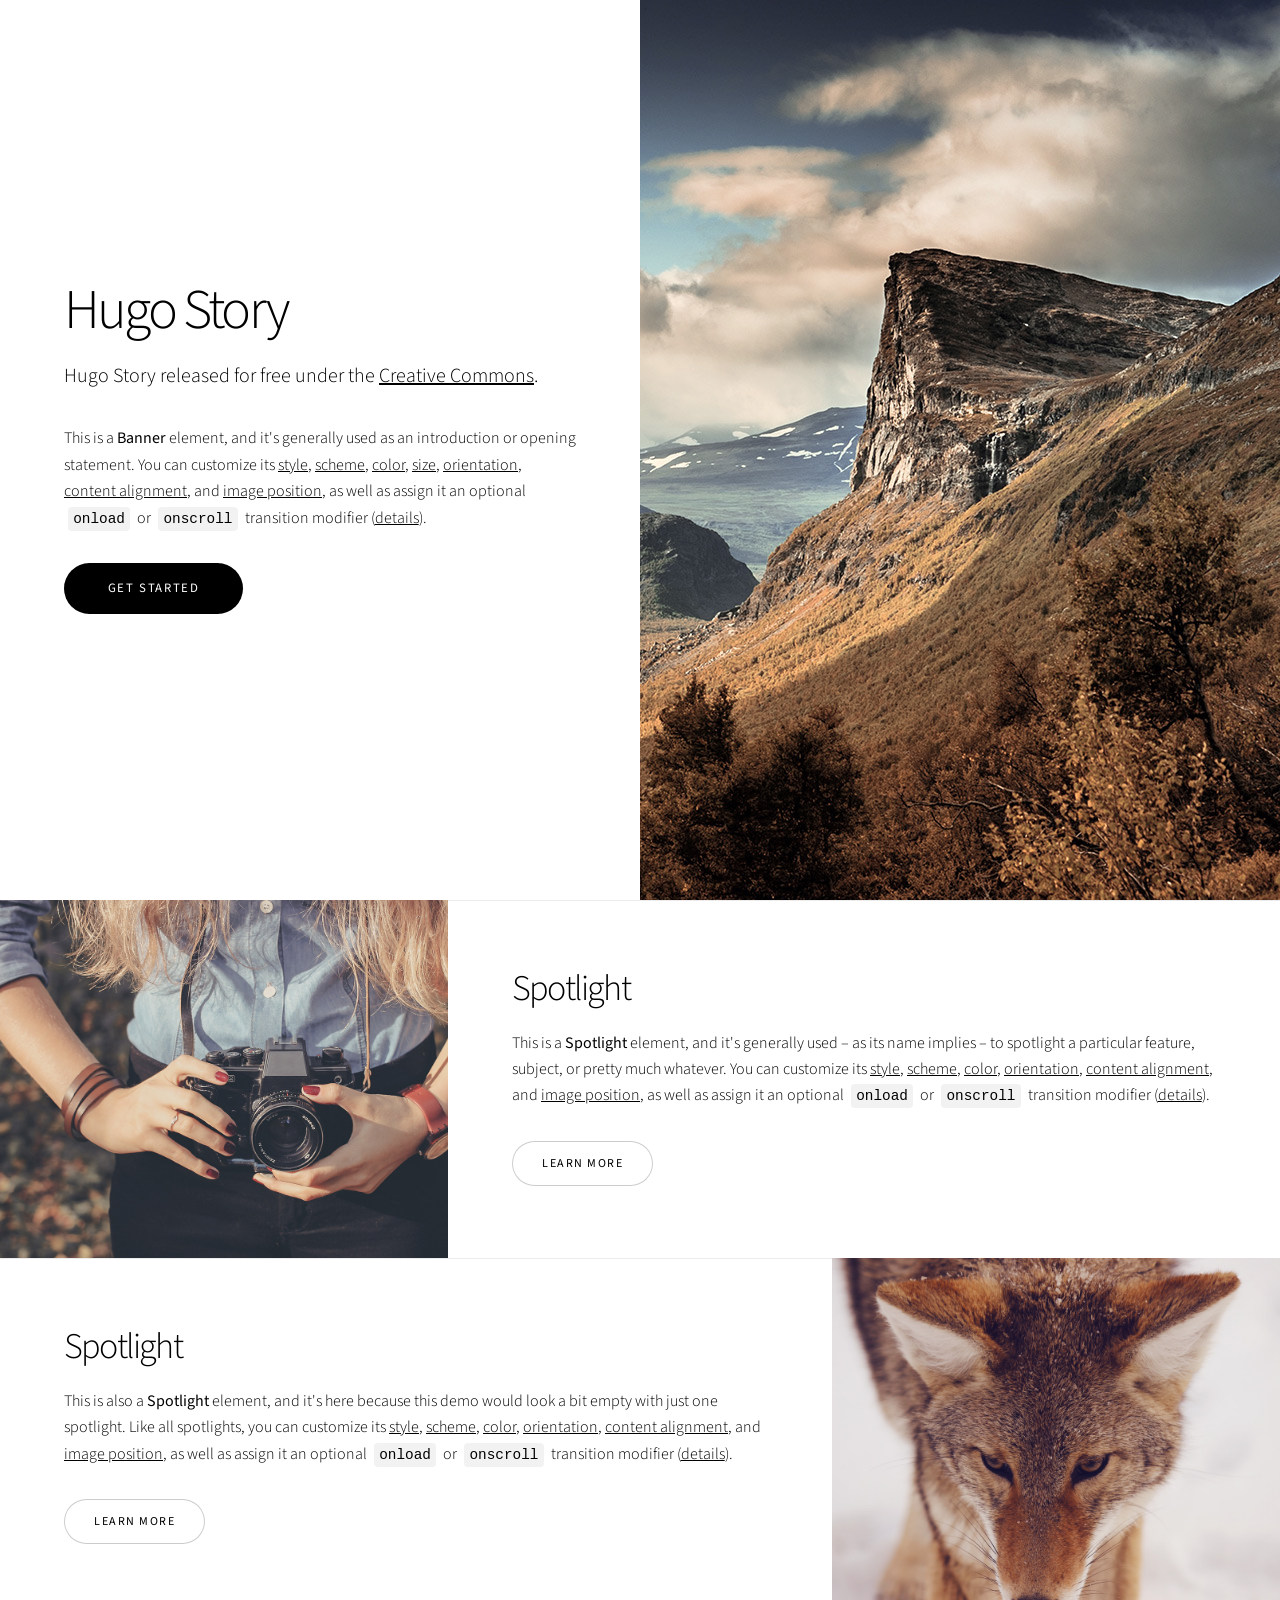
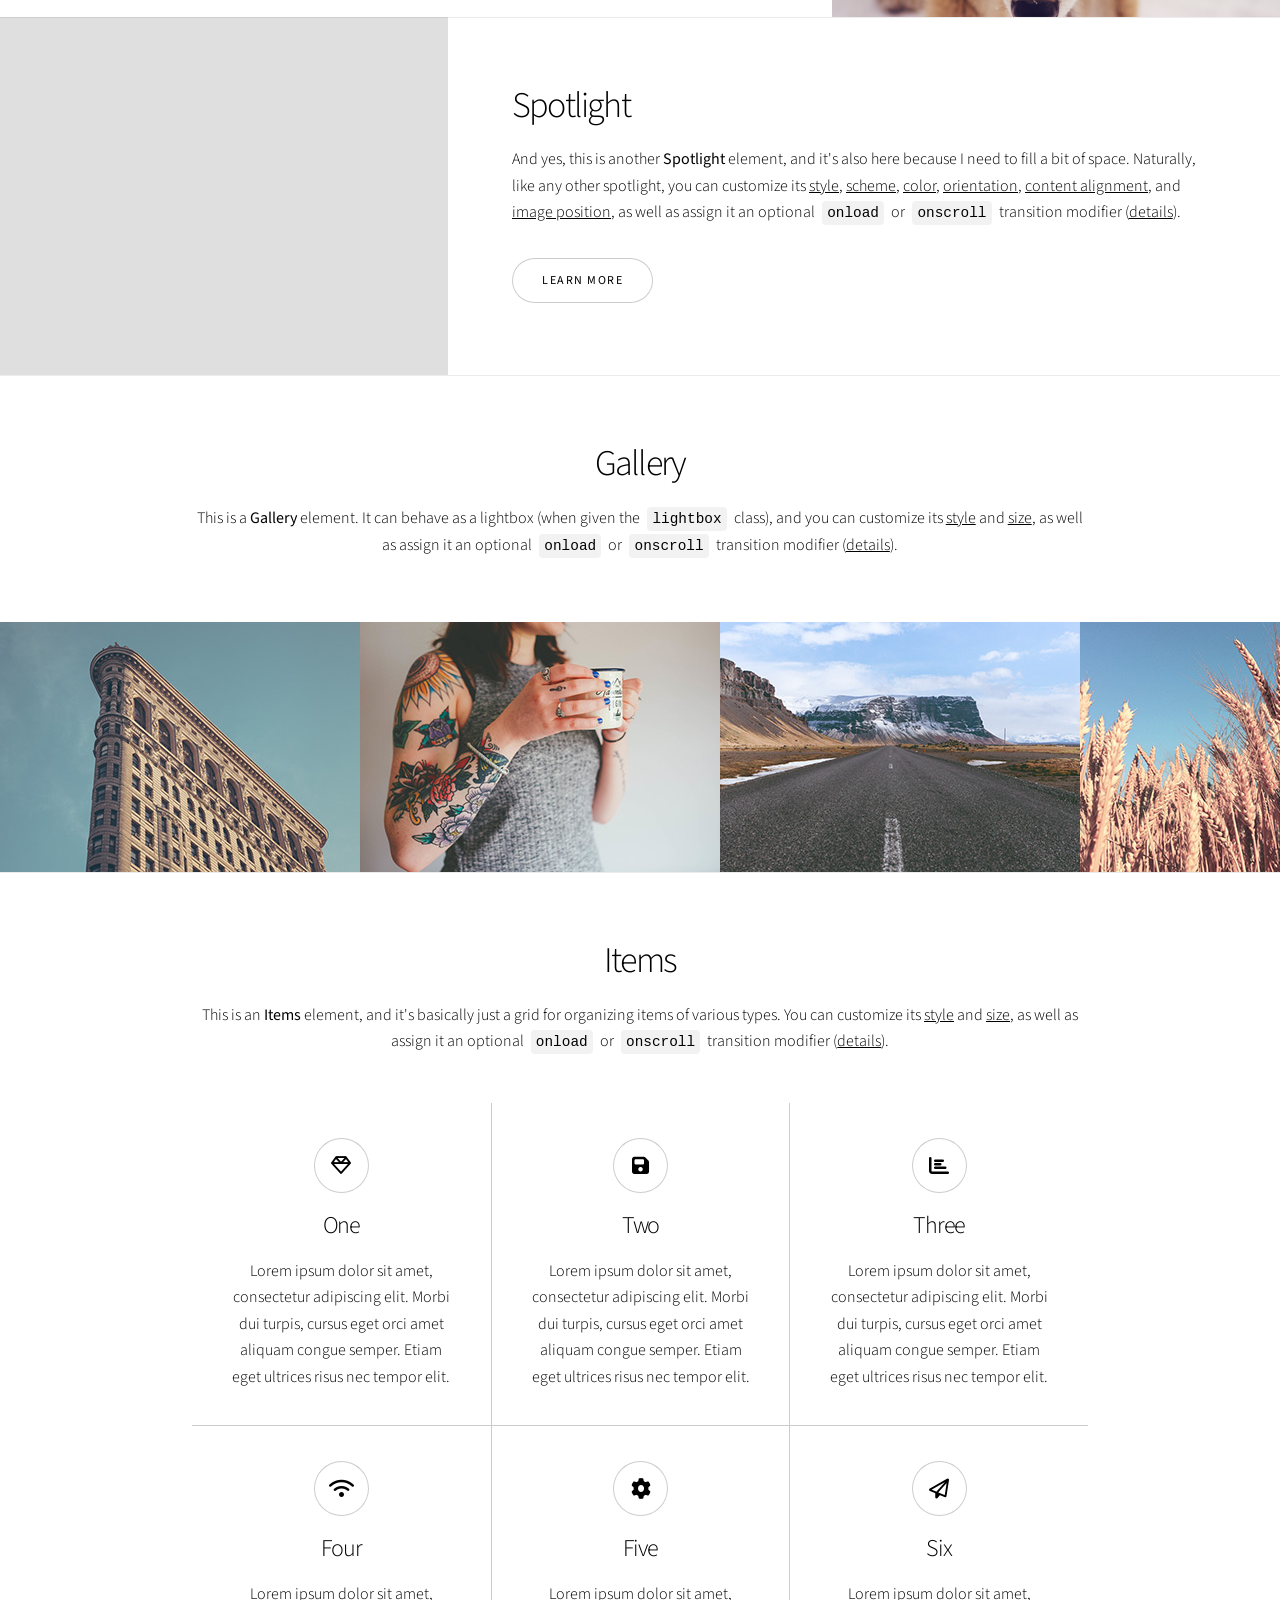
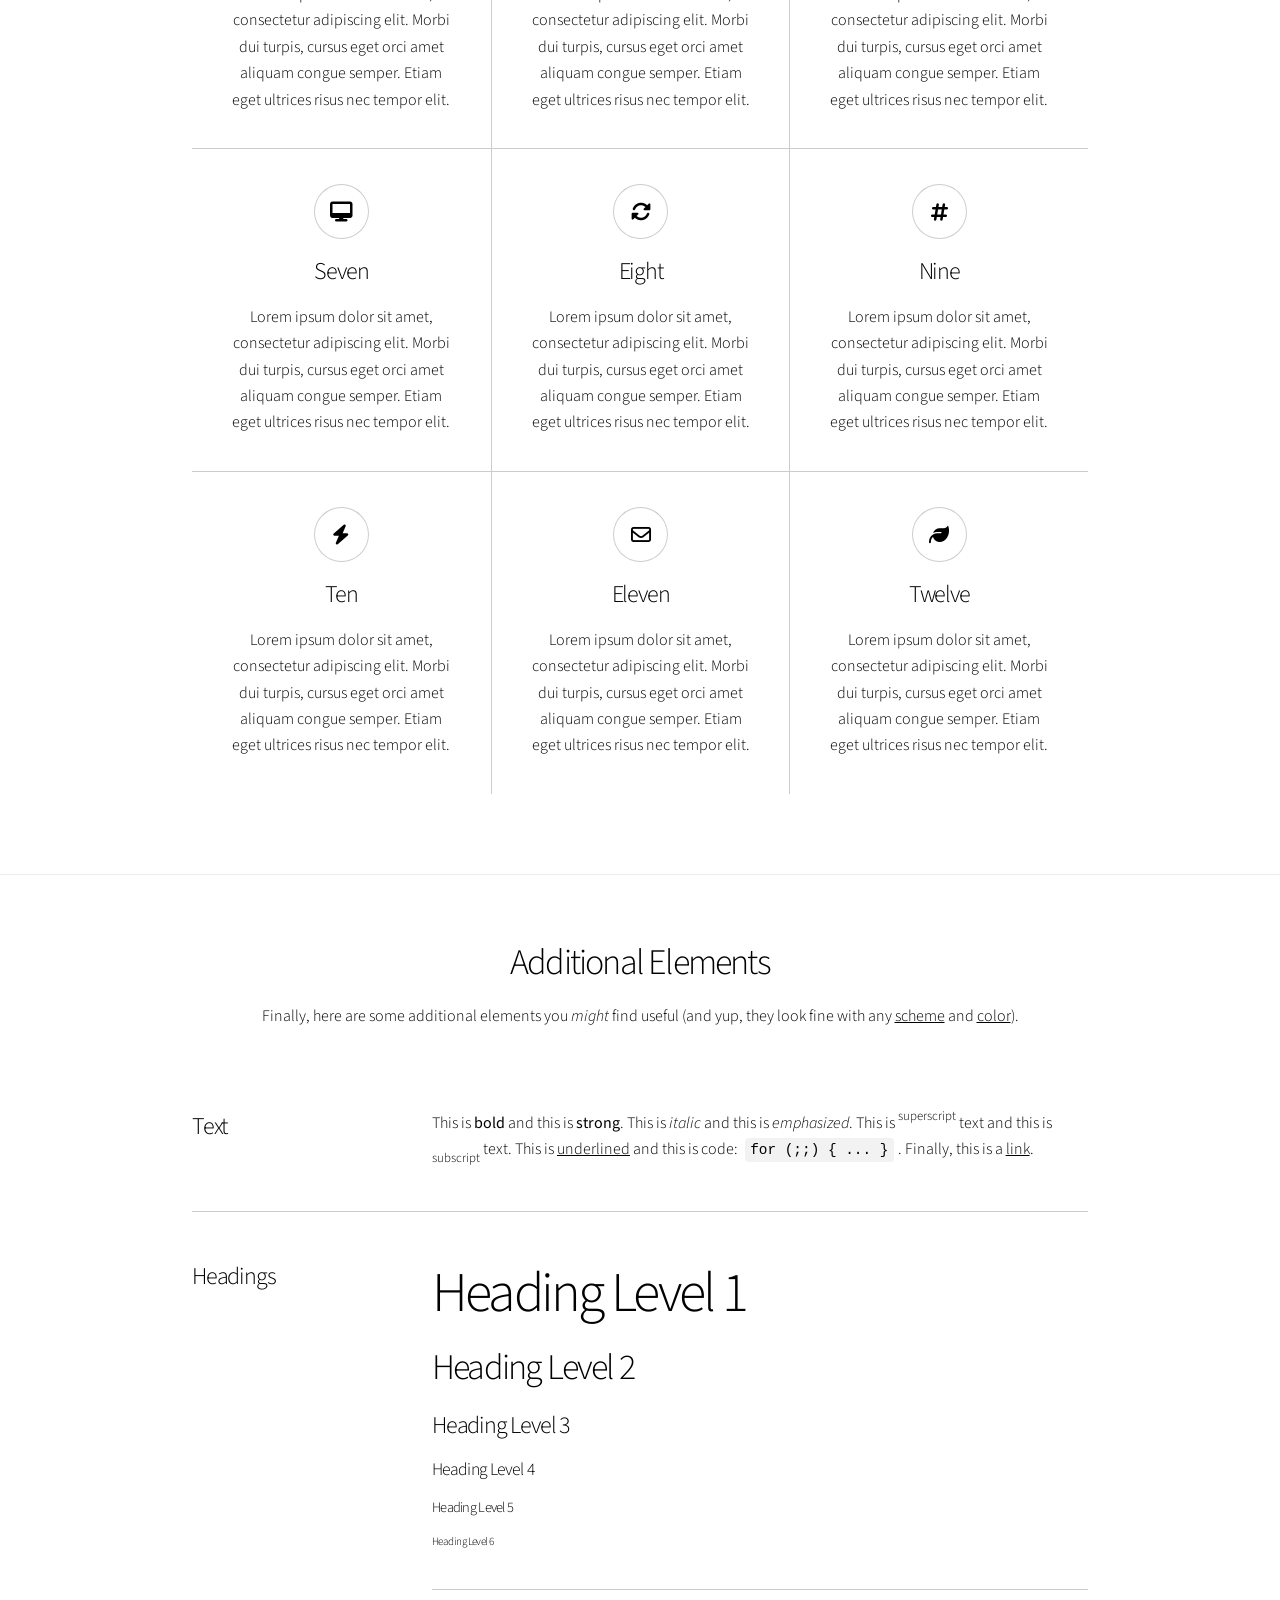
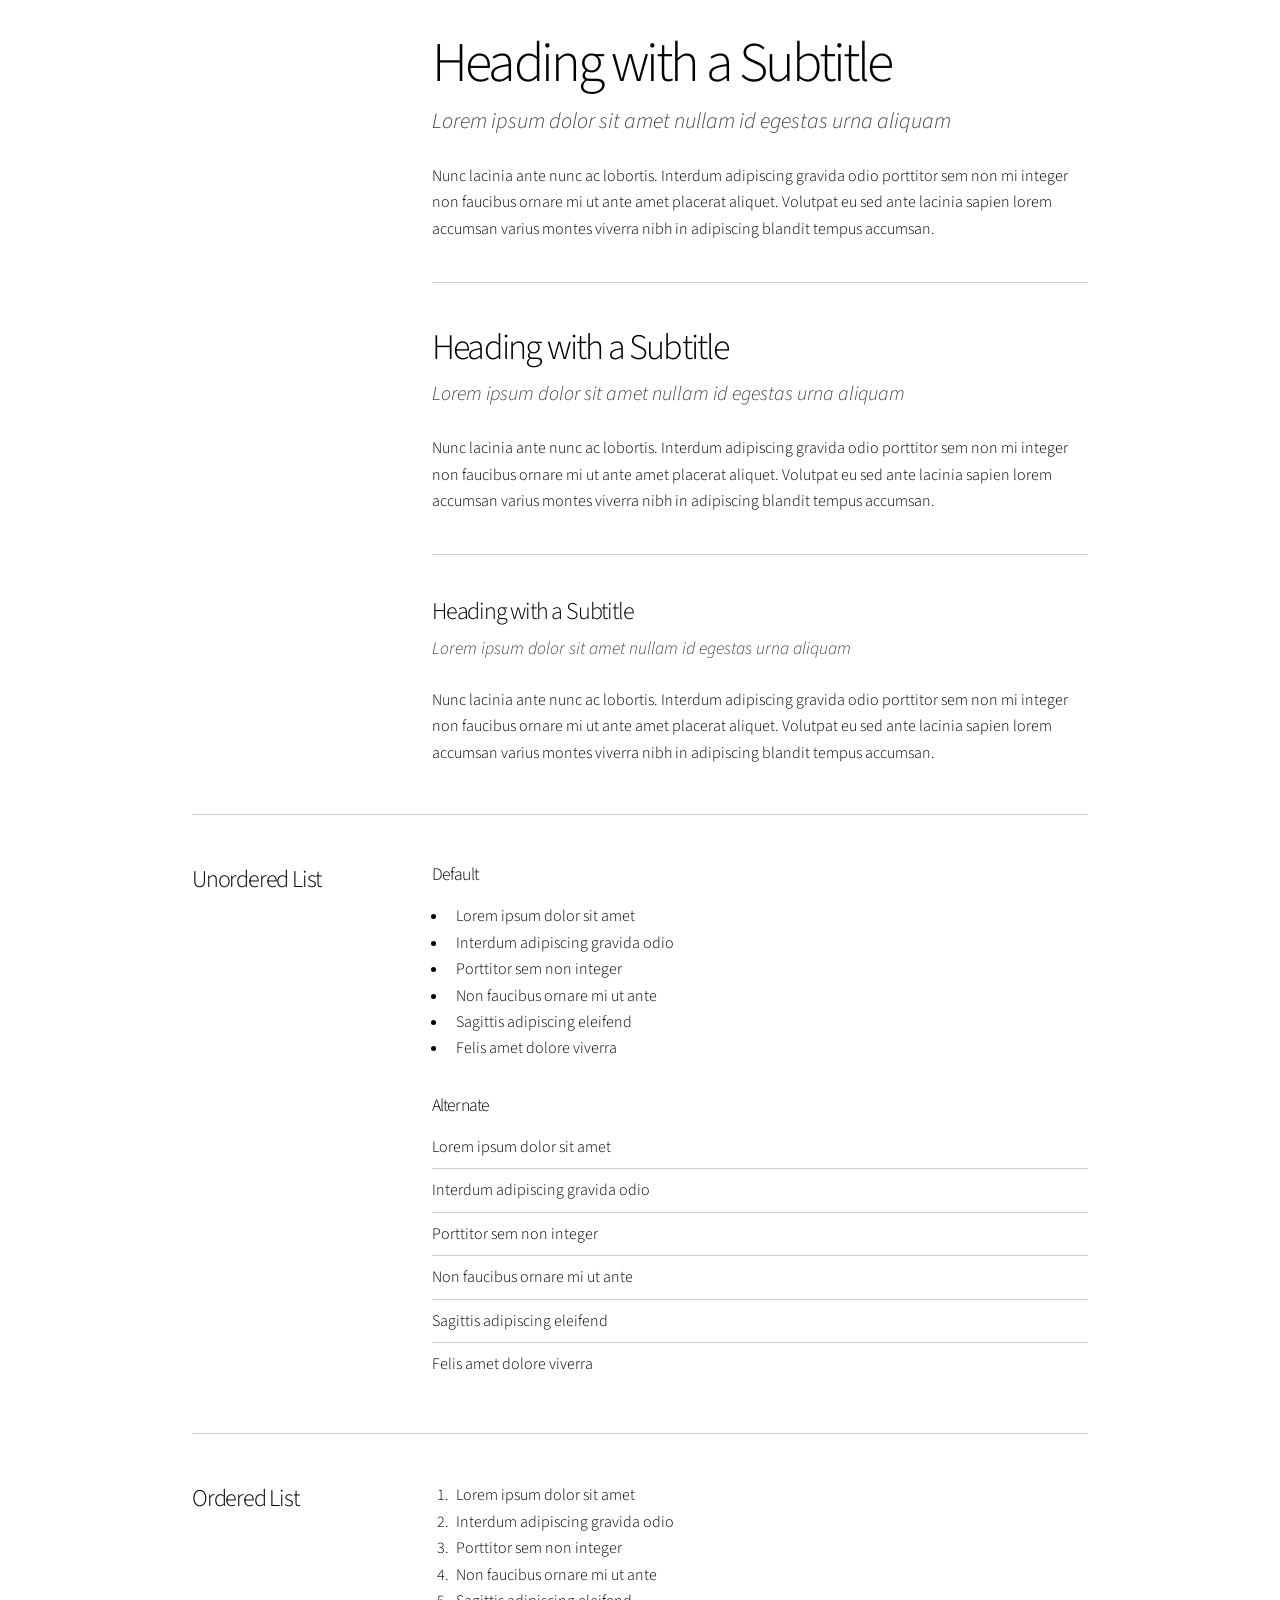
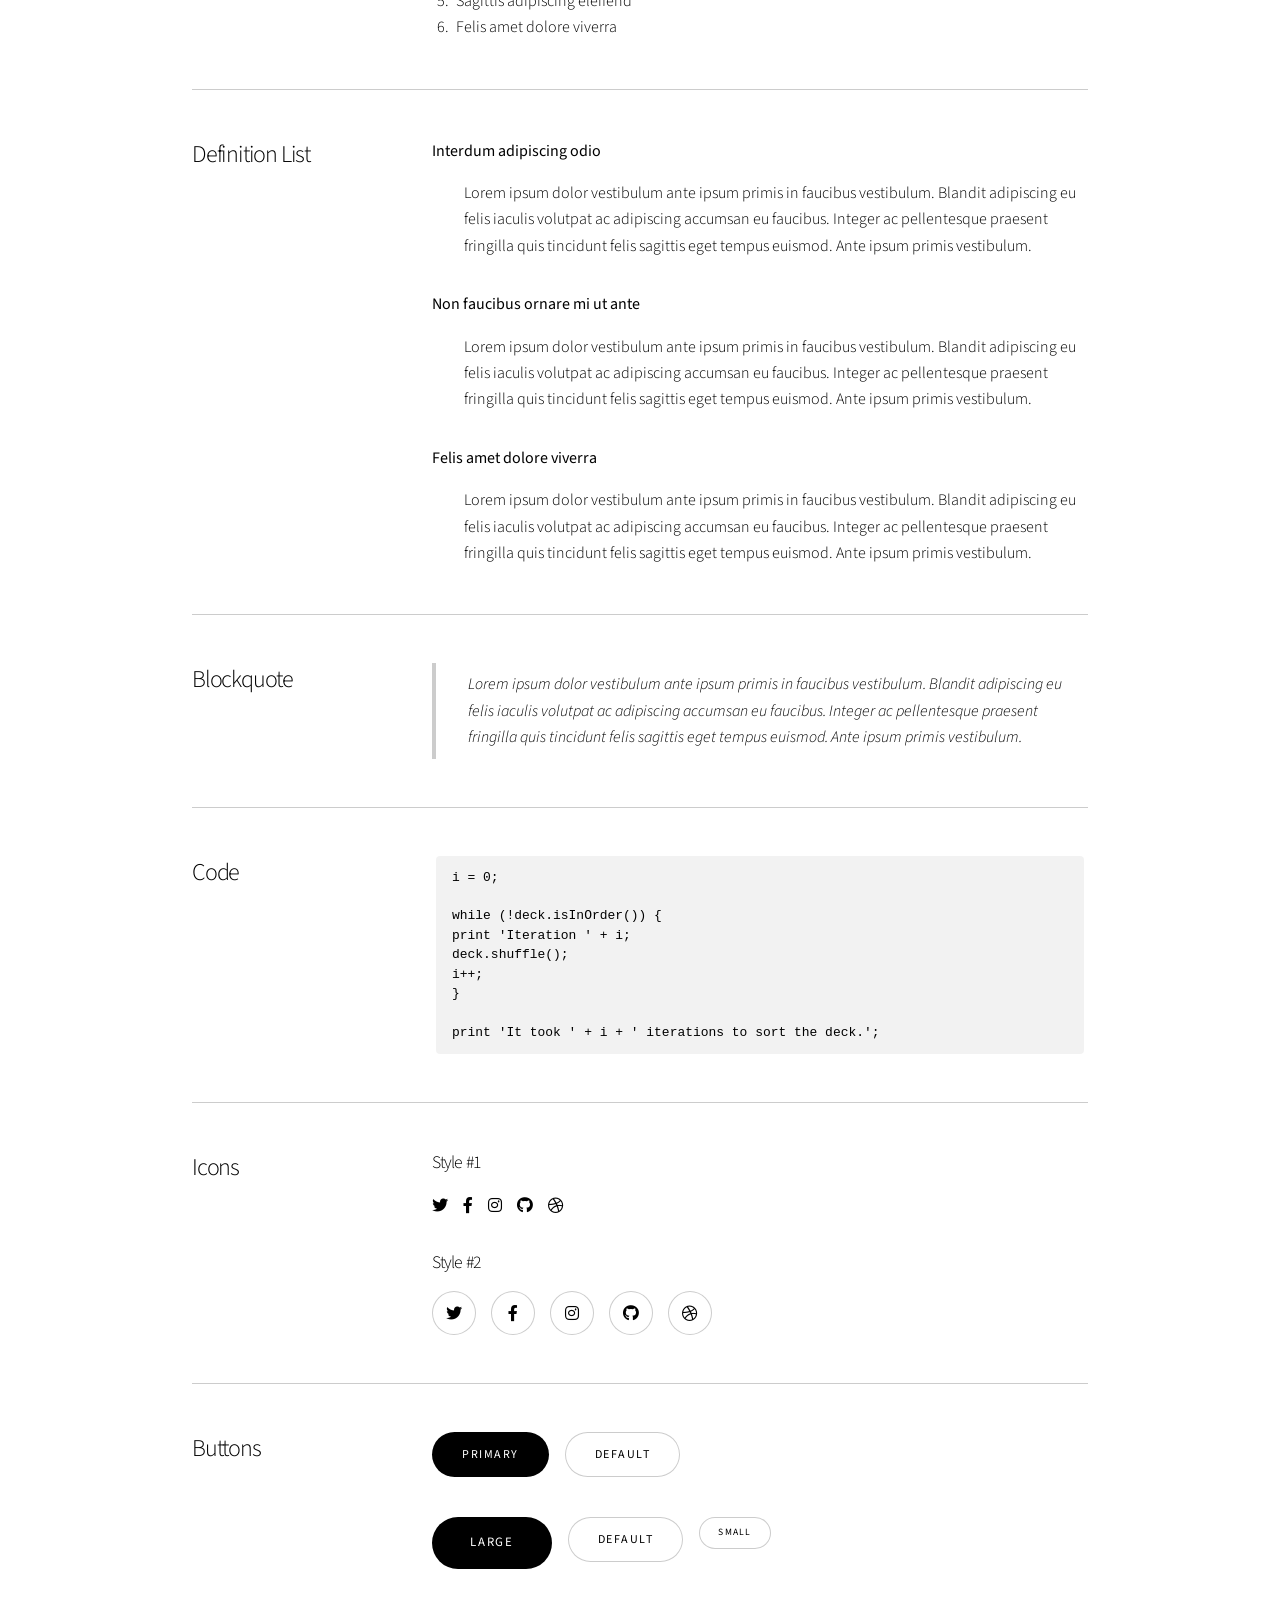
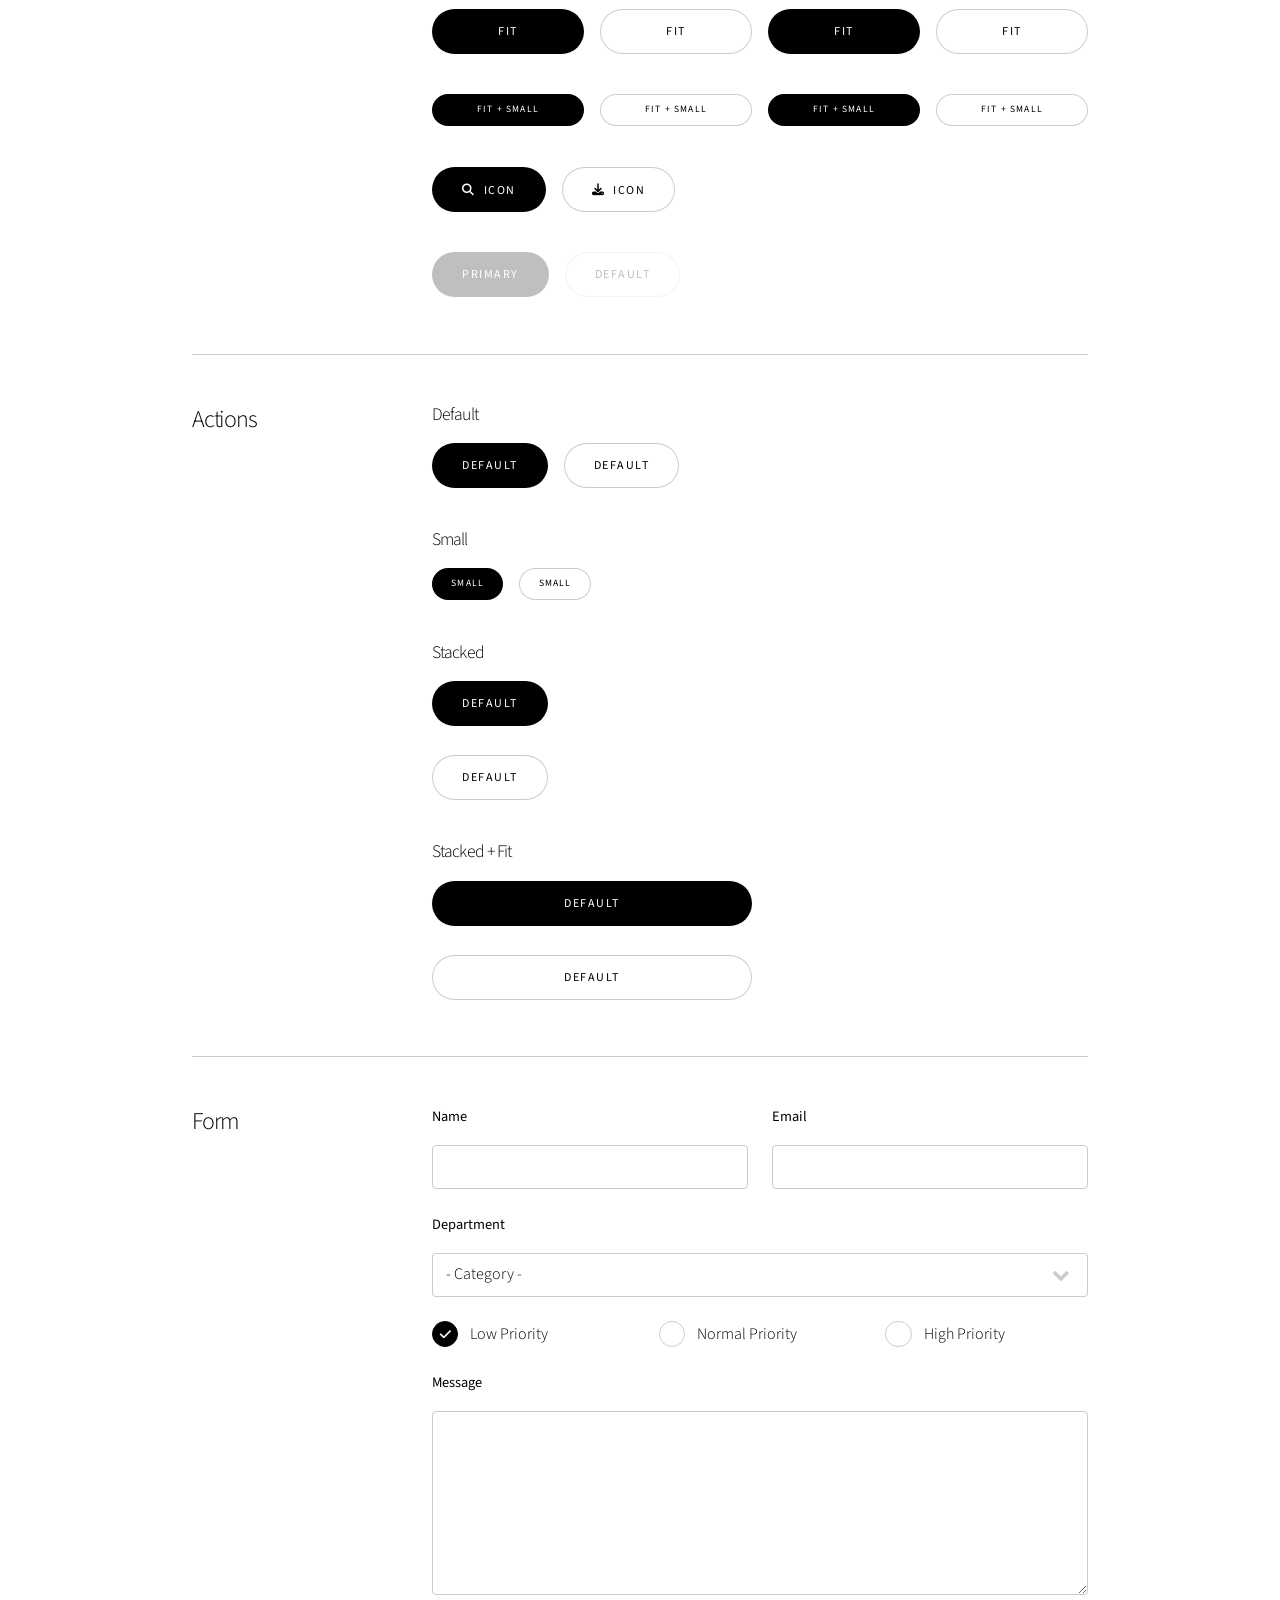
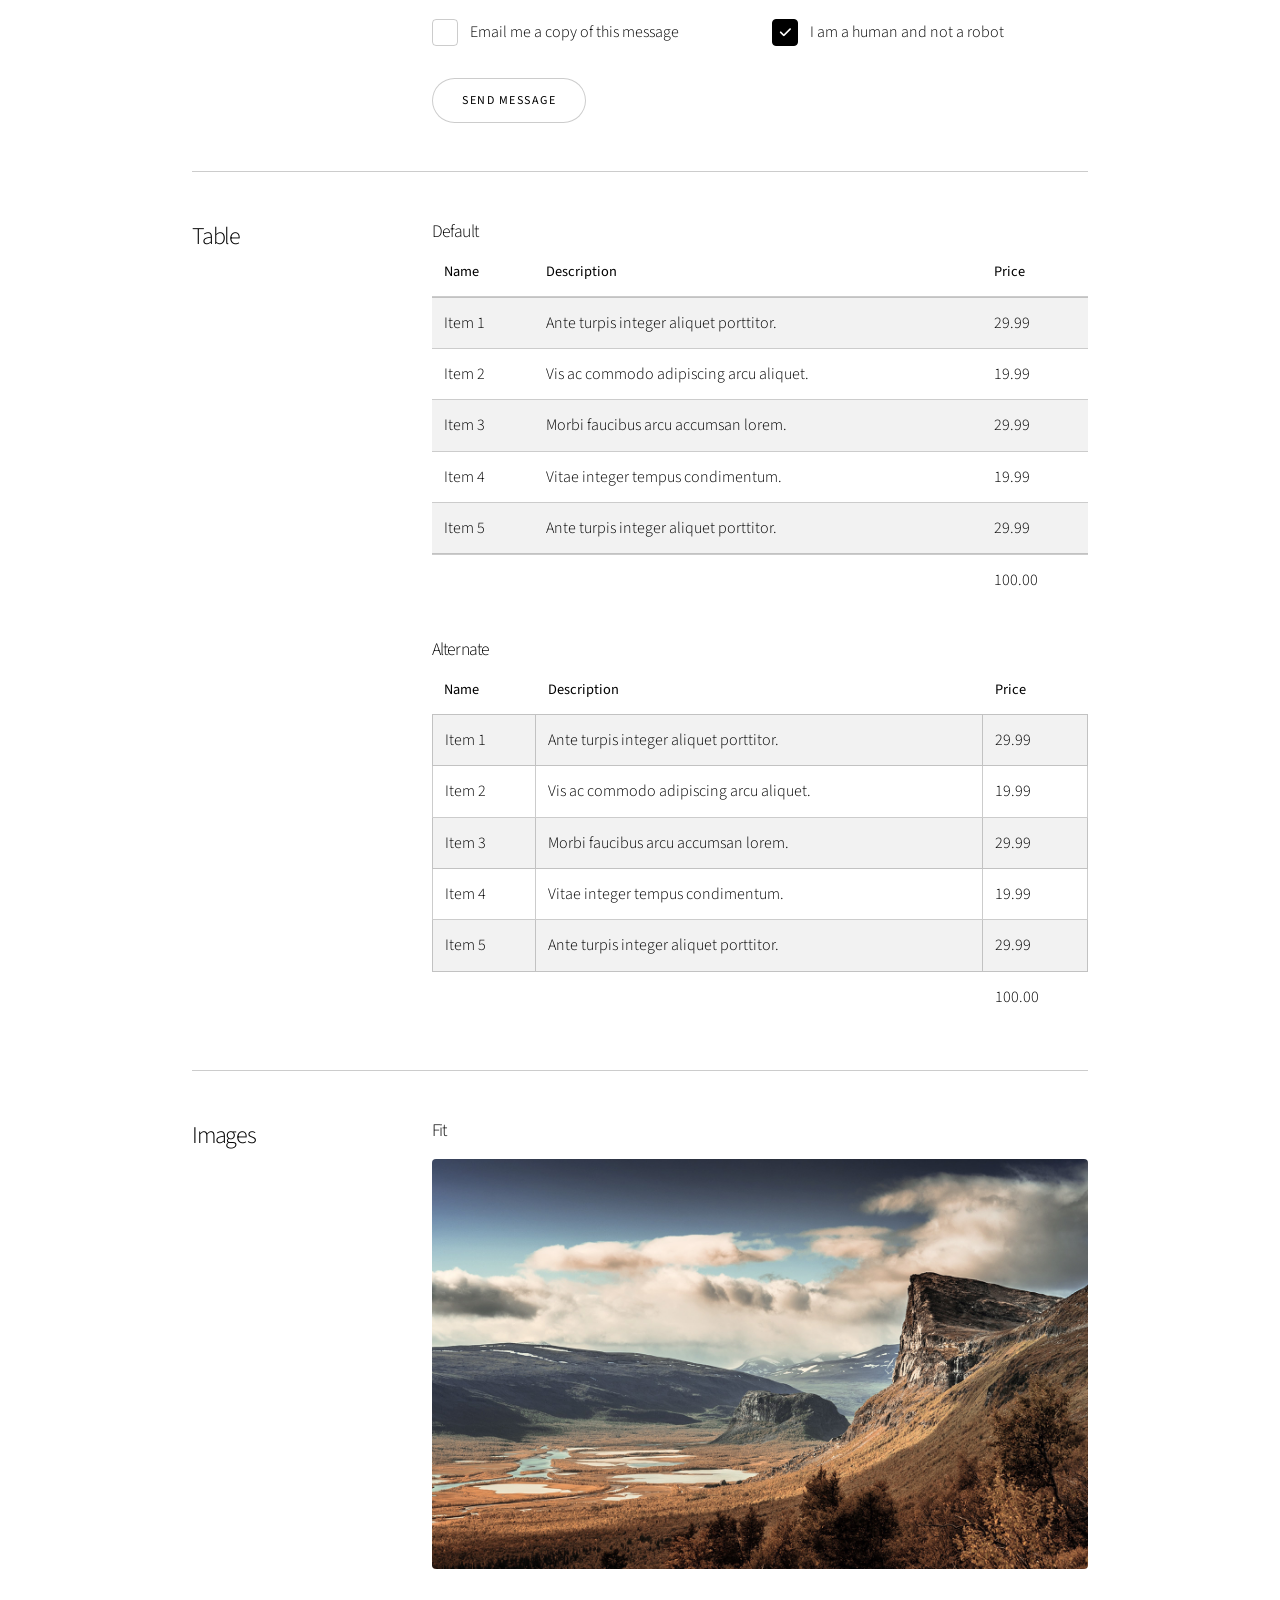
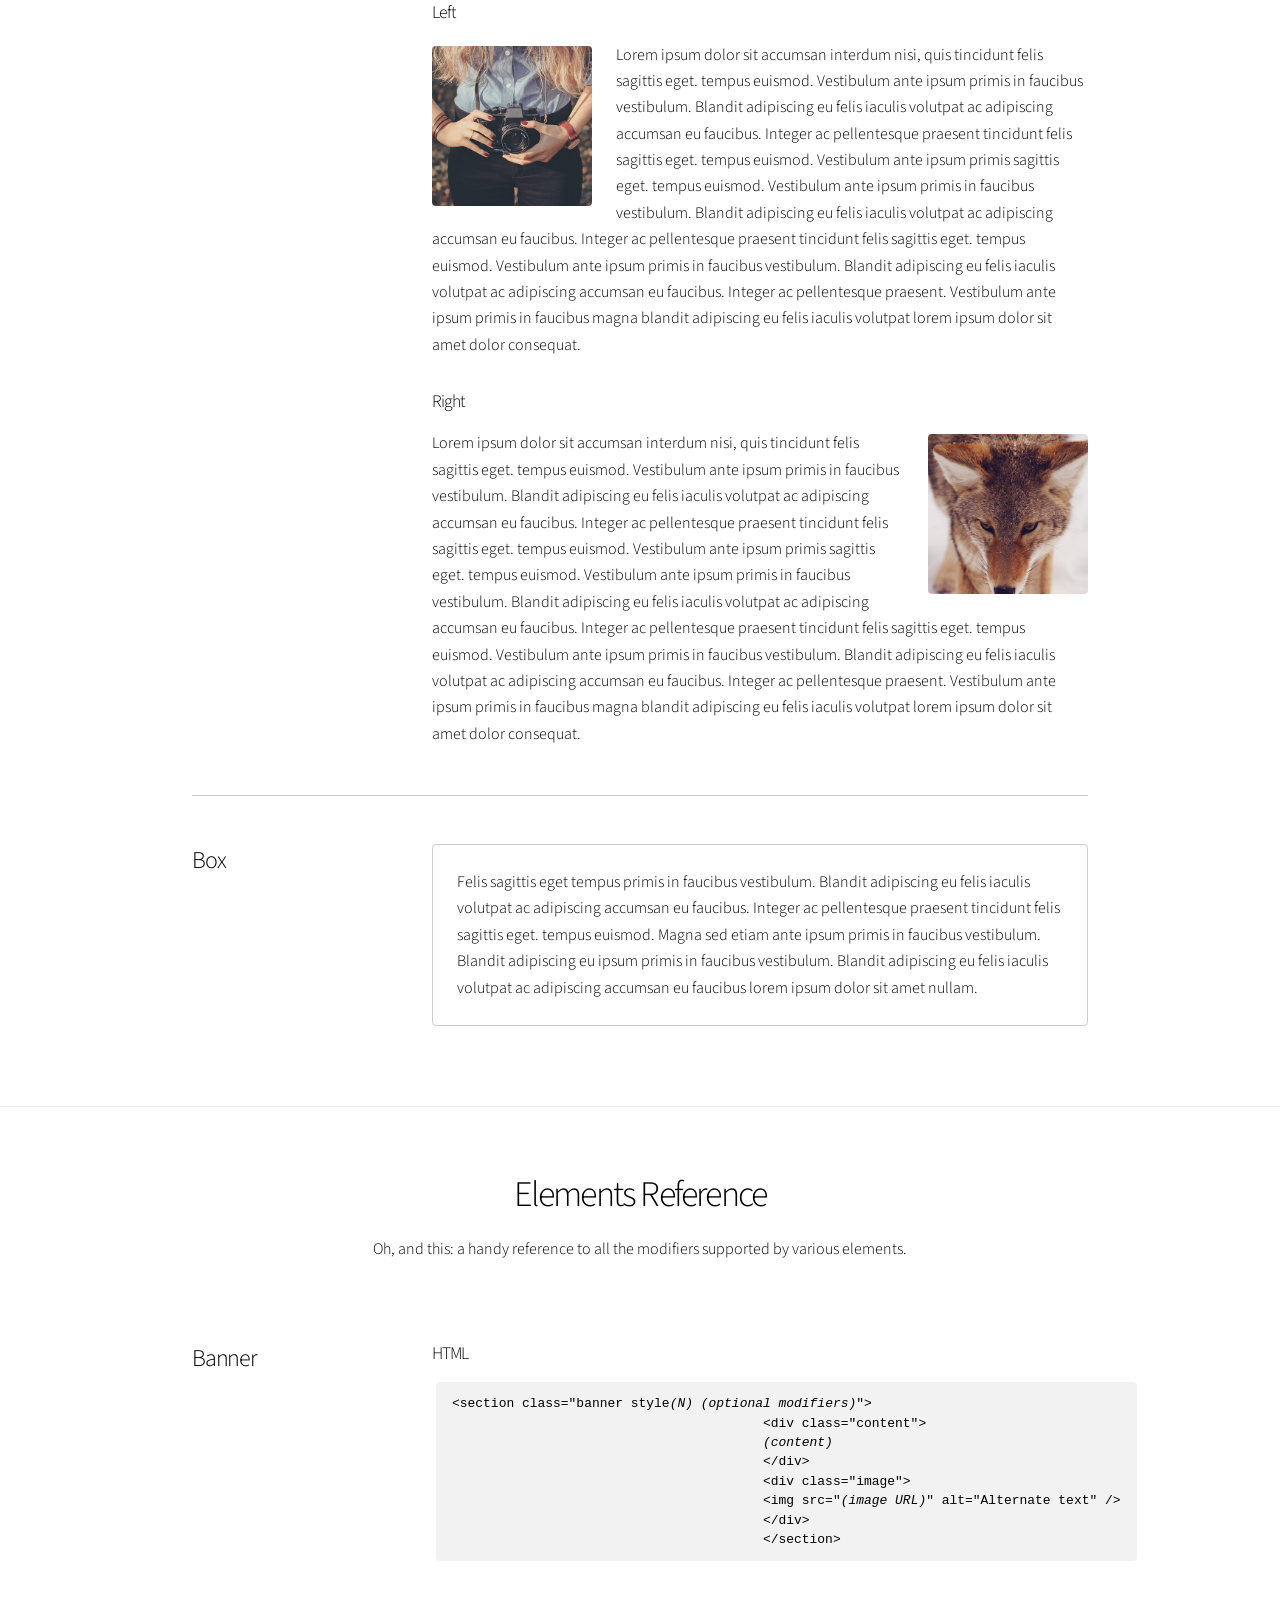
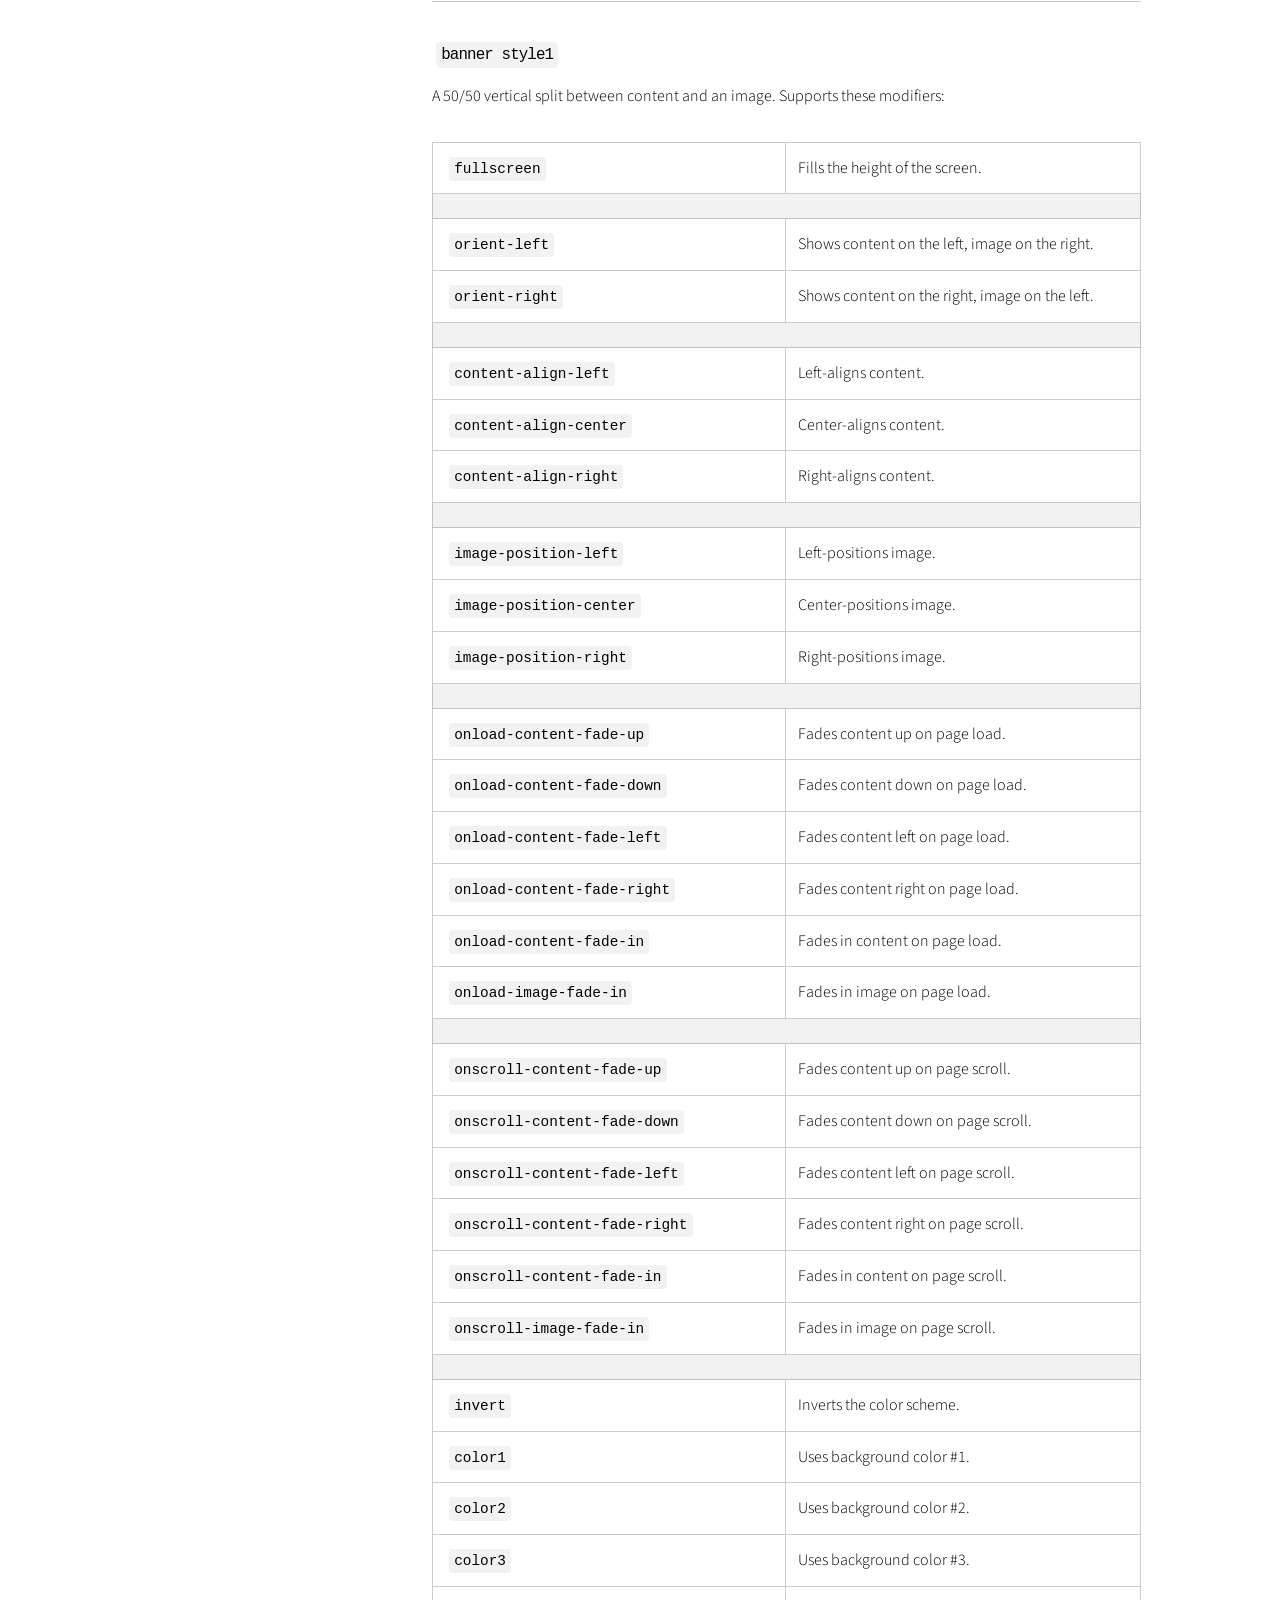
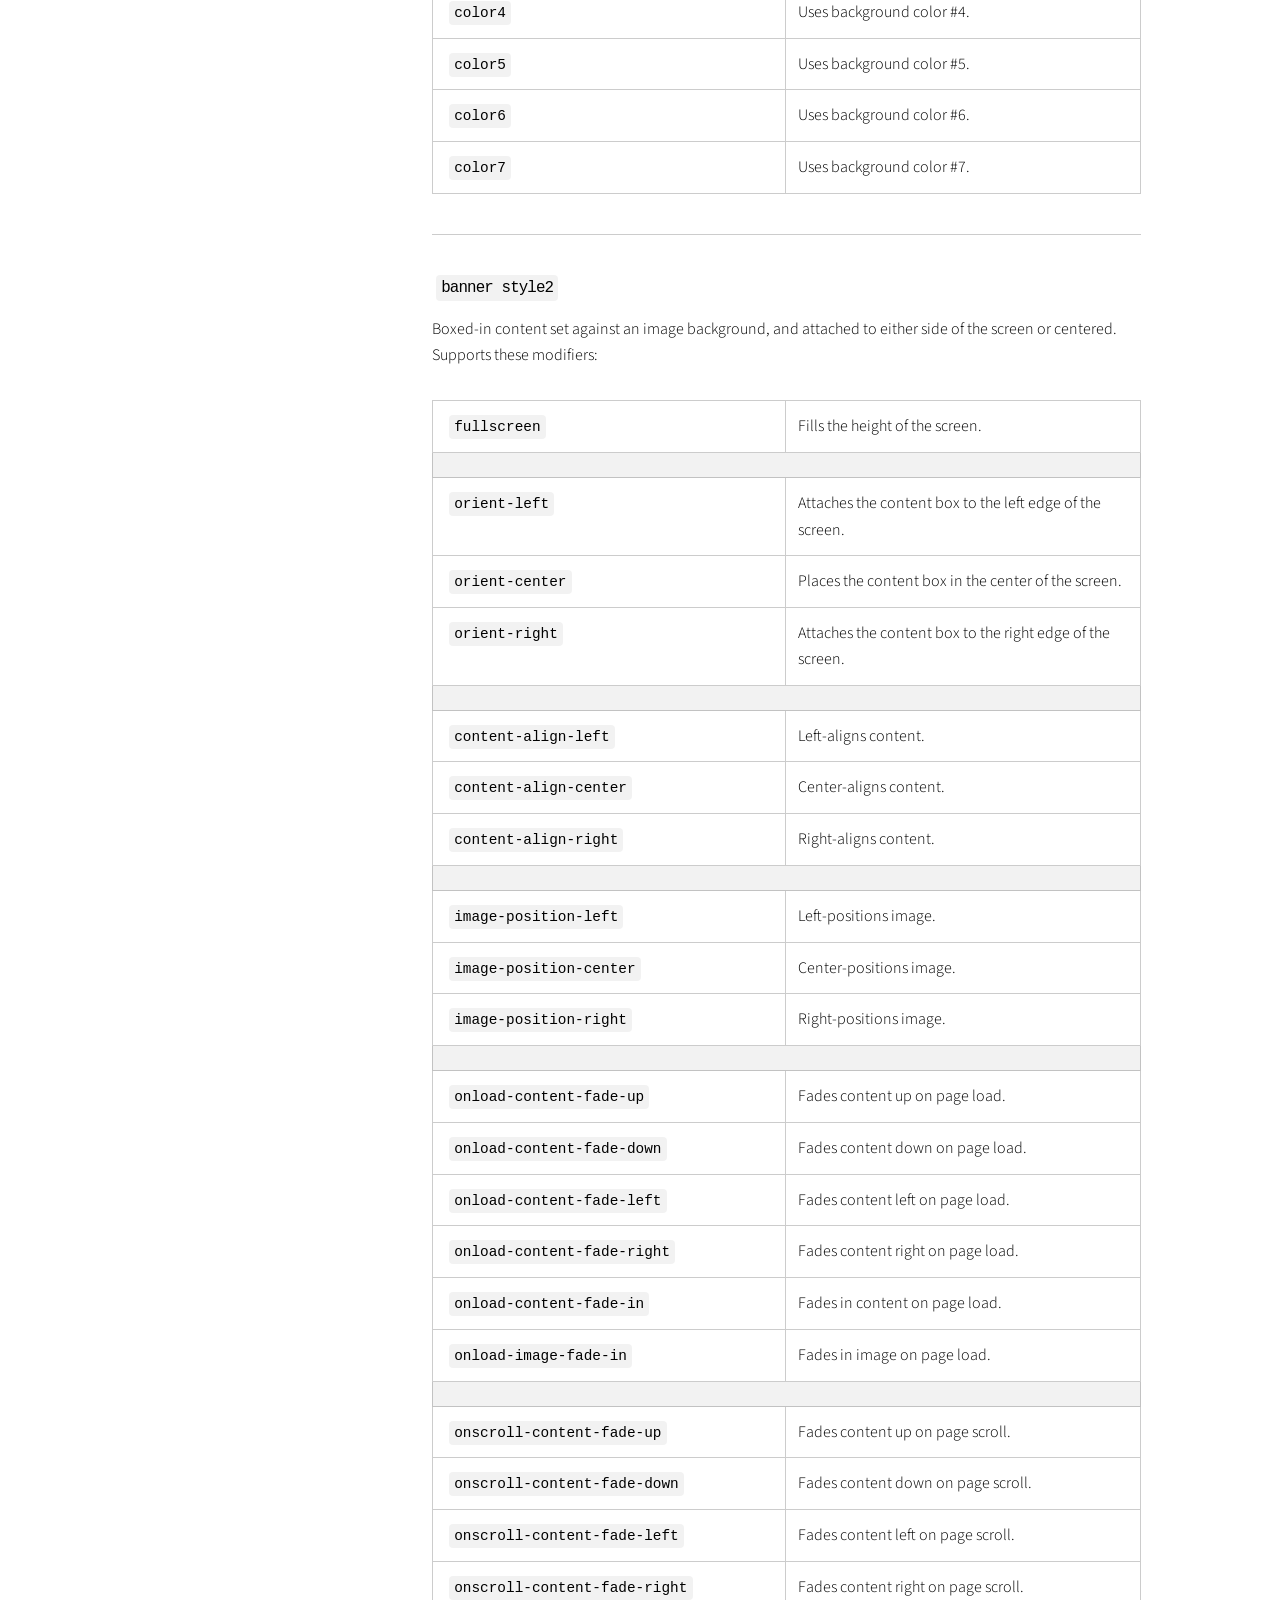
==== public/index.html @ 61e89470 "First commit" ====
<!DOCTYPE HTML>

<html>
	
	<head>
	<meta name="generator" content="Hugo 0.151.0"><script src="/livereload.js?mindelay=10&amp;v=2&amp;port=1313&amp;path=livereload" data-no-instant defer></script>
	<title>Hugo Story</title>
	<meta charset="utf-8" />
	<meta name="viewport" content="width=device-width, initial-scale=1, user-scalable=no" />
	<meta name="description" content="">
	<meta name="author" content="">
	
	<meta name="msapplication-TileColor" content="#da532c">
    <meta name="theme-color" content="#ffffff">	
    <link rel="apple-touch-icon" sizes="180x180" href="./apple-touch-icon.png">
    <link rel="icon" type="image/png" sizes="32x32" href="./favicon-32x32.png">
    <link rel="icon" type="image/png" sizes="16x16" href="./favicon-16x16.png">
    <link rel="manifest" href="./site.webmanifest">
    <link rel="mask-icon" href="./safari-pinned-tab.svg" color="#5bbad5">
	
	
	
	
	
	<link rel="stylesheet" href="./css/main.css">
	
	
	
	<noscript><link rel="stylesheet" href="./css/noscript.css" /></noscript>
	

	
	<link rel="stylesheet" href="//localhost:1313/css/fontawesome-all.min.css">

</head>


	<body class="is-preload">

		
		<div id="wrapper" class="divided">

	
<section class="banner style1 orient-left content-align-left image-position-right fullscreen onload-image-fade-in onload-content-fade-right">
    <div class="content">
        <h1>Hugo Story</h1>
        <p class="major">Hugo Story released for free under the <a target="_blank" href="https://creativecommons.org/licenses/by/3.0/">Creative Commons</a>.
</p>
        <p>This is a <strong>Banner</strong> element, and it's generally used as an introduction or opening statement. You can customize its <span class="demo-controls">appearance with a number of modifiers</span>, as well as assign it an optional <code>onload</code> or <code>onscroll</code> transition modifier (<a href="#reference-banner">details</a>).
</p>
        <ul class="actions stacked">
            <li><a href="#first" class="button primary large wide smooth-scroll-middle">Get Started</a></li>
        </ul>
    </div>
    <div class="image">
        <img src="images/banner.jpg" alt="Hugo Story" />
    </div>
</section>
	
<section class="spotlight style1 orient-right content-align-left image-position-center onscroll-image-fade-in" id="first">
    <div class="content">
        <h2>Spotlight</h2>
        <p>This is a <strong>Spotlight</strong> element, and it's generally used &ndash; as its name implies &ndash; to spotlight a particular feature, subject, or pretty much whatever. You can customize its <span class="demo-controls">appearance with a number of modifiers</span>, as well as assign it an optional <code>onload</code> or <code>onscroll</code> transition modifier (<a href="#reference-spotlight">details</a>).
</p>
        <ul class="actions stacked">
            <li><a href="#" class="button">Learn More</a></li>
        </ul>
    </div>
    <div class="image">
        <img src="images/spotlight01.jpg" alt="" />
    </div>
</section>
	
<section class="spotlight style1 orient-left content-align-left image-position-center onscroll-image-fade-in">
    <div class="content">
        <h2>Spotlight</h2>
        <p>This is also a <strong>Spotlight</strong> element, and it's here because this demo would look a bit empty with just one spotlight. Like all spotlights, you can customize its <span class="demo-controls">appearance with a number of modifiers</span>, as well as assign it an optional <code>onload</code> or <code>onscroll</code> transition modifier (<a href="#reference-spotlight">details</a>).
</p>
        <ul class="actions stacked">
            <li><a href="#" class="button">Learn More</a></li>
        </ul>
    </div>
    <div class="image">
        <img src="images/spotlight02.jpg" alt="" />
    </div>
</section>
	
<section class="spotlight style1 orient-right content-align-left image-position-center onscroll-image-fade-in" id="first">
    <div class="content">
        <h2>Spotlight</h2>
        <p>And yes, this is another <strong>Spotlight</strong> element, and it's also here because I need to fill a bit of space. Naturally, like any other spotlight, you can customize its <span class="demo-controls">appearance with a number of modifiers</span>, as well as assign it an optional <code>onload</code> or <code>onscroll</code> transition modifier (<a href="#reference-spotlight">details</a>).
</p>
        <ul class="actions stacked">
            <li><a href="#" class="button">Learn More</a></li>
        </ul>
    </div>
    <div class="image">
        <img src="images/spotlight03.jpg" alt="" />
    </div>
</section>
	
<section class="wrapper style1 align-center" >
    <div class="inner">
        <h2>Gallery</h2>
        <p>This is a <strong>Gallery</strong> element. It can behave as a lightbox (when given the <code>lightbox</code> class), and you can customize its <span class="demo-controls">appearance with a number of modifiers</span>, as well as assign it an optional <code>onload</code> or <code>onscroll</code> transition modifier (<a href="#reference-gallery">details</a>).
</p>
    </div>

    
    <div class="gallery style2 medium lightbox onscroll-fade-in">
        
            <article>
    <a href="images/gallery/fulls/01.jpg" class="image">
        <img src="images/gallery/thumbs/01.jpg" alt="" />
    </a>
    <div class="caption">
        <h3>Title</h3>
        <p>Lorem ipsum dolor amet, consectetur magna etiam elit. Etiam sed ultrices.</p>
        <ul class="actions fixed">
            <li><span class="button small">Details</span></li>
        </ul>
    </div>
</article>

        
            <article>
    <a href="images/gallery/fulls/02.jpg" class="image">
        <img src="images/gallery/thumbs/02.jpg" alt="" />
    </a>
    <div class="caption">
        <h3>Title</h3>
        <p>Lorem ipsum dolor amet, consectetur magna etiam elit. Etiam sed ultrices.</p>
        <ul class="actions fixed">
            <li><span class="button small">Details</span></li>
        </ul>
    </div>
</article>

        
            <article>
    <a href="images/gallery/fulls/03.jpg" class="image">
        <img src="images/gallery/thumbs/03.jpg" alt="" />
    </a>
    <div class="caption">
        <h3>Title</h3>
        <p>Lorem ipsum dolor amet, consectetur magna etiam elit. Etiam sed ultrices.</p>
        <ul class="actions fixed">
            <li><span class="button small">Details</span></li>
        </ul>
    </div>
</article>

        
            <article>
    <a href="images/gallery/fulls/04.jpg" class="image">
        <img src="images/gallery/thumbs/04.jpg" alt="" />
    </a>
    <div class="caption">
        <h3>Title</h3>
        <p>Lorem ipsum dolor amet, consectetur magna etiam elit. Etiam sed ultrices.</p>
        <ul class="actions fixed">
            <li><span class="button small">Details</span></li>
        </ul>
    </div>
</article>

        
            <article>
    <a href="images/gallery/fulls/05.jpg" class="image">
        <img src="images/gallery/thumbs/05.jpg" alt="" />
    </a>
    <div class="caption">
        <h3>Title</h3>
        <p>Lorem ipsum dolor amet, consectetur magna etiam elit. Etiam sed ultrices.</p>
        <ul class="actions fixed">
            <li><span class="button small">Details</span></li>
        </ul>
    </div>
</article>

        
            <article>
    <a href="images/gallery/fulls/06.jpg" class="image">
        <img src="images/gallery/thumbs/06.jpg" alt="" />
    </a>
    <div class="caption">
        <h3>Title</h3>
        <p>Lorem ipsum dolor amet, consectetur magna etiam elit. Etiam sed ultrices.</p>
        <ul class="actions fixed">
            <li><span class="button small">Details</span></li>
        </ul>
    </div>
</article>

        
            <article>
    <a href="images/gallery/fulls/07.jpg" class="image">
        <img src="images/gallery/thumbs/07.jpg" alt="" />
    </a>
    <div class="caption">
        <h3>Title</h3>
        <p>Lorem ipsum dolor amet, consectetur magna etiam elit. Etiam sed ultrices.</p>
        <ul class="actions fixed">
            <li><span class="button small">Details</span></li>
        </ul>
    </div>
</article>

        
            <article>
    <a href="images/gallery/fulls/08.jpg" class="image">
        <img src="images/gallery/thumbs/08.jpg" alt="" />
    </a>
    <div class="caption">
        <h3>Title</h3>
        <p>Lorem ipsum dolor amet, consectetur magna etiam elit. Etiam sed ultrices.</p>
        <ul class="actions fixed">
            <li><span class="button small">Details</span></li>
        </ul>
    </div>
</article>

        
            <article>
    <a href="images/gallery/fulls/09.jpg" class="image">
        <img src="images/gallery/thumbs/09.jpg" alt="" />
    </a>
    <div class="caption">
        <h3>Title</h3>
        <p>Lorem ipsum dolor amet, consectetur magna etiam elit. Etiam sed ultrices.</p>
        <ul class="actions fixed">
            <li><span class="button small">Details</span></li>
        </ul>
    </div>
</article>

        
            <article>
    <a href="images/gallery/fulls/10.jpg" class="image">
        <img src="images/gallery/thumbs/10.jpg" alt="" />
    </a>
    <div class="caption">
        <h3>Title</h3>
        <p>Lorem ipsum dolor amet, consectetur magna etiam elit. Etiam sed ultrices.</p>
        <ul class="actions fixed">
            <li><span class="button small">Details</span></li>
        </ul>
    </div>
</article>

        
            <article>
    <a href="images/gallery/fulls/11.jpg" class="image">
        <img src="images/gallery/thumbs/11.jpg" alt="" />
    </a>
    <div class="caption">
        <h3>Title</h3>
        <p>Lorem ipsum dolor amet, consectetur magna etiam elit. Etiam sed ultrices.</p>
        <ul class="actions fixed">
            <li><span class="button small">Details</span></li>
        </ul>
    </div>
</article>

        
            <article>
    <a href="images/gallery/fulls/12.jpg" class="image">
        <img src="images/gallery/thumbs/12.jpg" alt="" />
    </a>
    <div class="caption">
        <h3>Title</h3>
        <p>Lorem ipsum dolor amet, consectetur magna etiam elit. Etiam sed ultrices.</p>
        <ul class="actions fixed">
            <li><span class="button small">Details</span></li>
        </ul>
    </div>
</article>

        
    </div>
</section>
	
<section class="wrapper style1 align-center">
    <div class="inner">
        <h2>Items</h2>
        <p>This is an <strong>Items</strong> element, and it's basically just a grid for organizing items of various types. You can customize its <span class="demo-controls">appearance with a number of modifiers</span>, as well as assign it an optional <code>onload</code> or <code>onscroll</code> transition modifier (<a href="#reference-items">details</a>).
</p>
        <div class="items style1 medium onscroll-fade-in">
            
                <section>
    <span class="icon style2 major fa-gem"></span>
    <h3>One</h3>
    <p>Lorem ipsum dolor sit amet, consectetur adipiscing elit. Morbi dui turpis, cursus eget orci amet aliquam congue semper. Etiam eget ultrices risus nec tempor elit.</p>
</section>

            
                <section>
    <span class="icon solid style2 major fa-save"></span>
    <h3>Two</h3>
    <p>Lorem ipsum dolor sit amet, consectetur adipiscing elit. Morbi dui turpis, cursus eget orci amet aliquam congue semper. Etiam eget ultrices risus nec tempor elit.</p>
</section>

            
                <section>
    <span class="icon solid style2 major fa-chart-bar"></span>
    <h3>Three</h3>
    <p>Lorem ipsum dolor sit amet, consectetur adipiscing elit. Morbi dui turpis, cursus eget orci amet aliquam congue semper. Etiam eget ultrices risus nec tempor elit.</p>
</section>

            
                <section>
    <span class="icon solid style2 major fa-wifi"></span>
    <h3>Four</h3>
    <p>Lorem ipsum dolor sit amet, consectetur adipiscing elit. Morbi dui turpis, cursus eget orci amet aliquam congue semper. Etiam eget ultrices risus nec tempor elit.</p>
</section>

            
                <section>
    <span class="icon solid style2 major fa-cog"></span>
    <h3>Five</h3>
    <p>Lorem ipsum dolor sit amet, consectetur adipiscing elit. Morbi dui turpis, cursus eget orci amet aliquam congue semper. Etiam eget ultrices risus nec tempor elit.</p>
</section>

            
                <section>
    <span class="icon style2 major fa-paper-plane"></span>
    <h3>Six</h3>
    <p>Lorem ipsum dolor sit amet, consectetur adipiscing elit. Morbi dui turpis, cursus eget orci amet aliquam congue semper. Etiam eget ultrices risus nec tempor elit.</p>
</section>

            
                <section>
    <span class="icon solid style2 major fa-desktop"></span>
    <h3>Seven</h3>
    <p>Lorem ipsum dolor sit amet, consectetur adipiscing elit. Morbi dui turpis, cursus eget orci amet aliquam congue semper. Etiam eget ultrices risus nec tempor elit.</p>
</section>

            
                <section>
    <span class="icon solid style2 major fa-sync-alt"></span>
    <h3>Eight</h3>
    <p>Lorem ipsum dolor sit amet, consectetur adipiscing elit. Morbi dui turpis, cursus eget orci amet aliquam congue semper. Etiam eget ultrices risus nec tempor elit.</p>
</section>

            
                <section>
    <span class="icon solid style2 major fa-hashtag"></span>
    <h3>Nine</h3>
    <p>Lorem ipsum dolor sit amet, consectetur adipiscing elit. Morbi dui turpis, cursus eget orci amet aliquam congue semper. Etiam eget ultrices risus nec tempor elit.</p>
</section>

            
                <section>
    <span class="icon solid style2 major fa-bolt"></span>
    <h3>Ten</h3>
    <p>Lorem ipsum dolor sit amet, consectetur adipiscing elit. Morbi dui turpis, cursus eget orci amet aliquam congue semper. Etiam eget ultrices risus nec tempor elit.</p>
</section>

            
                <section>
    <span class="icon style2 major fa-envelope"></span>
    <h3>Eleven</h3>
    <p>Lorem ipsum dolor sit amet, consectetur adipiscing elit. Morbi dui turpis, cursus eget orci amet aliquam congue semper. Etiam eget ultrices risus nec tempor elit.</p>
</section>

            
                <section>
    <span class="icon solid style2 major fa-leaf"></span>
    <h3>Twelve</h3>
    <p>Lorem ipsum dolor sit amet, consectetur adipiscing elit. Morbi dui turpis, cursus eget orci amet aliquam congue semper. Etiam eget ultrices risus nec tempor elit.</p>
</section>

            
        </div>
    </div>
</section>
					
                <section class="wrapper style1 align-center">
                    <div class="inner">
                        <h2>Additional Elements</h2>
                        <p>Finally, here are some additional elements you <em>might</em> find useful (and yup, they look fine with any <span class="demo-controls">appearance</span>).</p>
                        <div class="index align-left">

                            
                                <section>
                                    <header>
                                        <h3>Text</h3>
                                    </header>
                                    <div class="content">

                                        <p>This is <b>bold</b> and this is <strong>strong</strong>. This is <i>italic</i> and this is <em>emphasized</em>.
                                        This is <sup>superscript</sup> text and this is <sub>subscript</sub> text.
                                        This is <u>underlined</u> and this is code: <code>for (;;) { ... }</code>.
                                        Finally, this is a <a href="#">link</a>.</p>

                                    </div>
                                </section>

                            
                                <section>
                                    <header>
                                        <h3>Headings</h3>
                                    </header>
                                    <div class="content">

                                        <h1>Heading Level 1</h1>
                                        <h2>Heading Level 2</h2>
                                        <h3>Heading Level 3</h3>
                                        <h4>Heading Level 4</h4>
                                        <h5>Heading Level 5</h5>
                                        <h6>Heading Level 6</h6>

                                        <hr />

                                        <header>
                                            <h1>Heading with a Subtitle</h1>
                                            <p>Lorem ipsum dolor sit amet nullam id egestas urna aliquam</p>
                                        </header>
                                        <p>Nunc lacinia ante nunc ac lobortis. Interdum adipiscing gravida odio porttitor sem non mi integer non faucibus ornare mi ut ante amet placerat aliquet. Volutpat eu sed ante lacinia sapien lorem accumsan varius montes viverra nibh in adipiscing blandit tempus accumsan.</p>

                                        <hr />

                                        <header>
                                            <h2>Heading with a Subtitle</h2>
                                            <p>Lorem ipsum dolor sit amet nullam id egestas urna aliquam</p>
                                        </header>
                                        <p>Nunc lacinia ante nunc ac lobortis. Interdum adipiscing gravida odio porttitor sem non mi integer non faucibus ornare mi ut ante amet placerat aliquet. Volutpat eu sed ante lacinia sapien lorem accumsan varius montes viverra nibh in adipiscing blandit tempus accumsan.</p>

                                        <hr />

                                        <header>
                                            <h3>Heading with a Subtitle</h3>
                                            <p>Lorem ipsum dolor sit amet nullam id egestas urna aliquam</p>
                                        </header>
                                        <p>Nunc lacinia ante nunc ac lobortis. Interdum adipiscing gravida odio porttitor sem non mi integer non faucibus ornare mi ut ante amet placerat aliquet. Volutpat eu sed ante lacinia sapien lorem accumsan varius montes viverra nibh in adipiscing blandit tempus accumsan.</p>

                                    </div>
                                </section>

                            
                                <section>
                                    <header>
                                        <h3>Unordered List</h3>
                                    </header>
                                    <div class="content">

                                        <h4>Default</h4>
                                        <ul>
                                            <li>Lorem ipsum dolor sit amet</li>
                                            <li>Interdum adipiscing gravida odio</li>
                                            <li>Porttitor sem non integer</li>
                                            <li>Non faucibus ornare mi ut ante</li>
                                            <li>Sagittis adipiscing eleifend</li>
                                            <li>Felis amet dolore viverra</li>
                                        </ul>

                                        <h4>Alternate</h4>
                                        <ul class="alt">
                                            <li>Lorem ipsum dolor sit amet</li>
                                            <li>Interdum adipiscing gravida odio</li>
                                            <li>Porttitor sem non integer</li>
                                            <li>Non faucibus ornare mi ut ante</li>
                                            <li>Sagittis adipiscing eleifend</li>
                                            <li>Felis amet dolore viverra</li>
                                        </ul>

                                    </div>
                                </section>

                            
                                <section>
                                    <header>
                                        <h3>Ordered List</h3>
                                    </header>
                                    <div class="content">

                                        <ol>
                                            <li>Lorem ipsum dolor sit amet</li>
                                            <li>Interdum adipiscing gravida odio</li>
                                            <li>Porttitor sem non integer</li>
                                            <li>Non faucibus ornare mi ut ante</li>
                                            <li>Sagittis adipiscing eleifend</li>
                                            <li>Felis amet dolore viverra</li>
                                        </ol>

                                    </div>
                                </section>

                            
                                <section>
                                    <header>
                                        <h3>Definition List</h3>
                                    </header>
                                    <div class="content">

                                        <dl>
                                            <dt>Interdum adipiscing odio</dt>
                                            <dd>
                                                <p>Lorem ipsum dolor vestibulum ante ipsum primis in faucibus vestibulum. Blandit adipiscing eu felis iaculis volutpat ac adipiscing accumsan eu faucibus. Integer ac pellentesque praesent fringilla quis tincidunt felis sagittis eget tempus euismod. Ante ipsum primis vestibulum.</p>
                                            </dd>
                                            <dt>Non faucibus ornare mi ut ante</dt>
                                            <dd>
                                                <p>Lorem ipsum dolor vestibulum ante ipsum primis in faucibus vestibulum. Blandit adipiscing eu felis iaculis volutpat ac adipiscing accumsan eu faucibus. Integer ac pellentesque praesent fringilla quis tincidunt felis sagittis eget tempus euismod. Ante ipsum primis vestibulum.</p>
                                            </dd>
                                            <dt>Felis amet dolore viverra</dt>
                                            <dd>
                                                <p>Lorem ipsum dolor vestibulum ante ipsum primis in faucibus vestibulum. Blandit adipiscing eu felis iaculis volutpat ac adipiscing accumsan eu faucibus. Integer ac pellentesque praesent fringilla quis tincidunt felis sagittis eget tempus euismod. Ante ipsum primis vestibulum.</p>
                                            </dd>
                                        </dl>

                                    </div>
                                </section>

                            
                                <section>
                                    <header>
                                        <h3>Blockquote</h3>
                                    </header>
                                    <div class="content">

                                        <blockquote>Lorem ipsum dolor vestibulum ante ipsum primis in faucibus vestibulum. Blandit adipiscing eu felis iaculis volutpat ac adipiscing accumsan eu faucibus. Integer ac pellentesque praesent fringilla quis tincidunt felis sagittis eget tempus euismod. Ante ipsum primis vestibulum.</blockquote>

                                    </div>
                                </section>

                            
                                <section>
                                    <header>
                                        <h3>Code</h3>
                                    </header>
                                    <div class="content">

                                        <pre><code>i = 0;

while (!deck.isInOrder()) {
print 'Iteration ' + i;
deck.shuffle();
i++;
}

print 'It took ' + i + ' iterations to sort the deck.';
</code></pre>

                                    </div>
                                </section>

                            
                                <section>
                                    <header>
                                        <h3>Icons</h3>
                                    </header>
                                    <div class="content">

                                        <h4>Style #1</h4>
                                        <ul class="icons">
                                            <li><a href="#" class="icon brands style1 fa-twitter"><span class="label">Twitter</span></a></li>
                                            <li><a href="#" class="icon brands style1 fa-facebook-f"><span class="label">Facebook</span></a></li>
                                            <li><a href="#" class="icon brands style1 fa-instagram"><span class="label">Instagram</span></a></li>
                                            <li><a href="#" class="icon brands style1 fa-github"><span class="label">Github</span></a></li>
                                            <li><a href="#" class="icon brands style1 fa-dribbble"><span class="label">Dribbble</span></a></li>
                                        </ul>

                                        <h4>Style #2</h4>
                                        <ul class="icons">
                                            <li><a href="#" class="icon brands style2 fa-twitter"><span class="label">Twitter</span></a></li>
                                            <li><a href="#" class="icon brands style2 fa-facebook-f"><span class="label">Facebook</span></a></li>
                                            <li><a href="#" class="icon brands style2 fa-instagram"><span class="label">Instagram</span></a></li>
                                            <li><a href="#" class="icon brands style2 fa-github"><span class="label">Github</span></a></li>
                                            <li><a href="#" class="icon brands style2 fa-dribbble"><span class="label">Dribbble</span></a></li>
                                        </ul>

                                    </div>
                                </section>

                            
                                <section>
                                    <header>
                                        <h3>Buttons</h3>
                                    </header>
                                    <div class="content">

                                        <ul class="actions">
                                            <li><a href="#" class="button primary">Primary</a></li>
                                            <li><a href="#" class="button">Default</a></li>
                                        </ul>
                                        <ul class="actions">
                                            <li><a href="#" class="button primary large">Large</a></li>
                                            <li><a href="#" class="button">Default</a></li>
                                            <li><a href="#" class="button small">Small</a></li>
                                        </ul>
                                        <ul class="actions fit">
                                            <li><a href="#" class="button primary fit">Fit</a></li>
                                            <li><a href="#" class="button fit">Fit</a></li>
                                            <li><a href="#" class="button primary fit">Fit</a></li>
                                            <li><a href="#" class="button fit">Fit</a></li>
                                        </ul>
                                        <ul class="actions fit small">
                                            <li><a href="#" class="button primary fit small">Fit + Small</a></li>
                                            <li><a href="#" class="button fit small">Fit + Small</a></li>
                                            <li><a href="#" class="button primary fit small">Fit + Small</a></li>
                                            <li><a href="#" class="button fit small">Fit + Small</a></li>
                                        </ul>
                                        <ul class="actions">
                                            <li><a href="#" class="button primary icon solid fa-search">Icon</a></li>
                                            <li><a href="#" class="button icon solid fa-download">Icon</a></li>
                                        </ul>
                                        <ul class="actions">
                                            <li><span class="button primary disabled">Primary</span></li>
                                            <li><span class="button disabled">Default</span></li>
                                        </ul>

                                    </div>
                                </section>

                            
                                <section>
                                    <header>
                                        <h3>Actions</h3>
                                    </header>
                                    <div class="content">

                                        <h4>Default</h4>
                                        <ul class="actions">
                                            <li><a href="#" class="button primary">Default</a></li>
                                            <li><a href="#" class="button">Default</a></li>
                                        </ul>

                                        <h4>Small</h4>
                                        <ul class="actions small">
                                            <li><a href="#" class="button primary small">Small</a></li>
                                            <li><a href="#" class="button small">Small</a></li>
                                        </ul>

                                        <h4>Stacked</h4>
                                        <ul class="actions stacked">
                                            <li><a href="#" class="button primary">Default</a></li>
                                            <li><a href="#" class="button">Default</a></li>
                                        </ul>

                                        <h4>Stacked + Fit</h4>
                                        <ul class="actions stacked">
                                            <li><a href="#" class="button primary fit">Default</a></li>
                                            <li><a href="#" class="button fit">Default</a></li>
                                        </ul>

                                    </div>
                                </section>

                            
                                <section>
                                    <header>
                                        <h3>Form</h3>
                                    </header>
                                    <div class="content">

                                        <form method="post" action="#">
                                            <div class="fields">
                                                <div class="field half">
                                                    <label for="name">Name</label>
                                                    <input type="text" name="name" id="name" value="" />
                                                </div>
                                                <div class="field half">
                                                    <label for="email">Email</label>
                                                    <input type="email" name="email" id="email" value="" />
                                                </div>
                                                <div class="field">
                                                    <label for="department">Department</label>
                                                    <select name="department" id="department">
                                                        <option value="">- Category -</option>
                                                        <option value="1">Manufacturing</option>
                                                        <option value="2">Shipping</option>
                                                        <option value="3">Administration</option>
                                                        <option value="4">Human Resources</option>
                                                    </select>
                                                </div>
                                                <div class="field third">
                                                    <input type="radio" id="priority-low" name="priority" checked />
                                                    <label for="priority-low">Low Priority</label>
                                                </div>
                                                <div class="field third">
                                                    <input type="radio" id="priority-normal" name="priority" />
                                                    <label for="priority-normal">Normal Priority</label>
                                                </div>
                                                <div class="field third">
                                                    <input type="radio" id="priority-high" name="priority" />
                                                    <label for="priority-high">High Priority</label>
                                                </div>
                                                <div class="field">
                                                    <label for="message">Message</label>
                                                    <textarea name="message" id="message" rows="6"></textarea>
                                                </div>
                                                <div class="field half">
                                                    <input type="checkbox" id="copy" name="copy" />
                                                    <label for="copy">Email me a copy of this message</label>
                                                </div>
                                                <div class="field half">
                                                    <input type="checkbox" id="human" name="human" checked />
                                                    <label for="human">I am a human and not a robot</label>
                                                </div>
                                            </div>
                                            <ul class="actions">
                                                <li><input type="submit" name="submit" id="submit" value="Send Message" /></li>
                                            </ul>
                                        </form>

                                    </div>
                                </section>

                            
                                <section>
                                    <header>
                                        <h3>Table</h3>
                                    </header>
                                    <div class="content">

                                        <h4>Default</h4>
                                        <div class="table-wrapper">
                                            <table>
                                                <thead>
                                                    <tr>
                                                        <th>Name</th>
                                                        <th>Description</th>
                                                        <th>Price</th>
                                                    </tr>
                                                </thead>
                                                <tbody>
                                                    <tr>
                                                        <td>Item 1</td>
                                                        <td>Ante turpis integer aliquet porttitor.</td>
                                                        <td>29.99</td>
                                                    </tr>
                                                    <tr>
                                                        <td>Item 2</td>
                                                        <td>Vis ac commodo adipiscing arcu aliquet.</td>
                                                        <td>19.99</td>
                                                    </tr>
                                                    <tr>
                                                        <td>Item 3</td>
                                                        <td> Morbi faucibus arcu accumsan lorem.</td>
                                                        <td>29.99</td>
                                                    </tr>
                                                    <tr>
                                                        <td>Item 4</td>
                                                        <td>Vitae integer tempus condimentum.</td>
                                                        <td>19.99</td>
                                                    </tr>
                                                    <tr>
                                                        <td>Item 5</td>
                                                        <td>Ante turpis integer aliquet porttitor.</td>
                                                        <td>29.99</td>
                                                    </tr>
                                                </tbody>
                                                <tfoot>
                                                    <tr>
                                                        <td colspan="2"></td>
                                                        <td>100.00</td>
                                                    </tr>
                                                </tfoot>
                                            </table>
                                        </div>

                                        <h4>Alternate</h4>
                                        <div class="table-wrapper">
                                            <table class="alt">
                                                <thead>
                                                    <tr>
                                                        <th>Name</th>
                                                        <th>Description</th>
                                                        <th>Price</th>
                                                    </tr>
                                                </thead>
                                                <tbody>
                                                    <tr>
                                                        <td>Item 1</td>
                                                        <td>Ante turpis integer aliquet porttitor.</td>
                                                        <td>29.99</td>
                                                    </tr>
                                                    <tr>
                                                        <td>Item 2</td>
                                                        <td>Vis ac commodo adipiscing arcu aliquet.</td>
                                                        <td>19.99</td>
                                                    </tr>
                                                    <tr>
                                                        <td>Item 3</td>
                                                        <td> Morbi faucibus arcu accumsan lorem.</td>
                                                        <td>29.99</td>
                                                    </tr>
                                                    <tr>
                                                        <td>Item 4</td>
                                                        <td>Vitae integer tempus condimentum.</td>
                                                        <td>19.99</td>
                                                    </tr>
                                                    <tr>
                                                        <td>Item 5</td>
                                                        <td>Ante turpis integer aliquet porttitor.</td>
                                                        <td>29.99</td>
                                                    </tr>
                                                </tbody>
                                                <tfoot>
                                                    <tr>
                                                        <td colspan="2"></td>
                                                        <td>100.00</td>
                                                    </tr>
                                                </tfoot>
                                            </table>
                                        </div>

                                    </div>
                                </section>

                            
                                <section>
                                    <header>
                                        <h3>Images</h3>
                                    </header>
                                    <div class="content">

                                        <h4>Fit</h4>
                                        <span class="image fit"><img src="images/banner.jpg" alt="" /></span>

                                        <h4>Left</h4>
                                        <p><span class="image left"><img src="images/pic01.jpg" alt="" /></span>Lorem ipsum dolor sit accumsan interdum nisi, quis tincidunt felis sagittis eget. tempus euismod. Vestibulum ante ipsum primis in faucibus vestibulum. Blandit adipiscing eu felis iaculis volutpat ac adipiscing accumsan eu faucibus. Integer ac pellentesque praesent tincidunt felis sagittis eget. tempus euismod. Vestibulum ante ipsum primis sagittis eget. tempus euismod. Vestibulum ante ipsum primis in faucibus vestibulum. Blandit adipiscing eu felis iaculis volutpat ac adipiscing accumsan eu faucibus. Integer ac pellentesque praesent tincidunt felis sagittis eget. tempus euismod. Vestibulum ante ipsum primis in faucibus vestibulum. Blandit adipiscing eu felis iaculis volutpat ac adipiscing accumsan eu faucibus. Integer ac pellentesque praesent. Vestibulum ante ipsum primis in faucibus magna blandit adipiscing eu felis iaculis volutpat lorem ipsum dolor sit amet dolor consequat.</p>

                                        <h4>Right</h4>
                                        <p><span class="image right"><img src="images/pic02.jpg" alt="" /></span>Lorem ipsum dolor sit accumsan interdum nisi, quis tincidunt felis sagittis eget. tempus euismod. Vestibulum ante ipsum primis in faucibus vestibulum. Blandit adipiscing eu felis iaculis volutpat ac adipiscing accumsan eu faucibus. Integer ac pellentesque praesent tincidunt felis sagittis eget. tempus euismod. Vestibulum ante ipsum primis sagittis eget. tempus euismod. Vestibulum ante ipsum primis in faucibus vestibulum. Blandit adipiscing eu felis iaculis volutpat ac adipiscing accumsan eu faucibus. Integer ac pellentesque praesent tincidunt felis sagittis eget. tempus euismod. Vestibulum ante ipsum primis in faucibus vestibulum. Blandit adipiscing eu felis iaculis volutpat ac adipiscing accumsan eu faucibus. Integer ac pellentesque praesent. Vestibulum ante ipsum primis in faucibus magna blandit adipiscing eu felis iaculis volutpat lorem ipsum dolor sit amet dolor consequat.</p>

                                    </div>
                                </section>

                            
                                <section>
                                    <header>
                                        <h3>Box</h3>
                                    </header>
                                    <div class="content">

                                        <div class="box">
                                            <p>Felis sagittis eget tempus primis in faucibus vestibulum. Blandit adipiscing eu felis iaculis volutpat ac adipiscing accumsan eu faucibus. Integer ac pellentesque praesent tincidunt felis sagittis eget. tempus euismod. Magna sed etiam ante ipsum primis in faucibus vestibulum. Blandit adipiscing eu ipsum primis in faucibus vestibulum. Blandit adipiscing eu felis iaculis volutpat ac adipiscing accumsan eu faucibus lorem ipsum dolor sit amet nullam.</p>
                                        </div>

                                    </div>
                                </section>

                        </div>


                    </div>
                </section>

					
                <section class="wrapper style1 align-center" id="reference">
                    <div class="inner">
                        <h2>Elements Reference</h2>
                        <p>Oh, and this: a handy reference to all the modifiers supported by various elements.</p>
                        <div class="index align-left">

                            
                                <section id="reference-banner">
                                    <header>
                                        <h3>Banner</h3>
                                    </header>
                                    <div class="content">

                                        <h4>HTML</h4>
                                        <pre><code>&lt;section class="banner style<em>(N)</em> <em>(optional modifiers)</em>"&gt;
                                        &lt;div class="content"&gt;
                                        <em>(content)</em>
                                        &lt;/div&gt;
                                        &lt;div class="image"&gt;
                                        &lt;img src="<em>(image URL)</em>" alt="Alternate text" /&gt;
                                        &lt;/div&gt;
                                        &lt;/section&gt;</code></pre>

                                        <hr />

                                        
                                            <section>
                                                <h4><code>banner style1</code></h4>
                                                <p>A 50/50 vertical split between content and an image. Supports these modifiers:</p>

                                                <div class="table-wrapper">
                                                    <table class="alt uniform fixed">
                                                        <tbody>
                                                            <tr>
                                                                <td><code>fullscreen</code></td>
                                                                <td>Fills the height of the screen.</td>
                                                            </tr>
                                                            <tr class="alt">
                                                                <td colspan="2"></td>
                                                            </tr>
                                                            <tr>
                                                                <td><code>orient-left</code></td>
                                                                <td>Shows content on the left, image on the right.</td>
                                                            </tr>
                                                            <tr>
                                                                <td><code>orient-right</code></td>
                                                                <td>Shows content on the right, image on the left.</td>
                                                            </tr>
                                                            <tr class="alt">
                                                                <td colspan="2"></td>
                                                            </tr>
                                                            <tr>
                                                                <td><code>content-align-left</code></td>
                                                                <td>Left-aligns content.</td>
                                                            </tr>
                                                            <tr>
                                                                <td><code>content-align-center</code></td>
                                                                <td>Center-aligns content.</td>
                                                            </tr>
                                                            <tr>
                                                                <td><code>content-align-right</code></td>
                                                                <td>Right-aligns content.</td>
                                                            </tr>
                                                            <tr class="alt">
                                                                <td colspan="2"></td>
                                                            </tr>
                                                            <tr>
                                                                <td><code>image-position-left</code></td>
                                                                <td>Left-positions image.</td>
                                                            </tr>
                                                            <tr>
                                                                <td><code>image-position-center</code></td>
                                                                <td>Center-positions image.</td>
                                                            </tr>
                                                            <tr>
                                                                <td><code>image-position-right</code></td>
                                                                <td>Right-positions image.</td>
                                                            </tr>
                                                            <tr class="alt">
                                                                <td colspan="2"></td>
                                                            </tr>
                                                            <tr>
                                                                <td><code>onload-content-fade-up</code></td>
                                                                <td>Fades content up on page load.</td>
                                                            </tr>
                                                            <tr>
                                                                <td><code>onload-content-fade-down</code></td>
                                                                <td>Fades content down on page load.</td>
                                                            </tr>
                                                            <tr>
                                                                <td><code>onload-content-fade-left</code></td>
                                                                <td>Fades content left on page load.</td>
                                                            </tr>
                                                            <tr>
                                                                <td><code>onload-content-fade-right</code></td>
                                                                <td>Fades content right on page load.</td>
                                                            </tr>
                                                            <tr>
                                                                <td><code>onload-content-fade-in</code></td>
                                                                <td>Fades in content on page load.</td>
                                                            </tr>
                                                            <tr>
                                                                <td><code>onload-image-fade-in</code></td>
                                                                <td>Fades in image on page load.</td>
                                                            </tr>
                                                            <tr class="alt">
                                                                <td colspan="2"></td>
                                                            </tr>
                                                            <tr>
                                                                <td><code>onscroll-content-fade-up</code></td>
                                                                <td>Fades content up on page scroll.</td>
                                                            </tr>
                                                            <tr>
                                                                <td><code>onscroll-content-fade-down</code></td>
                                                                <td>Fades content down on page scroll.</td>
                                                            </tr>
                                                            <tr>
                                                                <td><code>onscroll-content-fade-left</code></td>
                                                                <td>Fades content left on page scroll.</td>
                                                            </tr>
                                                            <tr>
                                                                <td><code>onscroll-content-fade-right</code></td>
                                                                <td>Fades content right on page scroll.</td>
                                                            </tr>
                                                            <tr>
                                                                <td><code>onscroll-content-fade-in</code></td>
                                                                <td>Fades in content on page scroll.</td>
                                                            </tr>
                                                            <tr>
                                                                <td><code>onscroll-image-fade-in</code></td>
                                                                <td>Fades in image on page scroll.</td>
                                                            </tr>
                                                            <tr class="alt">
                                                                <td colspan="2"></td>
                                                            </tr>
                                                            <tr>
                                                                <td><code>invert</code></td>
                                                                <td>Inverts the color scheme.</td>
                                                            </tr>
                                                            <tr>
                                                                <td><code>color1</code></td>
                                                                <td>Uses background color #1.</td>
                                                            </tr>
                                                            <tr>
                                                                <td><code>color2</code></td>
                                                                <td>Uses background color #2.</td>
                                                            </tr>
                                                            <tr>
                                                                <td><code>color3</code></td>
                                                                <td>Uses background color #3.</td>
                                                            </tr>
                                                            <tr>
                                                                <td><code>color4</code></td>
                                                                <td>Uses background color #4.</td>
                                                            </tr>
                                                            <tr>
                                                                <td><code>color5</code></td>
                                                                <td>Uses background color #5.</td>
                                                            </tr>
                                                            <tr>
                                                                <td><code>color6</code></td>
                                                                <td>Uses background color #6.</td>
                                                            </tr>
                                                            <tr>
                                                                <td><code>color7</code></td>
                                                                <td>Uses background color #7.</td>
                                                            </tr>
                                                        </tbody>
                                                    </table>
                                                </div>
                                            </section>

                                        <hr />

                                        
                                            <section>
                                                <h4><code>banner style2</code></h4>
                                                <p>Boxed-in content set against an image background, and attached to either side of the screen or centered. Supports these modifiers:</p>

                                                <div class="table-wrapper">
                                                    <table class="alt uniform fixed">
                                                        <tbody>
                                                            <tr>
                                                                <td><code>fullscreen</code></td>
                                                                <td>Fills the height of the screen.</td>
                                                            </tr>
                                                            <tr class="alt">
                                                                <td colspan="2"></td>
                                                            </tr>
                                                            <tr>
                                                                <td><code>orient-left</code></td>
                                                                <td>Attaches the content box to the left edge of the screen.</td>
                                                            </tr>
                                                            <tr>
                                                                <td><code>orient-center</code></td>
                                                                <td>Places the content box in the center of the screen.</td>
                                                            </tr>
                                                            <tr>
                                                                <td><code>orient-right</code></td>
                                                                <td>Attaches the content box to the right edge of the screen.</td>
                                                            </tr>
                                                            <tr class="alt">
                                                                <td colspan="2"></td>
                                                            </tr>
                                                            <tr>
                                                                <td><code>content-align-left</code></td>
                                                                <td>Left-aligns content.</td>
                                                            </tr>
                                                            <tr>
                                                                <td><code>content-align-center</code></td>
                                                                <td>Center-aligns content.</td>
                                                            </tr>
                                                            <tr>
                                                                <td><code>content-align-right</code></td>
                                                                <td>Right-aligns content.</td>
                                                            </tr>
                                                            <tr class="alt">
                                                                <td colspan="2"></td>
                                                            </tr>
                                                            <tr>
                                                                <td><code>image-position-left</code></td>
                                                                <td>Left-positions image.</td>
                                                            </tr>
                                                            <tr>
                                                                <td><code>image-position-center</code></td>
                                                                <td>Center-positions image.</td>
                                                            </tr>
                                                            <tr>
                                                                <td><code>image-position-right</code></td>
                                                                <td>Right-positions image.</td>
                                                            </tr>
                                                            <tr class="alt">
                                                                <td colspan="2"></td>
                                                            </tr>
                                                            <tr>
                                                                <td><code>onload-content-fade-up</code></td>
                                                                <td>Fades content up on page load.</td>
                                                            </tr>
                                                            <tr>
                                                                <td><code>onload-content-fade-down</code></td>
                                                                <td>Fades content down on page load.</td>
                                                            </tr>
                                                            <tr>
                                                                <td><code>onload-content-fade-left</code></td>
                                                                <td>Fades content left on page load.</td>
                                                            </tr>
                                                            <tr>
                                                                <td><code>onload-content-fade-right</code></td>
                                                                <td>Fades content right on page load.</td>
                                                            </tr>
                                                            <tr>
                                                                <td><code>onload-content-fade-in</code></td>
                                                                <td>Fades in content on page load.</td>
                                                            </tr>
                                                            <tr>
                                                                <td><code>onload-image-fade-in</code></td>
                                                                <td>Fades in image on page load.</td>
                                                            </tr>
                                                            <tr class="alt">
                                                                <td colspan="2"></td>
                                                            </tr>
                                                            <tr>
                                                                <td><code>onscroll-content-fade-up</code></td>
                                                                <td>Fades content up on page scroll.</td>
                                                            </tr>
                                                            <tr>
                                                                <td><code>onscroll-content-fade-down</code></td>
                                                                <td>Fades content down on page scroll.</td>
                                                            </tr>
                                                            <tr>
                                                                <td><code>onscroll-content-fade-left</code></td>
                                                                <td>Fades content left on page scroll.</td>
                                                            </tr>
                                                            <tr>
                                                                <td><code>onscroll-content-fade-right</code></td>
                                                                <td>Fades content right on page scroll.</td>
                                                            </tr>
                                                            <tr>
                                                                <td><code>onscroll-content-fade-in</code></td>
                                                                <td>Fades in content on page scroll.</td>
                                                            </tr>
                                                            <tr>
                                                                <td><code>onscroll-image-fade-in</code></td>
                                                                <td>Fades in image on page scroll.</td>
                                                            </tr>
                                                            <tr class="alt">
                                                                <td colspan="2"></td>
                                                            </tr>
                                                            <tr>
                                                                <td><code>invert</code></td>
                                                                <td>Inverts the color scheme.</td>
                                                            </tr>
                                                            <tr>
                                                                <td><code>color1</code></td>
                                                                <td>Uses background color #1.</td>
                                                            </tr>
                                                            <tr>
                                                                <td><code>color2</code></td>
                                                                <td>Uses background color #2.</td>
                                                            </tr>
                                                            <tr>
                                                                <td><code>color3</code></td>
                                                                <td>Uses background color #3.</td>
                                                            </tr>
                                                            <tr>
                                                                <td><code>color4</code></td>
                                                                <td>Uses background color #4.</td>
                                                            </tr>
                                                            <tr>
                                                                <td><code>color5</code></td>
                                                                <td>Uses background color #5.</td>
                                                            </tr>
                                                            <tr>
                                                                <td><code>color6</code></td>
                                                                <td>Uses background color #6.</td>
                                                            </tr>
                                                            <tr>
                                                                <td><code>color7</code></td>
                                                                <td>Uses background color #7.</td>
                                                            </tr>
                                                        </tbody>
                                                    </table>
                                                </div>
                                            </section>

                                        <hr />

                                        
                                            <section>
                                                <h4><code>banner style3</code></h4>
                                                <p>An image within a circular frame placed to the side of content. Supports these modifiers:</p>

                                                <div class="table-wrapper">
                                                    <table class="alt uniform fixed">
                                                        <tbody>
                                                            <tr>
                                                                <td><code>fullscreen</code></td>
                                                                <td>Fills the height of the screen.</td>
                                                            </tr>
                                                            <tr class="alt">
                                                                <td colspan="2"></td>
                                                            </tr>
                                                            <tr>
                                                                <td><code>orient-left</code></td>
                                                                <td>Places the content on the left, image on the right.</td>
                                                            </tr>
                                                            <tr>
                                                                <td><code>orient-right</code></td>
                                                                <td>Places the content on the right, image on the left.</td>
                                                            </tr>
                                                            <tr class="alt">
                                                                <td colspan="2"></td>
                                                            </tr>
                                                            <tr>
                                                                <td><code>content-align-left</code></td>
                                                                <td>Left-aligns content.</td>
                                                            </tr>
                                                            <tr>
                                                                <td><code>content-align-center</code></td>
                                                                <td>Center-aligns content.</td>
                                                            </tr>
                                                            <tr>
                                                                <td><code>content-align-right</code></td>
                                                                <td>Right-aligns content.</td>
                                                            </tr>
                                                            <tr class="alt">
                                                                <td colspan="2"></td>
                                                            </tr>
                                                            <tr>
                                                                <td><code>image-position-left</code></td>
                                                                <td>Left-positions image.</td>
                                                            </tr>
                                                            <tr>
                                                                <td><code>image-position-center</code></td>
                                                                <td>Center-positions image.</td>
                                                            </tr>
                                                            <tr>
                                                                <td><code>image-position-right</code></td>
                                                                <td>Right-positions image.</td>
                                                            </tr>
                                                            <tr class="alt">
                                                                <td colspan="2"></td>
                                                            </tr>
                                                            <tr>
                                                                <td><code>onload-content-fade-up</code></td>
                                                                <td>Fades content up on page load.</td>
                                                            </tr>
                                                            <tr>
                                                                <td><code>onload-content-fade-down</code></td>
                                                                <td>Fades content down on page load.</td>
                                                            </tr>
                                                            <tr>
                                                                <td><code>onload-content-fade-left</code></td>
                                                                <td>Fades content left on page load.</td>
                                                            </tr>
                                                            <tr>
                                                                <td><code>onload-content-fade-right</code></td>
                                                                <td>Fades content right on page load.</td>
                                                            </tr>
                                                            <tr>
                                                                <td><code>onload-content-fade-in</code></td>
                                                                <td>Fades in content on page load.</td>
                                                            </tr>
                                                            <tr>
                                                                <td><code>onload-image-fade-up</code></td>
                                                                <td>Fades image up on page load.</td>
                                                            </tr>
                                                            <tr>
                                                                <td><code>onload-image-fade-down</code></td>
                                                                <td>Fades image down on page load.</td>
                                                            </tr>
                                                            <tr>
                                                                <td><code>onload-image-fade-left</code></td>
                                                                <td>Fades image left on page load.</td>
                                                            </tr>
                                                            <tr>
                                                                <td><code>onload-image-fade-right</code></td>
                                                                <td>Fades image right on page load.</td>
                                                            </tr>
                                                            <tr>
                                                                <td><code>onload-image-fade-in</code></td>
                                                                <td>Fades in image on page load.</td>
                                                            </tr>
                                                            <tr class="alt">
                                                                <td colspan="2"></td>
                                                            </tr>
                                                            <tr>
                                                                <td><code>onscroll-content-fade-up</code></td>
                                                                <td>Fades content up on page scroll.</td>
                                                            </tr>
                                                            <tr>
                                                                <td><code>onscroll-content-fade-down</code></td>
                                                                <td>Fades content down on page scroll.</td>
                                                            </tr>
                                                            <tr>
                                                                <td><code>onscroll-content-fade-left</code></td>
                                                                <td>Fades content left on page scroll.</td>
                                                            </tr>
                                                            <tr>
                                                                <td><code>onscroll-content-fade-right</code></td>
                                                                <td>Fades content right on page scroll.</td>
                                                            </tr>
                                                            <tr>
                                                                <td><code>onscroll-content-fade-in</code></td>
                                                                <td>Fades in content on page scroll.</td>
                                                            </tr>
                                                            <tr>
                                                                <td><code>onscroll-image-fade-up</code></td>
                                                                <td>Fades image up on page scroll.</td>
                                                            </tr>
                                                            <tr>
                                                                <td><code>onscroll-image-fade-down</code></td>
                                                                <td>Fades image down on page scroll.</td>
                                                            </tr>
                                                            <tr>
                                                                <td><code>onscroll-image-fade-left</code></td>
                                                                <td>Fades image left on page scroll.</td>
                                                            </tr>
                                                            <tr>
                                                                <td><code>onscroll-image-fade-right</code></td>
                                                                <td>Fades image right on page scroll.</td>
                                                            </tr>
                                                            <tr>
                                                                <td><code>onscroll-image-fade-in</code></td>
                                                                <td>Fades in image on page scroll.</td>
                                                            </tr>
                                                            <tr class="alt">
                                                                <td colspan="2"></td>
                                                            </tr>
                                                            <tr>
                                                                <td><code>invert</code></td>
                                                                <td>Inverts the color scheme.</td>
                                                            </tr>
                                                            <tr>
                                                                <td><code>color1</code></td>
                                                                <td>Uses background color #1.</td>
                                                            </tr>
                                                            <tr>
                                                                <td><code>color2</code></td>
                                                                <td>Uses background color #2.</td>
                                                            </tr>
                                                            <tr>
                                                                <td><code>color3</code></td>
                                                                <td>Uses background color #3.</td>
                                                            </tr>
                                                            <tr>
                                                                <td><code>color4</code></td>
                                                                <td>Uses background color #4.</td>
                                                            </tr>
                                                            <tr>
                                                                <td><code>color5</code></td>
                                                                <td>Uses background color #5.</td>
                                                            </tr>
                                                            <tr>
                                                                <td><code>color6</code></td>
                                                                <td>Uses background color #6.</td>
                                                            </tr>
                                                            <tr>
                                                                <td><code>color7</code></td>
                                                                <td>Uses background color #7.</td>
                                                            </tr>
                                                        </tbody>
                                                    </table>
                                                </div>
                                            </section>

                                        <hr />

                                        
                                            <section>
                                                <h4><code>banner style4</code></h4>
                                                <p>An image within a phone-shaped frame placed to the side of content. Supports these modifiers:</p>

                                                <div class="table-wrapper">
                                                    <table class="alt uniform fixed">
                                                        <tbody>
                                                            <tr>
                                                                <td><code>fullscreen</code></td>
                                                                <td>Fills the height of the screen.</td>
                                                            </tr>
                                                            <tr class="alt">
                                                                <td colspan="2"></td>
                                                            </tr>
                                                            <tr>
                                                                <td><code>iphone</code></td>
                                                                <td>Uses iPhone styling for image frame.</td>
                                                            </tr>
                                                            <tr>
                                                                <td><code>android</code></td>
                                                                <td>Uses Android styling for image frame.</td>
                                                            </tr>
                                                            <tr class="alt">
                                                                <td colspan="2"></td>
                                                            </tr>
                                                            <tr>
                                                                <td><code>orient-left</code></td>
                                                                <td>Places the content on the left, image on the right.</td>
                                                            </tr>
                                                            <tr>
                                                                <td><code>orient-right</code></td>
                                                                <td>Places the content on the right, image on the left.</td>
                                                            </tr>
                                                            <tr class="alt">
                                                                <td colspan="2"></td>
                                                            </tr>
                                                            <tr>
                                                                <td><code>content-align-left</code></td>
                                                                <td>Left-aligns content.</td>
                                                            </tr>
                                                            <tr>
                                                                <td><code>content-align-center</code></td>
                                                                <td>Center-aligns content.</td>
                                                            </tr>
                                                            <tr>
                                                                <td><code>content-align-right</code></td>
                                                                <td>Right-aligns content.</td>
                                                            </tr>
                                                            <tr class="alt">
                                                                <td colspan="2"></td>
                                                            </tr>
                                                            <tr>
                                                                <td><code>image-position-left</code></td>
                                                                <td>Left-positions image.</td>
                                                            </tr>
                                                            <tr>
                                                                <td><code>image-position-center</code></td>
                                                                <td>Center-positions image.</td>
                                                            </tr>
                                                            <tr>
                                                                <td><code>image-position-right</code></td>
                                                                <td>Right-positions image.</td>
                                                            </tr>
                                                            <tr class="alt">
                                                                <td colspan="2"></td>
                                                            </tr>
                                                            <tr>
                                                                <td><code>onload-content-fade-up</code></td>
                                                                <td>Fades content up on page load.</td>
                                                            </tr>
                                                            <tr>
                                                                <td><code>onload-content-fade-down</code></td>
                                                                <td>Fades content down on page load.</td>
                                                            </tr>
                                                            <tr>
                                                                <td><code>onload-content-fade-left</code></td>
                                                                <td>Fades content left on page load.</td>
                                                            </tr>
                                                            <tr>
                                                                <td><code>onload-content-fade-right</code></td>
                                                                <td>Fades content right on page load.</td>
                                                            </tr>
                                                            <tr>
                                                                <td><code>onload-content-fade-in</code></td>
                                                                <td>Fades in content on page load.</td>
                                                            </tr>
                                                            <tr>
                                                                <td><code>onload-image-fade-up</code></td>
                                                                <td>Fades image up on page load.</td>
                                                            </tr>
                                                            <tr>
                                                                <td><code>onload-image-fade-down</code></td>
                                                                <td>Fades image down on page load.</td>
                                                            </tr>
                                                            <tr>
                                                                <td><code>onload-image-fade-left</code></td>
                                                                <td>Fades image left on page load.</td>
                                                            </tr>
                                                            <tr>
                                                                <td><code>onload-image-fade-right</code></td>
                                                                <td>Fades image right on page load.</td>
                                                            </tr>
                                                            <tr>
                                                                <td><code>onload-image-fade-in</code></td>
                                                                <td>Fades in image on page load.</td>
                                                            </tr>
                                                            <tr class="alt">
                                                                <td colspan="2"></td>
                                                            </tr>
                                                            <tr>
                                                                <td><code>onscroll-content-fade-up</code></td>
                                                                <td>Fades content up on page scroll.</td>
                                                            </tr>
                                                            <tr>
                                                                <td><code>onscroll-content-fade-down</code></td>
                                                                <td>Fades content down on page scroll.</td>
                                                            </tr>
                                                            <tr>
                                                                <td><code>onscroll-content-fade-left</code></td>
                                                                <td>Fades content left on page scroll.</td>
                                                            </tr>
                                                            <tr>
                                                                <td><code>onscroll-content-fade-right</code></td>
                                                                <td>Fades content right on page scroll.</td>
                                                            </tr>
                                                            <tr>
                                                                <td><code>onscroll-content-fade-in</code></td>
                                                                <td>Fades in content on page scroll.</td>
                                                            </tr>
                                                            <tr>
                                                                <td><code>onscroll-image-fade-up</code></td>
                                                                <td>Fades image up on page scroll.</td>
                                                            </tr>
                                                            <tr>
                                                                <td><code>onscroll-image-fade-down</code></td>
                                                                <td>Fades image down on page scroll.</td>
                                                            </tr>
                                                            <tr>
                                                                <td><code>onscroll-image-fade-left</code></td>
                                                                <td>Fades image left on page scroll.</td>
                                                            </tr>
                                                            <tr>
                                                                <td><code>onscroll-image-fade-right</code></td>
                                                                <td>Fades image right on page scroll.</td>
                                                            </tr>
                                                            <tr>
                                                                <td><code>onscroll-image-fade-in</code></td>
                                                                <td>Fades in image on page scroll.</td>
                                                            </tr>
                                                            <tr class="alt">
                                                                <td colspan="2"></td>
                                                            </tr>
                                                            <tr>
                                                                <td><code>invert</code></td>
                                                                <td>Inverts the color scheme.</td>
                                                            </tr>
                                                            <tr>
                                                                <td><code>color1</code></td>
                                                                <td>Uses background color #1.</td>
                                                            </tr>
                                                            <tr>
                                                                <td><code>color2</code></td>
                                                                <td>Uses background color #2.</td>
                                                            </tr>
                                                            <tr>
                                                                <td><code>color3</code></td>
                                                                <td>Uses background color #3.</td>
                                                            </tr>
                                                            <tr>
                                                                <td><code>color4</code></td>
                                                                <td>Uses background color #4.</td>
                                                            </tr>
                                                            <tr>
                                                                <td><code>color5</code></td>
                                                                <td>Uses background color #5.</td>
                                                            </tr>
                                                            <tr>
                                                                <td><code>color6</code></td>
                                                                <td>Uses background color #6.</td>
                                                            </tr>
                                                            <tr>
                                                                <td><code>color7</code></td>
                                                                <td>Uses background color #7.</td>
                                                            </tr>
                                                        </tbody>
                                                    </table>
                                                </div>
                                            </section>

                                        <hr />

                                        
                                            <section>
                                                <h4><code>banner style5</code></h4>
                                                <p>Content set directly against an image background. Supports these modifiers:</p>

                                                <div class="table-wrapper">
                                                    <table class="alt uniform fixed">
                                                        <tbody>
                                                            <tr>
                                                                <td><code>fullscreen</code></td>
                                                                <td>Fills the height of the screen.</td>
                                                            </tr>
                                                            <tr class="alt">
                                                                <td colspan="2"></td>
                                                            </tr>
                                                            <tr>
                                                                <td><code>content-align-left</code></td>
                                                                <td>Left-aligns content.</td>
                                                            </tr>
                                                            <tr>
                                                                <td><code>content-align-center</code></td>
                                                                <td>Center-aligns content.</td>
                                                            </tr>
                                                            <tr>
                                                                <td><code>content-align-right</code></td>
                                                                <td>Right-aligns content.</td>
                                                            </tr>
                                                            <tr class="alt">
                                                                <td colspan="2"></td>
                                                            </tr>
                                                            <tr>
                                                                <td><code>image-position-left</code></td>
                                                                <td>Left-positions image.</td>
                                                            </tr>
                                                            <tr>
                                                                <td><code>image-position-center</code></td>
                                                                <td>Center-positions image.</td>
                                                            </tr>
                                                            <tr>
                                                                <td><code>image-position-right</code></td>
                                                                <td>Right-positions image.</td>
                                                            </tr>
                                                            <tr class="alt">
                                                                <td colspan="2"></td>
                                                            </tr>
                                                            <tr>
                                                                <td><code>onload-content-fade-up</code></td>
                                                                <td>Fades content up on page load.</td>
                                                            </tr>
                                                            <tr>
                                                                <td><code>onload-content-fade-down</code></td>
                                                                <td>Fades content down on page load.</td>
                                                            </tr>
                                                            <tr>
                                                                <td><code>onload-content-fade-left</code></td>
                                                                <td>Fades content left on page load.</td>
                                                            </tr>
                                                            <tr>
                                                                <td><code>onload-content-fade-right</code></td>
                                                                <td>Fades content right on page load.</td>
                                                            </tr>
                                                            <tr>
                                                                <td><code>onload-content-fade-in</code></td>
                                                                <td>Fades in content on page load.</td>
                                                            </tr>
                                                            <tr>
                                                                <td><code>onload-image-fade-in</code></td>
                                                                <td>Fades in image on page load.</td>
                                                            </tr>
                                                            <tr class="alt">
                                                                <td colspan="2"></td>
                                                            </tr>
                                                            <tr>
                                                                <td><code>onscroll-content-fade-up</code></td>
                                                                <td>Fades content up on page scroll.</td>
                                                            </tr>
                                                            <tr>
                                                                <td><code>onscroll-content-fade-down</code></td>
                                                                <td>Fades content down on page scroll.</td>
                                                            </tr>
                                                            <tr>
                                                                <td><code>onscroll-content-fade-left</code></td>
                                                                <td>Fades content left on page scroll.</td>
                                                            </tr>
                                                            <tr>
                                                                <td><code>onscroll-content-fade-right</code></td>
                                                                <td>Fades content right on page scroll.</td>
                                                            </tr>
                                                            <tr>
                                                                <td><code>onscroll-content-fade-in</code></td>
                                                                <td>Fades in content on page scroll.</td>
                                                            </tr>
                                                            <tr>
                                                                <td><code>onscroll-image-fade-in</code></td>
                                                                <td>Fades in image on page scroll.</td>
                                                            </tr>
                                                            <tr class="alt">
                                                                <td colspan="2"></td>
                                                            </tr>
                                                            <tr>
                                                                <td><code>invert</code></td>
                                                                <td>Inverts the color scheme.</td>
                                                            </tr>
                                                            <tr>
                                                                <td><code>color1</code></td>
                                                                <td>Uses background color #1.</td>
                                                            </tr>
                                                            <tr>
                                                                <td><code>color2</code></td>
                                                                <td>Uses background color #2.</td>
                                                            </tr>
                                                            <tr>
                                                                <td><code>color3</code></td>
                                                                <td>Uses background color #3.</td>
                                                            </tr>
                                                            <tr>
                                                                <td><code>color4</code></td>
                                                                <td>Uses background color #4.</td>
                                                            </tr>
                                                            <tr>
                                                                <td><code>color5</code></td>
                                                                <td>Uses background color #5.</td>
                                                            </tr>
                                                            <tr>
                                                                <td><code>color6</code></td>
                                                                <td>Uses background color #6.</td>
                                                            </tr>
                                                            <tr>
                                                                <td><code>color7</code></td>
                                                                <td>Uses background color #7.</td>
                                                            </tr>
                                                        </tbody>
                                                    </table>
                                                </div>
                                            </section>

                                    </div>
                                </section>

                            
                                <section id="reference-spotlight">
                                    <header>
                                        <h3>Spotlight</h3>
                                    </header>
                                    <div class="content">

                                        <h4>HTML</h4>
                                        <pre><code>&lt;section class="spotlight style<em>(N)</em> <em>(optional modifiers)</em>"&gt;
                                        &lt;div class="content"&gt;
                                        <em>(content)</em>
                                        &lt;/div&gt;
                                        &lt;div class="image"&gt;
                                        &lt;img src="<em>(image URL)</em>" alt="Alternate text" /&gt;
                                        &lt;/div&gt;
                                        &lt;/section&gt;</code></pre>

                                        <hr />

                                        
                                            <section>
                                                <h4><code>spotlight style1</code></h4>
                                                <p>A 30/70 (or 70/30, depending on orientation) vertical split between content and an image. Supports these modifiers:</p>

                                                <div class="table-wrapper">
                                                    <table class="alt uniform fixed">
                                                        <tbody>
                                                            <tr>
                                                                <td><code>orient-left</code></td>
                                                                <td>Shows content on the left, image on the right.</td>
                                                            </tr>
                                                            <tr>
                                                                <td><code>orient-right</code></td>
                                                                <td>Shows content on the right, image on the left.</td>
                                                            </tr>
                                                            <tr class="alt">
                                                                <td colspan="2"></td>
                                                            </tr>
                                                            <tr>
                                                                <td><code>content-align-left</code></td>
                                                                <td>Left-aligns content.</td>
                                                            </tr>
                                                            <tr>
                                                                <td><code>content-align-center</code></td>
                                                                <td>Center-aligns content.</td>
                                                            </tr>
                                                            <tr>
                                                                <td><code>content-align-right</code></td>
                                                                <td>Right-aligns content.</td>
                                                            </tr>
                                                            <tr class="alt">
                                                                <td colspan="2"></td>
                                                            </tr>
                                                            <tr>
                                                                <td><code>image-position-left</code></td>
                                                                <td>Left-positions image.</td>
                                                            </tr>
                                                            <tr>
                                                                <td><code>image-position-center</code></td>
                                                                <td>Center-positions image.</td>
                                                            </tr>
                                                            <tr>
                                                                <td><code>image-position-right</code></td>
                                                                <td>Right-positions image.</td>
                                                            </tr>
                                                            <tr class="alt">
                                                                <td colspan="2"></td>
                                                            </tr>
                                                            <tr>
                                                                <td><code>onload-content-fade-up</code></td>
                                                                <td>Fades content up on page load.</td>
                                                            </tr>
                                                            <tr>
                                                                <td><code>onload-content-fade-down</code></td>
                                                                <td>Fades content down on page load.</td>
                                                            </tr>
                                                            <tr>
                                                                <td><code>onload-content-fade-left</code></td>
                                                                <td>Fades content left on page load.</td>
                                                            </tr>
                                                            <tr>
                                                                <td><code>onload-content-fade-right</code></td>
                                                                <td>Fades content right on page load.</td>
                                                            </tr>
                                                            <tr>
                                                                <td><code>onload-content-fade-in</code></td>
                                                                <td>Fades in content on page load.</td>
                                                            </tr>
                                                            <tr>
                                                                <td><code>onload-image-fade-in</code></td>
                                                                <td>Fades in image on page load.</td>
                                                            </tr>
                                                            <tr class="alt">
                                                                <td colspan="2"></td>
                                                            </tr>
                                                            <tr>
                                                                <td><code>onscroll-content-fade-up</code></td>
                                                                <td>Fades content up on page scroll.</td>
                                                            </tr>
                                                            <tr>
                                                                <td><code>onscroll-content-fade-down</code></td>
                                                                <td>Fades content down on page scroll.</td>
                                                            </tr>
                                                            <tr>
                                                                <td><code>onscroll-content-fade-left</code></td>
                                                                <td>Fades content left on page scroll.</td>
                                                            </tr>
                                                            <tr>
                                                                <td><code>onscroll-content-fade-right</code></td>
                                                                <td>Fades content right on page scroll.</td>
                                                            </tr>
                                                            <tr>
                                                                <td><code>onscroll-content-fade-in</code></td>
                                                                <td>Fades in content on page scroll.</td>
                                                            </tr>
                                                            <tr>
                                                                <td><code>onscroll-image-fade-in</code></td>
                                                                <td>Fades in image on page scroll.</td>
                                                            </tr>
                                                            <tr class="alt">
                                                                <td colspan="2"></td>
                                                            </tr>
                                                            <tr>
                                                                <td><code>invert</code></td>
                                                                <td>Inverts the color scheme.</td>
                                                            </tr>
                                                            <tr>
                                                                <td><code>color1</code></td>
                                                                <td>Uses background color #1.</td>
                                                            </tr>
                                                            <tr>
                                                                <td><code>color2</code></td>
                                                                <td>Uses background color #2.</td>
                                                            </tr>
                                                            <tr>
                                                                <td><code>color3</code></td>
                                                                <td>Uses background color #3.</td>
                                                            </tr>
                                                            <tr>
                                                                <td><code>color4</code></td>
                                                                <td>Uses background color #4.</td>
                                                            </tr>
                                                            <tr>
                                                                <td><code>color5</code></td>
                                                                <td>Uses background color #5.</td>
                                                            </tr>
                                                            <tr>
                                                                <td><code>color6</code></td>
                                                                <td>Uses background color #6.</td>
                                                            </tr>
                                                            <tr>
                                                                <td><code>color7</code></td>
                                                                <td>Uses background color #7.</td>
                                                            </tr>
                                                        </tbody>
                                                    </table>
                                                </div>
                                            </section>

                                        <hr />

                                        
                                            <section>
                                                <h4><code>spotlight style2</code></h4>
                                                <p>An image within a circular frame placed to the side of content. Supports these modifiers:</p>

                                                <div class="table-wrapper">
                                                    <table class="alt uniform fixed">
                                                        <tbody>
                                                            <tr>
                                                                <td><code>orient-left</code></td>
                                                                <td>Places the content on the left, image on the right.</td>
                                                            </tr>
                                                            <tr>
                                                                <td><code>orient-right</code></td>
                                                                <td>Places the content on the right, image on the left.</td>
                                                            </tr>
                                                            <tr class="alt">
                                                                <td colspan="2"></td>
                                                            </tr>
                                                            <tr>
                                                                <td><code>content-align-left</code></td>
                                                                <td>Left-aligns content.</td>
                                                            </tr>
                                                            <tr>
                                                                <td><code>content-align-center</code></td>
                                                                <td>Center-aligns content.</td>
                                                            </tr>
                                                            <tr>
                                                                <td><code>content-align-right</code></td>
                                                                <td>Right-aligns content.</td>
                                                            </tr>
                                                            <tr class="alt">
                                                                <td colspan="2"></td>
                                                            </tr>
                                                            <tr>
                                                                <td><code>image-position-left</code></td>
                                                                <td>Left-positions image.</td>
                                                            </tr>
                                                            <tr>
                                                                <td><code>image-position-center</code></td>
                                                                <td>Center-positions image.</td>
                                                            </tr>
                                                            <tr>
                                                                <td><code>image-position-right</code></td>
                                                                <td>Right-positions image.</td>
                                                            </tr>
                                                            <tr class="alt">
                                                                <td colspan="2"></td>
                                                            </tr>
                                                            <tr>
                                                                <td><code>onload-content-fade-up</code></td>
                                                                <td>Fades content up on page load.</td>
                                                            </tr>
                                                            <tr>
                                                                <td><code>onload-content-fade-down</code></td>
                                                                <td>Fades content down on page load.</td>
                                                            </tr>
                                                            <tr>
                                                                <td><code>onload-content-fade-left</code></td>
                                                                <td>Fades content left on page load.</td>
                                                            </tr>
                                                            <tr>
                                                                <td><code>onload-content-fade-right</code></td>
                                                                <td>Fades content right on page load.</td>
                                                            </tr>
                                                            <tr>
                                                                <td><code>onload-content-fade-in</code></td>
                                                                <td>Fades in content on page load.</td>
                                                            </tr>
                                                            <tr>
                                                                <td><code>onload-image-fade-up</code></td>
                                                                <td>Fades image up on page load.</td>
                                                            </tr>
                                                            <tr>
                                                                <td><code>onload-image-fade-down</code></td>
                                                                <td>Fades image down on page load.</td>
                                                            </tr>
                                                            <tr>
                                                                <td><code>onload-image-fade-left</code></td>
                                                                <td>Fades image left on page load.</td>
                                                            </tr>
                                                            <tr>
                                                                <td><code>onload-image-fade-right</code></td>
                                                                <td>Fades image right on page load.</td>
                                                            </tr>
                                                            <tr>
                                                                <td><code>onload-image-fade-in</code></td>
                                                                <td>Fades in image on page load.</td>
                                                            </tr>
                                                            <tr class="alt">
                                                                <td colspan="2"></td>
                                                            </tr>
                                                            <tr>
                                                                <td><code>onscroll-content-fade-up</code></td>
                                                                <td>Fades content up on page scroll.</td>
                                                            </tr>
                                                            <tr>
                                                                <td><code>onscroll-content-fade-down</code></td>
                                                                <td>Fades content down on page scroll.</td>
                                                            </tr>
                                                            <tr>
                                                                <td><code>onscroll-content-fade-left</code></td>
                                                                <td>Fades content left on page scroll.</td>
                                                            </tr>
                                                            <tr>
                                                                <td><code>onscroll-content-fade-right</code></td>
                                                                <td>Fades content right on page scroll.</td>
                                                            </tr>
                                                            <tr>
                                                                <td><code>onscroll-content-fade-in</code></td>
                                                                <td>Fades in content on page scroll.</td>
                                                            </tr>
                                                            <tr>
                                                                <td><code>onscroll-image-fade-up</code></td>
                                                                <td>Fades image up on page scroll.</td>
                                                            </tr>
                                                            <tr>
                                                                <td><code>onscroll-image-fade-down</code></td>
                                                                <td>Fades image down on page scroll.</td>
                                                            </tr>
                                                            <tr>
                                                                <td><code>onscroll-image-fade-left</code></td>
                                                                <td>Fades image left on page scroll.</td>
                                                            </tr>
                                                            <tr>
                                                                <td><code>onscroll-image-fade-right</code></td>
                                                                <td>Fades image right on page scroll.</td>
                                                            </tr>
                                                            <tr>
                                                                <td><code>onscroll-image-fade-in</code></td>
                                                                <td>Fades in image on page scroll.</td>
                                                            </tr>
                                                            <tr class="alt">
                                                                <td colspan="2"></td>
                                                            </tr>
                                                            <tr>
                                                                <td><code>invert</code></td>
                                                                <td>Inverts the color scheme.</td>
                                                            </tr>
                                                            <tr>
                                                                <td><code>color1</code></td>
                                                                <td>Uses background color #1.</td>
                                                            </tr>
                                                            <tr>
                                                                <td><code>color2</code></td>
                                                                <td>Uses background color #2.</td>
                                                            </tr>
                                                            <tr>
                                                                <td><code>color3</code></td>
                                                                <td>Uses background color #3.</td>
                                                            </tr>
                                                            <tr>
                                                                <td><code>color4</code></td>
                                                                <td>Uses background color #4.</td>
                                                            </tr>
                                                            <tr>
                                                                <td><code>color5</code></td>
                                                                <td>Uses background color #5.</td>
                                                            </tr>
                                                            <tr>
                                                                <td><code>color6</code></td>
                                                                <td>Uses background color #6.</td>
                                                            </tr>
                                                            <tr>
                                                                <td><code>color7</code></td>
                                                                <td>Uses background color #7.</td>
                                                            </tr>
                                                        </tbody>
                                                    </table>
                                                </div>
                                            </section>

                                        <hr />

                                        
                                            <section>
                                                <h4><code>spotlight style3</code></h4>
                                                <p>An image within a phone-shaped frame placed to the side of content. Supports these modifiers:</p>

                                                <div class="table-wrapper">
                                                    <table class="alt uniform fixed">
                                                        <tbody>
                                                            <tr>
                                                                <td><code>orient-left</code></td>
                                                                <td>Places the content on the left, image on the right.</td>
                                                            </tr>
                                                            <tr>
                                                                <td><code>orient-right</code></td>
                                                                <td>Places the content on the right, image on the left.</td>
                                                            </tr>
                                                            <tr class="alt">
                                                                <td colspan="2"></td>
                                                            </tr>
                                                            <tr>
                                                                <td><code>content-align-left</code></td>
                                                                <td>Left-aligns content.</td>
                                                            </tr>
                                                            <tr>
                                                                <td><code>content-align-center</code></td>
                                                                <td>Center-aligns content.</td>
                                                            </tr>
                                                            <tr>
                                                                <td><code>content-align-right</code></td>
                                                                <td>Right-aligns content.</td>
                                                            </tr>
                                                            <tr class="alt">
                                                                <td colspan="2"></td>
                                                            </tr>
                                                            <tr>
                                                                <td><code>image-position-left</code></td>
                                                                <td>Left-positions image.</td>
                                                            </tr>
                                                            <tr>
                                                                <td><code>image-position-center</code></td>
                                                                <td>Center-positions image.</td>
                                                            </tr>
                                                            <tr>
                                                                <td><code>image-position-right</code></td>
                                                                <td>Right-positions image.</td>
                                                            </tr>
                                                            <tr class="alt">
                                                                <td colspan="2"></td>
                                                            </tr>
                                                            <tr>
                                                                <td><code>onload-content-fade-up</code></td>
                                                                <td>Fades content up on page load.</td>
                                                            </tr>
                                                            <tr>
                                                                <td><code>onload-content-fade-down</code></td>
                                                                <td>Fades content down on page load.</td>
                                                            </tr>
                                                            <tr>
                                                                <td><code>onload-content-fade-left</code></td>
                                                                <td>Fades content left on page load.</td>
                                                            </tr>
                                                            <tr>
                                                                <td><code>onload-content-fade-right</code></td>
                                                                <td>Fades content right on page load.</td>
                                                            </tr>
                                                            <tr>
                                                                <td><code>onload-content-fade-in</code></td>
                                                                <td>Fades in content on page load.</td>
                                                            </tr>
                                                            <tr>
                                                                <td><code>onload-image-fade-up</code></td>
                                                                <td>Fades image up on page load.</td>
                                                            </tr>
                                                            <tr>
                                                                <td><code>onload-image-fade-down</code></td>
                                                                <td>Fades image down on page load.</td>
                                                            </tr>
                                                            <tr>
                                                                <td><code>onload-image-fade-left</code></td>
                                                                <td>Fades image left on page load.</td>
                                                            </tr>
                                                            <tr>
                                                                <td><code>onload-image-fade-right</code></td>
                                                                <td>Fades image right on page load.</td>
                                                            </tr>
                                                            <tr>
                                                                <td><code>onload-image-fade-in</code></td>
                                                                <td>Fades in image on page load.</td>
                                                            </tr>
                                                            <tr class="alt">
                                                                <td colspan="2"></td>
                                                            </tr>
                                                            <tr>
                                                                <td><code>onscroll-content-fade-up</code></td>
                                                                <td>Fades content up on page scroll.</td>
                                                            </tr>
                                                            <tr>
                                                                <td><code>onscroll-content-fade-down</code></td>
                                                                <td>Fades content down on page scroll.</td>
                                                            </tr>
                                                            <tr>
                                                                <td><code>onscroll-content-fade-left</code></td>
                                                                <td>Fades content left on page scroll.</td>
                                                            </tr>
                                                            <tr>
                                                                <td><code>onscroll-content-fade-right</code></td>
                                                                <td>Fades content right on page scroll.</td>
                                                            </tr>
                                                            <tr>
                                                                <td><code>onscroll-content-fade-in</code></td>
                                                                <td>Fades in content on page scroll.</td>
                                                            </tr>
                                                            <tr>
                                                                <td><code>onscroll-image-fade-up</code></td>
                                                                <td>Fades image up on page scroll.</td>
                                                            </tr>
                                                            <tr>
                                                                <td><code>onscroll-image-fade-down</code></td>
                                                                <td>Fades image down on page scroll.</td>
                                                            </tr>
                                                            <tr>
                                                                <td><code>onscroll-image-fade-left</code></td>
                                                                <td>Fades image left on page scroll.</td>
                                                            </tr>
                                                            <tr>
                                                                <td><code>onscroll-image-fade-right</code></td>
                                                                <td>Fades image right on page scroll.</td>
                                                            </tr>
                                                            <tr>
                                                                <td><code>onscroll-image-fade-in</code></td>
                                                                <td>Fades in image on page scroll.</td>
                                                            </tr>
                                                            <tr class="alt">
                                                                <td colspan="2"></td>
                                                            </tr>
                                                            <tr>
                                                                <td><code>invert</code></td>
                                                                <td>Inverts the color scheme.</td>
                                                            </tr>
                                                            <tr>
                                                                <td><code>color1</code></td>
                                                                <td>Uses background color #1.</td>
                                                            </tr>
                                                            <tr>
                                                                <td><code>color2</code></td>
                                                                <td>Uses background color #2.</td>
                                                            </tr>
                                                            <tr>
                                                                <td><code>color3</code></td>
                                                                <td>Uses background color #3.</td>
                                                            </tr>
                                                            <tr>
                                                                <td><code>color4</code></td>
                                                                <td>Uses background color #4.</td>
                                                            </tr>
                                                            <tr>
                                                                <td><code>color5</code></td>
                                                                <td>Uses background color #5.</td>
                                                            </tr>
                                                            <tr>
                                                                <td><code>color6</code></td>
                                                                <td>Uses background color #6.</td>
                                                            </tr>
                                                            <tr>
                                                                <td><code>color7</code></td>
                                                                <td>Uses background color #7.</td>
                                                            </tr>
                                                        </tbody>
                                                    </table>
                                                </div>
                                            </section>

                                        <hr />

                                        
                                            <section>
                                                <h4><code>spotlight style4</code></h4>
                                                <p>Boxed-in content set against an image background, and attached to either side of the screen or centered. Supports these modifiers:</p>

                                                <div class="table-wrapper">
                                                    <table class="alt uniform fixed">
                                                        <tbody>
                                                            <tr>
                                                                <td><code>fullscreen</code></td>
                                                                <td>Fills the height of the screen.</td>
                                                            </tr>
                                                            <tr>
                                                                <td><code>halfscreen</code></td>
                                                                <td>Fills half the height of the screen.</td>
                                                            </tr>
                                                            <tr class="alt">
                                                                <td colspan="2"></td>
                                                            </tr>
                                                            <tr>
                                                                <td><code>orient-left</code></td>
                                                                <td>Attaches the content box to the left edge of the screen.</td>
                                                            </tr>
                                                            <tr>
                                                                <td><code>orient-center</code></td>
                                                                <td>Places the content box in the center of the screen.</td>
                                                            </tr>
                                                            <tr>
                                                                <td><code>orient-right</code></td>
                                                                <td>Attaches the content box to the right edge of the screen.</td>
                                                            </tr>
                                                            <tr class="alt">
                                                                <td colspan="2"></td>
                                                            </tr>
                                                            <tr>
                                                                <td><code>content-align-left</code></td>
                                                                <td>Left-aligns content.</td>
                                                            </tr>
                                                            <tr>
                                                                <td><code>content-align-center</code></td>
                                                                <td>Center-aligns content.</td>
                                                            </tr>
                                                            <tr>
                                                                <td><code>content-align-right</code></td>
                                                                <td>Right-aligns content.</td>
                                                            </tr>
                                                            <tr class="alt">
                                                                <td colspan="2"></td>
                                                            </tr>
                                                            <tr>
                                                                <td><code>image-position-left</code></td>
                                                                <td>Left-positions image.</td>
                                                            </tr>
                                                            <tr>
                                                                <td><code>image-position-center</code></td>
                                                                <td>Center-positions image.</td>
                                                            </tr>
                                                            <tr>
                                                                <td><code>image-position-right</code></td>
                                                                <td>Right-positions image.</td>
                                                            </tr>
                                                            <tr class="alt">
                                                                <td colspan="2"></td>
                                                            </tr>
                                                            <tr>
                                                                <td><code>onload-content-fade-up</code></td>
                                                                <td>Fades content up on page load.</td>
                                                            </tr>
                                                            <tr>
                                                                <td><code>onload-content-fade-down</code></td>
                                                                <td>Fades content down on page load.</td>
                                                            </tr>
                                                            <tr>
                                                                <td><code>onload-content-fade-left</code></td>
                                                                <td>Fades content left on page load.</td>
                                                            </tr>
                                                            <tr>
                                                                <td><code>onload-content-fade-right</code></td>
                                                                <td>Fades content right on page load.</td>
                                                            </tr>
                                                            <tr>
                                                                <td><code>onload-content-fade-in</code></td>
                                                                <td>Fades in content on page load.</td>
                                                            </tr>
                                                            <tr>
                                                                <td><code>onload-image-fade-in</code></td>
                                                                <td>Fades in image on page load.</td>
                                                            </tr>
                                                            <tr class="alt">
                                                                <td colspan="2"></td>
                                                            </tr>
                                                            <tr>
                                                                <td><code>onscroll-content-fade-up</code></td>
                                                                <td>Fades content up on page scroll.</td>
                                                            </tr>
                                                            <tr>
                                                                <td><code>onscroll-content-fade-down</code></td>
                                                                <td>Fades content down on page scroll.</td>
                                                            </tr>
                                                            <tr>
                                                                <td><code>onscroll-content-fade-left</code></td>
                                                                <td>Fades content left on page scroll.</td>
                                                            </tr>
                                                            <tr>
                                                                <td><code>onscroll-content-fade-right</code></td>
                                                                <td>Fades content right on page scroll.</td>
                                                            </tr>
                                                            <tr>
                                                                <td><code>onscroll-content-fade-in</code></td>
                                                                <td>Fades in content on page scroll.</td>
                                                            </tr>
                                                            <tr>
                                                                <td><code>onscroll-image-fade-in</code></td>
                                                                <td>Fades in image on page scroll.</td>
                                                            </tr>
                                                            <tr class="alt">
                                                                <td colspan="2"></td>
                                                            </tr>
                                                            <tr>
                                                                <td><code>invert</code></td>
                                                                <td>Inverts the color scheme.</td>
                                                            </tr>
                                                            <tr>
                                                                <td><code>color1</code></td>
                                                                <td>Uses background color #1.</td>
                                                            </tr>
                                                            <tr>
                                                                <td><code>color2</code></td>
                                                                <td>Uses background color #2.</td>
                                                            </tr>
                                                            <tr>
                                                                <td><code>color3</code></td>
                                                                <td>Uses background color #3.</td>
                                                            </tr>
                                                            <tr>
                                                                <td><code>color4</code></td>
                                                                <td>Uses background color #4.</td>
                                                            </tr>
                                                            <tr>
                                                                <td><code>color5</code></td>
                                                                <td>Uses background color #5.</td>
                                                            </tr>
                                                            <tr>
                                                                <td><code>color6</code></td>
                                                                <td>Uses background color #6.</td>
                                                            </tr>
                                                            <tr>
                                                                <td><code>color7</code></td>
                                                                <td>Uses background color #7.</td>
                                                            </tr>
                                                        </tbody>
                                                    </table>
                                                </div>
                                            </section>

                                        <hr />

                                        
                                            <section>
                                                <h4><code>spotlight style5</code></h4>
                                                <p>Boxed-in content set against an image background. Supports these modifiers:</p>

                                                <div class="table-wrapper">
                                                    <table class="alt uniform fixed">
                                                        <tbody>
                                                            <tr>
                                                                <td><code>fullscreen</code></td>
                                                                <td>Fills the height of the screen.</td>
                                                            </tr>
                                                            <tr>
                                                                <td><code>halfscreen</code></td>
                                                                <td>Fills half the height of the screen.</td>
                                                            </tr>
                                                            <tr class="alt">
                                                                <td colspan="2"></td>
                                                            </tr>
                                                            <tr>
                                                                <td><code>orient-left</code></td>
                                                                <td>Places the content box on the left of the screen.</td>
                                                            </tr>
                                                            <tr>
                                                                <td><code>orient-center</code></td>
                                                                <td>Places the content box in the center of the screen.</td>
                                                            </tr>
                                                            <tr>
                                                                <td><code>orient-right</code></td>
                                                                <td>Places the content box on the right side of the screen.</td>
                                                            </tr>
                                                            <tr class="alt">
                                                                <td colspan="2"></td>
                                                            </tr>
                                                            <tr>
                                                                <td><code>content-align-left</code></td>
                                                                <td>Left-aligns content.</td>
                                                            </tr>
                                                            <tr>
                                                                <td><code>content-align-center</code></td>
                                                                <td>Center-aligns content.</td>
                                                            </tr>
                                                            <tr>
                                                                <td><code>content-align-right</code></td>
                                                                <td>Right-aligns content.</td>
                                                            </tr>
                                                            <tr class="alt">
                                                                <td colspan="2"></td>
                                                            </tr>
                                                            <tr>
                                                                <td><code>image-position-left</code></td>
                                                                <td>Left-positions image.</td>
                                                            </tr>
                                                            <tr>
                                                                <td><code>image-position-center</code></td>
                                                                <td>Center-positions image.</td>
                                                            </tr>
                                                            <tr>
                                                                <td><code>image-position-right</code></td>
                                                                <td>Right-positions image.</td>
                                                            </tr>
                                                            <tr class="alt">
                                                                <td colspan="2"></td>
                                                            </tr>
                                                            <tr>
                                                                <td><code>onload-content-fade-up</code></td>
                                                                <td>Fades content up on page load.</td>
                                                            </tr>
                                                            <tr>
                                                                <td><code>onload-content-fade-down</code></td>
                                                                <td>Fades content down on page load.</td>
                                                            </tr>
                                                            <tr>
                                                                <td><code>onload-content-fade-left</code></td>
                                                                <td>Fades content left on page load.</td>
                                                            </tr>
                                                            <tr>
                                                                <td><code>onload-content-fade-right</code></td>
                                                                <td>Fades content right on page load.</td>
                                                            </tr>
                                                            <tr>
                                                                <td><code>onload-content-fade-in</code></td>
                                                                <td>Fades in content on page load.</td>
                                                            </tr>
                                                            <tr>
                                                                <td><code>onload-image-fade-in</code></td>
                                                                <td>Fades in image on page load.</td>
                                                            </tr>
                                                            <tr class="alt">
                                                                <td colspan="2"></td>
                                                            </tr>
                                                            <tr>
                                                                <td><code>onscroll-content-fade-up</code></td>
                                                                <td>Fades content up on page scroll.</td>
                                                            </tr>
                                                            <tr>
                                                                <td><code>onscroll-content-fade-down</code></td>
                                                                <td>Fades content down on page scroll.</td>
                                                            </tr>
                                                            <tr>
                                                                <td><code>onscroll-content-fade-left</code></td>
                                                                <td>Fades content left on page scroll.</td>
                                                            </tr>
                                                            <tr>
                                                                <td><code>onscroll-content-fade-right</code></td>
                                                                <td>Fades content right on page scroll.</td>
                                                            </tr>
                                                            <tr>
                                                                <td><code>onscroll-content-fade-in</code></td>
                                                                <td>Fades in content on page scroll.</td>
                                                            </tr>
                                                            <tr>
                                                                <td><code>onscroll-image-fade-in</code></td>
                                                                <td>Fades in image on page scroll.</td>
                                                            </tr>
                                                            <tr class="alt">
                                                                <td colspan="2"></td>
                                                            </tr>
                                                            <tr>
                                                                <td><code>invert</code></td>
                                                                <td>Inverts the color scheme.</td>
                                                            </tr>
                                                            <tr>
                                                                <td><code>color1</code></td>
                                                                <td>Uses background color #1.</td>
                                                            </tr>
                                                            <tr>
                                                                <td><code>color2</code></td>
                                                                <td>Uses background color #2.</td>
                                                            </tr>
                                                            <tr>
                                                                <td><code>color3</code></td>
                                                                <td>Uses background color #3.</td>
                                                            </tr>
                                                            <tr>
                                                                <td><code>color4</code></td>
                                                                <td>Uses background color #4.</td>
                                                            </tr>
                                                            <tr>
                                                                <td><code>color5</code></td>
                                                                <td>Uses background color #5.</td>
                                                            </tr>
                                                            <tr>
                                                                <td><code>color6</code></td>
                                                                <td>Uses background color #6.</td>
                                                            </tr>
                                                            <tr>
                                                                <td><code>color7</code></td>
                                                                <td>Uses background color #7.</td>
                                                            </tr>
                                                        </tbody>
                                                    </table>
                                                </div>
                                            </section>

                                    </div>
                                </section>

                            
                                <section id="reference-gallery">
                                    <header>
                                        <h3>Gallery</h3>
                                    </header>
                                    <div class="content">

                                        <h4>HTML</h4>
                                        <pre><code>&lt;div class="gallery style<em>(N)</em> <em>(optional modifiers)</em>"&gt;
                                        &lt;article&gt;
                                        &lt;a href="<em>(full image URL)</em>" class="image"&gt;
                                        &lt;img src="<em>(thumbnail image URL)</em>" alt="Alternate text" /&gt;
                                        &lt;/a&gt;
                                        &lt;div class="caption"&gt;
                                        <em>(caption)</em>
                                        &lt;/div&gt;
                                        &lt;/article&gt;
                                        &lt;article&gt;
                                        &lt;a href="<em>(full image URL)</em>" class="image"&gt;
                                        &lt;img src="<em>(thumbnail image URL)</em>" alt="Alternate text" /&gt;
                                        &lt;/a&gt;
                                        &lt;div class="caption"&gt;
                                        <em>(caption)</em>
                                        &lt;/div&gt;
                                        &lt;/article&gt;
                                        &lt;article&gt;
                                        &lt;a href="<em>(full image URL)</em>" class="image"&gt;
                                        &lt;img src="<em>(thumbnail image URL)</em>" alt="Alternate text" /&gt;
                                        &lt;/a&gt;
                                        &lt;div class="caption"&gt;
                                        <em>(caption)</em>
                                        &lt;/div&gt;
                                        &lt;/article&gt;
                                        <em>...</em>
                                        &lt;/div&gt;</code></pre>

                                        <hr />

                                        
                                            <section>
                                                <h4><code>gallery style1</code></h4>
                                                <p>A grid of thumbnails with optional lightbox support. Supports these modifiers:</p>

                                                <div class="table-wrapper">
                                                    <table class="alt uniform fixed">
                                                        <tbody>
                                                            <tr>
                                                                <td><code>small</code></td>
                                                                <td>Uses small thumbnails.</td>
                                                            </tr>
                                                            <tr>
                                                                <td><code>medium</code></td>
                                                                <td>Uses medium thumbnails.</td>
                                                            </tr>
                                                            <tr>
                                                                <td><code>big</code></td>
                                                                <td>Uses big thumbnails.</td>
                                                            </tr>
                                                            <tr class="alt">
                                                                <td colspan="2"></td>
                                                            </tr>
                                                            <tr>
                                                                <td><code>lightbox</code></td>
                                                                <td>Enables lightbox behavior.</td>
                                                            </tr>
                                                            <tr class="alt">
                                                                <td colspan="2"></td>
                                                            </tr>
                                                            <tr>
                                                                <td><code>onload-fade-in</code></td>
                                                                <td>Fades in thumbnails on page load.</td>
                                                            </tr>
                                                            <tr class="alt">
                                                                <td colspan="2"></td>
                                                            </tr>
                                                            <tr>
                                                                <td><code>onscroll-fade-in</code></td>
                                                                <td>Fades in thumbnails on page scroll.</td>
                                                            </tr>
                                                        </tbody>
                                                    </table>
                                                </div>
                                            </section>

                                        <hr />

                                        
                                            <section>
                                                <h4><code>gallery style2</code></h4>
                                                <p>A carousel of thumbnails with optional lightbox support. Supports these modifiers:</p>

                                                <div class="table-wrapper">
                                                    <table class="alt uniform fixed">
                                                        <tbody>
                                                            <tr>
                                                                <td><code>small</code></td>
                                                                <td>Uses small thumbnails.</td>
                                                            </tr>
                                                            <tr>
                                                                <td><code>medium</code></td>
                                                                <td>Uses medium thumbnails.</td>
                                                            </tr>
                                                            <tr>
                                                                <td><code>big</code></td>
                                                                <td>Uses big thumbnails.</td>
                                                            </tr>
                                                            <tr class="alt">
                                                                <td colspan="2"></td>
                                                            </tr>
                                                            <tr>
                                                                <td><code>lightbox</code></td>
                                                                <td>Enables lightbox behavior.</td>
                                                            </tr>
                                                            <tr class="alt">
                                                                <td colspan="2"></td>
                                                            </tr>
                                                            <tr>
                                                                <td><code>onload-fade-in</code></td>
                                                                <td>Fades in thumbnails on page load.</td>
                                                            </tr>
                                                            <tr class="alt">
                                                                <td colspan="2"></td>
                                                            </tr>
                                                            <tr>
                                                                <td><code>onscroll-fade-in</code></td>
                                                                <td>Fades in thumbnails on page scroll.</td>
                                                            </tr>
                                                        </tbody>
                                                    </table>
                                                </div>
                                            </section>

                                    </div>
                                </section>

                            
                                <section id="reference-items">
                                    <header>
                                        <h3>Items</h3>
                                    </header>
                                    <div class="content">

                                        <h4>HTML</h4>
                                        <pre><code>&lt;div class="items style<em>(N)</em> <em>(size modifier)</em> <em>(optional modifiers)</em>"&gt;
                                        &lt;section&gt;
                                        <em>(content)</em>
                                        &lt;/section&gt;
                                        &lt;section&gt;
                                        <em>(content)</em>
                                        &lt;/section&gt;
                                        &lt;section&gt;
                                        <em>(content)</em>
                                        &lt;/section&gt;
                                        &lt;section&gt;
                                        <em>(content)</em>
                                        &lt;/section&gt;
                                        <em>...</em>
                                        &lt;/div&gt;</code></pre>

                                        <hr />

                                        
                                            <section>
                                                <h4><code>items style1</code></h4>
                                                <p>A grid of items separated by borders.</p>

                                                <div class="table-wrapper">
                                                    <table class="alt uniform fixed">
                                                        <tbody>
                                                            <tr>
                                                                <td><code>small</code></td>
                                                                <td>Uses small items.</td>
                                                            </tr>
                                                            <tr>
                                                                <td><code>medium</code></td>
                                                                <td>Uses medium items.</td>
                                                            </tr>
                                                            <tr>
                                                                <td><code>big</code></td>
                                                                <td>Uses big items.</td>
                                                            </tr>
                                                            <tr class="alt">
                                                                <td colspan="2"></td>
                                                            </tr>
                                                            <tr>
                                                                <td><code>onload-fade-in</code></td>
                                                                <td>Fades in items on page load.</td>
                                                            </tr>
                                                            <tr class="alt">
                                                                <td colspan="2"></td>
                                                            </tr>
                                                            <tr>
                                                                <td><code>onscroll-fade-in</code></td>
                                                                <td>Fades in items on page scroll.</td>
                                                            </tr>
                                                        </tbody>
                                                    </table>
                                                </div>
                                            </section>

                                        <hr />

                                        
                                            <section>
                                                <h4><code>items style2</code></h4>
                                                <p>An outlined grid of items separated by borders.</p>

                                                <div class="table-wrapper">
                                                    <table class="alt uniform fixed">
                                                        <tbody>
                                                            <tr>
                                                                <td><code>small</code></td>
                                                                <td>Uses small items.</td>
                                                            </tr>
                                                            <tr>
                                                                <td><code>medium</code></td>
                                                                <td>Uses medium items.</td>
                                                            </tr>
                                                            <tr>
                                                                <td><code>big</code></td>
                                                                <td>Uses big items.</td>
                                                            </tr>
                                                            <tr class="alt">
                                                                <td colspan="2"></td>
                                                            </tr>
                                                            <tr>
                                                                <td><code>onload-fade-in</code></td>
                                                                <td>Fades in items on page load.</td>
                                                            </tr>
                                                            <tr class="alt">
                                                                <td colspan="2"></td>
                                                            </tr>
                                                            <tr>
                                                                <td><code>onscroll-fade-in</code></td>
                                                                <td>Fades in items on page scroll.</td>
                                                            </tr>
                                                        </tbody>
                                                    </table>
                                                </div>
                                            </section>

                                        <hr />

                                        
                                            <section>
                                                <h4><code>items style3</code></h4>
                                                <p>A borderless grid of items.</p>

                                                <div class="table-wrapper">
                                                    <table class="alt uniform fixed">
                                                        <tbody>
                                                            <tr>
                                                                <td><code>small</code></td>
                                                                <td>Uses small items.</td>
                                                            </tr>
                                                            <tr>
                                                                <td><code>medium</code></td>
                                                                <td>Uses medium items.</td>
                                                            </tr>
                                                            <tr>
                                                                <td><code>big</code></td>
                                                                <td>Uses big items.</td>
                                                            </tr>
                                                            <tr class="alt">
                                                                <td colspan="2"></td>
                                                            </tr>
                                                            <tr>
                                                                <td><code>onload-fade-in</code></td>
                                                                <td>Fades in items on page load.</td>
                                                            </tr>
                                                            <tr class="alt">
                                                                <td colspan="2"></td>
                                                            </tr>
                                                            <tr>
                                                                <td><code>onscroll-fade-in</code></td>
                                                                <td>Fades in items on page scroll.</td>
                                                            </tr>
                                                        </tbody>
                                                    </table>
                                                </div>
                                            </section>

                                    </div>
                                </section>

                            
                                <section id="reference-wrapper">
                                    <header>
                                        <h3>Wrapper</h3>
                                    </header>
                                    <div class="content">

                                        <h4>HTML</h4>
                                        <pre><code>&lt;div class="wrapper <em>(optional modifiers)</em>"&gt;
                                        <em>(content)</em>
                                        &lt;/div&gt;</code></pre>

                                        <h4>Modifiers</h4>

                                        <div class="table-wrapper">
                                            <table class="alt uniform fixed">
                                                <tbody>
                                                    <tr>
                                                        <td><code>invert</code></td>
                                                        <td>Inverts the color scheme.</td>
                                                    </tr>
                                                    <tr>
                                                        <td><code>color1</code></td>
                                                        <td>Uses background color #1.</td>
                                                    </tr>
                                                    <tr>
                                                        <td><code>color2</code></td>
                                                        <td>Uses background color #2.</td>
                                                    </tr>
                                                    <tr>
                                                        <td><code>color3</code></td>
                                                        <td>Uses background color #3.</td>
                                                    </tr>
                                                    <tr>
                                                        <td><code>color4</code></td>
                                                        <td>Uses background color #4.</td>
                                                    </tr>
                                                    <tr>
                                                        <td><code>color5</code></td>
                                                        <td>Uses background color #5.</td>
                                                    </tr>
                                                    <tr>
                                                        <td><code>color6</code></td>
                                                        <td>Uses background color #6.</td>
                                                    </tr>
                                                    <tr>
                                                        <td><code>color7</code></td>
                                                        <td>Uses background color #7.</td>
                                                    </tr>
                                                </tbody>
                                            </table>
                                        </div>

                                    </div>
                                </section>

                        </div>

                    </div>
                </section>
	
<footer class="wrapper style1 align-center">
    <div class="inner">
        <ul class="icons">
            <li><a target="_blank" href="https://github.com/caressofsteel/" class="icon brands style2 fa-github"><span class="label">Github</span></a></li>
            <li><a target="_blank" href="https://twitter.com/caressofsteel_" class="icon brands style2 fa-twitter"><span class="label">Twitter</span></a></li>
            <li><a target="_blank" href="https://instagram.com" class="icon brands style2 fa-instagram"><span class="label">Instagram</span></a></li>
            <li><a target="_blank" href="https://linkedin.com" class="icon brands style2 fa-linkedin"><span class="label">LinkedIn</span></a></li>
            <li><a target="_blank" href="mailto:caressofsteel@protonmail.com" class="fav icon style2 fa-envelope"><span class="label">Email</span></a></li>
        </ul>
        <p>Hugo Story &copy; 2020 <a target="_blank" href="https://github.com/caressofsteel/">CaressOfSteel</a><span class="footerspacer icon fa-diamond"></span>
            Ported from <a target="_blank" href="https://html5up.net/uploads/demos/story/">Story</a> by HTML5UP<span class="footerspacer icon fa-diamond"></span>
            Images courtesy of <a target="_blank" href="https://unsplash.com">Unsplash</a></p>
</div>
</footer>


<script type="text/javascript" src="//localhost:1313/js/fontawesome-all.min.js"></script>


		
		</div>
		
		
		












<script src='./js/bundle.min.js'></script>



	</body>
</html>
---- public/css/main.css ----
@import url(fontawesome-all.min.css);@import url("https://fonts.googleapis.com/css?family=Source+Sans+Pro:300,300i,400,400i");html,body,div,span,applet,object,iframe,h1,h2,h3,h4,h5,h6,p,blockquote,pre,a,abbr,acronym,address,big,cite,code,del,dfn,em,img,ins,kbd,q,s,samp,small,strike,strong,sub,sup,tt,var,b,u,i,center,dl,dt,dd,ol,ul,li,fieldset,form,label,legend,table,caption,tbody,tfoot,thead,tr,th,td,article,aside,canvas,details,embed,figure,figcaption,footer,header,hgroup,menu,nav,output,ruby,section,summary,time,mark,audio,video{margin:0;padding:0;border:0;font-size:100%;font:inherit;vertical-align:baseline}article,aside,details,figcaption,figure,footer,header,hgroup,menu,nav,section{display:block}body{line-height:1}ol,ul{list-style:none}blockquote,q{quotes:none}blockquote:before,blockquote:after,q:before,q:after{content:'';content:none}table{border-collapse:collapse;border-spacing:0}body{-webkit-text-size-adjust:none}mark{background-color:transparent;color:inherit}input::-moz-focus-inner{border:0;padding:0}input,select,textarea{-moz-appearance:none;-webkit-appearance:none;-ms-appearance:none;appearance:none}@-ms-viewport{width:device-width}body{-ms-overflow-style:scrollbar}@media screen and (max-width: 480px){html,body{min-width:320px}}html{box-sizing:border-box}*,*:before,*:after{box-sizing:inherit}body{background:#fff}body.is-preload *,body.is-preload *:before,body.is-preload *:after{-moz-animation:none !important;-webkit-animation:none !important;-ms-animation:none !important;animation:none !important;-moz-transition:none !important;-webkit-transition:none !important;-ms-transition:none !important;transition:none !important}html{font-size:18pt}@media screen and (max-width: 1680px){html{font-size:14pt}}@media screen and (max-width: 1280px){html{font-size:12pt}}@media screen and (max-width: 736px){html{font-size:11pt}}@media screen and (max-width: 360px){html{font-size:10pt}}body{background-color:#fff;color:#000}body,input,select,textarea{font-family:"Source Sans Pro",Helvetica,sans-serif;font-size:1rem;font-weight:300;line-height:1.65}a{-moz-transition:color .2s ease-in-out;-webkit-transition:color .2s ease-in-out;-ms-transition:color .2s ease-in-out;transition:color .2s ease-in-out;text-decoration:underline}a:hover{text-decoration:none}strong,b{font-weight:400}em,i{font-style:italic}p{margin:0 0 2rem 0}p.major{font-size:1.25rem}h1,h2,h3,h4,h5,h6{font-weight:300;line-height:1.375;letter-spacing:-.05em;margin:0 0 1rem 0}h1 a,h2 a,h3 a,h4 a,h5 a,h6 a{color:inherit;text-decoration:none}h1{font-size:3.5rem;line-height:1.2}h2{font-size:2.25rem}h3{font-size:1.5rem}h4{font-size:1.1rem}h5{font-size:0.9rem}h6{font-size:0.7rem}sub{font-size:0.8rem;position:relative;top:0.5rem}sup{font-size:0.8rem;position:relative;top:-0.5rem}blockquote{border-left:solid 4px;font-style:italic;margin:0 0 2rem 0;padding:.5rem 0 .5rem 2rem}code{border-radius:4px;font-family:"Courier New",monospace;font-size:0.9em;margin:0 0.25rem;padding:0.25rem 0.325rem}pre{-webkit-overflow-scrolling:touch;font-family:"Courier New",monospace;font-size:0.9em;margin:0 0 2rem 0}pre code{display:block;line-height:1.5;padding:0.75rem 1rem;overflow-x:auto}hr{border:0;border-bottom:solid 1px;margin:2.5rem 0}hr.major{margin:3.5rem 0}.align-left{text-align:left}.align-center{text-align:center}.align-right{text-align:right}.footerspacer{padding-left:15px;padding-right:15px}@media screen and (max-width: 736px){p.major{font-size:1.1rem}h1{font-size:2.5rem}h2{font-size:2rem}h3{font-size:1.25rem}h4{font-size:1rem}}input,select,textarea{color:#000}a{color:#000}a:hover{color:#837164}strong,b{color:#000}h1,h2,h3,h4,h5,h6{color:#000}blockquote{border-left-color:rgba(0,0,0,0.2)}code{background:rgba(0,0,0,0.05);border-color:rgba(0,0,0,0.2)}hr{border-bottom-color:rgba(0,0,0,0.2)}.row{display:flex;flex-wrap:wrap;box-sizing:border-box;align-items:stretch}.row>*{box-sizing:border-box}.row.gtr-uniform>*>:last-child{margin-bottom:0}.row.aln-left{justify-content:flex-start}.row.aln-center{justify-content:center}.row.aln-right{justify-content:flex-end}.row.aln-top{align-items:flex-start}.row.aln-middle{align-items:center}.row.aln-bottom{align-items:flex-end}.row>.imp{order:-1}.row>.col-1{width:8.33333333%}.row>.off-1{margin-left:8.33333333%}.row>.col-2{width:16.66666667%}.row>.off-2{margin-left:16.66666667%}.row>.col-3{width:25%}.row>.off-3{margin-left:25%}.row>.col-4{width:33.33333333%}.row>.off-4{margin-left:33.33333333%}.row>.col-5{width:41.66666667%}.row>.off-5{margin-left:41.66666667%}.row>.col-6{width:50%}.row>.off-6{margin-left:50%}.row>.col-7{width:58.33333333%}.row>.off-7{margin-left:58.33333333%}.row>.col-8{width:66.66666667%}.row>.off-8{margin-left:66.66666667%}.row>.col-9{width:75%}.row>.off-9{margin-left:75%}.row>.col-10{width:83.33333333%}.row>.off-10{margin-left:83.33333333%}.row>.col-11{width:91.66666667%}.row>.off-11{margin-left:91.66666667%}.row>.col-12{width:100%}.row>.off-12{margin-left:100%}.row.gtr-0{margin-top:0;margin-left:0rem}.row.gtr-0>*{padding:0 0 0 0rem}.row.gtr-0.gtr-uniform{margin-top:0rem}.row.gtr-0.gtr-uniform>*{padding-top:0rem}.row.gtr-25{margin-top:0;margin-left:-.5rem}.row.gtr-25>*{padding:0 0 0 .5rem}.row.gtr-25.gtr-uniform{margin-top:-.5rem}.row.gtr-25.gtr-uniform>*{padding-top:.5rem}.row.gtr-50{margin-top:0;margin-left:-1rem}.row.gtr-50>*{padding:0 0 0 1rem}.row.gtr-50.gtr-uniform{margin-top:-1rem}.row.gtr-50.gtr-uniform>*{padding-top:1rem}.row{margin-top:0;margin-left:-2rem}.row>*{padding:0 0 0 2rem}.row.gtr-uniform{margin-top:-2rem}.row.gtr-uniform>*{padding-top:2rem}.row.gtr-150{margin-top:0;margin-left:-3rem}.row.gtr-150>*{padding:0 0 0 3rem}.row.gtr-150.gtr-uniform{margin-top:-3rem}.row.gtr-150.gtr-uniform>*{padding-top:3rem}.row.gtr-200{margin-top:0;margin-left:-4rem}.row.gtr-200>*{padding:0 0 0 4rem}.row.gtr-200.gtr-uniform{margin-top:-4rem}.row.gtr-200.gtr-uniform>*{padding-top:4rem}@media screen and (max-width: 1680px){.row{display:flex;flex-wrap:wrap;box-sizing:border-box;align-items:stretch}.row>*{box-sizing:border-box}.row.gtr-uniform>*>:last-child{margin-bottom:0}.row.aln-left{justify-content:flex-start}.row.aln-center{justify-content:center}.row.aln-right{justify-content:flex-end}.row.aln-top{align-items:flex-start}.row.aln-middle{align-items:center}.row.aln-bottom{align-items:flex-end}.row>.imp-xlarge{order:-1}.row>.col-1-xlarge{width:8.33333333%}.row>.off-1-xlarge{margin-left:8.33333333%}.row>.col-2-xlarge{width:16.66666667%}.row>.off-2-xlarge{margin-left:16.66666667%}.row>.col-3-xlarge{width:25%}.row>.off-3-xlarge{margin-left:25%}.row>.col-4-xlarge{width:33.33333333%}.row>.off-4-xlarge{margin-left:33.33333333%}.row>.col-5-xlarge{width:41.66666667%}.row>.off-5-xlarge{margin-left:41.66666667%}.row>.col-6-xlarge{width:50%}.row>.off-6-xlarge{margin-left:50%}.row>.col-7-xlarge{width:58.33333333%}.row>.off-7-xlarge{margin-left:58.33333333%}.row>.col-8-xlarge{width:66.66666667%}.row>.off-8-xlarge{margin-left:66.66666667%}.row>.col-9-xlarge{width:75%}.row>.off-9-xlarge{margin-left:75%}.row>.col-10-xlarge{width:83.33333333%}.row>.off-10-xlarge{margin-left:83.33333333%}.row>.col-11-xlarge{width:91.66666667%}.row>.off-11-xlarge{margin-left:91.66666667%}.row>.col-12-xlarge{width:100%}.row>.off-12-xlarge{margin-left:100%}.row.gtr-0{margin-top:0;margin-left:0rem}.row.gtr-0>*{padding:0 0 0 0rem}.row.gtr-0.gtr-uniform{margin-top:0rem}.row.gtr-0.gtr-uniform>*{padding-top:0rem}.row.gtr-25{margin-top:0;margin-left:-.5rem}.row.gtr-25>*{padding:0 0 0 .5rem}.row.gtr-25.gtr-uniform{margin-top:-.5rem}.row.gtr-25.gtr-uniform>*{padding-top:.5rem}.row.gtr-50{margin-top:0;margin-left:-1rem}.row.gtr-50>*{padding:0 0 0 1rem}.row.gtr-50.gtr-uniform{margin-top:-1rem}.row.gtr-50.gtr-uniform>*{padding-top:1rem}.row{margin-top:0;margin-left:-2rem}.row>*{padding:0 0 0 2rem}.row.gtr-uniform{margin-top:-2rem}.row.gtr-uniform>*{padding-top:2rem}.row.gtr-150{margin-top:0;margin-left:-3rem}.row.gtr-150>*{padding:0 0 0 3rem}.row.gtr-150.gtr-uniform{margin-top:-3rem}.row.gtr-150.gtr-uniform>*{padding-top:3rem}.row.gtr-200{margin-top:0;margin-left:-4rem}.row.gtr-200>*{padding:0 0 0 4rem}.row.gtr-200.gtr-uniform{margin-top:-4rem}.row.gtr-200.gtr-uniform>*{padding-top:4rem}}@media screen and (max-width: 1280px){.row{display:flex;flex-wrap:wrap;box-sizing:border-box;align-items:stretch}.row>*{box-sizing:border-box}.row.gtr-uniform>*>:last-child{margin-bottom:0}.row.aln-left{justify-content:flex-start}.row.aln-center{justify-content:center}.row.aln-right{justify-content:flex-end}.row.aln-top{align-items:flex-start}.row.aln-middle{align-items:center}.row.aln-bottom{align-items:flex-end}.row>.imp-large{order:-1}.row>.col-1-large{width:8.33333333%}.row>.off-1-large{margin-left:8.33333333%}.row>.col-2-large{width:16.66666667%}.row>.off-2-large{margin-left:16.66666667%}.row>.col-3-large{width:25%}.row>.off-3-large{margin-left:25%}.row>.col-4-large{width:33.33333333%}.row>.off-4-large{margin-left:33.33333333%}.row>.col-5-large{width:41.66666667%}.row>.off-5-large{margin-left:41.66666667%}.row>.col-6-large{width:50%}.row>.off-6-large{margin-left:50%}.row>.col-7-large{width:58.33333333%}.row>.off-7-large{margin-left:58.33333333%}.row>.col-8-large{width:66.66666667%}.row>.off-8-large{margin-left:66.66666667%}.row>.col-9-large{width:75%}.row>.off-9-large{margin-left:75%}.row>.col-10-large{width:83.33333333%}.row>.off-10-large{margin-left:83.33333333%}.row>.col-11-large{width:91.66666667%}.row>.off-11-large{margin-left:91.66666667%}.row>.col-12-large{width:100%}.row>.off-12-large{margin-left:100%}.row.gtr-0{margin-top:0;margin-left:0rem}.row.gtr-0>*{padding:0 0 0 0rem}.row.gtr-0.gtr-uniform{margin-top:0rem}.row.gtr-0.gtr-uniform>*{padding-top:0rem}.row.gtr-25{margin-top:0;margin-left:-.5rem}.row.gtr-25>*{padding:0 0 0 .5rem}.row.gtr-25.gtr-uniform{margin-top:-.5rem}.row.gtr-25.gtr-uniform>*{padding-top:.5rem}.row.gtr-50{margin-top:0;margin-left:-1rem}.row.gtr-50>*{padding:0 0 0 1rem}.row.gtr-50.gtr-uniform{margin-top:-1rem}.row.gtr-50.gtr-uniform>*{padding-top:1rem}.row{margin-top:0;margin-left:-2rem}.row>*{padding:0 0 0 2rem}.row.gtr-uniform{margin-top:-2rem}.row.gtr-uniform>*{padding-top:2rem}.row.gtr-150{margin-top:0;margin-left:-3rem}.row.gtr-150>*{padding:0 0 0 3rem}.row.gtr-150.gtr-uniform{margin-top:-3rem}.row.gtr-150.gtr-uniform>*{padding-top:3rem}.row.gtr-200{margin-top:0;margin-left:-4rem}.row.gtr-200>*{padding:0 0 0 4rem}.row.gtr-200.gtr-uniform{margin-top:-4rem}.row.gtr-200.gtr-uniform>*{padding-top:4rem}}@media screen and (max-width: 980px){.row{display:flex;flex-wrap:wrap;box-sizing:border-box;align-items:stretch}.row>*{box-sizing:border-box}.row.gtr-uniform>*>:last-child{margin-bottom:0}.row.aln-left{justify-content:flex-start}.row.aln-center{justify-content:center}.row.aln-right{justify-content:flex-end}.row.aln-top{align-items:flex-start}.row.aln-middle{align-items:center}.row.aln-bottom{align-items:flex-end}.row>.imp-medium{order:-1}.row>.col-1-medium{width:8.33333333%}.row>.off-1-medium{margin-left:8.33333333%}.row>.col-2-medium{width:16.66666667%}.row>.off-2-medium{margin-left:16.66666667%}.row>.col-3-medium{width:25%}.row>.off-3-medium{margin-left:25%}.row>.col-4-medium{width:33.33333333%}.row>.off-4-medium{margin-left:33.33333333%}.row>.col-5-medium{width:41.66666667%}.row>.off-5-medium{margin-left:41.66666667%}.row>.col-6-medium{width:50%}.row>.off-6-medium{margin-left:50%}.row>.col-7-medium{width:58.33333333%}.row>.off-7-medium{margin-left:58.33333333%}.row>.col-8-medium{width:66.66666667%}.row>.off-8-medium{margin-left:66.66666667%}.row>.col-9-medium{width:75%}.row>.off-9-medium{margin-left:75%}.row>.col-10-medium{width:83.33333333%}.row>.off-10-medium{margin-left:83.33333333%}.row>.col-11-medium{width:91.66666667%}.row>.off-11-medium{margin-left:91.66666667%}.row>.col-12-medium{width:100%}.row>.off-12-medium{margin-left:100%}.row.gtr-0{margin-top:0;margin-left:0rem}.row.gtr-0>*{padding:0 0 0 0rem}.row.gtr-0.gtr-uniform{margin-top:0rem}.row.gtr-0.gtr-uniform>*{padding-top:0rem}.row.gtr-25{margin-top:0;margin-left:-.5rem}.row.gtr-25>*{padding:0 0 0 .5rem}.row.gtr-25.gtr-uniform{margin-top:-.5rem}.row.gtr-25.gtr-uniform>*{padding-top:.5rem}.row.gtr-50{margin-top:0;margin-left:-1rem}.row.gtr-50>*{padding:0 0 0 1rem}.row.gtr-50.gtr-uniform{margin-top:-1rem}.row.gtr-50.gtr-uniform>*{padding-top:1rem}.row{margin-top:0;margin-left:-2rem}.row>*{padding:0 0 0 2rem}.row.gtr-uniform{margin-top:-2rem}.row.gtr-uniform>*{padding-top:2rem}.row.gtr-150{margin-top:0;margin-left:-3rem}.row.gtr-150>*{padding:0 0 0 3rem}.row.gtr-150.gtr-uniform{margin-top:-3rem}.row.gtr-150.gtr-uniform>*{padding-top:3rem}.row.gtr-200{margin-top:0;margin-left:-4rem}.row.gtr-200>*{padding:0 0 0 4rem}.row.gtr-200.gtr-uniform{margin-top:-4rem}.row.gtr-200.gtr-uniform>*{padding-top:4rem}}@media screen and (max-width: 736px){.row{display:flex;flex-wrap:wrap;box-sizing:border-box;align-items:stretch}.row>*{box-sizing:border-box}.row.gtr-uniform>*>:last-child{margin-bottom:0}.row.aln-left{justify-content:flex-start}.row.aln-center{justify-content:center}.row.aln-right{justify-content:flex-end}.row.aln-top{align-items:flex-start}.row.aln-middle{align-items:center}.row.aln-bottom{align-items:flex-end}.row>.imp-small{order:-1}.row>.col-1-small{width:8.33333333%}.row>.off-1-small{margin-left:8.33333333%}.row>.col-2-small{width:16.66666667%}.row>.off-2-small{margin-left:16.66666667%}.row>.col-3-small{width:25%}.row>.off-3-small{margin-left:25%}.row>.col-4-small{width:33.33333333%}.row>.off-4-small{margin-left:33.33333333%}.row>.col-5-small{width:41.66666667%}.row>.off-5-small{margin-left:41.66666667%}.row>.col-6-small{width:50%}.row>.off-6-small{margin-left:50%}.row>.col-7-small{width:58.33333333%}.row>.off-7-small{margin-left:58.33333333%}.row>.col-8-small{width:66.66666667%}.row>.off-8-small{margin-left:66.66666667%}.row>.col-9-small{width:75%}.row>.off-9-small{margin-left:75%}.row>.col-10-small{width:83.33333333%}.row>.off-10-small{margin-left:83.33333333%}.row>.col-11-small{width:91.66666667%}.row>.off-11-small{margin-left:91.66666667%}.row>.col-12-small{width:100%}.row>.off-12-small{margin-left:100%}.row.gtr-0{margin-top:0;margin-left:0rem}.row.gtr-0>*{padding:0 0 0 0rem}.row.gtr-0.gtr-uniform{margin-top:0rem}.row.gtr-0.gtr-uniform>*{padding-top:0rem}.row.gtr-25{margin-top:0;margin-left:-.5rem}.row.gtr-25>*{padding:0 0 0 .5rem}.row.gtr-25.gtr-uniform{margin-top:-.5rem}.row.gtr-25.gtr-uniform>*{padding-top:.5rem}.row.gtr-50{margin-top:0;margin-left:-1rem}.row.gtr-50>*{padding:0 0 0 1rem}.row.gtr-50.gtr-uniform{margin-top:-1rem}.row.gtr-50.gtr-uniform>*{padding-top:1rem}.row{margin-top:0;margin-left:-2rem}.row>*{padding:0 0 0 2rem}.row.gtr-uniform{margin-top:-2rem}.row.gtr-uniform>*{padding-top:2rem}.row.gtr-150{margin-top:0;margin-left:-3rem}.row.gtr-150>*{padding:0 0 0 3rem}.row.gtr-150.gtr-uniform{margin-top:-3rem}.row.gtr-150.gtr-uniform>*{padding-top:3rem}.row.gtr-200{margin-top:0;margin-left:-4rem}.row.gtr-200>*{padding:0 0 0 4rem}.row.gtr-200.gtr-uniform{margin-top:-4rem}.row.gtr-200.gtr-uniform>*{padding-top:4rem}}@media screen and (max-width: 480px){.row{display:flex;flex-wrap:wrap;box-sizing:border-box;align-items:stretch}.row>*{box-sizing:border-box}.row.gtr-uniform>*>:last-child{margin-bottom:0}.row.aln-left{justify-content:flex-start}.row.aln-center{justify-content:center}.row.aln-right{justify-content:flex-end}.row.aln-top{align-items:flex-start}.row.aln-middle{align-items:center}.row.aln-bottom{align-items:flex-end}.row>.imp-xsmall{order:-1}.row>.col-1-xsmall{width:8.33333333%}.row>.off-1-xsmall{margin-left:8.33333333%}.row>.col-2-xsmall{width:16.66666667%}.row>.off-2-xsmall{margin-left:16.66666667%}.row>.col-3-xsmall{width:25%}.row>.off-3-xsmall{margin-left:25%}.row>.col-4-xsmall{width:33.33333333%}.row>.off-4-xsmall{margin-left:33.33333333%}.row>.col-5-xsmall{width:41.66666667%}.row>.off-5-xsmall{margin-left:41.66666667%}.row>.col-6-xsmall{width:50%}.row>.off-6-xsmall{margin-left:50%}.row>.col-7-xsmall{width:58.33333333%}.row>.off-7-xsmall{margin-left:58.33333333%}.row>.col-8-xsmall{width:66.66666667%}.row>.off-8-xsmall{margin-left:66.66666667%}.row>.col-9-xsmall{width:75%}.row>.off-9-xsmall{margin-left:75%}.row>.col-10-xsmall{width:83.33333333%}.row>.off-10-xsmall{margin-left:83.33333333%}.row>.col-11-xsmall{width:91.66666667%}.row>.off-11-xsmall{margin-left:91.66666667%}.row>.col-12-xsmall{width:100%}.row>.off-12-xsmall{margin-left:100%}.row.gtr-0{margin-top:0;margin-left:0rem}.row.gtr-0>*{padding:0 0 0 0rem}.row.gtr-0.gtr-uniform{margin-top:0rem}.row.gtr-0.gtr-uniform>*{padding-top:0rem}.row.gtr-25{margin-top:0;margin-left:-.5rem}.row.gtr-25>*{padding:0 0 0 .5rem}.row.gtr-25.gtr-uniform{margin-top:-.5rem}.row.gtr-25.gtr-uniform>*{padding-top:.5rem}.row.gtr-50{margin-top:0;margin-left:-1rem}.row.gtr-50>*{padding:0 0 0 1rem}.row.gtr-50.gtr-uniform{margin-top:-1rem}.row.gtr-50.gtr-uniform>*{padding-top:1rem}.row{margin-top:0;margin-left:-2rem}.row>*{padding:0 0 0 2rem}.row.gtr-uniform{margin-top:-2rem}.row.gtr-uniform>*{padding-top:2rem}.row.gtr-150{margin-top:0;margin-left:-3rem}.row.gtr-150>*{padding:0 0 0 3rem}.row.gtr-150.gtr-uniform{margin-top:-3rem}.row.gtr-150.gtr-uniform>*{padding-top:3rem}.row.gtr-200{margin-top:0;margin-left:-4rem}.row.gtr-200>*{padding:0 0 0 4rem}.row.gtr-200.gtr-uniform{margin-top:-4rem}.row.gtr-200.gtr-uniform>*{padding-top:4rem}}@media screen and (max-width: 360px){.row{display:flex;flex-wrap:wrap;box-sizing:border-box;align-items:stretch}.row>*{box-sizing:border-box}.row.gtr-uniform>*>:last-child{margin-bottom:0}.row.aln-left{justify-content:flex-start}.row.aln-center{justify-content:center}.row.aln-right{justify-content:flex-end}.row.aln-top{align-items:flex-start}.row.aln-middle{align-items:center}.row.aln-bottom{align-items:flex-end}.row>.imp-xxsmall{order:-1}.row>.col-1-xxsmall{width:8.33333333%}.row>.off-1-xxsmall{margin-left:8.33333333%}.row>.col-2-xxsmall{width:16.66666667%}.row>.off-2-xxsmall{margin-left:16.66666667%}.row>.col-3-xxsmall{width:25%}.row>.off-3-xxsmall{margin-left:25%}.row>.col-4-xxsmall{width:33.33333333%}.row>.off-4-xxsmall{margin-left:33.33333333%}.row>.col-5-xxsmall{width:41.66666667%}.row>.off-5-xxsmall{margin-left:41.66666667%}.row>.col-6-xxsmall{width:50%}.row>.off-6-xxsmall{margin-left:50%}.row>.col-7-xxsmall{width:58.33333333%}.row>.off-7-xxsmall{margin-left:58.33333333%}.row>.col-8-xxsmall{width:66.66666667%}.row>.off-8-xxsmall{margin-left:66.66666667%}.row>.col-9-xxsmall{width:75%}.row>.off-9-xxsmall{margin-left:75%}.row>.col-10-xxsmall{width:83.33333333%}.row>.off-10-xxsmall{margin-left:83.33333333%}.row>.col-11-xxsmall{width:91.66666667%}.row>.off-11-xxsmall{margin-left:91.66666667%}.row>.col-12-xxsmall{width:100%}.row>.off-12-xxsmall{margin-left:100%}.row.gtr-0{margin-top:0;margin-left:0rem}.row.gtr-0>*{padding:0 0 0 0rem}.row.gtr-0.gtr-uniform{margin-top:0rem}.row.gtr-0.gtr-uniform>*{padding-top:0rem}.row.gtr-25{margin-top:0;margin-left:-.5rem}.row.gtr-25>*{padding:0 0 0 .5rem}.row.gtr-25.gtr-uniform{margin-top:-.5rem}.row.gtr-25.gtr-uniform>*{padding-top:.5rem}.row.gtr-50{margin-top:0;margin-left:-1rem}.row.gtr-50>*{padding:0 0 0 1rem}.row.gtr-50.gtr-uniform{margin-top:-1rem}.row.gtr-50.gtr-uniform>*{padding-top:1rem}.row{margin-top:0;margin-left:-2rem}.row>*{padding:0 0 0 2rem}.row.gtr-uniform{margin-top:-2rem}.row.gtr-uniform>*{padding-top:2rem}.row.gtr-150{margin-top:0;margin-left:-3rem}.row.gtr-150>*{padding:0 0 0 3rem}.row.gtr-150.gtr-uniform{margin-top:-3rem}.row.gtr-150.gtr-uniform>*{padding-top:3rem}.row.gtr-200{margin-top:0;margin-left:-4rem}.row.gtr-200>*{padding:0 0 0 4rem}.row.gtr-200.gtr-uniform{margin-top:-4rem}.row.gtr-200.gtr-uniform>*{padding-top:4rem}}.box{border-radius:4px;border:solid 1px;margin-bottom:2rem;padding:1.5rem}.box>:last-child,.box>:last-child>:last-child,.box>:last-child>:last-child>:last-child{margin-bottom:0}.box.alt{border:0;border-radius:0;padding:0}.box{border-color:rgba(0,0,0,0.2)}input[type="submit"],input[type="reset"],input[type="button"],button,.button{-moz-appearance:none;-webkit-appearance:none;-ms-appearance:none;appearance:none;-moz-transition:background-color .2s ease-in-out,box-shadow .2s ease-in-out,color .2s ease-in-out;-webkit-transition:background-color .2s ease-in-out,box-shadow .2s ease-in-out,color .2s ease-in-out;-ms-transition:background-color .2s ease-in-out,box-shadow .2s ease-in-out,color .2s ease-in-out;transition:background-color .2s ease-in-out,box-shadow .2s ease-in-out,color .2s ease-in-out;border:0;cursor:pointer;display:inline-block;font-weight:400;letter-spacing:.125em;text-align:center;text-decoration:none;text-transform:uppercase;white-space:nowrap;font-size:0.75rem;max-width:20rem;height:3.75em;line-height:3.75em;border-radius:3.75em;padding:0 2.5em;text-overflow:ellipsis;overflow:hidden}input[type="submit"].icon:before,input[type="reset"].icon:before,input[type="button"].icon:before,button.icon:before,.button.icon:before{margin-right:0.5rem}input[type="submit"].fit,input[type="reset"].fit,input[type="button"].fit,button.fit,.button.fit{width:100%}input[type="submit"].small,input[type="reset"].small,input[type="button"].small,button.small,.button.small{font-size:0.6rem;height:3.325em;line-height:3.325em;border-radius:3.325em;padding:0 2em}input[type="submit"].large,input[type="reset"].large,input[type="button"].large,button.large,.button.large{font-size:0.8rem;height:4em;line-height:4em;border-radius:4em;padding:0 3em}input[type="submit"].wide,input[type="reset"].wide,input[type="button"].wide,button.wide,.button.wide{min-width:14em}input[type="submit"].disabled,input[type="submit"]:disabled,input[type="reset"].disabled,input[type="reset"]:disabled,input[type="button"].disabled,input[type="button"]:disabled,button.disabled,button:disabled,.button.disabled,.button:disabled{pointer-events:none;opacity:0.25}input[type="submit"],input[type="reset"],input[type="button"],button,.button{background-color:transparent;box-shadow:inset 0 0 0 1px rgba(0,0,0,0.2);color:#000 !important}input[type="submit"]:hover,input[type="reset"]:hover,input[type="button"]:hover,button:hover,.button:hover{box-shadow:inset 0 0 0 1px #837164;color:#837164 !important}input[type="submit"]:active,input[type="reset"]:active,input[type="button"]:active,button:active,.button:active{background-color:rgba(131,113,100,0.2);box-shadow:inset 0 0 0 1px #837164;color:#837164 !important}input[type="submit"].primary,input[type="reset"].primary,input[type="button"].primary,button.primary,.button.primary{background-color:#000;box-shadow:none;color:#fff !important}input[type="submit"].primary:hover,input[type="reset"].primary:hover,input[type="button"].primary:hover,button.primary:hover,.button.primary:hover{background-color:#837164}input[type="submit"].primary:active,input[type="reset"].primary:active,input[type="button"].primary:active,button.primary:active,.button.primary:active{background-color:#60534a}form{margin:0 0 2rem 0}form>:last-child{margin-bottom:0}form>.fields{display:-moz-flex;display:-webkit-flex;display:-ms-flex;display:flex;-moz-flex-wrap:wrap;-webkit-flex-wrap:wrap;-ms-flex-wrap:wrap;flex-wrap:wrap;width:calc(100% + 3rem);margin:-1.5rem 0 2rem -1.5rem}form>.fields>.field{-moz-flex-grow:0;-webkit-flex-grow:0;-ms-flex-grow:0;flex-grow:0;-moz-flex-shrink:0;-webkit-flex-shrink:0;-ms-flex-shrink:0;flex-shrink:0;padding:1.5rem 0 0 1.5rem;width:calc(100% - 1.5rem)}form>.fields>.field.half{width:calc(50% - .75rem)}form>.fields>.field.third{width:calc(100%/3 - .5rem)}form>.fields>.field.quarter{width:calc(25% - .375rem)}@media screen and (max-width: 480px){form>.fields{width:calc(100% + 3rem);margin:-1.5rem 0 2rem -1.5rem}form>.fields>.field{padding:1.5rem 0 0 1.5rem;width:calc(100% - 1.5rem)}form>.fields>.field.half{width:calc(100% - 1.5rem)}form>.fields>.field.third{width:calc(100% - 1.5rem)}form>.fields>.field.quarter{width:calc(100% - 1.5rem)}}label{display:block;font-size:0.9rem;font-weight:400;margin:0 0 1rem 0}input[type="text"],input[type="password"],input[type="email"],input[type="tel"],input[type="search"],input[type="url"],select,textarea{-moz-appearance:none;-webkit-appearance:none;-ms-appearance:none;appearance:none;background-color:transparent;border-radius:4px;border:none;border:solid 1px;color:inherit;display:block;outline:0;padding:0 0.825rem;text-decoration:none;width:100%}input[type="text"]:invalid,input[type="password"]:invalid,input[type="email"]:invalid,input[type="tel"]:invalid,input[type="search"]:invalid,input[type="url"]:invalid,select:invalid,textarea:invalid{box-shadow:none}select{background-size:1.25rem;background-repeat:no-repeat;background-position:calc(100% - 1rem) center;height:2.75rem;padding-right:2.75rem;text-overflow:ellipsis}select:focus::-ms-value{background-color:transparent}select::-ms-expand{display:none}input[type="text"],input[type="password"],input[type="email"],input[type="tel"],input[type="search"],input[type="url"],select{height:2.75rem}textarea{padding:0.75rem 1rem}input[type="checkbox"],input[type="radio"]{-moz-appearance:none;-webkit-appearance:none;-ms-appearance:none;appearance:none;display:block;float:left;margin-right:-2rem;opacity:0;width:1rem;z-index:-1}input[type="checkbox"]+label,input[type="radio"]+label{text-decoration:none;-moz-user-select:none;-webkit-user-select:none;-ms-user-select:none;user-select:none;cursor:pointer;display:inline-block;font-size:1rem;font-weight:300;padding-left:2.4rem;padding-right:0.75rem;position:relative;margin-bottom:0}input[type="checkbox"]+label:before,input[type="radio"]+label:before{-moz-osx-font-smoothing:grayscale;-webkit-font-smoothing:antialiased;display:inline-block;font-style:normal;font-variant:normal;text-rendering:auto;line-height:1;text-transform:none !important;font-family:'Font Awesome 5 Pro';font-weight:900}input[type="checkbox"]+label:before,input[type="radio"]+label:before{border-radius:4px;border:solid 1px;content:'';display:inline-block;font-size:0.8rem;height:1.65rem;left:0;line-height:1.65rem;position:absolute;text-align:center;top:0;width:1.65rem}input[type="checkbox"]:checked+label:before,input[type="radio"]:checked+label:before{content:'\f00c'}input[type="checkbox"]+label:before{border-radius:4px}input[type="radio"]+label:before{border-radius:100%}::-webkit-input-placeholder{opacity:1.0}:-moz-placeholder{opacity:1.0}::-moz-placeholder{opacity:1.0}:-ms-input-placeholder{opacity:1.0}label{color:#000}input[type="text"],input[type="password"],input[type="email"],input[type="tel"],input[type="search"],input[type="url"],select,textarea{border-color:rgba(0,0,0,0.2)}input[type="text"]:focus,input[type="password"]:focus,input[type="email"]:focus,input[type="tel"]:focus,input[type="search"]:focus,input[type="url"]:focus,select:focus,textarea:focus{border-color:#837164;box-shadow:0 0 0 1px #837164}select{background-image:url("data:image/svg+xml;charset=utf8,%3Csvg xmlns='http://www.w3.org/2000/svg' width='40' height='40' preserveAspectRatio='none' viewBox='0 0 40 40'%3E%3Cpath d='M9.4,12.3l10.4,10.4l10.4-10.4c0.2-0.2,0.5-0.4,0.9-0.4c0.3,0,0.6,0.1,0.9,0.4l3.3,3.3c0.2,0.2,0.4,0.5,0.4,0.9 c0,0.4-0.1,0.6-0.4,0.9L20.7,31.9c-0.2,0.2-0.5,0.4-0.9,0.4c-0.3,0-0.6-0.1-0.9-0.4L4.3,17.3c-0.2-0.2-0.4-0.5-0.4-0.9 c0-0.4,0.1-0.6,0.4-0.9l3.3-3.3c0.2-0.2,0.5-0.4,0.9-0.4S9.1,12.1,9.4,12.3z' fill='rgba(0,0,0,0.2)' /%3E%3C/svg%3E")}select option{color:#000;background:#fff}input[type="checkbox"]+label,input[type="radio"]+label{color:#000}input[type="checkbox"]+label:before,input[type="radio"]+label:before{border-color:rgba(0,0,0,0.2)}input[type="checkbox"]:checked+label:before,input[type="radio"]:checked+label:before{background-color:#000;border-color:#000;color:#fff}input[type="checkbox"]:focus+label:before,input[type="radio"]:focus+label:before{border-color:#837164;box-shadow:0 0 0 1px #837164}::-webkit-input-placeholder{color:rgba(0,0,0,0.75) !important}:-moz-placeholder{color:rgba(0,0,0,0.75) !important}::-moz-placeholder{color:rgba(0,0,0,0.75) !important}:-ms-input-placeholder{color:rgba(0,0,0,0.75) !important}.icon{text-decoration:none;border-bottom:none;position:relative;text-align:center}.icon:before{-moz-osx-font-smoothing:grayscale;-webkit-font-smoothing:antialiased;display:inline-block;font-style:normal;font-variant:normal;text-rendering:auto;line-height:1;text-transform:none !important;font-family:'Font Awesome 5 Pro';font-weight:400}.icon>.label{display:none}.icon:before{line-height:inherit}.icon.solid:before{font-weight:900}.icon.brands:before{font-family:'Font Awesome 5 Brands'}.icon.style2:before{border-radius:2.75em;display:inline-block;height:2.75em;line-height:2.75em;width:2.75em}.icon.major{display:block;margin:0 0 1rem 0}.icon.major:before{font-size:1.25rem}a.icon.style2:before{-moz-transition:background-color .2s ease-in-out,box-shadow .2s ease-in-out,color .2s ease-in-out;-webkit-transition:background-color .2s ease-in-out,box-shadow .2s ease-in-out,color .2s ease-in-out;-ms-transition:background-color .2s ease-in-out,box-shadow .2s ease-in-out,color .2s ease-in-out;transition:background-color .2s ease-in-out,box-shadow .2s ease-in-out,color .2s ease-in-out}.icon.style2:before{box-shadow:inset 0 0 0 1px rgba(0,0,0,0.2)}a.icon.style2:hover:before{box-shadow:inset 0 0 0 1px #837164;color:#837164}a.icon.style2:active:before{background-color:rgba(131,113,100,0.1);box-shadow:inset 0 0 0 1px #837164;color:#837164}.image{border:0;border-radius:4px;display:inline-block;position:relative}.image img{display:block;border-radius:4px}.image.left,.image.right{width:40%;max-width:10rem}.image.left img,.image.right img{width:100%}.image.left{float:left;margin:0 1.5rem 1rem 0;top:0.25rem}.image.right{float:right;margin:0 0 1rem 1.5rem;top:0.25rem}.image.fit{display:block;margin:0 0 2rem 0;width:100%}.image.fit img{width:100%}.image.main{display:block;margin:0 0 3rem 0;width:100%}.image.main img{width:100%}ol{list-style:decimal;margin:0 0 2rem 0;padding-left:1.25rem}ol li{padding-left:0.25rem}ul{list-style:disc;margin:0 0 2rem 0;padding-left:1rem}ul li{padding-left:0.5rem}ul.alt{list-style:none;padding-left:0}ul.alt li{border-top:solid 1px;padding:0.5rem 0}ul.alt li:first-child{border-top:0;padding-top:0}dl{margin:0 0 2rem 0}dl dt{display:block;font-weight:400;margin:0 0 1rem 0}dl dd{margin-left:2rem}dl.style2 dt{width:25%;float:left}dl.style2 dd{width:70%;float:left}dl.style2:after{content:'';display:block;clear:both}ul.alt li{border-top-color:rgba(0,0,0,0.2)}ul.actions{display:-moz-flex;display:-webkit-flex;display:-ms-flex;display:flex;cursor:default;list-style:none;margin-left:-1rem;padding-left:0}ul.actions li{padding:0 0 0 1rem;vertical-align:middle}ul.actions.special{-moz-justify-content:center;-webkit-justify-content:center;-ms-justify-content:center;justify-content:center;width:100%;margin-left:0}ul.actions.special li:first-child{padding-left:0}ul.actions.stacked{-moz-flex-direction:column;-webkit-flex-direction:column;-ms-flex-direction:column;flex-direction:column;margin-left:0}ul.actions.stacked li{padding:1.3rem 0 0 0}ul.actions.stacked li:first-child{padding-top:0}ul.actions.fit{width:calc(100% + 1rem)}ul.actions.fit li{-moz-flex-grow:1;-webkit-flex-grow:1;-ms-flex-grow:1;flex-grow:1;-moz-flex-shrink:1;-webkit-flex-shrink:1;-ms-flex-shrink:1;flex-shrink:1;width:100%}ul.actions.fit li>*{width:100%}ul.actions.fit.stacked{width:100%}@media screen and (max-width: 480px){ul.actions:not(.fixed){-moz-flex-direction:column;-webkit-flex-direction:column;-ms-flex-direction:column;flex-direction:column;margin-left:0;width:100% !important}ul.actions:not(.fixed) li{-moz-flex-grow:1;-webkit-flex-grow:1;-ms-flex-grow:1;flex-grow:1;-moz-flex-shrink:1;-webkit-flex-shrink:1;-ms-flex-shrink:1;flex-shrink:1;padding:1rem 0 0 0;text-align:center;width:100%}ul.actions:not(.fixed) li>*{width:100%}ul.actions:not(.fixed) li:first-child{padding-top:0}ul.actions:not(.fixed) li input[type="submit"],ul.actions:not(.fixed) li input[type="reset"],ul.actions:not(.fixed) li input[type="button"],ul.actions:not(.fixed) li button,ul.actions:not(.fixed) li .button{width:100%}ul.actions:not(.fixed) li input[type="submit"].icon:before,ul.actions:not(.fixed) li input[type="reset"].icon:before,ul.actions:not(.fixed) li input[type="button"].icon:before,ul.actions:not(.fixed) li button.icon:before,ul.actions:not(.fixed) li .button.icon:before{margin-left:-0.5rem}}ul.icons{cursor:default;list-style:none;padding-left:0}ul.icons li{display:inline-block;padding:0 0.75rem 0 0}ul.icons li:last-child{padding-right:0}section.special,article.special{text-align:center}header p{position:relative;margin:-.65rem 0 1.5rem 0;font-style:italic}header h1+p{font-size:1.375rem}header h2+p{font-size:1.25rem}header h3+p{font-size:1.1rem}header h4+p,header h5+p,header h6+p{font-size:0.9rem}header p{color:rgba(0,0,0,0.75)}.table-wrapper{-webkit-overflow-scrolling:touch;margin:0 0 2rem 0;overflow-x:auto}.table-wrapper>table{margin-bottom:0}table{margin:0 0 2rem 0;width:100%}table tbody tr{border:solid 1px;border-left:0;border-right:0}table td{padding:0.75rem 0.75rem}table th{font-size:0.9rem;font-weight:400;padding:0 0.75rem 0.75rem 0.75rem;text-align:left}table thead{border-bottom:solid 2px}table tfoot{border-top:solid 2px}table.alt{border-collapse:separate}table.alt tbody tr td{border:solid 1px;border-left-width:0;border-top-width:0}table.alt tbody tr td:first-child{border-left-width:1px}table.alt tbody tr:first-child td{border-top-width:1px}table.alt thead{border-bottom:0}table.alt tfoot{border-top:0}table.fixed{table-layout:fixed}table tbody tr{border-color:rgba(0,0,0,0.2)}table tbody tr:nth-child(2n + 1){background-color:rgba(0,0,0,0.05)}table tbody tr.alt{background-color:rgba(0,0,0,0.05) !important}table th{color:#000}table thead{border-bottom-color:rgba(0,0,0,0.2)}table tfoot{border-top-color:rgba(0,0,0,0.2)}table.alt tbody tr td{border-color:rgba(0,0,0,0.2)}table.uniform tbody tr:nth-child(2n + 1){background-color:transparent}.banner.onload-content-fade-up .content{-moz-transition:opacity .75s ease-in-out,-moz-transform .75s ease-in-out;-webkit-transition:opacity .75s ease-in-out,-webkit-transform .75s ease-in-out;-ms-transition:opacity .75s ease-in-out,-ms-transform .75s ease-in-out;transition:opacity .75s ease-in-out,transform .75s ease-in-out}body.is-preload .banner.onload-content-fade-up .content{-moz-transform:translateY(1rem);-webkit-transform:translateY(1rem);-ms-transform:translateY(1rem);transform:translateY(1rem);opacity:0}.banner.onload-content-fade-down .content{-moz-transition:opacity .75s ease-in-out,-moz-transform .75s ease-in-out;-webkit-transition:opacity .75s ease-in-out,-webkit-transform .75s ease-in-out;-ms-transition:opacity .75s ease-in-out,-ms-transform .75s ease-in-out;transition:opacity .75s ease-in-out,transform .75s ease-in-out}body.is-preload .banner.onload-content-fade-down .content{-moz-transform:translateY(-1rem);-webkit-transform:translateY(-1rem);-ms-transform:translateY(-1rem);transform:translateY(-1rem);opacity:0}.banner.onload-content-fade-left .content{-moz-transition:opacity .75s ease-in-out,-moz-transform .75s ease-in-out;-webkit-transition:opacity .75s ease-in-out,-webkit-transform .75s ease-in-out;-ms-transition:opacity .75s ease-in-out,-ms-transform .75s ease-in-out;transition:opacity .75s ease-in-out,transform .75s ease-in-out}body.is-preload .banner.onload-content-fade-left .content{-moz-transform:translateX(1rem);-webkit-transform:translateX(1rem);-ms-transform:translateX(1rem);transform:translateX(1rem);opacity:0}.banner.onload-content-fade-right .content{-moz-transition:opacity .75s ease-in-out,-moz-transform .75s ease-in-out;-webkit-transition:opacity .75s ease-in-out,-webkit-transform .75s ease-in-out;-ms-transition:opacity .75s ease-in-out,-ms-transform .75s ease-in-out;transition:opacity .75s ease-in-out,transform .75s ease-in-out}body.is-preload .banner.onload-content-fade-right .content{-moz-transform:translateX(-1rem);-webkit-transform:translateX(-1rem);-ms-transform:translateX(-1rem);transform:translateX(-1rem);opacity:0}.banner.onload-content-fade-in .content{-moz-transition:opacity .75s ease-in-out;-webkit-transition:opacity .75s ease-in-out;-ms-transition:opacity .75s ease-in-out;transition:opacity .75s ease-in-out}body.is-preload .banner.onload-content-fade-in .content{opacity:0}.banner.onload-image-fade-up .image{-moz-transition:opacity .75s ease-in-out,-moz-transform .75s ease-in-out;-webkit-transition:opacity .75s ease-in-out,-webkit-transform .75s ease-in-out;-ms-transition:opacity .75s ease-in-out,-ms-transform .75s ease-in-out;transition:opacity .75s ease-in-out,transform .75s ease-in-out}.banner.onload-image-fade-up .image img{-moz-transition:opacity .75s ease-in-out;-webkit-transition:opacity .75s ease-in-out;-ms-transition:opacity .75s ease-in-out;transition:opacity .75s ease-in-out;-moz-transition-delay:.5625s;-webkit-transition-delay:.5625s;-ms-transition-delay:.5625s;transition-delay:.5625s}body.is-preload .banner.onload-image-fade-up .image{-moz-transform:translateY(1rem);-webkit-transform:translateY(1rem);-ms-transform:translateY(1rem);transform:translateY(1rem);opacity:0}body.is-preload .banner.onload-image-fade-up .image img{opacity:0}.banner.onload-image-fade-down .image{-moz-transition:opacity .75s ease-in-out,-moz-transform .75s ease-in-out;-webkit-transition:opacity .75s ease-in-out,-webkit-transform .75s ease-in-out;-ms-transition:opacity .75s ease-in-out,-ms-transform .75s ease-in-out;transition:opacity .75s ease-in-out,transform .75s ease-in-out}.banner.onload-image-fade-down .image img{-moz-transition:opacity .75s ease-in-out;-webkit-transition:opacity .75s ease-in-out;-ms-transition:opacity .75s ease-in-out;transition:opacity .75s ease-in-out;-moz-transition-delay:.5625s;-webkit-transition-delay:.5625s;-ms-transition-delay:.5625s;transition-delay:.5625s}body.is-preload .banner.onload-image-fade-down .image{-moz-transform:translateY(-1rem);-webkit-transform:translateY(-1rem);-ms-transform:translateY(-1rem);transform:translateY(-1rem);opacity:0}body.is-preload .banner.onload-image-fade-down .image img{opacity:0}.banner.onload-image-fade-left .image{-moz-transition:opacity .75s ease-in-out,-moz-transform .75s ease-in-out;-webkit-transition:opacity .75s ease-in-out,-webkit-transform .75s ease-in-out;-ms-transition:opacity .75s ease-in-out,-ms-transform .75s ease-in-out;transition:opacity .75s ease-in-out,transform .75s ease-in-out}.banner.onload-image-fade-left .image img{-moz-transition:opacity .75s ease-in-out;-webkit-transition:opacity .75s ease-in-out;-ms-transition:opacity .75s ease-in-out;transition:opacity .75s ease-in-out;-moz-transition-delay:.5625s;-webkit-transition-delay:.5625s;-ms-transition-delay:.5625s;transition-delay:.5625s}body.is-preload .banner.onload-image-fade-left .image{-moz-transform:translateX(1rem);-webkit-transform:translateX(1rem);-ms-transform:translateX(1rem);transform:translateX(1rem);opacity:0}body.is-preload .banner.onload-image-fade-left .image img{opacity:0}.banner.onload-image-fade-right .image{-moz-transition:opacity .75s ease-in-out,-moz-transform .75s ease-in-out;-webkit-transition:opacity .75s ease-in-out,-webkit-transform .75s ease-in-out;-ms-transition:opacity .75s ease-in-out,-ms-transform .75s ease-in-out;transition:opacity .75s ease-in-out,transform .75s ease-in-out}.banner.onload-image-fade-right .image img{-moz-transition:opacity .75s ease-in-out;-webkit-transition:opacity .75s ease-in-out;-ms-transition:opacity .75s ease-in-out;transition:opacity .75s ease-in-out;-moz-transition-delay:.5625s;-webkit-transition-delay:.5625s;-ms-transition-delay:.5625s;transition-delay:.5625s}body.is-preload .banner.onload-image-fade-right .image{-moz-transform:translateX(-1rem);-webkit-transform:translateX(-1rem);-ms-transform:translateX(-1rem);transform:translateX(-1rem);opacity:0}body.is-preload .banner.onload-image-fade-right .image img{opacity:0}.banner.onload-image-fade-in .image img{-moz-transition:opacity .75s ease-in-out;-webkit-transition:opacity .75s ease-in-out;-ms-transition:opacity .75s ease-in-out;transition:opacity .75s ease-in-out}body.is-preload .banner.onload-image-fade-in .image img{opacity:0}.banner.onscroll-content-fade-up .content{-moz-transition:opacity .75s ease-in-out,-moz-transform .75s ease-in-out;-webkit-transition:opacity .75s ease-in-out,-webkit-transform .75s ease-in-out;-ms-transition:opacity .75s ease-in-out,-ms-transform .75s ease-in-out;transition:opacity .75s ease-in-out,transform .75s ease-in-out}.banner.onscroll-content-fade-up.is-inactive .content{-moz-transform:translateY(1rem);-webkit-transform:translateY(1rem);-ms-transform:translateY(1rem);transform:translateY(1rem);opacity:0}.banner.onscroll-content-fade-down .content{-moz-transition:opacity .75s ease-in-out,-moz-transform .75s ease-in-out;-webkit-transition:opacity .75s ease-in-out,-webkit-transform .75s ease-in-out;-ms-transition:opacity .75s ease-in-out,-ms-transform .75s ease-in-out;transition:opacity .75s ease-in-out,transform .75s ease-in-out}.banner.onscroll-content-fade-down.is-inactive .content{-moz-transform:translateY(-1rem);-webkit-transform:translateY(-1rem);-ms-transform:translateY(-1rem);transform:translateY(-1rem);opacity:0}.banner.onscroll-content-fade-left .content{-moz-transition:opacity .75s ease-in-out,-moz-transform .75s ease-in-out;-webkit-transition:opacity .75s ease-in-out,-webkit-transform .75s ease-in-out;-ms-transition:opacity .75s ease-in-out,-ms-transform .75s ease-in-out;transition:opacity .75s ease-in-out,transform .75s ease-in-out}.banner.onscroll-content-fade-left.is-inactive .content{-moz-transform:translateX(1rem);-webkit-transform:translateX(1rem);-ms-transform:translateX(1rem);transform:translateX(1rem);opacity:0}.banner.onscroll-content-fade-right .content{-moz-transition:opacity .75s ease-in-out,-moz-transform .75s ease-in-out;-webkit-transition:opacity .75s ease-in-out,-webkit-transform .75s ease-in-out;-ms-transition:opacity .75s ease-in-out,-ms-transform .75s ease-in-out;transition:opacity .75s ease-in-out,transform .75s ease-in-out}.banner.onscroll-content-fade-right.is-inactive .content{-moz-transform:translateX(-1rem);-webkit-transform:translateX(-1rem);-ms-transform:translateX(-1rem);transform:translateX(-1rem);opacity:0}.banner.onscroll-content-fade-in .content{-moz-transition:opacity .75s ease-in-out;-webkit-transition:opacity .75s ease-in-out;-ms-transition:opacity .75s ease-in-out;transition:opacity .75s ease-in-out}.banner.onscroll-content-fade-in.is-inactive .content{opacity:0}.banner.onscroll-image-fade-up .image{-moz-transition:opacity .75s ease-in-out,-moz-transform .75s ease-in-out;-webkit-transition:opacity .75s ease-in-out,-webkit-transform .75s ease-in-out;-ms-transition:opacity .75s ease-in-out,-ms-transform .75s ease-in-out;transition:opacity .75s ease-in-out,transform .75s ease-in-out}.banner.onscroll-image-fade-up .image img{-moz-transition:opacity .75s ease-in-out;-webkit-transition:opacity .75s ease-in-out;-ms-transition:opacity .75s ease-in-out;transition:opacity .75s ease-in-out;-moz-transition-delay:.5625s;-webkit-transition-delay:.5625s;-ms-transition-delay:.5625s;transition-delay:.5625s}.banner.onscroll-image-fade-up.is-inactive .image{-moz-transform:translateY(1rem);-webkit-transform:translateY(1rem);-ms-transform:translateY(1rem);transform:translateY(1rem);opacity:0}.banner.onscroll-image-fade-up.is-inactive .image img{opacity:0}.banner.onscroll-image-fade-down .image{-moz-transition:opacity .75s ease-in-out,-moz-transform .75s ease-in-out;-webkit-transition:opacity .75s ease-in-out,-webkit-transform .75s ease-in-out;-ms-transition:opacity .75s ease-in-out,-ms-transform .75s ease-in-out;transition:opacity .75s ease-in-out,transform .75s ease-in-out}.banner.onscroll-image-fade-down .image img{-moz-transition:opacity .75s ease-in-out;-webkit-transition:opacity .75s ease-in-out;-ms-transition:opacity .75s ease-in-out;transition:opacity .75s ease-in-out;-moz-transition-delay:.5625s;-webkit-transition-delay:.5625s;-ms-transition-delay:.5625s;transition-delay:.5625s}.banner.onscroll-image-fade-down.is-inactive .image{-moz-transform:translateY(-1rem);-webkit-transform:translateY(-1rem);-ms-transform:translateY(-1rem);transform:translateY(-1rem);opacity:0}.banner.onscroll-image-fade-down.is-inactive .image img{opacity:0}.banner.onscroll-image-fade-left .image{-moz-transition:opacity .75s ease-in-out,-moz-transform .75s ease-in-out;-webkit-transition:opacity .75s ease-in-out,-webkit-transform .75s ease-in-out;-ms-transition:opacity .75s ease-in-out,-ms-transform .75s ease-in-out;transition:opacity .75s ease-in-out,transform .75s ease-in-out}.banner.onscroll-image-fade-left .image img{-moz-transition:opacity .75s ease-in-out;-webkit-transition:opacity .75s ease-in-out;-ms-transition:opacity .75s ease-in-out;transition:opacity .75s ease-in-out;-moz-transition-delay:.5625s;-webkit-transition-delay:.5625s;-ms-transition-delay:.5625s;transition-delay:.5625s}.banner.onscroll-image-fade-left.is-inactive .image{-moz-transform:translateX(1rem);-webkit-transform:translateX(1rem);-ms-transform:translateX(1rem);transform:translateX(1rem);opacity:0}.banner.onscroll-image-fade-left.is-inactive .image img{opacity:0}.banner.onscroll-image-fade-right .image{-moz-transition:opacity .75s ease-in-out,-moz-transform .75s ease-in-out;-webkit-transition:opacity .75s ease-in-out,-webkit-transform .75s ease-in-out;-ms-transition:opacity .75s ease-in-out,-ms-transform .75s ease-in-out;transition:opacity .75s ease-in-out,transform .75s ease-in-out}.banner.onscroll-image-fade-right .image img{-moz-transition:opacity .75s ease-in-out;-webkit-transition:opacity .75s ease-in-out;-ms-transition:opacity .75s ease-in-out;transition:opacity .75s ease-in-out;-moz-transition-delay:.5625s;-webkit-transition-delay:.5625s;-ms-transition-delay:.5625s;transition-delay:.5625s}.banner.onscroll-image-fade-right.is-inactive .image{-moz-transform:translateX(-1rem);-webkit-transform:translateX(-1rem);-ms-transform:translateX(-1rem);transform:translateX(-1rem);opacity:0}.banner.onscroll-image-fade-right.is-inactive .image img{opacity:0}.banner.onscroll-image-fade-in .image img{-moz-transition:opacity .75s ease-in-out;-webkit-transition:opacity .75s ease-in-out;-ms-transition:opacity .75s ease-in-out;transition:opacity .75s ease-in-out}.banner.onscroll-image-fade-in.is-inactive .image img{opacity:0}.banner.style1{-moz-align-items:-moz-stretch;-webkit-align-items:-webkit-stretch;-ms-align-items:-ms-stretch;align-items:stretch;display:-moz-flex;display:-webkit-flex;display:-ms-flex;display:flex;-moz-flex-direction:row;-webkit-flex-direction:row;-ms-flex-direction:row;flex-direction:row;-moz-justify-content:-moz-flex-end;-webkit-justify-content:-webkit-flex-end;-ms-justify-content:-ms-flex-end;justify-content:flex-end;position:relative;text-align:left;overflow-x:hidden}.banner.style1 .content{padding:7rem 7rem 5rem 7rem ;-moz-align-self:center;-webkit-align-self:center;-ms-align-self:center;align-self:center;-moz-flex-grow:1;-webkit-flex-grow:1;-ms-flex-grow:1;flex-grow:1;-moz-flex-shrink:1;-webkit-flex-shrink:1;-ms-flex-shrink:1;flex-shrink:1;width:50%;max-width:48rem;margin:0 auto}.banner.style1 .image{-moz-flex-grow:0;-webkit-flex-grow:0;-ms-flex-grow:0;flex-grow:0;-moz-flex-shrink:0;-webkit-flex-shrink:0;-ms-flex-shrink:0;flex-shrink:0;border-radius:0;width:50%}.banner.style1 .image img{-moz-object-fit:cover;-webkit-object-fit:cover;-ms-object-fit:cover;object-fit:cover;-moz-object-position:center;-webkit-object-position:center;-ms-object-position:center;object-position:center;display:block;position:absolute;top:0;left:0;width:100%;height:100%;border-radius:0}@media screen and (max-width: 1680px){.banner.style1 .content{padding:5rem 5rem 3rem 5rem }}@media screen and (max-width: 1280px){.banner.style1 .content{padding:4rem 4rem 2rem 4rem }}@media screen and (max-width: 980px){.banner.style1 .content{padding:3.75rem 3rem 1.75rem 3rem }}@media screen and (max-width: 736px){.banner.style1 .content{padding:2.5rem 2rem .5rem 2rem }}@media screen and (orientation: portrait){.banner.style1{-moz-flex-direction:column-reverse;-webkit-flex-direction:column-reverse;-ms-flex-direction:column-reverse;flex-direction:column-reverse;text-align:center}.banner.style1 .content{display:-moz-flex;display:-webkit-flex;display:-ms-flex;display:flex;-moz-flex-direction:column;-webkit-flex-direction:column;-ms-flex-direction:column;flex-direction:column;-moz-justify-content:center;-webkit-justify-content:center;-ms-justify-content:center;justify-content:center;width:100%;max-width:100%}.banner.style1 .image{width:100%;max-width:100%;height:45vh}}.banner.style1.fullscreen{min-height:100vh}@media screen and (orientation: portrait){.banner.style1.fullscreen .content{min-height:50vh}.banner.style1.fullscreen .image{height:50vh}}.banner.style1.orient-right{-moz-flex-direction:row-reverse;-webkit-flex-direction:row-reverse;-ms-flex-direction:row-reverse;flex-direction:row-reverse}@media screen and (orientation: portrait){.banner.style1.orient-right{-moz-flex-direction:column-reverse;-webkit-flex-direction:column-reverse;-ms-flex-direction:column-reverse;flex-direction:column-reverse}}.banner.style1.content-align-center{text-align:center}.banner.style1.content-align-right{text-align:right}@media screen and (orientation: portrait){.banner.style1.content-align-right{text-align:center}}.banner.style1.image-position-left .image img{-moz-object-position:left;-webkit-object-position:left;-ms-object-position:left;object-position:left}.banner.style1.image-position-right .image img{-moz-object-position:right;-webkit-object-position:right;-ms-object-position:right;object-position:right}.banner.style2{padding:5.25rem 5.25rem 3.25rem 5.25rem ;-moz-align-items:center;-webkit-align-items:center;-ms-align-items:center;align-items:center;display:-moz-flex;display:-webkit-flex;display:-ms-flex;display:flex;-moz-justify-content:center;-webkit-justify-content:center;-ms-justify-content:center;justify-content:center;background-color:inherit;position:relative;text-align:center;overflow-x:hidden}.banner.style2 .content{padding:5.25rem 5.25rem 3.25rem 5.25rem ;position:relative;width:40rem;max-width:100%;background-color:inherit;border-radius:.5rem;margin-bottom:2rem;z-index:1}.banner.style2 .image{-moz-flex-grow:0;-webkit-flex-grow:0;-ms-flex-grow:0;flex-grow:0;-moz-flex-shrink:0;-webkit-flex-shrink:0;-ms-flex-shrink:0;flex-shrink:0;position:absolute;width:100%;height:100%;top:0;left:0;border-radius:0}.banner.style2 .image img{-moz-object-fit:cover;-webkit-object-fit:cover;-ms-object-fit:cover;object-fit:cover;-moz-object-position:center;-webkit-object-position:center;-ms-object-position:center;object-position:center;display:block;position:absolute;top:0;left:0;width:100%;height:100%;border-radius:0}@media screen and (max-width: 1680px){.banner.style2{padding:3.75rem 3.75rem 1.75rem 3.75rem }.banner.style2 .content{padding:3.75rem 3.75rem 1.75rem 3.75rem }}@media screen and (max-width: 1280px){.banner.style2{padding:4rem 3rem 2rem 3rem }.banner.style2 .content{padding:4rem 3rem 2rem 3rem }}@media screen and (max-width: 980px){.banner.style2{padding:3rem 3rem 1rem 3rem }.banner.style2 .content{padding:3.75rem 2.25rem 1.75rem 2.25rem }}@media screen and (max-width: 736px){.banner.style2{padding:2rem 2rem .1rem 2rem }.banner.style2 .content{padding:2.5rem 1.5rem .5rem 1.5rem }}.banner.style2.fullscreen{min-height:100vh}.banner.style2.orient-left{-moz-justify-content:-moz-flex-start;-webkit-justify-content:-webkit-flex-start;-ms-justify-content:-ms-flex-start;justify-content:flex-start;padding-left:0}.banner.style2.orient-left .content{border-top-left-radius:0;border-bottom-left-radius:0}.banner.style2.orient-right{-moz-justify-content:-moz-flex-end;-webkit-justify-content:-webkit-flex-end;-ms-justify-content:-ms-flex-end;justify-content:flex-end;padding-right:0}.banner.style2.orient-right .content{border-top-right-radius:0;border-bottom-right-radius:0}.banner.style2.content-align-left{text-align:left}.banner.style2.content-align-right{text-align:right}.banner.style2.image-position-left .image img{-moz-object-position:left;-webkit-object-position:left;-ms-object-position:left;object-position:left}.banner.style2.image-position-right .image img{-moz-object-position:right;-webkit-object-position:right;-ms-object-position:right;object-position:right}.banner.style3{padding:7rem 7rem 5rem 7rem ;-moz-align-items:center;-webkit-align-items:center;-ms-align-items:center;align-items:center;display:-moz-flex;display:-webkit-flex;display:-ms-flex;display:flex;-moz-flex-direction:row-reverse;-webkit-flex-direction:row-reverse;-ms-flex-direction:row-reverse;flex-direction:row-reverse;-moz-justify-content:center;-webkit-justify-content:center;-ms-justify-content:center;justify-content:center;position:relative;text-align:left;overflow-x:hidden}.banner.style3 .content{width:31.5rem;max-width:100%}.banner.style3 .image{-moz-flex-grow:0;-webkit-flex-grow:0;-ms-flex-grow:0;flex-grow:0;-moz-flex-shrink:0;-webkit-flex-shrink:0;-ms-flex-shrink:0;flex-shrink:0;width:21rem;height:21rem;border-radius:100%;margin:0 3.5rem 2rem 0}.banner.style3 .image img{-moz-object-fit:cover;-webkit-object-fit:cover;-ms-object-fit:cover;object-fit:cover;-moz-object-position:center;-webkit-object-position:center;-ms-object-position:center;object-position:center;display:block;width:100%;height:100%;border-radius:100%}@media screen and (max-width: 1680px){.banner.style3{padding:5rem 5rem 3rem 5rem }}@media screen and (max-width: 1280px){.banner.style3{padding:4rem 4rem 2rem 4rem }}@media screen and (max-width: 980px){.banner.style3{padding:3.75rem 3rem 1.75rem 3rem }.banner.style3 .image{width:18.375rem;height:18.375rem}}@media screen and (max-width: 736px){.banner.style3{padding:2.5rem 2rem .5rem 2rem ;-moz-align-items:-moz-flex-start;-webkit-align-items:-webkit-flex-start;-ms-align-items:-ms-flex-start;align-items:flex-start}.banner.style3 .image{width:15.75rem;height:15.75rem;margin:0 2rem 2rem 0}}@media screen and (orientation: portrait){.banner.style3{-moz-align-items:center;-webkit-align-items:center;-ms-align-items:center;align-items:center;-moz-flex-direction:column-reverse;-webkit-flex-direction:column-reverse;-ms-flex-direction:column-reverse;flex-direction:column-reverse;text-align:center}.banner.style3 .content{width:34rem;max-width:100%}.banner.style3 .image{margin-right:0}}.banner.style3.fullscreen{min-height:100vh}.banner.style3.orient-left{-moz-flex-direction:row;-webkit-flex-direction:row;-ms-flex-direction:row;flex-direction:row}.banner.style3.orient-left .image{margin:0 0 2rem 3.5rem}@media screen and (max-width: 736px){.banner.style3.orient-left .image{margin:0 0 2rem 2rem}}@media screen and (orientation: portrait){.banner.style3.orient-left{-moz-flex-direction:column-reverse;-webkit-flex-direction:column-reverse;-ms-flex-direction:column-reverse;flex-direction:column-reverse}.banner.style3.orient-left .image{margin-left:0}}.banner.style3.content-align-center{text-align:center}.banner.style3.content-align-right{text-align:right}.banner.style3.image-position-left .image img{-moz-object-position:left;-webkit-object-position:left;-ms-object-position:left;object-position:left}.banner.style3.image-position-right .image img{-moz-object-position:right;-webkit-object-position:right;-ms-object-position:right;object-position:right}.banner.style4{padding:7rem 7rem 5rem 7rem ;-moz-align-items:center;-webkit-align-items:center;-ms-align-items:center;align-items:center;display:-moz-flex;display:-webkit-flex;display:-ms-flex;display:flex;-moz-flex-direction:row-reverse;-webkit-flex-direction:row-reverse;-ms-flex-direction:row-reverse;flex-direction:row-reverse;-moz-justify-content:center;-webkit-justify-content:center;-ms-justify-content:center;justify-content:center;position:relative;text-align:left;overflow-x:hidden}.banner.style4 .content{width:31.5rem;max-width:100%}.banner.style4 .image{-moz-flex-grow:0;-webkit-flex-grow:0;-ms-flex-grow:0;flex-grow:0;-moz-flex-shrink:0;-webkit-flex-shrink:0;-ms-flex-shrink:0;flex-shrink:0;border-radius:0;border:solid 1px;width:13rem;height:23.11111111rem;margin-top:2.5rem;margin-bottom:5rem;margin-right:3.5rem}.banner.style4 .image img{-moz-object-fit:cover;-webkit-object-fit:cover;-ms-object-fit:cover;object-fit:cover;-moz-object-position:center;-webkit-object-position:center;-ms-object-position:center;object-position:center;display:block;width:100%;height:100%;border-radius:0}.banner.style4 .image:before{content:'';display:block;background-position:center;background-repeat:no-repeat;border:solid 1px;border-bottom:0}.banner.style4 .image:after{content:'';display:block;background-position:center;background-repeat:no-repeat;border:solid 1px;border-top:0}.banner.style4 .image:before{height:2.5rem;background-size:64px 32px;margin-top:-2.5rem;border-radius:1rem 1rem 0 0}.banner.style4 .image:after{height:3rem;background-size:64px 32px;margin-bottom:-3rem;border-radius:0 0 1rem 1rem}@media screen and (max-width: 1680px){.banner.style4{padding:5rem 5rem 3rem 5rem }}@media screen and (max-width: 1280px){.banner.style4{padding:4rem 4rem 2rem 4rem }}@media screen and (max-width: 980px){.banner.style4{padding:3.75rem 3rem 1.75rem 3rem }.banner.style4 .image{width:11.375rem;height:20.22222222rem;margin-top:2.1875rem;margin-bottom:4.625rem}.banner.style4 .image:before{height:2.1875rem;background-size:56px 28px;margin-top:-2.1875rem;border-radius:.875rem .875rem 0 0}.banner.style4 .image:after{height:2.625rem;background-size:56px 28px;margin-bottom:-2.625rem;border-radius:0 0 .875rem .875rem}}@media screen and (max-width: 736px){.banner.style4{padding:2.5rem 2rem .5rem 2rem ;-moz-align-items:-moz-flex-start;-webkit-align-items:-webkit-flex-start;-ms-align-items:-ms-flex-start;align-items:flex-start}.banner.style4 .image{width:8.125rem;height:14.44444444rem;margin-top:1.5625rem;margin-bottom:3.875rem}.banner.style4 .image:before{height:1.5625rem;background-size:40px 20px;margin-top:-1.5625rem;border-radius:.625rem .625rem 0 0}.banner.style4 .image:after{height:1.875rem;background-size:40px 20px;margin-bottom:-1.875rem;border-radius:0 0 .625rem .625rem}}@media screen and (orientation: portrait){.banner.style4{-moz-align-items:center;-webkit-align-items:center;-ms-align-items:center;align-items:center;-moz-flex-direction:column-reverse;-webkit-flex-direction:column-reverse;-ms-flex-direction:column-reverse;flex-direction:column-reverse;text-align:center}.banner.style4 .content{width:34rem;max-width:100%}.banner.style4 .image{margin-right:0;margin-left:0}}.banner.style4.fullscreen{min-height:100vh}.banner.style4.orient-left{-moz-flex-direction:row;-webkit-flex-direction:row;-ms-flex-direction:row;flex-direction:row}.banner.style4.orient-left .image{margin-right:0;margin-left:3.5rem}@media screen and (orientation: portrait){.banner.style4.orient-left{-moz-flex-direction:column-reverse;-webkit-flex-direction:column-reverse;-ms-flex-direction:column-reverse;flex-direction:column-reverse}.banner.style4.orient-left .image{margin-right:0;margin-left:0}}.banner.style4.content-align-center{text-align:center}.banner.style4.content-align-right{text-align:right}.banner.style4.image-position-left .image img{-moz-object-position:left;-webkit-object-position:left;-ms-object-position:left;object-position:left}.banner.style4.image-position-right .image img{-moz-object-position:right;-webkit-object-position:right;-ms-object-position:right;object-position:right}.banner.style5{padding:7rem 7rem 5rem 7rem ;-moz-align-items:center;-webkit-align-items:center;-ms-align-items:center;align-items:center;display:-moz-flex;display:-webkit-flex;display:-ms-flex;display:flex;-moz-justify-content:center;-webkit-justify-content:center;-ms-justify-content:center;justify-content:center;background-color:inherit;position:relative;text-align:center;overflow-x:hidden}.banner.style5 .content{position:relative;width:40rem;max-width:100%;margin-bottom:2rem;z-index:1}.banner.style5 .image{-moz-flex-grow:0;-webkit-flex-grow:0;-ms-flex-grow:0;flex-grow:0;-moz-flex-shrink:0;-webkit-flex-shrink:0;-ms-flex-shrink:0;flex-shrink:0;position:absolute;width:100%;height:100%;top:0;left:0;border-radius:0;opacity:.5}.banner.style5 .image img{-moz-object-fit:cover;-webkit-object-fit:cover;-ms-object-fit:cover;object-fit:cover;-moz-object-position:center;-webkit-object-position:center;-ms-object-position:center;object-position:center;display:block;position:absolute;top:0;left:0;width:100%;height:100%;border-radius:0}@media screen and (max-width: 1680px){.banner.style5{padding:5rem 5rem 3rem 5rem }}@media screen and (max-width: 1280px){.banner.style5{padding:4rem 4rem 2rem 4rem }}@media screen and (max-width: 980px){.banner.style5{padding:3.75rem 3rem 1.75rem 3rem }}@media screen and (max-width: 736px){.banner.style5{padding:2.5rem 2rem .5rem 2rem }}.banner.style5.fullscreen{min-height:100vh}.banner.style5.content-align-left{text-align:left}.banner.style5.content-align-right{text-align:right}.banner.style5.image-position-left .image img{-moz-object-position:left;-webkit-object-position:left;-ms-object-position:left;object-position:left}.banner.style5.image-position-right .image img{-moz-object-position:right;-webkit-object-position:right;-ms-object-position:right;object-position:right}.banner .image{background-color:rgba(0,0,0,0.125)}.banner.invert .image{background-color:rgba(255,255,255,0.125)}.banner.style4 .image{border-color:rgba(0,0,0,0.2);background-color:rgba(0,0,0,0.2);border-width:0}.banner.style4 .image:before{background-image:url("data:image/svg+xml;charset=utf8,%3Csvg xmlns='http://www.w3.org/2000/svg' xmlns:xlink='http://www.w3.org/1999/xlink' width='64px' height='32px' viewBox='0 0 64 32' zoomAndPan='disable'%3E%3Cstyle%3Erect %7Bfill: transparent%3B stroke: rgba(0,0,0,0.2)%3B stroke-width: 1px%3B %7D%3C/style%3E%3Crect rx='4' ry='4' x='11' y='12' width='42' height='8' vector-effect='non-scaling-stroke' /%3E%3C/svg%3E");border-color:rgba(0,0,0,0.2);width:100%}.banner.style4 .image:after{background-image:url("data:image/svg+xml;charset=utf8,%3Csvg xmlns='http://www.w3.org/2000/svg' xmlns:xlink='http://www.w3.org/1999/xlink' width='64px' height='32px' viewBox='0 0 64 32' zoomAndPan='disable'%3E%3Cstyle%3Ecircle %7Bfill: transparent%3B stroke: rgba(0,0,0,0.2)%3B stroke-width: 1px%3B %7D%3C/style%3E%3Ccircle cx='32' cy='16' r='14' vector-effect='non-scaling-stroke' /%3E%3C/svg%3E");border-color:rgba(0,0,0,0.2);width:100%}.banner.style4.android .image:after{background-image:url("data:image/svg+xml;charset=utf8,%3Csvg xmlns='http://www.w3.org/2000/svg' xmlns:xlink='http://www.w3.org/1999/xlink' width='64px' height='32px' viewBox='0 0 64 32' zoomAndPan='disable'%3E%3Cstyle%3Erect %7Bfill: transparent%3B stroke: rgba(0,0,0,0.2)%3B stroke-width: 1px%3B %7D%3C/style%3E%3Crect rx='4' ry='4' x='6' y='4' width='52' height='24' vector-effect='non-scaling-stroke' /%3E%3C/svg%3E")}.banner.style4.invert .image{border-color:#fff;background-color:#fff;border-width:1px}.banner.style4.invert .image:before{background-image:url("data:image/svg+xml;charset=utf8,%3Csvg xmlns='http://www.w3.org/2000/svg' xmlns:xlink='http://www.w3.org/1999/xlink' width='64px' height='32px' viewBox='0 0 64 32' zoomAndPan='disable'%3E%3Cstyle%3Erect %7Bfill: transparent%3B stroke: %23fff%3B stroke-width: 1px%3B %7D%3C/style%3E%3Crect rx='4' ry='4' x='11' y='12' width='42' height='8' vector-effect='non-scaling-stroke' /%3E%3C/svg%3E");border-color:#fff;width:calc(100% + 2px);margin-left:-1px}.banner.style4.invert .image:after{background-image:url("data:image/svg+xml;charset=utf8,%3Csvg xmlns='http://www.w3.org/2000/svg' xmlns:xlink='http://www.w3.org/1999/xlink' width='64px' height='32px' viewBox='0 0 64 32' zoomAndPan='disable'%3E%3Cstyle%3Ecircle %7Bfill: transparent%3B stroke: %23fff%3B stroke-width: 1px%3B %7D%3C/style%3E%3Ccircle cx='32' cy='16' r='14' vector-effect='non-scaling-stroke' /%3E%3C/svg%3E");border-color:#fff;width:calc(100% + 2px);margin-left:-1px}.banner.style4.invert.android .image:after{background-image:url("data:image/svg+xml;charset=utf8,%3Csvg xmlns='http://www.w3.org/2000/svg' xmlns:xlink='http://www.w3.org/1999/xlink' width='64px' height='32px' viewBox='0 0 64 32' zoomAndPan='disable'%3E%3Cstyle%3Erect %7Bfill: transparent%3B stroke: %23fff%3B stroke-width: 1px%3B %7D%3C/style%3E%3Crect rx='4' ry='4' x='6' y='4' width='52' height='24' vector-effect='non-scaling-stroke' /%3E%3C/svg%3E")}.spotlight.onload-content-fade-up .content{-moz-transition:opacity .75s ease-in-out,-moz-transform .75s ease-in-out;-webkit-transition:opacity .75s ease-in-out,-webkit-transform .75s ease-in-out;-ms-transition:opacity .75s ease-in-out,-ms-transform .75s ease-in-out;transition:opacity .75s ease-in-out,transform .75s ease-in-out}body.is-preload .spotlight.onload-content-fade-up .content{-moz-transform:translateY(1rem);-webkit-transform:translateY(1rem);-ms-transform:translateY(1rem);transform:translateY(1rem);opacity:0}.spotlight.onload-content-fade-down .content{-moz-transition:opacity .75s ease-in-out,-moz-transform .75s ease-in-out;-webkit-transition:opacity .75s ease-in-out,-webkit-transform .75s ease-in-out;-ms-transition:opacity .75s ease-in-out,-ms-transform .75s ease-in-out;transition:opacity .75s ease-in-out,transform .75s ease-in-out}body.is-preload .spotlight.onload-content-fade-down .content{-moz-transform:translateY(-1rem);-webkit-transform:translateY(-1rem);-ms-transform:translateY(-1rem);transform:translateY(-1rem);opacity:0}.spotlight.onload-content-fade-left .content{-moz-transition:opacity .75s ease-in-out,-moz-transform .75s ease-in-out;-webkit-transition:opacity .75s ease-in-out,-webkit-transform .75s ease-in-out;-ms-transition:opacity .75s ease-in-out,-ms-transform .75s ease-in-out;transition:opacity .75s ease-in-out,transform .75s ease-in-out}body.is-preload .spotlight.onload-content-fade-left .content{-moz-transform:translateX(1rem);-webkit-transform:translateX(1rem);-ms-transform:translateX(1rem);transform:translateX(1rem);opacity:0}.spotlight.onload-content-fade-right .content{-moz-transition:opacity .75s ease-in-out,-moz-transform .75s ease-in-out;-webkit-transition:opacity .75s ease-in-out,-webkit-transform .75s ease-in-out;-ms-transition:opacity .75s ease-in-out,-ms-transform .75s ease-in-out;transition:opacity .75s ease-in-out,transform .75s ease-in-out}body.is-preload .spotlight.onload-content-fade-right .content{-moz-transform:translateX(-1rem);-webkit-transform:translateX(-1rem);-ms-transform:translateX(-1rem);transform:translateX(-1rem);opacity:0}.spotlight.onload-content-fade-in .content{-moz-transition:opacity .75s ease-in-out;-webkit-transition:opacity .75s ease-in-out;-ms-transition:opacity .75s ease-in-out;transition:opacity .75s ease-in-out}body.is-preload .spotlight.onload-content-fade-in .content{opacity:0}.spotlight.onload-image-fade-up .image{-moz-transition:opacity .75s ease-in-out,-moz-transform .75s ease-in-out;-webkit-transition:opacity .75s ease-in-out,-webkit-transform .75s ease-in-out;-ms-transition:opacity .75s ease-in-out,-ms-transform .75s ease-in-out;transition:opacity .75s ease-in-out,transform .75s ease-in-out}.spotlight.onload-image-fade-up .image img{-moz-transition:opacity .75s ease-in-out;-webkit-transition:opacity .75s ease-in-out;-ms-transition:opacity .75s ease-in-out;transition:opacity .75s ease-in-out;-moz-transition-delay:.5625s;-webkit-transition-delay:.5625s;-ms-transition-delay:.5625s;transition-delay:.5625s}body.is-preload .spotlight.onload-image-fade-up .image{-moz-transform:translateY(1rem);-webkit-transform:translateY(1rem);-ms-transform:translateY(1rem);transform:translateY(1rem);opacity:0}body.is-preload .spotlight.onload-image-fade-up .image img{opacity:0}.spotlight.onload-image-fade-down .image{-moz-transition:opacity .75s ease-in-out,-moz-transform .75s ease-in-out;-webkit-transition:opacity .75s ease-in-out,-webkit-transform .75s ease-in-out;-ms-transition:opacity .75s ease-in-out,-ms-transform .75s ease-in-out;transition:opacity .75s ease-in-out,transform .75s ease-in-out}.spotlight.onload-image-fade-down .image img{-moz-transition:opacity .75s ease-in-out;-webkit-transition:opacity .75s ease-in-out;-ms-transition:opacity .75s ease-in-out;transition:opacity .75s ease-in-out;-moz-transition-delay:.5625s;-webkit-transition-delay:.5625s;-ms-transition-delay:.5625s;transition-delay:.5625s}body.is-preload .spotlight.onload-image-fade-down .image{-moz-transform:translateY(-1rem);-webkit-transform:translateY(-1rem);-ms-transform:translateY(-1rem);transform:translateY(-1rem);opacity:0}body.is-preload .spotlight.onload-image-fade-down .image img{opacity:0}.spotlight.onload-image-fade-left .image{-moz-transition:opacity .75s ease-in-out,-moz-transform .75s ease-in-out;-webkit-transition:opacity .75s ease-in-out,-webkit-transform .75s ease-in-out;-ms-transition:opacity .75s ease-in-out,-ms-transform .75s ease-in-out;transition:opacity .75s ease-in-out,transform .75s ease-in-out}.spotlight.onload-image-fade-left .image img{-moz-transition:opacity .75s ease-in-out;-webkit-transition:opacity .75s ease-in-out;-ms-transition:opacity .75s ease-in-out;transition:opacity .75s ease-in-out;-moz-transition-delay:.5625s;-webkit-transition-delay:.5625s;-ms-transition-delay:.5625s;transition-delay:.5625s}body.is-preload .spotlight.onload-image-fade-left .image{-moz-transform:translateX(1rem);-webkit-transform:translateX(1rem);-ms-transform:translateX(1rem);transform:translateX(1rem);opacity:0}body.is-preload .spotlight.onload-image-fade-left .image img{opacity:0}.spotlight.onload-image-fade-right .image{-moz-transition:opacity .75s ease-in-out,-moz-transform .75s ease-in-out;-webkit-transition:opacity .75s ease-in-out,-webkit-transform .75s ease-in-out;-ms-transition:opacity .75s ease-in-out,-ms-transform .75s ease-in-out;transition:opacity .75s ease-in-out,transform .75s ease-in-out}.spotlight.onload-image-fade-right .image img{-moz-transition:opacity .75s ease-in-out;-webkit-transition:opacity .75s ease-in-out;-ms-transition:opacity .75s ease-in-out;transition:opacity .75s ease-in-out;-moz-transition-delay:.5625s;-webkit-transition-delay:.5625s;-ms-transition-delay:.5625s;transition-delay:.5625s}body.is-preload .spotlight.onload-image-fade-right .image{-moz-transform:translateX(-1rem);-webkit-transform:translateX(-1rem);-ms-transform:translateX(-1rem);transform:translateX(-1rem);opacity:0}body.is-preload .spotlight.onload-image-fade-right .image img{opacity:0}.spotlight.onload-image-fade-in .image img{-moz-transition:opacity .75s ease-in-out;-webkit-transition:opacity .75s ease-in-out;-ms-transition:opacity .75s ease-in-out;transition:opacity .75s ease-in-out}body.is-preload .spotlight.onload-image-fade-in .image img{opacity:0}.spotlight.onscroll-content-fade-up .content{-moz-transition:opacity .75s ease-in-out,-moz-transform .75s ease-in-out;-webkit-transition:opacity .75s ease-in-out,-webkit-transform .75s ease-in-out;-ms-transition:opacity .75s ease-in-out,-ms-transform .75s ease-in-out;transition:opacity .75s ease-in-out,transform .75s ease-in-out}.spotlight.onscroll-content-fade-up.is-inactive .content{-moz-transform:translateY(1rem);-webkit-transform:translateY(1rem);-ms-transform:translateY(1rem);transform:translateY(1rem);opacity:0}.spotlight.onscroll-content-fade-down .content{-moz-transition:opacity .75s ease-in-out,-moz-transform .75s ease-in-out;-webkit-transition:opacity .75s ease-in-out,-webkit-transform .75s ease-in-out;-ms-transition:opacity .75s ease-in-out,-ms-transform .75s ease-in-out;transition:opacity .75s ease-in-out,transform .75s ease-in-out}.spotlight.onscroll-content-fade-down.is-inactive .content{-moz-transform:translateY(-1rem);-webkit-transform:translateY(-1rem);-ms-transform:translateY(-1rem);transform:translateY(-1rem);opacity:0}.spotlight.onscroll-content-fade-left .content{-moz-transition:opacity .75s ease-in-out,-moz-transform .75s ease-in-out;-webkit-transition:opacity .75s ease-in-out,-webkit-transform .75s ease-in-out;-ms-transition:opacity .75s ease-in-out,-ms-transform .75s ease-in-out;transition:opacity .75s ease-in-out,transform .75s ease-in-out}.spotlight.onscroll-content-fade-left.is-inactive .content{-moz-transform:translateX(1rem);-webkit-transform:translateX(1rem);-ms-transform:translateX(1rem);transform:translateX(1rem);opacity:0}.spotlight.onscroll-content-fade-right .content{-moz-transition:opacity .75s ease-in-out,-moz-transform .75s ease-in-out;-webkit-transition:opacity .75s ease-in-out,-webkit-transform .75s ease-in-out;-ms-transition:opacity .75s ease-in-out,-ms-transform .75s ease-in-out;transition:opacity .75s ease-in-out,transform .75s ease-in-out}.spotlight.onscroll-content-fade-right.is-inactive .content{-moz-transform:translateX(-1rem);-webkit-transform:translateX(-1rem);-ms-transform:translateX(-1rem);transform:translateX(-1rem);opacity:0}.spotlight.onscroll-content-fade-in .content{-moz-transition:opacity .75s ease-in-out;-webkit-transition:opacity .75s ease-in-out;-ms-transition:opacity .75s ease-in-out;transition:opacity .75s ease-in-out}.spotlight.onscroll-content-fade-in.is-inactive .content{opacity:0}.spotlight.onscroll-image-fade-up .image{-moz-transition:opacity .75s ease-in-out,-moz-transform .75s ease-in-out;-webkit-transition:opacity .75s ease-in-out,-webkit-transform .75s ease-in-out;-ms-transition:opacity .75s ease-in-out,-ms-transform .75s ease-in-out;transition:opacity .75s ease-in-out,transform .75s ease-in-out}.spotlight.onscroll-image-fade-up .image img{-moz-transition:opacity .75s ease-in-out;-webkit-transition:opacity .75s ease-in-out;-ms-transition:opacity .75s ease-in-out;transition:opacity .75s ease-in-out;-moz-transition-delay:.5625s;-webkit-transition-delay:.5625s;-ms-transition-delay:.5625s;transition-delay:.5625s}.spotlight.onscroll-image-fade-up.is-inactive .image{-moz-transform:translateY(1rem);-webkit-transform:translateY(1rem);-ms-transform:translateY(1rem);transform:translateY(1rem);opacity:0}.spotlight.onscroll-image-fade-up.is-inactive .image img{opacity:0}.spotlight.onscroll-image-fade-down .image{-moz-transition:opacity .75s ease-in-out,-moz-transform .75s ease-in-out;-webkit-transition:opacity .75s ease-in-out,-webkit-transform .75s ease-in-out;-ms-transition:opacity .75s ease-in-out,-ms-transform .75s ease-in-out;transition:opacity .75s ease-in-out,transform .75s ease-in-out}.spotlight.onscroll-image-fade-down .image img{-moz-transition:opacity .75s ease-in-out;-webkit-transition:opacity .75s ease-in-out;-ms-transition:opacity .75s ease-in-out;transition:opacity .75s ease-in-out;-moz-transition-delay:.5625s;-webkit-transition-delay:.5625s;-ms-transition-delay:.5625s;transition-delay:.5625s}.spotlight.onscroll-image-fade-down.is-inactive .image{-moz-transform:translateY(-1rem);-webkit-transform:translateY(-1rem);-ms-transform:translateY(-1rem);transform:translateY(-1rem);opacity:0}.spotlight.onscroll-image-fade-down.is-inactive .image img{opacity:0}.spotlight.onscroll-image-fade-left .image{-moz-transition:opacity .75s ease-in-out,-moz-transform .75s ease-in-out;-webkit-transition:opacity .75s ease-in-out,-webkit-transform .75s ease-in-out;-ms-transition:opacity .75s ease-in-out,-ms-transform .75s ease-in-out;transition:opacity .75s ease-in-out,transform .75s ease-in-out}.spotlight.onscroll-image-fade-left .image img{-moz-transition:opacity .75s ease-in-out;-webkit-transition:opacity .75s ease-in-out;-ms-transition:opacity .75s ease-in-out;transition:opacity .75s ease-in-out;-moz-transition-delay:.5625s;-webkit-transition-delay:.5625s;-ms-transition-delay:.5625s;transition-delay:.5625s}.spotlight.onscroll-image-fade-left.is-inactive .image{-moz-transform:translateX(1rem);-webkit-transform:translateX(1rem);-ms-transform:translateX(1rem);transform:translateX(1rem);opacity:0}.spotlight.onscroll-image-fade-left.is-inactive .image img{opacity:0}.spotlight.onscroll-image-fade-right .image{-moz-transition:opacity .75s ease-in-out,-moz-transform .75s ease-in-out;-webkit-transition:opacity .75s ease-in-out,-webkit-transform .75s ease-in-out;-ms-transition:opacity .75s ease-in-out,-ms-transform .75s ease-in-out;transition:opacity .75s ease-in-out,transform .75s ease-in-out}.spotlight.onscroll-image-fade-right .image img{-moz-transition:opacity .75s ease-in-out;-webkit-transition:opacity .75s ease-in-out;-ms-transition:opacity .75s ease-in-out;transition:opacity .75s ease-in-out;-moz-transition-delay:.5625s;-webkit-transition-delay:.5625s;-ms-transition-delay:.5625s;transition-delay:.5625s}.spotlight.onscroll-image-fade-right.is-inactive .image{-moz-transform:translateX(-1rem);-webkit-transform:translateX(-1rem);-ms-transform:translateX(-1rem);transform:translateX(-1rem);opacity:0}.spotlight.onscroll-image-fade-right.is-inactive .image img{opacity:0}.spotlight.onscroll-image-fade-in .image img{-moz-transition:opacity .75s ease-in-out;-webkit-transition:opacity .75s ease-in-out;-ms-transition:opacity .75s ease-in-out;transition:opacity .75s ease-in-out}.spotlight.onscroll-image-fade-in.is-inactive .image img{opacity:0}.spotlight.style1{-moz-align-items:-moz-stretch;-webkit-align-items:-webkit-stretch;-ms-align-items:-ms-stretch;align-items:stretch;display:-moz-flex;display:-webkit-flex;display:-ms-flex;display:flex;-moz-flex-direction:row;-webkit-flex-direction:row;-ms-flex-direction:row;flex-direction:row;-moz-justify-content:-moz-flex-end;-webkit-justify-content:-webkit-flex-end;-ms-justify-content:-ms-flex-end;justify-content:flex-end;position:relative;overflow-x:hidden;text-align:left}.spotlight.style1 .content{padding:7rem 7rem 5rem 7rem ;-moz-align-self:center;-webkit-align-self:center;-ms-align-self:center;align-self:center;-moz-flex-grow:1;-webkit-flex-grow:1;-ms-flex-grow:1;flex-grow:1;-moz-flex-shrink:1;-webkit-flex-shrink:1;-ms-flex-shrink:1;flex-shrink:1;width:65%;max-width:64rem;margin:0 auto}.spotlight.style1 .image{-moz-flex-grow:0;-webkit-flex-grow:0;-ms-flex-grow:0;flex-grow:0;-moz-flex-shrink:0;-webkit-flex-shrink:0;-ms-flex-shrink:0;flex-shrink:0;width:35%;min-width:25rem;border-radius:0}.spotlight.style1 .image img{-moz-object-fit:cover;-webkit-object-fit:cover;-ms-object-fit:cover;object-fit:cover;-moz-object-position:center;-webkit-object-position:center;-ms-object-position:center;object-position:center;display:block;position:absolute;top:0;left:0;width:100%;height:100%;border-radius:0}@media screen and (max-width: 1680px){.spotlight.style1 .content{padding:5rem 5rem 3rem 5rem }}@media screen and (max-width: 1280px){.spotlight.style1 .content{padding:4rem 4rem 2rem 4rem }}@media screen and (max-width: 980px){.spotlight.style1 .content{padding:3.75rem 3rem 1.75rem 3rem ;width:50%;min-width:0}.spotlight.style1 .image{width:50%;min-width:0}}@media screen and (max-width: 736px){.spotlight.style1 .content{padding:2.5rem 2rem .5rem 2rem }}@media screen and (max-width: 736px) and (orientation: portrait){.spotlight.style1{-moz-flex-direction:column-reverse;-webkit-flex-direction:column-reverse;-ms-flex-direction:column-reverse;flex-direction:column-reverse;text-align:center !important}.spotlight.style1 .content{width:100%}.spotlight.style1 .image{width:100%}.spotlight.style1 .image img{position:relative}}.spotlight.style1.orient-right{-moz-flex-direction:row-reverse;-webkit-flex-direction:row-reverse;-ms-flex-direction:row-reverse;flex-direction:row-reverse}@media screen and (max-width: 736px) and (orientation: portrait){.spotlight.style1.orient-right{-moz-flex-direction:column-reverse;-webkit-flex-direction:column-reverse;-ms-flex-direction:column-reverse;flex-direction:column-reverse}}.spotlight.style1.content-align-center{text-align:center}.spotlight.style1.content-align-right{text-align:right}.spotlight.style1.image-position-left .image img{-moz-object-position:left;-webkit-object-position:left;-ms-object-position:left;object-position:left}.spotlight.style1.image-position-right .image img{-moz-object-position:right;-webkit-object-position:right;-ms-object-position:right;object-position:right}.spotlight.style2{padding:7rem 7rem 5rem 7rem ;-moz-align-items:center;-webkit-align-items:center;-ms-align-items:center;align-items:center;display:-moz-flex;display:-webkit-flex;display:-ms-flex;display:flex;-moz-flex-direction:row-reverse;-webkit-flex-direction:row-reverse;-ms-flex-direction:row-reverse;flex-direction:row-reverse;-moz-justify-content:center;-webkit-justify-content:center;-ms-justify-content:center;justify-content:center;position:relative;overflow-x:hidden;text-align:left}.spotlight.style2 .content{width:44.5rem;max-width:100%}.spotlight.style2 .image{-moz-flex-grow:0;-webkit-flex-grow:0;-ms-flex-grow:0;flex-grow:0;-moz-flex-shrink:0;-webkit-flex-shrink:0;-ms-flex-shrink:0;flex-shrink:0;width:21rem;height:21rem;border-radius:100%;margin:0 3.5rem 2rem 0}.spotlight.style2 .image img{-moz-object-fit:cover;-webkit-object-fit:cover;-ms-object-fit:cover;object-fit:cover;-moz-object-position:center;-webkit-object-position:center;-ms-object-position:center;object-position:center;display:block;width:100%;height:100%;border-radius:100%}@media screen and (max-width: 1680px){.spotlight.style2{padding:5rem 5rem 3rem 5rem }}@media screen and (max-width: 1280px){.spotlight.style2{padding:4rem 4rem 2rem 4rem }}@media screen and (max-width: 980px){.spotlight.style2{padding:3.75rem 3rem 1.75rem 3rem }.spotlight.style2 .image{width:18.375rem;height:18.375rem}}@media screen and (max-width: 736px){.spotlight.style2{padding:2.5rem 2rem .5rem 2rem ;-moz-align-items:-moz-flex-start;-webkit-align-items:-webkit-flex-start;-ms-align-items:-ms-flex-start;align-items:flex-start}.spotlight.style2 .image{width:15.75rem;height:15.75rem;margin:0 2rem 2rem 0}}@media screen and (orientation: portrait){.spotlight.style2{-moz-align-items:center;-webkit-align-items:center;-ms-align-items:center;align-items:center;-moz-flex-direction:column-reverse;-webkit-flex-direction:column-reverse;-ms-flex-direction:column-reverse;flex-direction:column-reverse;text-align:center !important}.spotlight.style2 .content{width:34rem;max-width:100%}.spotlight.style2 .image{margin-right:0}}.spotlight.style2.orient-left{-moz-flex-direction:row;-webkit-flex-direction:row;-ms-flex-direction:row;flex-direction:row}.spotlight.style2.orient-left .image{margin:0 0 2rem 3.5rem}@media screen and (max-width: 736px){.spotlight.style2.orient-left .image{margin:0 0 2rem 2rem}}@media screen and (orientation: portrait){.spotlight.style2.orient-left{-moz-flex-direction:column-reverse;-webkit-flex-direction:column-reverse;-ms-flex-direction:column-reverse;flex-direction:column-reverse}.spotlight.style2.orient-left .image{margin-left:0}}.spotlight.style2.content-align-center{text-align:center}.spotlight.style2.content-align-right{text-align:right}.spotlight.style2.image-position-left .image img{-moz-object-position:left;-webkit-object-position:left;-ms-object-position:left;object-position:left}.spotlight.style2.image-position-right .image img{-moz-object-position:right;-webkit-object-position:right;-ms-object-position:right;object-position:right}.spotlight.style3{padding:7rem 7rem 5rem 7rem ;-moz-align-items:center;-webkit-align-items:center;-ms-align-items:center;align-items:center;display:-moz-flex;display:-webkit-flex;display:-ms-flex;display:flex;-moz-flex-direction:row-reverse;-webkit-flex-direction:row-reverse;-ms-flex-direction:row-reverse;flex-direction:row-reverse;-moz-justify-content:center;-webkit-justify-content:center;-ms-justify-content:center;justify-content:center;position:relative;overflow-x:hidden;text-align:left}.spotlight.style3 .content{width:44.5rem;max-width:100%}.spotlight.style3 .image{-moz-flex-grow:0;-webkit-flex-grow:0;-ms-flex-grow:0;flex-grow:0;-moz-flex-shrink:0;-webkit-flex-shrink:0;-ms-flex-shrink:0;flex-shrink:0;border-radius:0;border:solid 1px;width:13rem;height:23.11111111rem;margin-top:2.5rem;margin-bottom:5rem;margin-right:3.5rem}.spotlight.style3 .image img{-moz-object-fit:cover;-webkit-object-fit:cover;-ms-object-fit:cover;object-fit:cover;-moz-object-position:center;-webkit-object-position:center;-ms-object-position:center;object-position:center;display:block;width:100%;height:100%;border-radius:0}.spotlight.style3 .image:before{content:'';display:block;background-position:center;background-repeat:no-repeat;border:solid 1px;border-bottom:0}.spotlight.style3 .image:after{content:'';display:block;background-position:center;background-repeat:no-repeat;border:solid 1px;border-top:0}.spotlight.style3 .image:before{height:2.5rem;background-size:64px 32px;margin-top:-2.5rem;border-radius:1rem 1rem 0 0}.spotlight.style3 .image:after{height:3rem;background-size:64px 32px;margin-bottom:-3rem;border-radius:0 0 1rem 1rem}@media screen and (max-width: 1680px){.spotlight.style3{padding:5rem 5rem 3rem 5rem }}@media screen and (max-width: 1280px){.spotlight.style3{padding:4rem 4rem 2rem 4rem }}@media screen and (max-width: 980px){.spotlight.style3{padding:3.75rem 3rem 1.75rem 3rem }.spotlight.style3 .image{width:11.375rem;height:20.22222222rem;margin-top:2.1875rem;margin-bottom:4.625rem}.spotlight.style3 .image:before{height:2.1875rem;background-size:56px 28px;margin-top:-2.1875rem;border-radius:.875rem .875rem 0 0}.spotlight.style3 .image:after{height:2.625rem;background-size:56px 28px;margin-bottom:-2.625rem;border-radius:0 0 .875rem .875rem}}@media screen and (max-width: 736px){.spotlight.style3{padding:2.5rem 2rem .5rem 2rem ;-moz-align-items:-moz-flex-start;-webkit-align-items:-webkit-flex-start;-ms-align-items:-ms-flex-start;align-items:flex-start}.spotlight.style3 .image{width:8.125rem;height:14.44444444rem;margin-top:1.5625rem;margin-bottom:3.875rem}.spotlight.style3 .image:before{height:1.5625rem;background-size:40px 20px;margin-top:-1.5625rem;border-radius:.625rem .625rem 0 0}.spotlight.style3 .image:after{height:1.875rem;background-size:40px 20px;margin-bottom:-1.875rem;border-radius:0 0 .625rem .625rem}}@media screen and (orientation: portrait){.spotlight.style3{-moz-align-items:center;-webkit-align-items:center;-ms-align-items:center;align-items:center;-moz-flex-direction:column-reverse;-webkit-flex-direction:column-reverse;-ms-flex-direction:column-reverse;flex-direction:column-reverse;text-align:center !important}.spotlight.style3 .content{width:34rem;max-width:100%}.spotlight.style3 .image{margin-right:0;margin-left:0}}.spotlight.style3.orient-left{-moz-flex-direction:row;-webkit-flex-direction:row;-ms-flex-direction:row;flex-direction:row}.spotlight.style3.orient-left .image{margin-right:0;margin-left:3.5rem}@media screen and (orientation: portrait){.spotlight.style3.orient-left{-moz-flex-direction:column-reverse;-webkit-flex-direction:column-reverse;-ms-flex-direction:column-reverse;flex-direction:column-reverse}.spotlight.style3.orient-left .image{margin-right:0;margin-left:0}}.spotlight.style3.content-align-center{text-align:center}.spotlight.style3.content-align-right{text-align:right}.spotlight.style3.image-position-left .image img{-moz-object-position:left;-webkit-object-position:left;-ms-object-position:left;object-position:left}.spotlight.style3.image-position-right .image img{-moz-object-position:right;-webkit-object-position:right;-ms-object-position:right;object-position:right}.spotlight.style4{padding:7rem 5.25rem 5rem 5.25rem ;-moz-align-items:center;-webkit-align-items:center;-ms-align-items:center;align-items:center;display:-moz-flex;display:-webkit-flex;display:-ms-flex;display:flex;-moz-justify-content:center;-webkit-justify-content:center;-ms-justify-content:center;justify-content:center;background-color:inherit;position:relative;overflow-x:hidden;text-align:center}.spotlight.style4 .content{padding:3.5rem 3.5rem 1.5rem 3.5rem ;position:relative;width:40rem;max-width:50%;background-color:inherit;border-radius:.5rem;margin-bottom:2rem;z-index:1}.spotlight.style4 .image{-moz-flex-grow:0;-webkit-flex-grow:0;-ms-flex-grow:0;flex-grow:0;-moz-flex-shrink:0;-webkit-flex-shrink:0;-ms-flex-shrink:0;flex-shrink:0;position:absolute;width:100%;height:100%;top:0;left:0;border-radius:0}.spotlight.style4 .image img{-moz-object-fit:cover;-webkit-object-fit:cover;-ms-object-fit:cover;object-fit:cover;-moz-object-position:center;-webkit-object-position:center;-ms-object-position:center;object-position:center;display:block;position:absolute;top:0;left:0;width:100%;height:100%;border-radius:0}@media screen and (max-width: 1680px){.spotlight.style4{padding:5rem 3.75rem 3rem 3.75rem }.spotlight.style4 .content{padding:2.5rem 2.5rem .5rem 2.5rem }}@media screen and (max-width: 1280px){.spotlight.style4{padding:4rem 3rem 2rem 3rem }.spotlight.style4 .content{padding:3rem 3rem 1rem 3rem }}@media screen and (max-width: 980px){.spotlight.style4{padding:3rem 2.25rem 1rem 2.25rem }.spotlight.style4 .content{padding:2.25rem 2.25rem .25rem 2.25rem }}@media screen and (max-width: 736px){.spotlight.style4{padding:2rem 1.5rem .1rem 1.5rem }.spotlight.style4 .content{padding:1.5rem 1.5rem .1rem 1.5rem }}@media screen and (max-width: 480px){.spotlight.style4 .content{max-width:80%}}.spotlight.style4.fullscreen{min-height:100vh}.spotlight.style4.halfscreen{min-height:50vh}.spotlight.style4.orient-left{-moz-justify-content:-moz-flex-start;-webkit-justify-content:-webkit-flex-start;-ms-justify-content:-ms-flex-start;justify-content:flex-start;padding-left:0}.spotlight.style4.orient-left .content{border-top-left-radius:0;border-bottom-left-radius:0}.spotlight.style4.orient-right{-moz-justify-content:-moz-flex-end;-webkit-justify-content:-webkit-flex-end;-ms-justify-content:-ms-flex-end;justify-content:flex-end;padding-right:0}.spotlight.style4.orient-right .content{border-top-right-radius:0;border-bottom-right-radius:0}.spotlight.style4.content-align-left{text-align:left}.spotlight.style4.content-align-right{text-align:right}.spotlight.style4.image-position-left .image img{-moz-object-position:left;-webkit-object-position:left;-ms-object-position:left;object-position:left}.spotlight.style4.image-position-right .image img{-moz-object-position:right;-webkit-object-position:right;-ms-object-position:right;object-position:right}.spotlight.style5{padding:7rem 5.25rem 5rem 5.25rem ;-moz-align-items:center;-webkit-align-items:center;-ms-align-items:center;align-items:center;display:-moz-flex;display:-webkit-flex;display:-ms-flex;display:flex;-moz-justify-content:center;-webkit-justify-content:center;-ms-justify-content:center;justify-content:center;background-color:inherit;position:relative;overflow-x:hidden;text-align:center}.spotlight.style5 .content{padding:3.5rem 3.5rem 1.5rem 3.5rem ;position:relative;width:40rem;max-width:52.5%;background-color:inherit;border-radius:.5rem;margin-bottom:2rem;z-index:1}.spotlight.style5 .image{-moz-flex-grow:0;-webkit-flex-grow:0;-ms-flex-grow:0;flex-grow:0;-moz-flex-shrink:0;-webkit-flex-shrink:0;-ms-flex-shrink:0;flex-shrink:0;position:absolute;width:100%;height:100%;top:0;left:0;border-radius:0}.spotlight.style5 .image img{-moz-object-fit:cover;-webkit-object-fit:cover;-ms-object-fit:cover;object-fit:cover;-moz-object-position:center;-webkit-object-position:center;-ms-object-position:center;object-position:center;display:block;position:absolute;top:0;left:0;width:100%;height:100%;border-radius:0}@media screen and (max-width: 1680px){.spotlight.style5{padding:5rem 3.75rem 3rem 3.75rem }.spotlight.style5 .content{padding:2.5rem 2.5rem .5rem 2.5rem }}@media screen and (max-width: 1280px){.spotlight.style5{padding:4rem 3rem 2rem 3rem }.spotlight.style5 .content{padding:3rem 3rem 1rem 3rem }}@media screen and (max-width: 980px){.spotlight.style5{padding:3rem 2.25rem 1rem 2.25rem }.spotlight.style5 .content{padding:2.25rem 2.25rem .25rem 2.25rem }}@media screen and (max-width: 736px){.spotlight.style5{padding:2rem 1.5rem .1rem 1.5rem }.spotlight.style5 .content{padding:1.5rem 1.5rem .1rem 1.5rem }}@media screen and (max-width: 480px){.spotlight.style5 .content{max-width:80%}}.spotlight.style5.fullscreen{min-height:100vh}.spotlight.style5.halfscreen{min-height:50vh}.spotlight.style5.orient-left{-moz-justify-content:-moz-flex-start;-webkit-justify-content:-webkit-flex-start;-ms-justify-content:-ms-flex-start;justify-content:flex-start}.spotlight.style5.orient-right{-moz-justify-content:-moz-flex-end;-webkit-justify-content:-webkit-flex-end;-ms-justify-content:-ms-flex-end;justify-content:flex-end}.spotlight.style5.content-align-left{text-align:left}.spotlight.style5.content-align-right{text-align:right}.spotlight.style5.image-position-left .image img{-moz-object-position:left;-webkit-object-position:left;-ms-object-position:left;object-position:left}.spotlight.style5.image-position-right .image img{-moz-object-position:right;-webkit-object-position:right;-ms-object-position:right;object-position:right}.spotlight .image{background-color:rgba(0,0,0,0.125)}.spotlight.invert .image{background-color:rgba(255,255,255,0.125)}.spotlight.style3 .image{border-color:rgba(0,0,0,0.2);background-color:rgba(0,0,0,0.2);border-width:0}.spotlight.style3 .image:before{background-image:url("data:image/svg+xml;charset=utf8,%3Csvg xmlns='http://www.w3.org/2000/svg' xmlns:xlink='http://www.w3.org/1999/xlink' width='64px' height='32px' viewBox='0 0 64 32' zoomAndPan='disable'%3E%3Cstyle%3Erect %7Bfill: transparent%3B stroke: rgba(0,0,0,0.2)%3B stroke-width: 1px%3B %7D%3C/style%3E%3Crect rx='4' ry='4' x='11' y='12' width='42' height='8' vector-effect='non-scaling-stroke' /%3E%3C/svg%3E");border-color:rgba(0,0,0,0.2);width:100%}.spotlight.style3 .image:after{background-image:url("data:image/svg+xml;charset=utf8,%3Csvg xmlns='http://www.w3.org/2000/svg' xmlns:xlink='http://www.w3.org/1999/xlink' width='64px' height='32px' viewBox='0 0 64 32' zoomAndPan='disable'%3E%3Cstyle%3Ecircle %7Bfill: transparent%3B stroke: rgba(0,0,0,0.2)%3B stroke-width: 1px%3B %7D%3C/style%3E%3Ccircle cx='32' cy='16' r='14' vector-effect='non-scaling-stroke' /%3E%3C/svg%3E");border-color:rgba(0,0,0,0.2);width:100%}.spotlight.style3.android .image:after{background-image:url("data:image/svg+xml;charset=utf8,%3Csvg xmlns='http://www.w3.org/2000/svg' xmlns:xlink='http://www.w3.org/1999/xlink' width='64px' height='32px' viewBox='0 0 64 32' zoomAndPan='disable'%3E%3Cstyle%3Erect %7Bfill: transparent%3B stroke: rgba(0,0,0,0.2)%3B stroke-width: 1px%3B %7D%3C/style%3E%3Crect rx='4' ry='4' x='6' y='4' width='52' height='24' vector-effect='non-scaling-stroke' /%3E%3C/svg%3E")}.spotlight.style3.invert .image{border-color:#fff;background-color:#fff;border-width:1px}.spotlight.style3.invert .image:before{background-image:url("data:image/svg+xml;charset=utf8,%3Csvg xmlns='http://www.w3.org/2000/svg' xmlns:xlink='http://www.w3.org/1999/xlink' width='64px' height='32px' viewBox='0 0 64 32' zoomAndPan='disable'%3E%3Cstyle%3Erect %7Bfill: transparent%3B stroke: %23fff%3B stroke-width: 1px%3B %7D%3C/style%3E%3Crect rx='4' ry='4' x='11' y='12' width='42' height='8' vector-effect='non-scaling-stroke' /%3E%3C/svg%3E");border-color:#fff;width:calc(100% + 2px);margin-left:-1px}.spotlight.style3.invert .image:after{background-image:url("data:image/svg+xml;charset=utf8,%3Csvg xmlns='http://www.w3.org/2000/svg' xmlns:xlink='http://www.w3.org/1999/xlink' width='64px' height='32px' viewBox='0 0 64 32' zoomAndPan='disable'%3E%3Cstyle%3Ecircle %7Bfill: transparent%3B stroke: %23fff%3B stroke-width: 1px%3B %7D%3C/style%3E%3Ccircle cx='32' cy='16' r='14' vector-effect='non-scaling-stroke' /%3E%3C/svg%3E");border-color:#fff;width:calc(100% + 2px);margin-left:-1px}.spotlight.style3.invert.android .image:after{background-image:url("data:image/svg+xml;charset=utf8,%3Csvg xmlns='http://www.w3.org/2000/svg' xmlns:xlink='http://www.w3.org/1999/xlink' width='64px' height='32px' viewBox='0 0 64 32' zoomAndPan='disable'%3E%3Cstyle%3Erect %7Bfill: transparent%3B stroke: %23fff%3B stroke-width: 1px%3B %7D%3C/style%3E%3Crect rx='4' ry='4' x='6' y='4' width='52' height='24' vector-effect='non-scaling-stroke' /%3E%3C/svg%3E")}.gallery.onload-fade-in article .image img{-moz-transition:opacity .75s ease-in-out;-webkit-transition:opacity .75s ease-in-out;-ms-transition:opacity .75s ease-in-out;transition:opacity .75s ease-in-out;-moz-transition-delay:4.8s;-webkit-transition-delay:4.8s;-ms-transition-delay:4.8s;transition-delay:4.8s}.gallery.onload-fade-in article:nth-child(1) .image img{-moz-transition-delay:0s;-webkit-transition-delay:0s;-ms-transition-delay:0s;transition-delay:0s}.gallery.onload-fade-in article:nth-child(2) .image img{-moz-transition-delay:.15s;-webkit-transition-delay:.15s;-ms-transition-delay:.15s;transition-delay:.15s}.gallery.onload-fade-in article:nth-child(3) .image img{-moz-transition-delay:.3s;-webkit-transition-delay:.3s;-ms-transition-delay:.3s;transition-delay:.3s}.gallery.onload-fade-in article:nth-child(4) .image img{-moz-transition-delay:.45s;-webkit-transition-delay:.45s;-ms-transition-delay:.45s;transition-delay:.45s}.gallery.onload-fade-in article:nth-child(5) .image img{-moz-transition-delay:.6s;-webkit-transition-delay:.6s;-ms-transition-delay:.6s;transition-delay:.6s}.gallery.onload-fade-in article:nth-child(6) .image img{-moz-transition-delay:.75s;-webkit-transition-delay:.75s;-ms-transition-delay:.75s;transition-delay:.75s}.gallery.onload-fade-in article:nth-child(7) .image img{-moz-transition-delay:.9s;-webkit-transition-delay:.9s;-ms-transition-delay:.9s;transition-delay:.9s}.gallery.onload-fade-in article:nth-child(8) .image img{-moz-transition-delay:1.05s;-webkit-transition-delay:1.05s;-ms-transition-delay:1.05s;transition-delay:1.05s}.gallery.onload-fade-in article:nth-child(9) .image img{-moz-transition-delay:1.2s;-webkit-transition-delay:1.2s;-ms-transition-delay:1.2s;transition-delay:1.2s}.gallery.onload-fade-in article:nth-child(10) .image img{-moz-transition-delay:1.35s;-webkit-transition-delay:1.35s;-ms-transition-delay:1.35s;transition-delay:1.35s}.gallery.onload-fade-in article:nth-child(11) .image img{-moz-transition-delay:1.5s;-webkit-transition-delay:1.5s;-ms-transition-delay:1.5s;transition-delay:1.5s}.gallery.onload-fade-in article:nth-child(12) .image img{-moz-transition-delay:1.65s;-webkit-transition-delay:1.65s;-ms-transition-delay:1.65s;transition-delay:1.65s}.gallery.onload-fade-in article:nth-child(13) .image img{-moz-transition-delay:1.8s;-webkit-transition-delay:1.8s;-ms-transition-delay:1.8s;transition-delay:1.8s}.gallery.onload-fade-in article:nth-child(14) .image img{-moz-transition-delay:1.95s;-webkit-transition-delay:1.95s;-ms-transition-delay:1.95s;transition-delay:1.95s}.gallery.onload-fade-in article:nth-child(15) .image img{-moz-transition-delay:2.1s;-webkit-transition-delay:2.1s;-ms-transition-delay:2.1s;transition-delay:2.1s}.gallery.onload-fade-in article:nth-child(16) .image img{-moz-transition-delay:2.25s;-webkit-transition-delay:2.25s;-ms-transition-delay:2.25s;transition-delay:2.25s}.gallery.onload-fade-in article:nth-child(17) .image img{-moz-transition-delay:2.4s;-webkit-transition-delay:2.4s;-ms-transition-delay:2.4s;transition-delay:2.4s}.gallery.onload-fade-in article:nth-child(18) .image img{-moz-transition-delay:2.55s;-webkit-transition-delay:2.55s;-ms-transition-delay:2.55s;transition-delay:2.55s}.gallery.onload-fade-in article:nth-child(19) .image img{-moz-transition-delay:2.7s;-webkit-transition-delay:2.7s;-ms-transition-delay:2.7s;transition-delay:2.7s}.gallery.onload-fade-in article:nth-child(20) .image img{-moz-transition-delay:2.85s;-webkit-transition-delay:2.85s;-ms-transition-delay:2.85s;transition-delay:2.85s}.gallery.onload-fade-in article:nth-child(21) .image img{-moz-transition-delay:3s;-webkit-transition-delay:3s;-ms-transition-delay:3s;transition-delay:3s}.gallery.onload-fade-in article:nth-child(22) .image img{-moz-transition-delay:3.15s;-webkit-transition-delay:3.15s;-ms-transition-delay:3.15s;transition-delay:3.15s}.gallery.onload-fade-in article:nth-child(23) .image img{-moz-transition-delay:3.3s;-webkit-transition-delay:3.3s;-ms-transition-delay:3.3s;transition-delay:3.3s}.gallery.onload-fade-in article:nth-child(24) .image img{-moz-transition-delay:3.45s;-webkit-transition-delay:3.45s;-ms-transition-delay:3.45s;transition-delay:3.45s}.gallery.onload-fade-in article:nth-child(25) .image img{-moz-transition-delay:3.6s;-webkit-transition-delay:3.6s;-ms-transition-delay:3.6s;transition-delay:3.6s}.gallery.onload-fade-in article:nth-child(26) .image img{-moz-transition-delay:3.75s;-webkit-transition-delay:3.75s;-ms-transition-delay:3.75s;transition-delay:3.75s}.gallery.onload-fade-in article:nth-child(27) .image img{-moz-transition-delay:3.9s;-webkit-transition-delay:3.9s;-ms-transition-delay:3.9s;transition-delay:3.9s}.gallery.onload-fade-in article:nth-child(28) .image img{-moz-transition-delay:4.05s;-webkit-transition-delay:4.05s;-ms-transition-delay:4.05s;transition-delay:4.05s}.gallery.onload-fade-in article:nth-child(29) .image img{-moz-transition-delay:4.2s;-webkit-transition-delay:4.2s;-ms-transition-delay:4.2s;transition-delay:4.2s}.gallery.onload-fade-in article:nth-child(30) .image img{-moz-transition-delay:4.35s;-webkit-transition-delay:4.35s;-ms-transition-delay:4.35s;transition-delay:4.35s}.gallery.onload-fade-in article:nth-child(31) .image img{-moz-transition-delay:4.5s;-webkit-transition-delay:4.5s;-ms-transition-delay:4.5s;transition-delay:4.5s}.gallery.onload-fade-in article:nth-child(32) .image img{-moz-transition-delay:4.65s;-webkit-transition-delay:4.65s;-ms-transition-delay:4.65s;transition-delay:4.65s}.gallery.onload-fade-in article:nth-child(33) .image img{-moz-transition-delay:4.8s;-webkit-transition-delay:4.8s;-ms-transition-delay:4.8s;transition-delay:4.8s}body.is-preload .gallery.onload-fade-in article .image img{opacity:0}.gallery.onscroll-fade-in article .image img{-moz-transition:opacity .75s ease-in-out;-webkit-transition:opacity .75s ease-in-out;-ms-transition:opacity .75s ease-in-out;transition:opacity .75s ease-in-out;-moz-transition-delay:4.8s;-webkit-transition-delay:4.8s;-ms-transition-delay:4.8s;transition-delay:4.8s}.gallery.onscroll-fade-in article:nth-child(1) .image img{-moz-transition-delay:0s;-webkit-transition-delay:0s;-ms-transition-delay:0s;transition-delay:0s}.gallery.onscroll-fade-in article:nth-child(2) .image img{-moz-transition-delay:.15s;-webkit-transition-delay:.15s;-ms-transition-delay:.15s;transition-delay:.15s}.gallery.onscroll-fade-in article:nth-child(3) .image img{-moz-transition-delay:.3s;-webkit-transition-delay:.3s;-ms-transition-delay:.3s;transition-delay:.3s}.gallery.onscroll-fade-in article:nth-child(4) .image img{-moz-transition-delay:.45s;-webkit-transition-delay:.45s;-ms-transition-delay:.45s;transition-delay:.45s}.gallery.onscroll-fade-in article:nth-child(5) .image img{-moz-transition-delay:.6s;-webkit-transition-delay:.6s;-ms-transition-delay:.6s;transition-delay:.6s}.gallery.onscroll-fade-in article:nth-child(6) .image img{-moz-transition-delay:.75s;-webkit-transition-delay:.75s;-ms-transition-delay:.75s;transition-delay:.75s}.gallery.onscroll-fade-in article:nth-child(7) .image img{-moz-transition-delay:.9s;-webkit-transition-delay:.9s;-ms-transition-delay:.9s;transition-delay:.9s}.gallery.onscroll-fade-in article:nth-child(8) .image img{-moz-transition-delay:1.05s;-webkit-transition-delay:1.05s;-ms-transition-delay:1.05s;transition-delay:1.05s}.gallery.onscroll-fade-in article:nth-child(9) .image img{-moz-transition-delay:1.2s;-webkit-transition-delay:1.2s;-ms-transition-delay:1.2s;transition-delay:1.2s}.gallery.onscroll-fade-in article:nth-child(10) .image img{-moz-transition-delay:1.35s;-webkit-transition-delay:1.35s;-ms-transition-delay:1.35s;transition-delay:1.35s}.gallery.onscroll-fade-in article:nth-child(11) .image img{-moz-transition-delay:1.5s;-webkit-transition-delay:1.5s;-ms-transition-delay:1.5s;transition-delay:1.5s}.gallery.onscroll-fade-in article:nth-child(12) .image img{-moz-transition-delay:1.65s;-webkit-transition-delay:1.65s;-ms-transition-delay:1.65s;transition-delay:1.65s}.gallery.onscroll-fade-in article:nth-child(13) .image img{-moz-transition-delay:1.8s;-webkit-transition-delay:1.8s;-ms-transition-delay:1.8s;transition-delay:1.8s}.gallery.onscroll-fade-in article:nth-child(14) .image img{-moz-transition-delay:1.95s;-webkit-transition-delay:1.95s;-ms-transition-delay:1.95s;transition-delay:1.95s}.gallery.onscroll-fade-in article:nth-child(15) .image img{-moz-transition-delay:2.1s;-webkit-transition-delay:2.1s;-ms-transition-delay:2.1s;transition-delay:2.1s}.gallery.onscroll-fade-in article:nth-child(16) .image img{-moz-transition-delay:2.25s;-webkit-transition-delay:2.25s;-ms-transition-delay:2.25s;transition-delay:2.25s}.gallery.onscroll-fade-in article:nth-child(17) .image img{-moz-transition-delay:2.4s;-webkit-transition-delay:2.4s;-ms-transition-delay:2.4s;transition-delay:2.4s}.gallery.onscroll-fade-in article:nth-child(18) .image img{-moz-transition-delay:2.55s;-webkit-transition-delay:2.55s;-ms-transition-delay:2.55s;transition-delay:2.55s}.gallery.onscroll-fade-in article:nth-child(19) .image img{-moz-transition-delay:2.7s;-webkit-transition-delay:2.7s;-ms-transition-delay:2.7s;transition-delay:2.7s}.gallery.onscroll-fade-in article:nth-child(20) .image img{-moz-transition-delay:2.85s;-webkit-transition-delay:2.85s;-ms-transition-delay:2.85s;transition-delay:2.85s}.gallery.onscroll-fade-in article:nth-child(21) .image img{-moz-transition-delay:3s;-webkit-transition-delay:3s;-ms-transition-delay:3s;transition-delay:3s}.gallery.onscroll-fade-in article:nth-child(22) .image img{-moz-transition-delay:3.15s;-webkit-transition-delay:3.15s;-ms-transition-delay:3.15s;transition-delay:3.15s}.gallery.onscroll-fade-in article:nth-child(23) .image img{-moz-transition-delay:3.3s;-webkit-transition-delay:3.3s;-ms-transition-delay:3.3s;transition-delay:3.3s}.gallery.onscroll-fade-in article:nth-child(24) .image img{-moz-transition-delay:3.45s;-webkit-transition-delay:3.45s;-ms-transition-delay:3.45s;transition-delay:3.45s}.gallery.onscroll-fade-in article:nth-child(25) .image img{-moz-transition-delay:3.6s;-webkit-transition-delay:3.6s;-ms-transition-delay:3.6s;transition-delay:3.6s}.gallery.onscroll-fade-in article:nth-child(26) .image img{-moz-transition-delay:3.75s;-webkit-transition-delay:3.75s;-ms-transition-delay:3.75s;transition-delay:3.75s}.gallery.onscroll-fade-in article:nth-child(27) .image img{-moz-transition-delay:3.9s;-webkit-transition-delay:3.9s;-ms-transition-delay:3.9s;transition-delay:3.9s}.gallery.onscroll-fade-in article:nth-child(28) .image img{-moz-transition-delay:4.05s;-webkit-transition-delay:4.05s;-ms-transition-delay:4.05s;transition-delay:4.05s}.gallery.onscroll-fade-in article:nth-child(29) .image img{-moz-transition-delay:4.2s;-webkit-transition-delay:4.2s;-ms-transition-delay:4.2s;transition-delay:4.2s}.gallery.onscroll-fade-in article:nth-child(30) .image img{-moz-transition-delay:4.35s;-webkit-transition-delay:4.35s;-ms-transition-delay:4.35s;transition-delay:4.35s}.gallery.onscroll-fade-in article:nth-child(31) .image img{-moz-transition-delay:4.5s;-webkit-transition-delay:4.5s;-ms-transition-delay:4.5s;transition-delay:4.5s}.gallery.onscroll-fade-in article:nth-child(32) .image img{-moz-transition-delay:4.65s;-webkit-transition-delay:4.65s;-ms-transition-delay:4.65s;transition-delay:4.65s}.gallery.onscroll-fade-in article:nth-child(33) .image img{-moz-transition-delay:4.8s;-webkit-transition-delay:4.8s;-ms-transition-delay:4.8s;transition-delay:4.8s}.gallery.onscroll-fade-in.is-inactive article .image img{opacity:0}.gallery.style1{background-color:#000;color:#fff;-moz-align-items:center;-webkit-align-items:center;-ms-align-items:center;align-items:center;display:-moz-flex;display:-webkit-flex;display:-ms-flex;display:flex;-moz-flex-wrap:wrap;-webkit-flex-wrap:wrap;-ms-flex-wrap:wrap;flex-wrap:wrap;-moz-justify-content:center;-webkit-justify-content:center;-ms-justify-content:center;justify-content:center;position:relative;width:100%;background-color:transparent}.gallery.style1 input,.gallery.style1 select,.gallery.style1 textarea{color:#fff}.gallery.style1 a{color:#fff}.gallery.style1 a:hover{color:#837164}.gallery.style1 strong,.gallery.style1 b{color:#fff}.gallery.style1 h1,.gallery.style1 h2,.gallery.style1 h3,.gallery.style1 h4,.gallery.style1 h5,.gallery.style1 h6{color:#fff}.gallery.style1 blockquote{border-left-color:#fff}.gallery.style1 code{background:rgba(255,255,255,0.125);border-color:#fff}.gallery.style1 hr{border-bottom-color:#fff}.gallery.style1 input[type="submit"],.gallery.style1 input[type="reset"],.gallery.style1 input[type="button"],.gallery.style1 button,.gallery.style1 .button{background-color:transparent;box-shadow:inset 0 0 0 1px #fff;color:#fff !important}.gallery.style1 input[type="submit"]:hover,.gallery.style1 input[type="reset"]:hover,.gallery.style1 input[type="button"]:hover,.gallery.style1 button:hover,.gallery.style1 .button:hover{box-shadow:inset 0 0 0 1px #837164;color:#837164 !important}.gallery.style1 input[type="submit"]:active,.gallery.style1 input[type="reset"]:active,.gallery.style1 input[type="button"]:active,.gallery.style1 button:active,.gallery.style1 .button:active{background-color:rgba(131,113,100,0.2);box-shadow:inset 0 0 0 1px #837164;color:#837164 !important}.gallery.style1 input[type="submit"].primary,.gallery.style1 input[type="reset"].primary,.gallery.style1 input[type="button"].primary,.gallery.style1 button.primary,.gallery.style1 .button.primary{background-color:#fff;box-shadow:none;color:#000 !important}.gallery.style1 input[type="submit"].primary:hover,.gallery.style1 input[type="reset"].primary:hover,.gallery.style1 input[type="button"].primary:hover,.gallery.style1 button.primary:hover,.gallery.style1 .button.primary:hover{background-color:#837164}.gallery.style1 input[type="submit"].primary:active,.gallery.style1 input[type="reset"].primary:active,.gallery.style1 input[type="button"].primary:active,.gallery.style1 button.primary:active,.gallery.style1 .button.primary:active{background-color:#60534a}.gallery.style1>.forward,.gallery.style1>.backward{display:none}.gallery.style1>.inner{-moz-align-items:inherit;-webkit-align-items:inherit;-ms-align-items:inherit;align-items:inherit;display:inherit;-moz-flex-wrap:inherit;-webkit-flex-wrap:inherit;-ms-flex-wrap:inherit;flex-wrap:inherit;-moz-justify-content:inherit;-webkit-justify-content:inherit;-ms-justify-content:inherit;justify-content:inherit}.gallery.style1 article{overflow:hidden;position:relative;width:25%}.gallery.style1 article .image{-moz-transition:opacity .2s ease-in-out;-webkit-transition:opacity .2s ease-in-out;-ms-transition:opacity .2s ease-in-out;transition:opacity .2s ease-in-out;display:block;width:100%;border-radius:0}.gallery.style1 article .image img{display:block;width:100%;border-radius:0}.gallery.style1 article .caption{-moz-align-items:center;-webkit-align-items:center;-ms-align-items:center;align-items:center;display:-moz-flex;display:-webkit-flex;display:-ms-flex;display:flex;-moz-flex-direction:column;-webkit-flex-direction:column;-ms-flex-direction:column;flex-direction:column;-moz-justify-content:center;-webkit-justify-content:center;-ms-justify-content:center;justify-content:center;pointer-events:none;-moz-transition:opacity .2s ease-in-out;-webkit-transition:opacity .2s ease-in-out;-ms-transition:opacity .2s ease-in-out;transition:opacity .2s ease-in-out;position:absolute;top:0;left:0;width:100%;height:100%;background-color:rgba(0,0,0,0.5);opacity:0;padding:2rem;z-index:1;font-size:0.8rem}.gallery.style1 article .caption a{pointer-events:auto}.gallery.style1 article .caption h2,.gallery.style1 article .caption h3,.gallery.style1 article .caption h4,.gallery.style1 article .caption h5,.gallery.style1 article .caption h6{font-size:1.25rem;margin-bottom:0.25rem}.gallery.style1 article .caption>*{max-width:100%;margin-bottom:1rem}.gallery.style1 article .caption>:last-child{margin-bottom:0}.gallery.style1 article:hover .caption{opacity:1}@media screen and (max-width: 1280px){.gallery.style1 article{width:33.33333333%}.gallery.style1 article .caption{padding:1rem}}@media screen and (max-width: 980px){.gallery.style1 article{width:50%}.gallery.style1 article .caption{padding:1rem}}@media screen and (max-width: 480px){.gallery.style1 article{width:100%}.gallery.style1 article .caption{padding:1rem}}.gallery.style1.small article{width:20%}.gallery.style1.small article .caption{padding:1rem}@media screen and (max-width: 1280px){.gallery.style1.small article{width:25%}.gallery.style1.small article .caption{padding:1rem}}@media screen and (max-width: 980px){.gallery.style1.small article{width:33.33333333%}.gallery.style1.small article .caption{padding:1rem}}@media screen and (max-width: 480px){.gallery.style1.small article{width:50%}.gallery.style1.small article .caption{padding:1rem}}.gallery.style1.big article{width:33.33333333%}.gallery.style1.big article .caption{padding:3rem}@media screen and (max-width: 1280px){.gallery.style1.big article{width:50%}.gallery.style1.big article .caption{padding:2rem}}@media screen and (max-width: 980px){.gallery.style1.big article{width:50%}.gallery.style1.big article .caption{padding:2rem}}@media screen and (max-width: 480px){.gallery.style1.big article{width:100%}.gallery.style1.big article .caption{padding:1rem}}.gallery.style2{background-color:#000;color:#fff;display:-moz-flex;display:-webkit-flex;display:-ms-flex;display:flex;-webkit-overflow-scrolling:touch;position:relative;background-color:transparent}.gallery.style2 input,.gallery.style2 select,.gallery.style2 textarea{color:#fff}.gallery.style2 a{color:#fff}.gallery.style2 a:hover{color:#837164}.gallery.style2 strong,.gallery.style2 b{color:#fff}.gallery.style2 h1,.gallery.style2 h2,.gallery.style2 h3,.gallery.style2 h4,.gallery.style2 h5,.gallery.style2 h6{color:#fff}.gallery.style2 blockquote{border-left-color:#fff}.gallery.style2 code{background:rgba(255,255,255,0.125);border-color:#fff}.gallery.style2 hr{border-bottom-color:#fff}.gallery.style2 input[type="submit"],.gallery.style2 input[type="reset"],.gallery.style2 input[type="button"],.gallery.style2 button,.gallery.style2 .button{background-color:transparent;box-shadow:inset 0 0 0 1px #fff;color:#fff !important}.gallery.style2 input[type="submit"]:hover,.gallery.style2 input[type="reset"]:hover,.gallery.style2 input[type="button"]:hover,.gallery.style2 button:hover,.gallery.style2 .button:hover{box-shadow:inset 0 0 0 1px #837164;color:#837164 !important}.gallery.style2 input[type="submit"]:active,.gallery.style2 input[type="reset"]:active,.gallery.style2 input[type="button"]:active,.gallery.style2 button:active,.gallery.style2 .button:active{background-color:rgba(131,113,100,0.2);box-shadow:inset 0 0 0 1px #837164;color:#837164 !important}.gallery.style2 input[type="submit"].primary,.gallery.style2 input[type="reset"].primary,.gallery.style2 input[type="button"].primary,.gallery.style2 button.primary,.gallery.style2 .button.primary{background-color:#fff;box-shadow:none;color:#000 !important}.gallery.style2 input[type="submit"].primary:hover,.gallery.style2 input[type="reset"].primary:hover,.gallery.style2 input[type="button"].primary:hover,.gallery.style2 button.primary:hover,.gallery.style2 .button.primary:hover{background-color:#837164}.gallery.style2 input[type="submit"].primary:active,.gallery.style2 input[type="reset"].primary:active,.gallery.style2 input[type="button"].primary:active,.gallery.style2 button.primary:active,.gallery.style2 .button.primary:active{background-color:#60534a}.gallery.style2>.forward,.gallery.style2>.backward{text-decoration:none;-moz-transition:opacity .2s ease-in-out;-webkit-transition:opacity .2s ease-in-out;-ms-transition:opacity .2s ease-in-out;transition:opacity .2s ease-in-out;position:absolute;top:0;width:5rem;height:100%;cursor:pointer;opacity:0;z-index:2}.gallery.style2>.forward:before,.gallery.style2>.backward:before{-moz-osx-font-smoothing:grayscale;-webkit-font-smoothing:antialiased;display:inline-block;font-style:normal;font-variant:normal;text-rendering:auto;line-height:1;text-transform:none !important;font-family:'Font Awesome 5 Pro';font-weight:900}.gallery.style2>.forward:before,.gallery.style2>.backward:before{display:block;top:calc(50% - 1.5rem);width:4rem;height:3rem;line-height:1em;font-size:3rem;position:absolute;text-align:center}.gallery.style2:hover>.forward,.gallery.style2:hover>.backward{opacity:1}.gallery.style2>.forward{right:0;background-image:linear-gradient(to left, rgba(0,0,0,0.25) 15%, rgba(0,0,0,0))}.gallery.style2>.forward:before{content:'\f105';right:0}.gallery.style2>.backward{left:0;background-image:linear-gradient(to right, rgba(0,0,0,0.25) 15%, rgba(0,0,0,0))}.gallery.style2>.backward:before{content:'\f104';left:0}.gallery.style2>.inner{display:inherit;overflow-x:auto;overflow-y:hidden;position:relative;width:100%}.gallery.style2 article{-moz-flex-grow:0;-webkit-flex-grow:0;-ms-flex-grow:0;flex-grow:0;-moz-flex-shrink:0;-webkit-flex-shrink:0;-ms-flex-shrink:0;flex-shrink:0;display:block;position:relative;overflow:hidden;width:22.5rem;max-width:75vw}.gallery.style2 article .image{display:block;width:100%;border-radius:0}.gallery.style2 article .image img{display:block;width:100%;border-radius:0}.gallery.style2 article .caption{-moz-align-items:center;-webkit-align-items:center;-ms-align-items:center;align-items:center;display:-moz-flex;display:-webkit-flex;display:-ms-flex;display:flex;-moz-flex-direction:column;-webkit-flex-direction:column;-ms-flex-direction:column;flex-direction:column;-moz-justify-content:center;-webkit-justify-content:center;-ms-justify-content:center;justify-content:center;pointer-events:none;-moz-transition:opacity .2s ease-in-out;-webkit-transition:opacity .2s ease-in-out;-ms-transition:opacity .2s ease-in-out;transition:opacity .2s ease-in-out;position:absolute;top:0;left:0;width:100%;height:100%;background-color:rgba(0,0,0,0.5);opacity:0;padding:3rem;z-index:1;font-size:0.8rem}.gallery.style2 article .caption a{pointer-events:auto}.gallery.style2 article .caption h2,.gallery.style2 article .caption h3,.gallery.style2 article .caption h4,.gallery.style2 article .caption h5,.gallery.style2 article .caption h6{font-size:1.25rem;margin-bottom:0.25rem}.gallery.style2 article .caption>*{max-width:100%;margin-bottom:1rem}.gallery.style2 article .caption>:last-child{margin-bottom:0}.gallery.style2 article:hover .caption{opacity:1}@media screen and (max-width: 980px){.gallery.style2 article .caption{padding:2rem}}@media screen and (max-width: 736px){.gallery.style2 article .caption{padding:2rem}}.gallery.style2.small article{width:17.5rem}.gallery.style2.small article .caption{padding:2rem}@media screen and (max-width: 980px){.gallery.style2.small article .caption{padding:2rem}}@media screen and (max-width: 736px){.gallery.style2.small article .caption{padding:2rem}}.gallery.style2.big article{width:30rem}.gallery.style2.big article .caption{padding:4rem}@media screen and (max-width: 980px){.gallery.style2.big article .caption{padding:3rem}}@media screen and (max-width: 736px){.gallery.style2.big article .caption{padding:2rem}}@-moz-keyframes gallery-modal-spinner{0%{-moz-transform:rotate(0deg);-webkit-transform:rotate(0deg);-ms-transform:rotate(0deg);transform:rotate(0deg)}100%{-moz-transform:rotate(360deg);-webkit-transform:rotate(360deg);-ms-transform:rotate(360deg);transform:rotate(360deg)}}@-webkit-keyframes gallery-modal-spinner{0%{-moz-transform:rotate(0deg);-webkit-transform:rotate(0deg);-ms-transform:rotate(0deg);transform:rotate(0deg)}100%{-moz-transform:rotate(360deg);-webkit-transform:rotate(360deg);-ms-transform:rotate(360deg);transform:rotate(360deg)}}@-ms-keyframes gallery-modal-spinner{0%{-moz-transform:rotate(0deg);-webkit-transform:rotate(0deg);-ms-transform:rotate(0deg);transform:rotate(0deg)}100%{-moz-transform:rotate(360deg);-webkit-transform:rotate(360deg);-ms-transform:rotate(360deg);transform:rotate(360deg)}}@keyframes gallery-modal-spinner{0%{-moz-transform:rotate(0deg);-webkit-transform:rotate(0deg);-ms-transform:rotate(0deg);transform:rotate(0deg)}100%{-moz-transform:rotate(360deg);-webkit-transform:rotate(360deg);-ms-transform:rotate(360deg);transform:rotate(360deg)}}.gallery.lightbox .modal{display:-moz-flex;display:-webkit-flex;display:-ms-flex;display:flex;-moz-align-items:center;-webkit-align-items:center;-ms-align-items:center;align-items:center;-moz-justify-content:center;-webkit-justify-content:center;-ms-justify-content:center;justify-content:center;pointer-events:none;-moz-user-select:none;-webkit-user-select:none;-ms-user-select:none;user-select:none;-moz-transition:opacity .5s ease,visibility .5s,z-index .5s;-webkit-transition:opacity .5s ease,visibility .5s,z-index .5s;-ms-transition:opacity .5s ease,visibility .5s,z-index .5s;transition:opacity .5s ease,visibility .5s,z-index .5s;-webkit-tap-highlight-color:rgba(0,0,0,0);position:fixed;top:0;left:0;width:100%;height:100%;outline:0;background-color:rgba(0,0,0,0.75);visibility:none;opacity:0;z-index:0}.gallery.lightbox .modal:before{-moz-animation:gallery-modal-spinner 1s infinite linear;-webkit-animation:gallery-modal-spinner 1s infinite linear;-ms-animation:gallery-modal-spinner 1s infinite linear;animation:gallery-modal-spinner 1s infinite linear;-moz-transition:opacity .25s ease;-webkit-transition:opacity .25s ease;-ms-transition:opacity .25s ease;transition:opacity .25s ease;-moz-transition-delay:.5s;-webkit-transition-delay:.5s;-ms-transition-delay:.5s;transition-delay:.5s;content:'';display:block;position:absolute;top:50%;left:50%;width:4rem;height:4rem;margin:-2rem 0 0 -2rem;background-image:url("data:image/svg+xml;charset=utf8,%3Csvg xmlns='http://www.w3.org/2000/svg' xmlns:xlink='http://www.w3.org/1999/xlink' width='96px' height='96px' viewBox='0 0 96 96' zoomAndPan='disable'%3E%3Cstyle%3Ecircle %7Bfill: transparent%3B stroke: %23fff%3B stroke-width: 1.5px%3B %7D%3C/style%3E%3Cdefs%3E%3CclipPath id='corner'%3E%3Cpolygon points='0,0 48,0 48,48 96,48 96,96 0,96' /%3E%3C/clipPath%3E%3C/defs%3E%3Cg clip-path='url(%23corner)'%3E%3Ccircle cx='48' cy='48' r='32'/%3E%3C/g%3E%3C/svg%3E");background-position:center;background-repeat:no-repeat;background-size:4rem;opacity:0}.gallery.lightbox .modal:after{content:'';display:block;position:absolute;top:0.5rem;right:0.5rem;width:4rem;height:4rem;cursor:pointer;background-image:url("data:image/svg+xml;charset=utf8,%3Csvg xmlns='http://www.w3.org/2000/svg' xmlns:xlink='http://www.w3.org/1999/xlink' width='64px' height='64px' viewBox='0 0 64 64' zoomAndPan='disable'%3E%3Cstyle%3Eline %7Bstroke: %23fff%3Bstroke-width: 1.5px%3B%7D%3C/style%3E%3Cline x1='20' y1='20' x2='44' y2='44' /%3E%3Cline x1='20' y1='44' x2='44' y2='20' /%3E%3C/svg%3E");background-position:center;background-repeat:no-repeat;background-size:3rem}.gallery.lightbox .modal .inner{-moz-transform:translateY(0.75rem);-webkit-transform:translateY(0.75rem);-ms-transform:translateY(0.75rem);transform:translateY(0.75rem);-moz-transition:opacity .25s ease,-moz-transform .25s ease;-webkit-transition:opacity .25s ease,-webkit-transform .25s ease;-ms-transition:opacity .25s ease,-ms-transform .25s ease;transition:opacity .25s ease,transform .25s ease;opacity:0}.gallery.lightbox .modal .inner img{display:block;max-width:90vw;max-height:85vh;box-shadow:0 1rem 3rem 0 rgba(0,0,0,0.35)}.gallery.lightbox .modal.visible{pointer-events:auto;visibility:visible;opacity:1;z-index:10001}.gallery.lightbox .modal.visible:before{opacity:1}.gallery.lightbox .modal.loaded .inner{-moz-transform:translateY(0);-webkit-transform:translateY(0);-ms-transform:translateY(0);transform:translateY(0);-moz-transition:opacity .5s ease,-moz-transform .5s ease;-webkit-transition:opacity .5s ease,-webkit-transform .5s ease;-ms-transition:opacity .5s ease,-ms-transform .5s ease;transition:opacity .5s ease,transform .5s ease;opacity:1}.gallery.lightbox .modal.loaded:before{-moz-transition-delay:0s;-webkit-transition-delay:0s;-ms-transition-delay:0s;transition-delay:0s;opacity:0}@media screen and (max-width: 980px){.gallery.lightbox .modal .inner img{max-width:100vw}}.gallery article .image{background-color:rgba(0,0,0,0.125)}.wrapper.style1>.inner{padding:7rem 3.5rem 5rem 3.5rem ;margin:0 auto;max-width:100%;width:64rem}.wrapper.style1>.inner.medium{width:48rem}.wrapper.style1>.inner.small{width:32rem}@media screen and (max-width: 1680px){.wrapper.style1>.inner{padding:5rem 2.5rem 3rem 2.5rem }}@media screen and (max-width: 1280px){.wrapper.style1>.inner{padding:4rem 4rem 2rem 4rem }}@media screen and (max-width: 980px){.wrapper.style1>.inner{padding:4.5rem 3rem 2.5rem 3rem }}@media screen and (max-width: 736px){.wrapper.style1>.inner{padding:3rem 2rem 1rem 2rem }}.wrapper.style2{padding:7rem;background-color:#eee}.wrapper.style2>.inner{padding:5.25rem 3.5rem 3.25rem 3.5rem ;background-color:#fff;border-radius:.5rem;margin:0 auto;max-width:100%;position:relative;width:64rem;z-index:1}.wrapper.style2>.inner.medium{width:48rem}.wrapper.style2>.inner.small{width:32rem}@media screen and (max-width: 1680px){.wrapper.style2{padding:5rem}.wrapper.style2>.inner{padding:3.75rem 2.5rem 1.75rem 2.5rem }}@media screen and (max-width: 1280px){.wrapper.style2{padding:4rem}.wrapper.style2>.inner{padding:3rem 2rem 1rem 2rem }}@media screen and (max-width: 980px){.wrapper.style2{padding:2.25rem}.wrapper.style2>.inner{padding:3rem 2.25rem 1rem 2.25rem }}@media screen and (max-width: 736px){.wrapper.style2{padding:1.5rem}.wrapper.style2>.inner{padding:2rem 1.5rem .1rem 1.5rem }}#wrapper>.wrapper.style2.invert:not(.color1):not(.color2):not(.color3):not(.color4):not(.color5):not(.color6):not(.color7){background-color:#222}#wrapper>.wrapper.style2.invert>.inner{background-color:#000}.items.onload-fade-in>*>.inner{-moz-transition:opacity .75s ease-in-out;-webkit-transition:opacity .75s ease-in-out;-ms-transition:opacity .75s ease-in-out;transition:opacity .75s ease-in-out;-moz-transition-delay:2.4s;-webkit-transition-delay:2.4s;-ms-transition-delay:2.4s;transition-delay:2.4s}.items.onload-fade-in>*:nth-child(1)>.inner{-moz-transition-delay:0s;-webkit-transition-delay:0s;-ms-transition-delay:0s;transition-delay:0s}.items.onload-fade-in>*:nth-child(2)>.inner{-moz-transition-delay:.15s;-webkit-transition-delay:.15s;-ms-transition-delay:.15s;transition-delay:.15s}.items.onload-fade-in>*:nth-child(3)>.inner{-moz-transition-delay:.3s;-webkit-transition-delay:.3s;-ms-transition-delay:.3s;transition-delay:.3s}.items.onload-fade-in>*:nth-child(4)>.inner{-moz-transition-delay:.45s;-webkit-transition-delay:.45s;-ms-transition-delay:.45s;transition-delay:.45s}.items.onload-fade-in>*:nth-child(5)>.inner{-moz-transition-delay:.6s;-webkit-transition-delay:.6s;-ms-transition-delay:.6s;transition-delay:.6s}.items.onload-fade-in>*:nth-child(6)>.inner{-moz-transition-delay:.75s;-webkit-transition-delay:.75s;-ms-transition-delay:.75s;transition-delay:.75s}.items.onload-fade-in>*:nth-child(7)>.inner{-moz-transition-delay:.9s;-webkit-transition-delay:.9s;-ms-transition-delay:.9s;transition-delay:.9s}.items.onload-fade-in>*:nth-child(8)>.inner{-moz-transition-delay:1.05s;-webkit-transition-delay:1.05s;-ms-transition-delay:1.05s;transition-delay:1.05s}.items.onload-fade-in>*:nth-child(9)>.inner{-moz-transition-delay:1.2s;-webkit-transition-delay:1.2s;-ms-transition-delay:1.2s;transition-delay:1.2s}.items.onload-fade-in>*:nth-child(10)>.inner{-moz-transition-delay:1.35s;-webkit-transition-delay:1.35s;-ms-transition-delay:1.35s;transition-delay:1.35s}.items.onload-fade-in>*:nth-child(11)>.inner{-moz-transition-delay:1.5s;-webkit-transition-delay:1.5s;-ms-transition-delay:1.5s;transition-delay:1.5s}.items.onload-fade-in>*:nth-child(12)>.inner{-moz-transition-delay:1.65s;-webkit-transition-delay:1.65s;-ms-transition-delay:1.65s;transition-delay:1.65s}.items.onload-fade-in>*:nth-child(13)>.inner{-moz-transition-delay:1.8s;-webkit-transition-delay:1.8s;-ms-transition-delay:1.8s;transition-delay:1.8s}.items.onload-fade-in>*:nth-child(14)>.inner{-moz-transition-delay:1.95s;-webkit-transition-delay:1.95s;-ms-transition-delay:1.95s;transition-delay:1.95s}.items.onload-fade-in>*:nth-child(15)>.inner{-moz-transition-delay:2.1s;-webkit-transition-delay:2.1s;-ms-transition-delay:2.1s;transition-delay:2.1s}.items.onload-fade-in>*:nth-child(16)>.inner{-moz-transition-delay:2.25s;-webkit-transition-delay:2.25s;-ms-transition-delay:2.25s;transition-delay:2.25s}.items.onload-fade-in>*:nth-child(17)>.inner{-moz-transition-delay:2.4s;-webkit-transition-delay:2.4s;-ms-transition-delay:2.4s;transition-delay:2.4s}body.is-preload .items.onload-fade-in>*>.inner{opacity:0}.items.onscroll-fade-in>*>.inner{-moz-transition:opacity .75s ease-in-out;-webkit-transition:opacity .75s ease-in-out;-ms-transition:opacity .75s ease-in-out;transition:opacity .75s ease-in-out;-moz-transition-delay:2.4s;-webkit-transition-delay:2.4s;-ms-transition-delay:2.4s;transition-delay:2.4s}.items.onscroll-fade-in>*:nth-child(1)>.inner{-moz-transition-delay:0s;-webkit-transition-delay:0s;-ms-transition-delay:0s;transition-delay:0s}.items.onscroll-fade-in>*:nth-child(2)>.inner{-moz-transition-delay:.15s;-webkit-transition-delay:.15s;-ms-transition-delay:.15s;transition-delay:.15s}.items.onscroll-fade-in>*:nth-child(3)>.inner{-moz-transition-delay:.3s;-webkit-transition-delay:.3s;-ms-transition-delay:.3s;transition-delay:.3s}.items.onscroll-fade-in>*:nth-child(4)>.inner{-moz-transition-delay:.45s;-webkit-transition-delay:.45s;-ms-transition-delay:.45s;transition-delay:.45s}.items.onscroll-fade-in>*:nth-child(5)>.inner{-moz-transition-delay:.6s;-webkit-transition-delay:.6s;-ms-transition-delay:.6s;transition-delay:.6s}.items.onscroll-fade-in>*:nth-child(6)>.inner{-moz-transition-delay:.75s;-webkit-transition-delay:.75s;-ms-transition-delay:.75s;transition-delay:.75s}.items.onscroll-fade-in>*:nth-child(7)>.inner{-moz-transition-delay:.9s;-webkit-transition-delay:.9s;-ms-transition-delay:.9s;transition-delay:.9s}.items.onscroll-fade-in>*:nth-child(8)>.inner{-moz-transition-delay:1.05s;-webkit-transition-delay:1.05s;-ms-transition-delay:1.05s;transition-delay:1.05s}.items.onscroll-fade-in>*:nth-child(9)>.inner{-moz-transition-delay:1.2s;-webkit-transition-delay:1.2s;-ms-transition-delay:1.2s;transition-delay:1.2s}.items.onscroll-fade-in>*:nth-child(10)>.inner{-moz-transition-delay:1.35s;-webkit-transition-delay:1.35s;-ms-transition-delay:1.35s;transition-delay:1.35s}.items.onscroll-fade-in>*:nth-child(11)>.inner{-moz-transition-delay:1.5s;-webkit-transition-delay:1.5s;-ms-transition-delay:1.5s;transition-delay:1.5s}.items.onscroll-fade-in>*:nth-child(12)>.inner{-moz-transition-delay:1.65s;-webkit-transition-delay:1.65s;-ms-transition-delay:1.65s;transition-delay:1.65s}.items.onscroll-fade-in>*:nth-child(13)>.inner{-moz-transition-delay:1.8s;-webkit-transition-delay:1.8s;-ms-transition-delay:1.8s;transition-delay:1.8s}.items.onscroll-fade-in>*:nth-child(14)>.inner{-moz-transition-delay:1.95s;-webkit-transition-delay:1.95s;-ms-transition-delay:1.95s;transition-delay:1.95s}.items.onscroll-fade-in>*:nth-child(15)>.inner{-moz-transition-delay:2.1s;-webkit-transition-delay:2.1s;-ms-transition-delay:2.1s;transition-delay:2.1s}.items.onscroll-fade-in>*:nth-child(16)>.inner{-moz-transition-delay:2.25s;-webkit-transition-delay:2.25s;-ms-transition-delay:2.25s;transition-delay:2.25s}.items.onscroll-fade-in>*:nth-child(17)>.inner{-moz-transition-delay:2.4s;-webkit-transition-delay:2.4s;-ms-transition-delay:2.4s;transition-delay:2.4s}.items.onscroll-fade-in.is-inactive>*>.inner{opacity:0}.items.style1{display:-moz-flex;display:-webkit-flex;display:-ms-flex;display:flex;-moz-flex-wrap:wrap;-webkit-flex-wrap:wrap;-ms-flex-wrap:wrap;flex-wrap:wrap;-moz-justify-content:center;-webkit-justify-content:center;-ms-justify-content:center;justify-content:center;margin:3rem 0;position:relative}.items.style1>*{-moz-flex-grow:0;-webkit-flex-grow:0;-ms-flex-grow:0;flex-grow:0;-moz-flex-shrink:0;-webkit-flex-shrink:0;-ms-flex-shrink:0;flex-shrink:0;border-style:solid;border-left-width:1px;border-top-width:1px}.items.style1.big>*{padding:3.5rem 3.5rem 1.5rem 3.5rem ;width:50%}.items.style1.big>*:nth-child(-n + 2){border-top-width:0}.items.style1.big>*:nth-child(2n + 1){border-left-width:0}.items.style1.medium>*{padding:2.1875rem 2.1875rem .1875rem 2.1875rem ;width:33.33333333%}.items.style1.medium>*:nth-child(-n + 3){border-top-width:0}.items.style1.medium>*:nth-child(3n + 1){border-left-width:0}.items.style1.small>*{padding:1.3125rem 1.3125rem .1rem 1.3125rem ;width:25%}.items.style1.small>*:nth-child(-n + 4){border-top-width:0}.items.style1.small>*:nth-child(4n + 1){border-left-width:0}@media screen and (max-width: 1280px){.items.style1.small>*:nth-child(-n + 4){border-top-width:1px}.items.style1.small>*:nth-child(4n + 1){border-left-width:1px}.items.style1.small>*{padding:2.1875rem 2.1875rem .1875rem 2.1875rem ;width:33.33333333%}.items.style1.small>*:nth-child(-n + 3){border-top-width:0}.items.style1.small>*:nth-child(3n + 1){border-left-width:0}}@media screen and (max-width: 980px){.items.style1.medium>*:nth-child(-n + 3){border-top-width:1px}.items.style1.medium>*:nth-child(3n + 1){border-left-width:1px}.items.style1.medium>*{padding:3.5rem 3.5rem 1.5rem 3.5rem ;width:50%}.items.style1.medium>*:nth-child(-n + 2){border-top-width:0}.items.style1.medium>*:nth-child(2n + 1){border-left-width:0}.items.style1.small>*:nth-child(-n + 3){border-top-width:1px}.items.style1.small>*:nth-child(3n + 1){border-left-width:1px}.items.style1.small>*{padding:3.5rem 3.5rem 1.5rem 3.5rem ;width:50%}.items.style1.small>*:nth-child(-n + 2){border-top-width:0}.items.style1.small>*:nth-child(2n + 1){border-left-width:0}}@media screen and (max-width: 480px){.items.style1.big>*:nth-child(-n + 2){border-top-width:1px}.items.style1.big>*:nth-child(2n + 1){border-left-width:1px}.items.style1.big>*{padding:2.625rem 2.625rem .625rem 2.625rem ;width:100%}.items.style1.big>*:nth-child(-n + 1){border-top-width:0}.items.style1.big>*:nth-child(1n + 1){border-left-width:0}.items.style1.medium>*:nth-child(-n + 2){border-top-width:1px}.items.style1.medium>*:nth-child(2n + 1){border-left-width:1px}.items.style1.medium>*{padding:2.625rem 2.625rem .625rem 2.625rem ;width:100%}.items.style1.medium>*:nth-child(-n + 1){border-top-width:0}.items.style1.medium>*:nth-child(1n + 1){border-left-width:0}.items.style1.small>*:nth-child(-n + 2){border-top-width:1px}.items.style1.small>*:nth-child(2n + 1){border-left-width:1px}.items.style1.small>*{padding:2.625rem 2.625rem .625rem 2.625rem ;width:100%}.items.style1.small>*:nth-child(-n + 1){border-top-width:0}.items.style1.small>*:nth-child(1n + 1){border-left-width:0}.items.style1.big>*,.items.style1.medium>*,.items.style1.small>*{padding-left:0;padding-right:0}.items.style1.big>:first-child,.items.style1.medium>:first-child,.items.style1.small>:first-child{padding-top:0}.items.style1.big>:last-child,.items.style1.medium>:last-child,.items.style1.small>:last-child{padding-bottom:0}.items.style1.big>:last-child>.inner>:last-child,.items.style1.medium>:last-child>.inner>:last-child,.items.style1.small>:last-child>.inner>:last-child{margin-bottom:0}}.items.style2{display:-moz-flex;display:-webkit-flex;display:-ms-flex;display:flex;-moz-flex-wrap:wrap;-webkit-flex-wrap:wrap;-ms-flex-wrap:wrap;flex-wrap:wrap;-moz-justify-content:center;-webkit-justify-content:center;-ms-justify-content:center;justify-content:center;margin:3rem 0;position:relative;border:solid 1px;border-radius:4px}.items.style2>*{-moz-flex-grow:0;-webkit-flex-grow:0;-ms-flex-grow:0;flex-grow:0;-moz-flex-shrink:0;-webkit-flex-shrink:0;-ms-flex-shrink:0;flex-shrink:0;border-style:solid;border-left-width:1px;border-top-width:1px}.items.style2.big>*{padding:3.5rem 3.5rem 1.5rem 3.5rem ;width:50%}.items.style2.big>*:nth-child(-n + 2){border-top-width:0}.items.style2.big>*:nth-child(2n + 1){border-left-width:0}.items.style2.medium>*{padding:2.1875rem 2.1875rem .1875rem 2.1875rem ;width:33.33333333%}.items.style2.medium>*:nth-child(-n + 3){border-top-width:0}.items.style2.medium>*:nth-child(3n + 1){border-left-width:0}.items.style2.small>*{padding:1.3125rem 1.3125rem .1rem 1.3125rem ;width:25%}.items.style2.small>*:nth-child(-n + 4){border-top-width:0}.items.style2.small>*:nth-child(4n + 1){border-left-width:0}@media screen and (max-width: 1280px){.items.style2.small>*:nth-child(-n + 4){border-top-width:1px}.items.style2.small>*:nth-child(4n + 1){border-left-width:1px}.items.style2.small>*{padding:2.1875rem 2.1875rem .1875rem 2.1875rem ;width:33.33333333%}.items.style2.small>*:nth-child(-n + 3){border-top-width:0}.items.style2.small>*:nth-child(3n + 1){border-left-width:0}}@media screen and (max-width: 980px){.items.style2.medium>*:nth-child(-n + 3){border-top-width:1px}.items.style2.medium>*:nth-child(3n + 1){border-left-width:1px}.items.style2.medium>*{padding:3.5rem 3.5rem 1.5rem 3.5rem ;width:50%}.items.style2.medium>*:nth-child(-n + 2){border-top-width:0}.items.style2.medium>*:nth-child(2n + 1){border-left-width:0}.items.style2.small>*:nth-child(-n + 3){border-top-width:1px}.items.style2.small>*:nth-child(3n + 1){border-left-width:1px}.items.style2.small>*{padding:3.5rem 3.5rem 1.5rem 3.5rem ;width:50%}.items.style2.small>*:nth-child(-n + 2){border-top-width:0}.items.style2.small>*:nth-child(2n + 1){border-left-width:0}}@media screen and (max-width: 480px){.items.style2.big>*:nth-child(-n + 2){border-top-width:1px}.items.style2.big>*:nth-child(2n + 1){border-left-width:1px}.items.style2.big>*{padding:2.625rem 2.625rem .625rem 2.625rem ;width:100%}.items.style2.big>*:nth-child(-n + 1){border-top-width:0}.items.style2.big>*:nth-child(1n + 1){border-left-width:0}.items.style2.medium>*:nth-child(-n + 2){border-top-width:1px}.items.style2.medium>*:nth-child(2n + 1){border-left-width:1px}.items.style2.medium>*{padding:2.625rem 2.625rem .625rem 2.625rem ;width:100%}.items.style2.medium>*:nth-child(-n + 1){border-top-width:0}.items.style2.medium>*:nth-child(1n + 1){border-left-width:0}.items.style2.small>*:nth-child(-n + 2){border-top-width:1px}.items.style2.small>*:nth-child(2n + 1){border-left-width:1px}.items.style2.small>*{padding:2.625rem 2.625rem .625rem 2.625rem ;width:100%}.items.style2.small>*:nth-child(-n + 1){border-top-width:0}.items.style2.small>*:nth-child(1n + 1){border-left-width:0}}.items.style3{display:-moz-flex;display:-webkit-flex;display:-ms-flex;display:flex;-moz-flex-wrap:wrap;-webkit-flex-wrap:wrap;-ms-flex-wrap:wrap;flex-wrap:wrap;-moz-justify-content:center;-webkit-justify-content:center;-ms-justify-content:center;justify-content:center;margin:3rem 0;position:relative}.items.style3>*{-moz-flex-grow:0;-webkit-flex-grow:0;-ms-flex-grow:0;flex-grow:0;-moz-flex-shrink:0;-webkit-flex-shrink:0;-ms-flex-shrink:0;flex-shrink:0}.items.style3.big>*{padding:1.75rem 1.75rem .1rem 1.75rem ;width:50%}.items.style3.medium>*{padding:1.09375rem 1.09375rem .1rem 1.09375rem ;width:33.33333333%}.items.style3.small>*{padding:.65625rem .65625rem .1rem .65625rem ;width:25%}@media screen and (max-width: 1280px){.items.style3.small>*{padding:1.09375rem 1.09375rem .1rem 1.09375rem ;width:33.33333333%}}@media screen and (max-width: 980px){.items.style3.medium>*{padding:1.75rem 1.75rem .1rem 1.75rem ;width:50%}.items.style3.small>*{padding:1.75rem 1.75rem .1rem 1.75rem ;width:50%}}@media screen and (max-width: 736px){.items.style3{margin:2rem 0}}@media screen and (max-width: 480px){.items.style3.big>*{padding:1.3125rem 1.3125rem .1rem 1.3125rem ;width:100%}.items.style3.medium>*{padding:1.3125rem 1.3125rem .1rem 1.3125rem ;width:100%}.items.style3.small>*{padding:1.3125rem 1.3125rem .1rem 1.3125rem ;width:100%}.items.style3.big>*,.items.style3.medium>*,.items.style3.small>*{padding-left:0;padding-right:0}.items.style3.big>:first-child,.items.style3.medium>:first-child,.items.style3.small>:first-child{padding-top:0}.items.style3.big>:last-child,.items.style3.medium>:last-child,.items.style3.small>:last-child{padding-bottom:0}.items.style3.big>:last-child>.inner>:last-child,.items.style3.medium>:last-child>.inner>:last-child,.items.style3.small>:last-child>.inner>:last-child{margin-bottom:0}}.items.style1>*{border-color:rgba(0,0,0,0.2)}.items.style2{border-color:rgba(0,0,0,0.2)}.items.style2>*{border-color:rgba(0,0,0,0.2)}.index>*{padding:3rem 0 1rem 0 ;display:-moz-flex;display:-webkit-flex;display:-ms-flex;display:flex;border-top:solid 1px}.index>*>header{-moz-flex-grow:0;-webkit-flex-grow:0;-ms-flex-grow:0;flex-grow:0;-moz-flex-shrink:0;-webkit-flex-shrink:0;-ms-flex-shrink:0;flex-shrink:0;width:15rem}.index>*>.content{-moz-flex-grow:1;-webkit-flex-grow:1;-ms-flex-grow:1;flex-grow:1;-moz-flex-shrink:1;-webkit-flex-shrink:1;-ms-flex-shrink:1;flex-shrink:1}.index>:first-child{border-top:0}@media screen and (max-width: 980px){.index>*>header{width:11rem}}@media screen and (max-width: 736px){.index>*>header{width:10rem}}@media screen and (max-width: 480px){.index>*{-moz-flex-direction:column;-webkit-flex-direction:column;-ms-flex-direction:column;flex-direction:column}.index>*>header{width:100%}}.index>*{border-top-color:rgba(0,0,0,0.2)}#wrapper{background-color:inherit;width:100%;overflow-x:hidden}#wrapper>.invert{background-color:#000;color:#fff}#wrapper>.invert input,#wrapper>.invert select,#wrapper>.invert textarea{color:#fff}#wrapper>.invert a{color:#fff}#wrapper>.invert a:hover{color:#837164}#wrapper>.invert strong,#wrapper>.invert b{color:#fff}#wrapper>.invert h1,#wrapper>.invert h2,#wrapper>.invert h3,#wrapper>.invert h4,#wrapper>.invert h5,#wrapper>.invert h6{color:#fff}#wrapper>.invert blockquote{border-left-color:#fff}#wrapper>.invert code{background:rgba(255,255,255,0.125);border-color:#fff}#wrapper>.invert hr{border-bottom-color:#fff}#wrapper>.invert .box{border-color:#fff}#wrapper>.invert input[type="submit"],#wrapper>.invert input[type="reset"],#wrapper>.invert input[type="button"],#wrapper>.invert button,#wrapper>.invert .button{background-color:transparent;box-shadow:inset 0 0 0 1px #fff;color:#fff !important}#wrapper>.invert input[type="submit"]:hover,#wrapper>.invert input[type="reset"]:hover,#wrapper>.invert input[type="button"]:hover,#wrapper>.invert button:hover,#wrapper>.invert .button:hover{box-shadow:inset 0 0 0 1px #837164;color:#837164 !important}#wrapper>.invert input[type="submit"]:active,#wrapper>.invert input[type="reset"]:active,#wrapper>.invert input[type="button"]:active,#wrapper>.invert button:active,#wrapper>.invert .button:active{background-color:rgba(131,113,100,0.2);box-shadow:inset 0 0 0 1px #837164;color:#837164 !important}#wrapper>.invert input[type="submit"].primary,#wrapper>.invert input[type="reset"].primary,#wrapper>.invert input[type="button"].primary,#wrapper>.invert button.primary,#wrapper>.invert .button.primary{background-color:#fff;box-shadow:none;color:#000 !important}#wrapper>.invert input[type="submit"].primary:hover,#wrapper>.invert input[type="reset"].primary:hover,#wrapper>.invert input[type="button"].primary:hover,#wrapper>.invert button.primary:hover,#wrapper>.invert .button.primary:hover{background-color:#837164}#wrapper>.invert input[type="submit"].primary:active,#wrapper>.invert input[type="reset"].primary:active,#wrapper>.invert input[type="button"].primary:active,#wrapper>.invert button.primary:active,#wrapper>.invert .button.primary:active{background-color:#60534a}#wrapper>.invert label{color:#fff}#wrapper>.invert input[type="text"],#wrapper>.invert input[type="password"],#wrapper>.invert input[type="email"],#wrapper>.invert input[type="tel"],#wrapper>.invert input[type="search"],#wrapper>.invert input[type="url"],#wrapper>.invert select,#wrapper>.invert textarea{border-color:#fff}#wrapper>.invert input[type="text"]:focus,#wrapper>.invert input[type="password"]:focus,#wrapper>.invert input[type="email"]:focus,#wrapper>.invert input[type="tel"]:focus,#wrapper>.invert input[type="search"]:focus,#wrapper>.invert input[type="url"]:focus,#wrapper>.invert select:focus,#wrapper>.invert textarea:focus{border-color:#837164;box-shadow:0 0 0 1px #837164}#wrapper>.invert select{background-image:url("data:image/svg+xml;charset=utf8,%3Csvg xmlns='http://www.w3.org/2000/svg' width='40' height='40' preserveAspectRatio='none' viewBox='0 0 40 40'%3E%3Cpath d='M9.4,12.3l10.4,10.4l10.4-10.4c0.2-0.2,0.5-0.4,0.9-0.4c0.3,0,0.6,0.1,0.9,0.4l3.3,3.3c0.2,0.2,0.4,0.5,0.4,0.9 c0,0.4-0.1,0.6-0.4,0.9L20.7,31.9c-0.2,0.2-0.5,0.4-0.9,0.4c-0.3,0-0.6-0.1-0.9-0.4L4.3,17.3c-0.2-0.2-0.4-0.5-0.4-0.9 c0-0.4,0.1-0.6,0.4-0.9l3.3-3.3c0.2-0.2,0.5-0.4,0.9-0.4S9.1,12.1,9.4,12.3z' fill='rgba(0,0,0,0.2)' /%3E%3C/svg%3E")}#wrapper>.invert select option{color:#000;background:#fff}#wrapper>.invert input[type="checkbox"]+label,#wrapper>.invert input[type="radio"]+label{color:#fff}#wrapper>.invert input[type="checkbox"]+label:before,#wrapper>.invert input[type="radio"]+label:before{border-color:#fff}#wrapper>.invert input[type="checkbox"]:checked+label:before,#wrapper>.invert input[type="radio"]:checked+label:before{background-color:#fff;border-color:#fff;color:#000}#wrapper>.invert input[type="checkbox"]:focus+label:before,#wrapper>.invert input[type="radio"]:focus+label:before{border-color:#837164;box-shadow:0 0 0 1px #837164}#wrapper>.invert ::-webkit-input-placeholder{color:#fff !important}#wrapper>.invert :-moz-placeholder{color:#fff !important}#wrapper>.invert ::-moz-placeholder{color:#fff !important}#wrapper>.invert :-ms-input-placeholder{color:#fff !important}#wrapper>.invert .icon.style2:before{box-shadow:inset 0 0 0 1px #fff}#wrapper>.invert a.icon.style2:hover:before{box-shadow:inset 0 0 0 1px #837164;color:#837164}#wrapper>.invert a.icon.style2:active:before{background-color:rgba(131,113,100,0.1);box-shadow:inset 0 0 0 1px #837164;color:#837164}#wrapper>.invert ul.alt li{border-top-color:#fff}#wrapper>.invert header p{color:#fff}#wrapper>.invert table tbody tr{border-color:#fff}#wrapper>.invert table tbody tr:nth-child(2n + 1){background-color:rgba(255,255,255,0.125)}#wrapper>.invert table tbody tr.alt{background-color:rgba(255,255,255,0.125) !important}#wrapper>.invert table th{color:#fff}#wrapper>.invert table thead{border-bottom-color:#fff}#wrapper>.invert table tfoot{border-top-color:#fff}#wrapper>.invert table.alt tbody tr td{border-color:#fff}#wrapper>.invert table.uniform tbody tr:nth-child(2n + 1){background-color:transparent}#wrapper>.invert .banner .image{background-color:rgba(255,255,255,0.125)}#wrapper>.invert .banner.style4 .image{border-color:#fff;background-color:#fff;border-width:1px}#wrapper>.invert .banner.style4 .image:before{background-image:url("data:image/svg+xml;charset=utf8,%3Csvg xmlns='http://www.w3.org/2000/svg' xmlns:xlink='http://www.w3.org/1999/xlink' width='64px' height='32px' viewBox='0 0 64 32' zoomAndPan='disable'%3E%3Cstyle%3Erect %7Bfill: transparent%3B stroke: %23fff%3B stroke-width: 1px%3B %7D%3C/style%3E%3Crect rx='4' ry='4' x='11' y='12' width='42' height='8' vector-effect='non-scaling-stroke' /%3E%3C/svg%3E");border-color:#fff;width:calc(100% + 2px);margin-left:-1px}#wrapper>.invert .banner.style4 .image:after{background-image:url("data:image/svg+xml;charset=utf8,%3Csvg xmlns='http://www.w3.org/2000/svg' xmlns:xlink='http://www.w3.org/1999/xlink' width='64px' height='32px' viewBox='0 0 64 32' zoomAndPan='disable'%3E%3Cstyle%3Ecircle %7Bfill: transparent%3B stroke: %23fff%3B stroke-width: 1px%3B %7D%3C/style%3E%3Ccircle cx='32' cy='16' r='14' vector-effect='non-scaling-stroke' /%3E%3C/svg%3E");border-color:#fff;width:calc(100% + 2px);margin-left:-1px}#wrapper>.invert .banner.style4.android .image:after{background-image:url("data:image/svg+xml;charset=utf8,%3Csvg xmlns='http://www.w3.org/2000/svg' xmlns:xlink='http://www.w3.org/1999/xlink' width='64px' height='32px' viewBox='0 0 64 32' zoomAndPan='disable'%3E%3Cstyle%3Erect %7Bfill: transparent%3B stroke: %23fff%3B stroke-width: 1px%3B %7D%3C/style%3E%3Crect rx='4' ry='4' x='6' y='4' width='52' height='24' vector-effect='non-scaling-stroke' /%3E%3C/svg%3E")}#wrapper>.invert .spotlight .image{background-color:rgba(255,255,255,0.125)}#wrapper>.invert .spotlight.style3 .image{border-color:#fff;background-color:#fff;border-width:1px}#wrapper>.invert .spotlight.style3 .image:before{background-image:url("data:image/svg+xml;charset=utf8,%3Csvg xmlns='http://www.w3.org/2000/svg' xmlns:xlink='http://www.w3.org/1999/xlink' width='64px' height='32px' viewBox='0 0 64 32' zoomAndPan='disable'%3E%3Cstyle%3Erect %7Bfill: transparent%3B stroke: %23fff%3B stroke-width: 1px%3B %7D%3C/style%3E%3Crect rx='4' ry='4' x='11' y='12' width='42' height='8' vector-effect='non-scaling-stroke' /%3E%3C/svg%3E");border-color:#fff;width:calc(100% + 2px);margin-left:-1px}#wrapper>.invert .spotlight.style3 .image:after{background-image:url("data:image/svg+xml;charset=utf8,%3Csvg xmlns='http://www.w3.org/2000/svg' xmlns:xlink='http://www.w3.org/1999/xlink' width='64px' height='32px' viewBox='0 0 64 32' zoomAndPan='disable'%3E%3Cstyle%3Ecircle %7Bfill: transparent%3B stroke: %23fff%3B stroke-width: 1px%3B %7D%3C/style%3E%3Ccircle cx='32' cy='16' r='14' vector-effect='non-scaling-stroke' /%3E%3C/svg%3E");border-color:#fff;width:calc(100% + 2px);margin-left:-1px}#wrapper>.invert .spotlight.style3.android .image:after{background-image:url("data:image/svg+xml;charset=utf8,%3Csvg xmlns='http://www.w3.org/2000/svg' xmlns:xlink='http://www.w3.org/1999/xlink' width='64px' height='32px' viewBox='0 0 64 32' zoomAndPan='disable'%3E%3Cstyle%3Erect %7Bfill: transparent%3B stroke: %23fff%3B stroke-width: 1px%3B %7D%3C/style%3E%3Crect rx='4' ry='4' x='6' y='4' width='52' height='24' vector-effect='non-scaling-stroke' /%3E%3C/svg%3E")}#wrapper>.invert .gallery article .image{background-color:rgba(255,255,255,0.125)}#wrapper>.invert .items.style1>*{border-color:#fff}#wrapper>.invert .items.style2{border-color:#fff}#wrapper>.invert .items.style2>*{border-color:#fff}#wrapper>.invert .index>*{border-top-color:#fff}#wrapper>.color1{background-color:#30363d}#wrapper>.color2{background-color:#db8992}#wrapper>.color3{background-color:#ab7aad}#wrapper>.color4{background-color:#897cad}#wrapper>.color5{background-color:#7794ce}#wrapper>.color6{background-color:#64abb4}#wrapper>.color7{background-color:#6ba78c}#wrapper.divided>*{box-shadow:inset 0 1px 0 0 rgba(0,0,0,0.075)}#wrapper.divided>*:first-child{box-shadow:none !important}#wrapper.divided>.invert{box-shadow:inset 0 1px 0 0 rgba(255,255,255,0.125)}#wrapper.divided>.invert:first-child{box-shadow:none !important}
---- public/css/noscript.css ----
/*
	Hugo Story by CaressOfSteel
	A (modular, highly tweakable) responsive one-page theme for Hugo.
	Ported from Story by HTML5UP.
	This Hugo theme is licensed under the Creative Commons Attribution 3.0 License.
*/
/* Banner (transitions) */
.banner.onload-content-fade-up .content {
  -moz-transition: none;
  -webkit-transition: none;
  -ms-transition: none;
  transition: none; }

body.is-preload .banner.onload-content-fade-up .content {
  -moz-transform: none;
  -webkit-transform: none;
  -ms-transform: none;
  transform: none;
  opacity: 1; }

.banner.onload-content-fade-down .content {
  -moz-transition: none;
  -webkit-transition: none;
  -ms-transition: none;
  transition: none; }

body.is-preload .banner.onload-content-fade-down .content {
  -moz-transform: none;
  -webkit-transform: none;
  -ms-transform: none;
  transform: none;
  opacity: 1; }

.banner.onload-content-fade-left .content {
  -moz-transition: none;
  -webkit-transition: none;
  -ms-transition: none;
  transition: none; }

body.is-preload .banner.onload-content-fade-left .content {
  -moz-transform: none;
  -webkit-transform: none;
  -ms-transform: none;
  transform: none;
  opacity: 1; }

.banner.onload-content-fade-right .content {
  -moz-transition: none;
  -webkit-transition: none;
  -ms-transition: none;
  transition: none; }

body.is-preload .banner.onload-content-fade-right .content {
  -moz-transform: none;
  -webkit-transform: none;
  -ms-transform: none;
  transform: none;
  opacity: 1; }

.banner.onload-content-fade-in .content {
  -moz-transition: none;
  -webkit-transition: none;
  -ms-transition: none;
  transition: none; }

body.is-preload .banner.onload-content-fade-in .content {
  -moz-transform: none;
  -webkit-transform: none;
  -ms-transform: none;
  transform: none;
  opacity: 1; }

.banner.onload-image-fade-up .image {
  -moz-transition: none;
  -webkit-transition: none;
  -ms-transition: none;
  transition: none; }
  .banner.onload-image-fade-up .image img {
    -moz-transition: none;
    -webkit-transition: none;
    -ms-transition: none;
    transition: none; }

body.is-preload .banner.onload-image-fade-up .image {
  -moz-transform: none;
  -webkit-transform: none;
  -ms-transform: none;
  transform: none;
  opacity: 1; }
  body.is-preload .banner.onload-image-fade-up .image img {
    opacity: 1; }

.banner.onload-image-fade-down .image {
  -moz-transition: none;
  -webkit-transition: none;
  -ms-transition: none;
  transition: none; }
  .banner.onload-image-fade-down .image img {
    -moz-transition: none;
    -webkit-transition: none;
    -ms-transition: none;
    transition: none; }

body.is-preload .banner.onload-image-fade-down .image {
  -moz-transform: none;
  -webkit-transform: none;
  -ms-transform: none;
  transform: none;
  opacity: 1; }
  body.is-preload .banner.onload-image-fade-down .image img {
    opacity: 1; }

.banner.onload-image-fade-left .image {
  -moz-transition: none;
  -webkit-transition: none;
  -ms-transition: none;
  transition: none; }
  .banner.onload-image-fade-left .image img {
    -moz-transition: none;
    -webkit-transition: none;
    -ms-transition: none;
    transition: none; }

body.is-preload .banner.onload-image-fade-left .image {
  -moz-transform: none;
  -webkit-transform: none;
  -ms-transform: none;
  transform: none;
  opacity: 1; }
  body.is-preload .banner.onload-image-fade-left .image img {
    opacity: 1; }

.banner.onload-image-fade-right .image {
  -moz-transition: none;
  -webkit-transition: none;
  -ms-transition: none;
  transition: none; }
  .banner.onload-image-fade-right .image img {
    -moz-transition: none;
    -webkit-transition: none;
    -ms-transition: none;
    transition: none; }

body.is-preload .banner.onload-image-fade-right .image {
  -moz-transform: none;
  -webkit-transform: none;
  -ms-transform: none;
  transform: none;
  opacity: 1; }
  body.is-preload .banner.onload-image-fade-right .image img {
    opacity: 1; }

.banner.onload-image-fade-in .image img {
  -moz-transition: none;
  -webkit-transition: none;
  -ms-transition: none;
  transition: none; }

body.is-preload .banner.onload-image-fade-in .image img {
  opacity: 1; }

.banner.onscroll-content-fade-up .content {
  -moz-transition: none;
  -webkit-transition: none;
  -ms-transition: none;
  transition: none; }

.banner.onscroll-content-fade-up.is-inactive .content {
  -moz-transform: none;
  -webkit-transform: none;
  -ms-transform: none;
  transform: none;
  opacity: 1; }

.banner.onscroll-content-fade-down .content {
  -moz-transition: none;
  -webkit-transition: none;
  -ms-transition: none;
  transition: none; }

.banner.onscroll-content-fade-down.is-inactive .content {
  -moz-transform: none;
  -webkit-transform: none;
  -ms-transform: none;
  transform: none;
  opacity: 1; }

.banner.onscroll-content-fade-left .content {
  -moz-transition: none;
  -webkit-transition: none;
  -ms-transition: none;
  transition: none; }

.banner.onscroll-content-fade-left.is-inactive .content {
  -moz-transform: none;
  -webkit-transform: none;
  -ms-transform: none;
  transform: none;
  opacity: 1; }

.banner.onscroll-content-fade-right .content {
  -moz-transition: none;
  -webkit-transition: none;
  -ms-transition: none;
  transition: none; }

.banner.onscroll-content-fade-right.is-inactive .content {
  -moz-transform: none;
  -webkit-transform: none;
  -ms-transform: none;
  transform: none;
  opacity: 1; }

.banner.onscroll-content-fade-in .content {
  -moz-transition: none;
  -webkit-transition: none;
  -ms-transition: none;
  transition: none; }

.banner.onscroll-content-fade-in.is-inactive .content {
  -moz-transform: none;
  -webkit-transform: none;
  -ms-transform: none;
  transform: none;
  opacity: 1; }

.banner.onscroll-image-fade-up .image {
  -moz-transition: none;
  -webkit-transition: none;
  -ms-transition: none;
  transition: none; }
  .banner.onscroll-image-fade-up .image img {
    -moz-transition: none;
    -webkit-transition: none;
    -ms-transition: none;
    transition: none; }

.banner.onscroll-image-fade-up.is-inactive .image {
  -moz-transform: none;
  -webkit-transform: none;
  -ms-transform: none;
  transform: none;
  opacity: 1; }
  .banner.onscroll-image-fade-up.is-inactive .image img {
    opacity: 1; }

.banner.onscroll-image-fade-down .image {
  -moz-transition: none;
  -webkit-transition: none;
  -ms-transition: none;
  transition: none; }
  .banner.onscroll-image-fade-down .image img {
    -moz-transition: none;
    -webkit-transition: none;
    -ms-transition: none;
    transition: none; }

.banner.onscroll-image-fade-down.is-inactive .image {
  -moz-transform: none;
  -webkit-transform: none;
  -ms-transform: none;
  transform: none;
  opacity: 1; }
  .banner.onscroll-image-fade-down.is-inactive .image img {
    opacity: 1; }

.banner.onscroll-image-fade-left .image {
  -moz-transition: none;
  -webkit-transition: none;
  -ms-transition: none;
  transition: none; }
  .banner.onscroll-image-fade-left .image img {
    -moz-transition: none;
    -webkit-transition: none;
    -ms-transition: none;
    transition: none; }

.banner.onscroll-image-fade-left.is-inactive .image {
  -moz-transform: none;
  -webkit-transform: none;
  -ms-transform: none;
  transform: none;
  opacity: 1; }
  .banner.onscroll-image-fade-left.is-inactive .image img {
    opacity: 1; }

.banner.onscroll-image-fade-right .image {
  -moz-transition: none;
  -webkit-transition: none;
  -ms-transition: none;
  transition: none; }
  .banner.onscroll-image-fade-right .image img {
    -moz-transition: none;
    -webkit-transition: none;
    -ms-transition: none;
    transition: none; }

.banner.onscroll-image-fade-right.is-inactive .image {
  -moz-transform: none;
  -webkit-transform: none;
  -ms-transform: none;
  transform: none;
  opacity: 1; }
  .banner.onscroll-image-fade-right.is-inactive .image img {
    opacity: 1; }

.banner.onscroll-image-fade-in .image img {
  -moz-transition: none;
  -webkit-transition: none;
  -ms-transition: none;
  transition: none; }

.banner.onscroll-image-fade-in.is-inactive .image img {
  opacity: 1; }
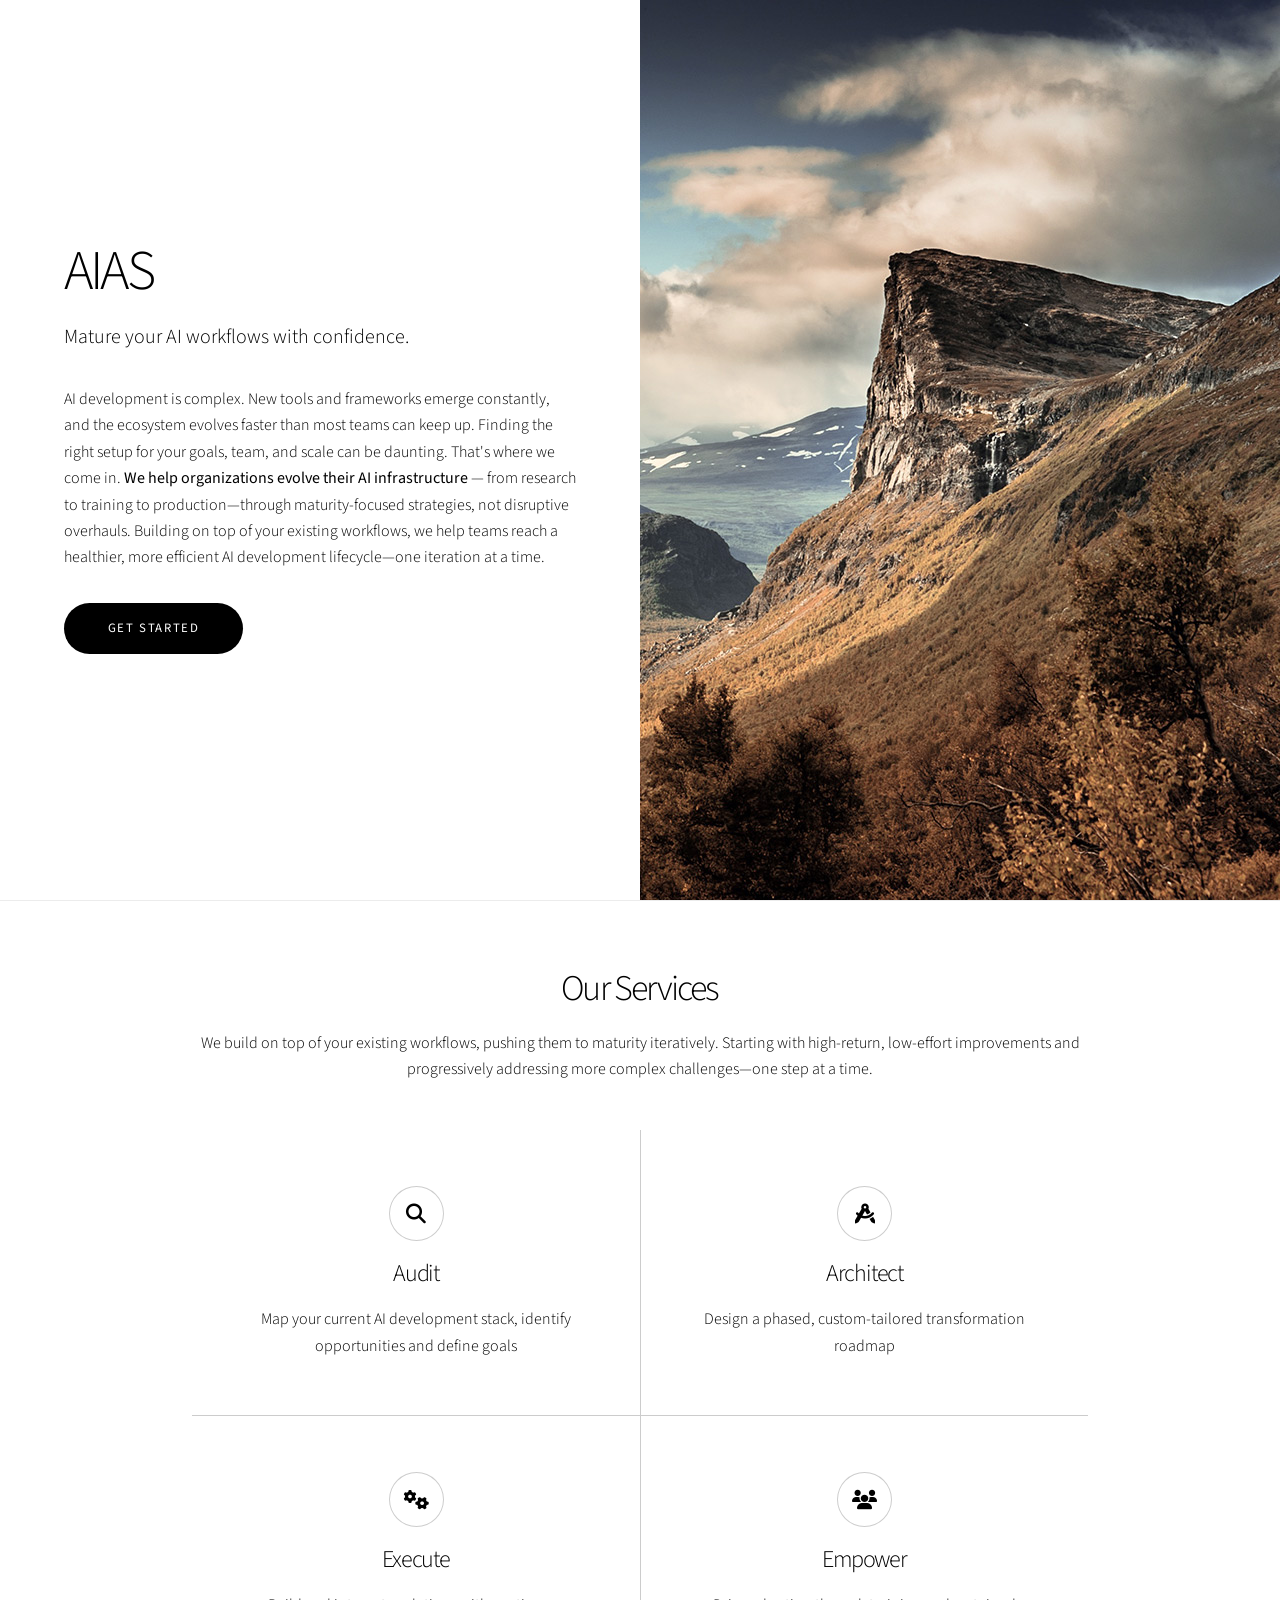
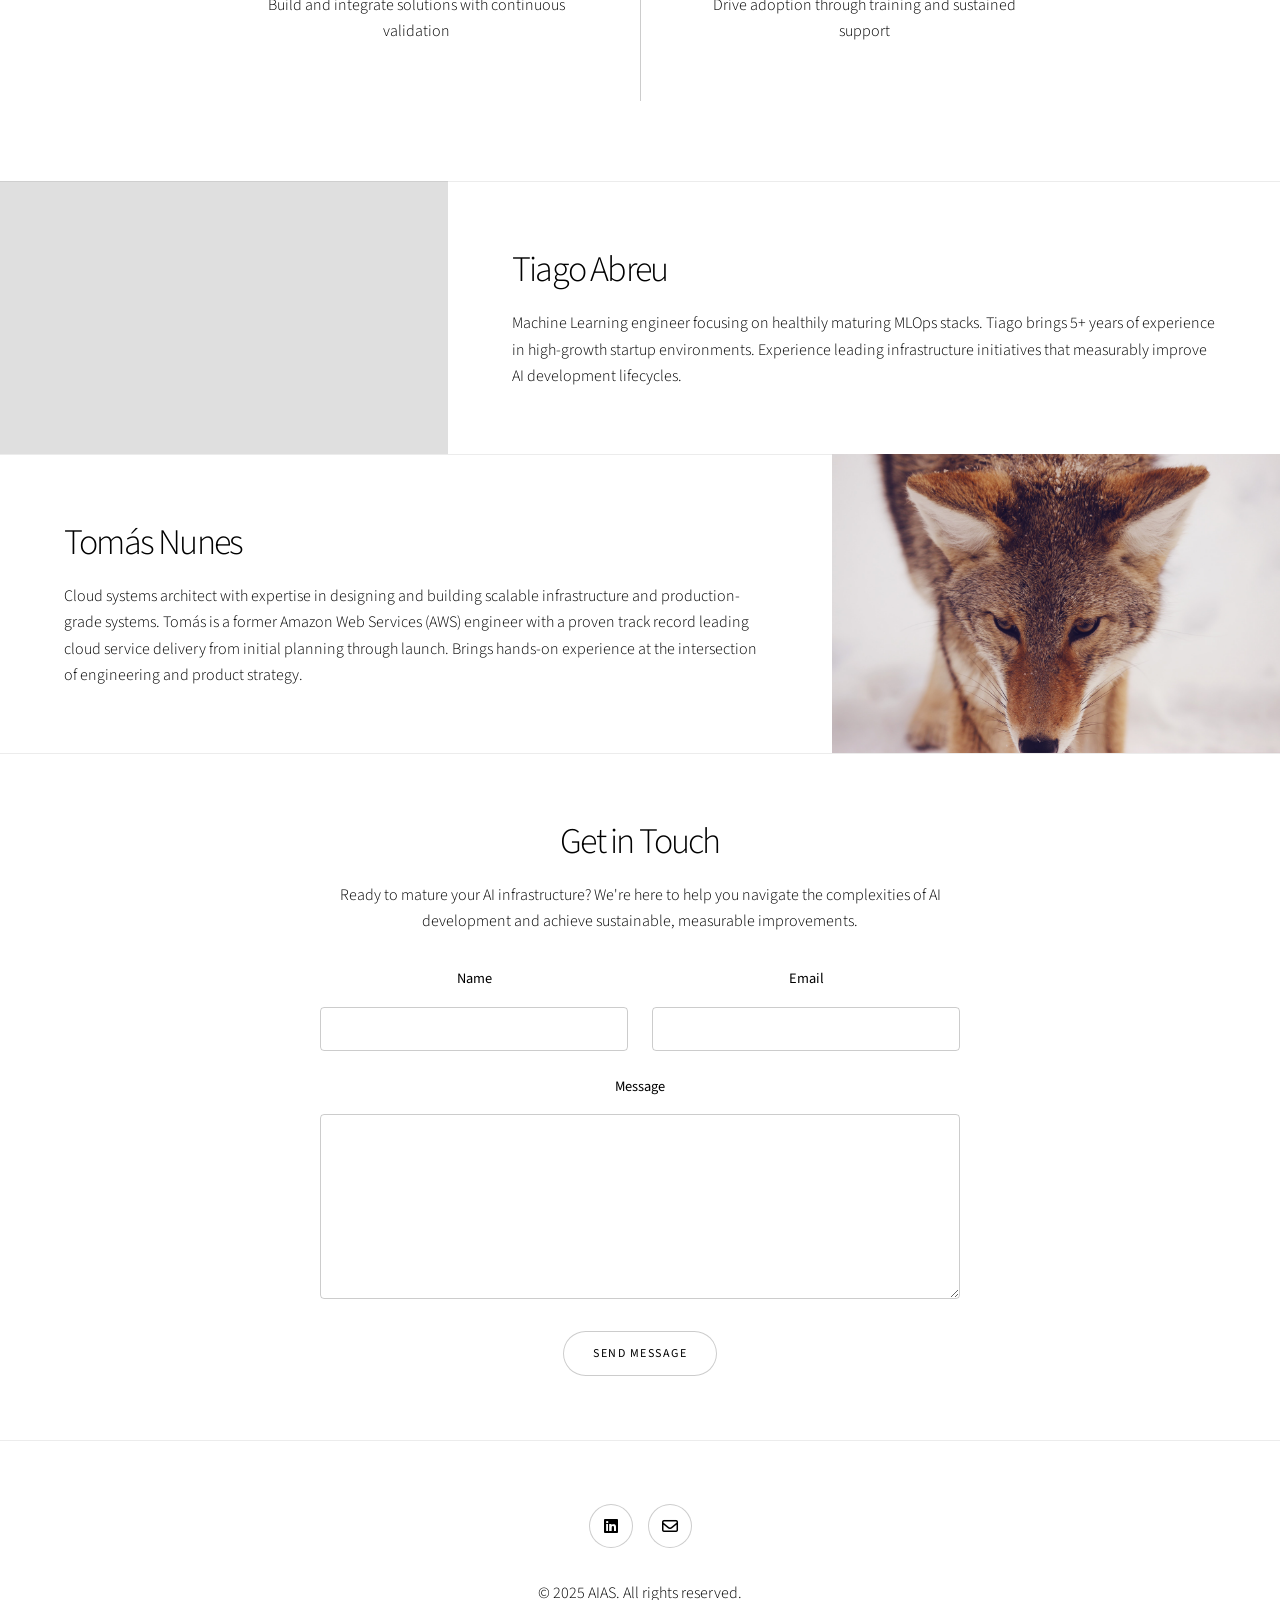
==== commit e23deb0e: "Finalize content and section configuration for beta version." ====
--- a/public/index.html
+++ b/public/index.html
@@ -4,7 +4,7 @@
 	
 	<head>
 	<meta name="generator" content="Hugo 0.151.0"><script src="/livereload.js?mindelay=10&amp;v=2&amp;port=1313&amp;path=livereload" data-no-instant defer></script>
-	<title>Hugo Story</title>
+	<title>AIAS</title>
 	<meta charset="utf-8" />
 	<meta name="viewport" content="width=device-width, initial-scale=1, user-scalable=no" />
 	<meta name="description" content="">
@@ -43,28 +43,66 @@
 	
 <section class="banner style1 orient-left content-align-left image-position-right fullscreen onload-image-fade-in onload-content-fade-right">
     <div class="content">
-        <h1>Hugo Story</h1>
-        <p class="major">Hugo Story released for free under the <a target="_blank" href="https://creativecommons.org/licenses/by/3.0/">Creative Commons</a>.
+        <h1>AIAS</h1>
+        <p class="major">Mature your AI workflows with confidence.
 </p>
-        <p>This is a <strong>Banner</strong> element, and it's generally used as an introduction or opening statement. You can customize its <span class="demo-controls">appearance with a number of modifiers</span>, as well as assign it an optional <code>onload</code> or <code>onscroll</code> transition modifier (<a href="#reference-banner">details</a>).
+        <p>AI development is complex. New tools and frameworks emerge constantly, and the ecosystem evolves faster than most teams can keep up. Finding the right setup for your goals, team, and scale can be daunting.
+That's where we come in. <strong>We help organizations evolve their AI infrastructure</strong> — from research to training to production—through maturity-focused strategies, not disruptive overhauls. Building on top of your existing workflows, we help teams reach a healthier, more efficient AI development lifecycle—one iteration at a time.
 </p>
         <ul class="actions stacked">
-            <li><a href="#first" class="button primary large wide smooth-scroll-middle">Get Started</a></li>
+            <li><a href="#services" class="button primary large wide smooth-scroll-middle">Get Started</a></li>
         </ul>
     </div>
     <div class="image">
-        <img src="images/banner.jpg" alt="Hugo Story" />
+        <img src="images/banner.jpg" alt="AIAS" />
     </div>
 </section>
 	
-<section class="spotlight style1 orient-right content-align-left image-position-center onscroll-image-fade-in" id="first">
+<section class="wrapper style1 align-center" id="services">
+    <div class="inner">
+        <h2>Our Services</h2>
+        <p>We build on top of your existing workflows, pushing them to maturity iteratively. Starting with high-return, low-effort improvements and progressively addressing more complex challenges—one step at a time.
+</p>
+        <div class="items style1 big onscroll-fade-in">
+            
+                <section>
+    <span class="icon solid style2 major fa-search"></span>
+    <h3>Audit</h3>
+    <p>Map your current AI development stack, identify opportunities and define goals</p>
+</section>
+
+            
+                <section>
+    <span class="icon solid style2 major fa-drafting-compass"></span>
+    <h3>Architect</h3>
+    <p>Design a phased, custom-tailored transformation roadmap</p>
+</section>
+
+            
+                <section>
+    <span class="icon solid style2 major fa-cogs"></span>
+    <h3>Execute</h3>
+    <p>Build and integrate solutions with continuous validation</p>
+</section>
+
+            
+                <section>
+    <span class="icon solid style2 major fa-users"></span>
+    <h3>Empower</h3>
+    <p>Drive adoption through training and sustained support</p>
+</section>
+
+            
+        </div>
+    </div>
+</section>
+	
+<section class="spotlight style1 orient-right content-align-left image-position-center onscroll-image-fade-in" id="team">
     <div class="content">
-        <h2>Spotlight</h2>
-        <p>This is a <strong>Spotlight</strong> element, and it's generally used &ndash; as its name implies &ndash; to spotlight a particular feature, subject, or pretty much whatever. You can customize its <span class="demo-controls">appearance with a number of modifiers</span>, as well as assign it an optional <code>onload</code> or <code>onscroll</code> transition modifier (<a href="#reference-spotlight">details</a>).
+        <h2>Tiago Abreu</h2>
+        <p>Machine Learning engineer focusing on healthily maturing MLOps stacks. Tiago brings 5+ years of experience in high-growth startup environments. Experience leading infrastructure initiatives that measurably improve AI development lifecycles.
 </p>
-        <ul class="actions stacked">
-            <li><a href="#" class="button">Learn More</a></li>
-        </ul>
+        
     </div>
     <div class="image">
         <img src="images/spotlight01.jpg" alt="" />
@@ -73,2802 +111,54 @@
 	
 <section class="spotlight style1 orient-left content-align-left image-position-center onscroll-image-fade-in">
     <div class="content">
-        <h2>Spotlight</h2>
-        <p>This is also a <strong>Spotlight</strong> element, and it's here because this demo would look a bit empty with just one spotlight. Like all spotlights, you can customize its <span class="demo-controls">appearance with a number of modifiers</span>, as well as assign it an optional <code>onload</code> or <code>onscroll</code> transition modifier (<a href="#reference-spotlight">details</a>).
+        <h2>Tomás Nunes</h2>
+        <p>Cloud systems architect with expertise in designing and building scalable infrastructure and production-grade systems. Tomás is a former Amazon Web Services (AWS) engineer with a proven track record leading cloud service delivery from initial planning through launch. Brings hands-on experience at the intersection of engineering and product strategy.
 </p>
-        <ul class="actions stacked">
-            <li><a href="#" class="button">Learn More</a></li>
-        </ul>
+        
     </div>
     <div class="image">
         <img src="images/spotlight02.jpg" alt="" />
     </div>
 </section>
 	
-<section class="spotlight style1 orient-right content-align-left image-position-center onscroll-image-fade-in" id="first">
-    <div class="content">
-        <h2>Spotlight</h2>
-        <p>And yes, this is another <strong>Spotlight</strong> element, and it's also here because I need to fill a bit of space. Naturally, like any other spotlight, you can customize its <span class="demo-controls">appearance with a number of modifiers</span>, as well as assign it an optional <code>onload</code> or <code>onscroll</code> transition modifier (<a href="#reference-spotlight">details</a>).
+<section class="wrapper style1 align-center">
+    <div class="inner medium">
+        <h2>Get in Touch</h2>
+        <p>Ready to mature your AI infrastructure? We're here to help you navigate the complexities of AI development and achieve sustainable, measurable improvements.
 </p>
-        <ul class="actions stacked">
-            <li><a href="#" class="button">Learn More</a></li>
-        </ul>
-    </div>
-    <div class="image">
-        <img src="images/spotlight03.jpg" alt="" />
+        <form method="post" action="#">
+            <div class="fields">
+                <div class="field half">
+                    <label for="name">Name</label>
+                    <input type="text" name="name" id="name" value="" required />
+                </div>
+                <div class="field half">
+                    <label for="email">Email</label>
+                    <input type="email" name="email" id="email" value="" required />
+                </div>
+                <div class="field">
+                    <label for="message">Message</label>
+                    <textarea name="message" id="message" rows="6" required></textarea>
+                </div>
+            </div>
+            <ul class="actions special">
+                <li><input type="submit" name="submit" id="submit" value="Send Message" /></li>
+            </ul>
+        </form>
     </div>
 </section>
+
 	
-<section class="wrapper style1 align-center" >
-    <div class="inner">
-        <h2>Gallery</h2>
-        <p>This is a <strong>Gallery</strong> element. It can behave as a lightbox (when given the <code>lightbox</code> class), and you can customize its <span class="demo-controls">appearance with a number of modifiers</span>, as well as assign it an optional <code>onload</code> or <code>onscroll</code> transition modifier (<a href="#reference-gallery">details</a>).
-</p>
-    </div>
-
-    
-    <div class="gallery style2 medium lightbox onscroll-fade-in">
-        
-            <article>
-    <a href="images/gallery/fulls/01.jpg" class="image">
-        <img src="images/gallery/thumbs/01.jpg" alt="" />
-    </a>
-    <div class="caption">
-        <h3>Title</h3>
-        <p>Lorem ipsum dolor amet, consectetur magna etiam elit. Etiam sed ultrices.</p>
-        <ul class="actions fixed">
-            <li><span class="button small">Details</span></li>
-        </ul>
-    </div>
-</article>
-
-        
-            <article>
-    <a href="images/gallery/fulls/02.jpg" class="image">
-        <img src="images/gallery/thumbs/02.jpg" alt="" />
-    </a>
-    <div class="caption">
-        <h3>Title</h3>
-        <p>Lorem ipsum dolor amet, consectetur magna etiam elit. Etiam sed ultrices.</p>
-        <ul class="actions fixed">
-            <li><span class="button small">Details</span></li>
-        </ul>
-    </div>
-</article>
-
-        
-            <article>
-    <a href="images/gallery/fulls/03.jpg" class="image">
-        <img src="images/gallery/thumbs/03.jpg" alt="" />
-    </a>
-    <div class="caption">
-        <h3>Title</h3>
-        <p>Lorem ipsum dolor amet, consectetur magna etiam elit. Etiam sed ultrices.</p>
-        <ul class="actions fixed">
-            <li><span class="button small">Details</span></li>
-        </ul>
-    </div>
-</article>
-
-        
-            <article>
-    <a href="images/gallery/fulls/04.jpg" class="image">
-        <img src="images/gallery/thumbs/04.jpg" alt="" />
-    </a>
-    <div class="caption">
-        <h3>Title</h3>
-        <p>Lorem ipsum dolor amet, consectetur magna etiam elit. Etiam sed ultrices.</p>
-        <ul class="actions fixed">
-            <li><span class="button small">Details</span></li>
-        </ul>
-    </div>
-</article>
-
-        
-            <article>
-    <a href="images/gallery/fulls/05.jpg" class="image">
-        <img src="images/gallery/thumbs/05.jpg" alt="" />
-    </a>
-    <div class="caption">
-        <h3>Title</h3>
-        <p>Lorem ipsum dolor amet, consectetur magna etiam elit. Etiam sed ultrices.</p>
-        <ul class="actions fixed">
-            <li><span class="button small">Details</span></li>
-        </ul>
-    </div>
-</article>
-
-        
-            <article>
-    <a href="images/gallery/fulls/06.jpg" class="image">
-        <img src="images/gallery/thumbs/06.jpg" alt="" />
-    </a>
-    <div class="caption">
-        <h3>Title</h3>
-        <p>Lorem ipsum dolor amet, consectetur magna etiam elit. Etiam sed ultrices.</p>
-        <ul class="actions fixed">
-            <li><span class="button small">Details</span></li>
-        </ul>
-    </div>
-</article>
-
-        
-            <article>
-    <a href="images/gallery/fulls/07.jpg" class="image">
-        <img src="images/gallery/thumbs/07.jpg" alt="" />
-    </a>
-    <div class="caption">
-        <h3>Title</h3>
-        <p>Lorem ipsum dolor amet, consectetur magna etiam elit. Etiam sed ultrices.</p>
-        <ul class="actions fixed">
-            <li><span class="button small">Details</span></li>
-        </ul>
-    </div>
-</article>
-
-        
-            <article>
-    <a href="images/gallery/fulls/08.jpg" class="image">
-        <img src="images/gallery/thumbs/08.jpg" alt="" />
-    </a>
-    <div class="caption">
-        <h3>Title</h3>
-        <p>Lorem ipsum dolor amet, consectetur magna etiam elit. Etiam sed ultrices.</p>
-        <ul class="actions fixed">
-            <li><span class="button small">Details</span></li>
-        </ul>
-    </div>
-</article>
-
-        
-            <article>
-    <a href="images/gallery/fulls/09.jpg" class="image">
-        <img src="images/gallery/thumbs/09.jpg" alt="" />
-    </a>
-    <div class="caption">
-        <h3>Title</h3>
-        <p>Lorem ipsum dolor amet, consectetur magna etiam elit. Etiam sed ultrices.</p>
-        <ul class="actions fixed">
-            <li><span class="button small">Details</span></li>
-        </ul>
-    </div>
-</article>
-
-        
-            <article>
-    <a href="images/gallery/fulls/10.jpg" class="image">
-        <img src="images/gallery/thumbs/10.jpg" alt="" />
-    </a>
-    <div class="caption">
-        <h3>Title</h3>
-        <p>Lorem ipsum dolor amet, consectetur magna etiam elit. Etiam sed ultrices.</p>
-        <ul class="actions fixed">
-            <li><span class="button small">Details</span></li>
-        </ul>
-    </div>
-</article>
-
-        
-            <article>
-    <a href="images/gallery/fulls/11.jpg" class="image">
-        <img src="images/gallery/thumbs/11.jpg" alt="" />
-    </a>
-    <div class="caption">
-        <h3>Title</h3>
-        <p>Lorem ipsum dolor amet, consectetur magna etiam elit. Etiam sed ultrices.</p>
-        <ul class="actions fixed">
-            <li><span class="button small">Details</span></li>
-        </ul>
-    </div>
-</article>
-
-        
-            <article>
-    <a href="images/gallery/fulls/12.jpg" class="image">
-        <img src="images/gallery/thumbs/12.jpg" alt="" />
-    </a>
-    <div class="caption">
-        <h3>Title</h3>
-        <p>Lorem ipsum dolor amet, consectetur magna etiam elit. Etiam sed ultrices.</p>
-        <ul class="actions fixed">
-            <li><span class="button small">Details</span></li>
-        </ul>
-    </div>
-</article>
-
-        
-    </div>
-</section>
-	
-<section class="wrapper style1 align-center">
-    <div class="inner">
-        <h2>Items</h2>
-        <p>This is an <strong>Items</strong> element, and it's basically just a grid for organizing items of various types. You can customize its <span class="demo-controls">appearance with a number of modifiers</span>, as well as assign it an optional <code>onload</code> or <code>onscroll</code> transition modifier (<a href="#reference-items">details</a>).
-</p>
-        <div class="items style1 medium onscroll-fade-in">
-            
-                <section>
-    <span class="icon style2 major fa-gem"></span>
-    <h3>One</h3>
-    <p>Lorem ipsum dolor sit amet, consectetur adipiscing elit. Morbi dui turpis, cursus eget orci amet aliquam congue semper. Etiam eget ultrices risus nec tempor elit.</p>
-</section>
-
-            
-                <section>
-    <span class="icon solid style2 major fa-save"></span>
-    <h3>Two</h3>
-    <p>Lorem ipsum dolor sit amet, consectetur adipiscing elit. Morbi dui turpis, cursus eget orci amet aliquam congue semper. Etiam eget ultrices risus nec tempor elit.</p>
-</section>
-
-            
-                <section>
-    <span class="icon solid style2 major fa-chart-bar"></span>
-    <h3>Three</h3>
-    <p>Lorem ipsum dolor sit amet, consectetur adipiscing elit. Morbi dui turpis, cursus eget orci amet aliquam congue semper. Etiam eget ultrices risus nec tempor elit.</p>
-</section>
-
-            
-                <section>
-    <span class="icon solid style2 major fa-wifi"></span>
-    <h3>Four</h3>
-    <p>Lorem ipsum dolor sit amet, consectetur adipiscing elit. Morbi dui turpis, cursus eget orci amet aliquam congue semper. Etiam eget ultrices risus nec tempor elit.</p>
-</section>
-
-            
-                <section>
-    <span class="icon solid style2 major fa-cog"></span>
-    <h3>Five</h3>
-    <p>Lorem ipsum dolor sit amet, consectetur adipiscing elit. Morbi dui turpis, cursus eget orci amet aliquam congue semper. Etiam eget ultrices risus nec tempor elit.</p>
-</section>
-
-            
-                <section>
-    <span class="icon style2 major fa-paper-plane"></span>
-    <h3>Six</h3>
-    <p>Lorem ipsum dolor sit amet, consectetur adipiscing elit. Morbi dui turpis, cursus eget orci amet aliquam congue semper. Etiam eget ultrices risus nec tempor elit.</p>
-</section>
-
-            
-                <section>
-    <span class="icon solid style2 major fa-desktop"></span>
-    <h3>Seven</h3>
-    <p>Lorem ipsum dolor sit amet, consectetur adipiscing elit. Morbi dui turpis, cursus eget orci amet aliquam congue semper. Etiam eget ultrices risus nec tempor elit.</p>
-</section>
-
-            
-                <section>
-    <span class="icon solid style2 major fa-sync-alt"></span>
-    <h3>Eight</h3>
-    <p>Lorem ipsum dolor sit amet, consectetur adipiscing elit. Morbi dui turpis, cursus eget orci amet aliquam congue semper. Etiam eget ultrices risus nec tempor elit.</p>
-</section>
-
-            
-                <section>
-    <span class="icon solid style2 major fa-hashtag"></span>
-    <h3>Nine</h3>
-    <p>Lorem ipsum dolor sit amet, consectetur adipiscing elit. Morbi dui turpis, cursus eget orci amet aliquam congue semper. Etiam eget ultrices risus nec tempor elit.</p>
-</section>
-
-            
-                <section>
-    <span class="icon solid style2 major fa-bolt"></span>
-    <h3>Ten</h3>
-    <p>Lorem ipsum dolor sit amet, consectetur adipiscing elit. Morbi dui turpis, cursus eget orci amet aliquam congue semper. Etiam eget ultrices risus nec tempor elit.</p>
-</section>
-
-            
-                <section>
-    <span class="icon style2 major fa-envelope"></span>
-    <h3>Eleven</h3>
-    <p>Lorem ipsum dolor sit amet, consectetur adipiscing elit. Morbi dui turpis, cursus eget orci amet aliquam congue semper. Etiam eget ultrices risus nec tempor elit.</p>
-</section>
-
-            
-                <section>
-    <span class="icon solid style2 major fa-leaf"></span>
-    <h3>Twelve</h3>
-    <p>Lorem ipsum dolor sit amet, consectetur adipiscing elit. Morbi dui turpis, cursus eget orci amet aliquam congue semper. Etiam eget ultrices risus nec tempor elit.</p>
-</section>
-
-            
-        </div>
-    </div>
-</section>
-					
-                <section class="wrapper style1 align-center">
-                    <div class="inner">
-                        <h2>Additional Elements</h2>
-                        <p>Finally, here are some additional elements you <em>might</em> find useful (and yup, they look fine with any <span class="demo-controls">appearance</span>).</p>
-                        <div class="index align-left">
-
-                            
-                                <section>
-                                    <header>
-                                        <h3>Text</h3>
-                                    </header>
-                                    <div class="content">
-
-                                        <p>This is <b>bold</b> and this is <strong>strong</strong>. This is <i>italic</i> and this is <em>emphasized</em>.
-                                        This is <sup>superscript</sup> text and this is <sub>subscript</sub> text.
-                                        This is <u>underlined</u> and this is code: <code>for (;;) { ... }</code>.
-                                        Finally, this is a <a href="#">link</a>.</p>
-
-                                    </div>
-                                </section>
-
-                            
-                                <section>
-                                    <header>
-                                        <h3>Headings</h3>
-                                    </header>
-                                    <div class="content">
-
-                                        <h1>Heading Level 1</h1>
-                                        <h2>Heading Level 2</h2>
-                                        <h3>Heading Level 3</h3>
-                                        <h4>Heading Level 4</h4>
-                                        <h5>Heading Level 5</h5>
-                                        <h6>Heading Level 6</h6>
-
-                                        <hr />
-
-                                        <header>
-                                            <h1>Heading with a Subtitle</h1>
-                                            <p>Lorem ipsum dolor sit amet nullam id egestas urna aliquam</p>
-                                        </header>
-                                        <p>Nunc lacinia ante nunc ac lobortis. Interdum adipiscing gravida odio porttitor sem non mi integer non faucibus ornare mi ut ante amet placerat aliquet. Volutpat eu sed ante lacinia sapien lorem accumsan varius montes viverra nibh in adipiscing blandit tempus accumsan.</p>
-
-                                        <hr />
-
-                                        <header>
-                                            <h2>Heading with a Subtitle</h2>
-                                            <p>Lorem ipsum dolor sit amet nullam id egestas urna aliquam</p>
-                                        </header>
-                                        <p>Nunc lacinia ante nunc ac lobortis. Interdum adipiscing gravida odio porttitor sem non mi integer non faucibus ornare mi ut ante amet placerat aliquet. Volutpat eu sed ante lacinia sapien lorem accumsan varius montes viverra nibh in adipiscing blandit tempus accumsan.</p>
-
-                                        <hr />
-
-                                        <header>
-                                            <h3>Heading with a Subtitle</h3>
-                                            <p>Lorem ipsum dolor sit amet nullam id egestas urna aliquam</p>
-                                        </header>
-                                        <p>Nunc lacinia ante nunc ac lobortis. Interdum adipiscing gravida odio porttitor sem non mi integer non faucibus ornare mi ut ante amet placerat aliquet. Volutpat eu sed ante lacinia sapien lorem accumsan varius montes viverra nibh in adipiscing blandit tempus accumsan.</p>
-
-                                    </div>
-                                </section>
-
-                            
-                                <section>
-                                    <header>
-                                        <h3>Unordered List</h3>
-                                    </header>
-                                    <div class="content">
-
-                                        <h4>Default</h4>
-                                        <ul>
-                                            <li>Lorem ipsum dolor sit amet</li>
-                                            <li>Interdum adipiscing gravida odio</li>
-                                            <li>Porttitor sem non integer</li>
-                                            <li>Non faucibus ornare mi ut ante</li>
-                                            <li>Sagittis adipiscing eleifend</li>
-                                            <li>Felis amet dolore viverra</li>
-                                        </ul>
-
-                                        <h4>Alternate</h4>
-                                        <ul class="alt">
-                                            <li>Lorem ipsum dolor sit amet</li>
-                                            <li>Interdum adipiscing gravida odio</li>
-                                            <li>Porttitor sem non integer</li>
-                                            <li>Non faucibus ornare mi ut ante</li>
-                                            <li>Sagittis adipiscing eleifend</li>
-                                            <li>Felis amet dolore viverra</li>
-                                        </ul>
-
-                                    </div>
-                                </section>
-
-                            
-                                <section>
-                                    <header>
-                                        <h3>Ordered List</h3>
-                                    </header>
-                                    <div class="content">
-
-                                        <ol>
-                                            <li>Lorem ipsum dolor sit amet</li>
-                                            <li>Interdum adipiscing gravida odio</li>
-                                            <li>Porttitor sem non integer</li>
-                                            <li>Non faucibus ornare mi ut ante</li>
-                                            <li>Sagittis adipiscing eleifend</li>
-                                            <li>Felis amet dolore viverra</li>
-                                        </ol>
-
-                                    </div>
-                                </section>
-
-                            
-                                <section>
-                                    <header>
-                                        <h3>Definition List</h3>
-                                    </header>
-                                    <div class="content">
-
-                                        <dl>
-                                            <dt>Interdum adipiscing odio</dt>
-                                            <dd>
-                                                <p>Lorem ipsum dolor vestibulum ante ipsum primis in faucibus vestibulum. Blandit adipiscing eu felis iaculis volutpat ac adipiscing accumsan eu faucibus. Integer ac pellentesque praesent fringilla quis tincidunt felis sagittis eget tempus euismod. Ante ipsum primis vestibulum.</p>
-                                            </dd>
-                                            <dt>Non faucibus ornare mi ut ante</dt>
-                                            <dd>
-                                                <p>Lorem ipsum dolor vestibulum ante ipsum primis in faucibus vestibulum. Blandit adipiscing eu felis iaculis volutpat ac adipiscing accumsan eu faucibus. Integer ac pellentesque praesent fringilla quis tincidunt felis sagittis eget tempus euismod. Ante ipsum primis vestibulum.</p>
-                                            </dd>
-                                            <dt>Felis amet dolore viverra</dt>
-                                            <dd>
-                                                <p>Lorem ipsum dolor vestibulum ante ipsum primis in faucibus vestibulum. Blandit adipiscing eu felis iaculis volutpat ac adipiscing accumsan eu faucibus. Integer ac pellentesque praesent fringilla quis tincidunt felis sagittis eget tempus euismod. Ante ipsum primis vestibulum.</p>
-                                            </dd>
-                                        </dl>
-
-                                    </div>
-                                </section>
-
-                            
-                                <section>
-                                    <header>
-                                        <h3>Blockquote</h3>
-                                    </header>
-                                    <div class="content">
-
-                                        <blockquote>Lorem ipsum dolor vestibulum ante ipsum primis in faucibus vestibulum. Blandit adipiscing eu felis iaculis volutpat ac adipiscing accumsan eu faucibus. Integer ac pellentesque praesent fringilla quis tincidunt felis sagittis eget tempus euismod. Ante ipsum primis vestibulum.</blockquote>
-
-                                    </div>
-                                </section>
-
-                            
-                                <section>
-                                    <header>
-                                        <h3>Code</h3>
-                                    </header>
-                                    <div class="content">
-
-                                        <pre><code>i = 0;
-
-while (!deck.isInOrder()) {
-print 'Iteration ' + i;
-deck.shuffle();
-i++;
-}
-
-print 'It took ' + i + ' iterations to sort the deck.';
-</code></pre>
-
-                                    </div>
-                                </section>
-
-                            
-                                <section>
-                                    <header>
-                                        <h3>Icons</h3>
-                                    </header>
-                                    <div class="content">
-
-                                        <h4>Style #1</h4>
-                                        <ul class="icons">
-                                            <li><a href="#" class="icon brands style1 fa-twitter"><span class="label">Twitter</span></a></li>
-                                            <li><a href="#" class="icon brands style1 fa-facebook-f"><span class="label">Facebook</span></a></li>
-                                            <li><a href="#" class="icon brands style1 fa-instagram"><span class="label">Instagram</span></a></li>
-                                            <li><a href="#" class="icon brands style1 fa-github"><span class="label">Github</span></a></li>
-                                            <li><a href="#" class="icon brands style1 fa-dribbble"><span class="label">Dribbble</span></a></li>
-                                        </ul>
-
-                                        <h4>Style #2</h4>
-                                        <ul class="icons">
-                                            <li><a href="#" class="icon brands style2 fa-twitter"><span class="label">Twitter</span></a></li>
-                                            <li><a href="#" class="icon brands style2 fa-facebook-f"><span class="label">Facebook</span></a></li>
-                                            <li><a href="#" class="icon brands style2 fa-instagram"><span class="label">Instagram</span></a></li>
-                                            <li><a href="#" class="icon brands style2 fa-github"><span class="label">Github</span></a></li>
-                                            <li><a href="#" class="icon brands style2 fa-dribbble"><span class="label">Dribbble</span></a></li>
-                                        </ul>
-
-                                    </div>
-                                </section>
-
-                            
-                                <section>
-                                    <header>
-                                        <h3>Buttons</h3>
-                                    </header>
-                                    <div class="content">
-
-                                        <ul class="actions">
-                                            <li><a href="#" class="button primary">Primary</a></li>
-                                            <li><a href="#" class="button">Default</a></li>
-                                        </ul>
-                                        <ul class="actions">
-                                            <li><a href="#" class="button primary large">Large</a></li>
-                                            <li><a href="#" class="button">Default</a></li>
-                                            <li><a href="#" class="button small">Small</a></li>
-                                        </ul>
-                                        <ul class="actions fit">
-                                            <li><a href="#" class="button primary fit">Fit</a></li>
-                                            <li><a href="#" class="button fit">Fit</a></li>
-                                            <li><a href="#" class="button primary fit">Fit</a></li>
-                                            <li><a href="#" class="button fit">Fit</a></li>
-                                        </ul>
-                                        <ul class="actions fit small">
-                                            <li><a href="#" class="button primary fit small">Fit + Small</a></li>
-                                            <li><a href="#" class="button fit small">Fit + Small</a></li>
-                                            <li><a href="#" class="button primary fit small">Fit + Small</a></li>
-                                            <li><a href="#" class="button fit small">Fit + Small</a></li>
-                                        </ul>
-                                        <ul class="actions">
-                                            <li><a href="#" class="button primary icon solid fa-search">Icon</a></li>
-                                            <li><a href="#" class="button icon solid fa-download">Icon</a></li>
-                                        </ul>
-                                        <ul class="actions">
-                                            <li><span class="button primary disabled">Primary</span></li>
-                                            <li><span class="button disabled">Default</span></li>
-                                        </ul>
-
-                                    </div>
-                                </section>
-
-                            
-                                <section>
-                                    <header>
-                                        <h3>Actions</h3>
-                                    </header>
-                                    <div class="content">
-
-                                        <h4>Default</h4>
-                                        <ul class="actions">
-                                            <li><a href="#" class="button primary">Default</a></li>
-                                            <li><a href="#" class="button">Default</a></li>
-                                        </ul>
-
-                                        <h4>Small</h4>
-                                        <ul class="actions small">
-                                            <li><a href="#" class="button primary small">Small</a></li>
-                                            <li><a href="#" class="button small">Small</a></li>
-                                        </ul>
-
-                                        <h4>Stacked</h4>
-                                        <ul class="actions stacked">
-                                            <li><a href="#" class="button primary">Default</a></li>
-                                            <li><a href="#" class="button">Default</a></li>
-                                        </ul>
-
-                                        <h4>Stacked + Fit</h4>
-                                        <ul class="actions stacked">
-                                            <li><a href="#" class="button primary fit">Default</a></li>
-                                            <li><a href="#" class="button fit">Default</a></li>
-                                        </ul>
-
-                                    </div>
-                                </section>
-
-                            
-                                <section>
-                                    <header>
-                                        <h3>Form</h3>
-                                    </header>
-                                    <div class="content">
-
-                                        <form method="post" action="#">
-                                            <div class="fields">
-                                                <div class="field half">
-                                                    <label for="name">Name</label>
-                                                    <input type="text" name="name" id="name" value="" />
-                                                </div>
-                                                <div class="field half">
-                                                    <label for="email">Email</label>
-                                                    <input type="email" name="email" id="email" value="" />
-                                                </div>
-                                                <div class="field">
-                                                    <label for="department">Department</label>
-                                                    <select name="department" id="department">
-                                                        <option value="">- Category -</option>
-                                                        <option value="1">Manufacturing</option>
-                                                        <option value="2">Shipping</option>
-                                                        <option value="3">Administration</option>
-                                                        <option value="4">Human Resources</option>
-                                                    </select>
-                                                </div>
-                                                <div class="field third">
-                                                    <input type="radio" id="priority-low" name="priority" checked />
-                                                    <label for="priority-low">Low Priority</label>
-                                                </div>
-                                                <div class="field third">
-                                                    <input type="radio" id="priority-normal" name="priority" />
-                                                    <label for="priority-normal">Normal Priority</label>
-                                                </div>
-                                                <div class="field third">
-                                                    <input type="radio" id="priority-high" name="priority" />
-                                                    <label for="priority-high">High Priority</label>
-                                                </div>
-                                                <div class="field">
-                                                    <label for="message">Message</label>
-                                                    <textarea name="message" id="message" rows="6"></textarea>
-                                                </div>
-                                                <div class="field half">
-                                                    <input type="checkbox" id="copy" name="copy" />
-                                                    <label for="copy">Email me a copy of this message</label>
-                                                </div>
-                                                <div class="field half">
-                                                    <input type="checkbox" id="human" name="human" checked />
-                                                    <label for="human">I am a human and not a robot</label>
-                                                </div>
-                                            </div>
-                                            <ul class="actions">
-                                                <li><input type="submit" name="submit" id="submit" value="Send Message" /></li>
-                                            </ul>
-                                        </form>
-
-                                    </div>
-                                </section>
-
-                            
-                                <section>
-                                    <header>
-                                        <h3>Table</h3>
-                                    </header>
-                                    <div class="content">
-
-                                        <h4>Default</h4>
-                                        <div class="table-wrapper">
-                                            <table>
-                                                <thead>
-                                                    <tr>
-                                                        <th>Name</th>
-                                                        <th>Description</th>
-                                                        <th>Price</th>
-                                                    </tr>
-                                                </thead>
-                                                <tbody>
-                                                    <tr>
-                                                        <td>Item 1</td>
-                                                        <td>Ante turpis integer aliquet porttitor.</td>
-                                                        <td>29.99</td>
-                                                    </tr>
-                                                    <tr>
-                                                        <td>Item 2</td>
-                                                        <td>Vis ac commodo adipiscing arcu aliquet.</td>
-                                                        <td>19.99</td>
-                                                    </tr>
-                                                    <tr>
-                                                        <td>Item 3</td>
-                                                        <td> Morbi faucibus arcu accumsan lorem.</td>
-                                                        <td>29.99</td>
-                                                    </tr>
-                                                    <tr>
-                                                        <td>Item 4</td>
-                                                        <td>Vitae integer tempus condimentum.</td>
-                                                        <td>19.99</td>
-                                                    </tr>
-                                                    <tr>
-                                                        <td>Item 5</td>
-                                                        <td>Ante turpis integer aliquet porttitor.</td>
-                                                        <td>29.99</td>
-                                                    </tr>
-                                                </tbody>
-                                                <tfoot>
-                                                    <tr>
-                                                        <td colspan="2"></td>
-                                                        <td>100.00</td>
-                                                    </tr>
-                                                </tfoot>
-                                            </table>
-                                        </div>
-
-                                        <h4>Alternate</h4>
-                                        <div class="table-wrapper">
-                                            <table class="alt">
-                                                <thead>
-                                                    <tr>
-                                                        <th>Name</th>
-                                                        <th>Description</th>
-                                                        <th>Price</th>
-                                                    </tr>
-                                                </thead>
-                                                <tbody>
-                                                    <tr>
-                                                        <td>Item 1</td>
-                                                        <td>Ante turpis integer aliquet porttitor.</td>
-                                                        <td>29.99</td>
-                                                    </tr>
-                                                    <tr>
-                                                        <td>Item 2</td>
-                                                        <td>Vis ac commodo adipiscing arcu aliquet.</td>
-                                                        <td>19.99</td>
-                                                    </tr>
-                                                    <tr>
-                                                        <td>Item 3</td>
-                                                        <td> Morbi faucibus arcu accumsan lorem.</td>
-                                                        <td>29.99</td>
-                                                    </tr>
-                                                    <tr>
-                                                        <td>Item 4</td>
-                                                        <td>Vitae integer tempus condimentum.</td>
-                                                        <td>19.99</td>
-                                                    </tr>
-                                                    <tr>
-                                                        <td>Item 5</td>
-                                                        <td>Ante turpis integer aliquet porttitor.</td>
-                                                        <td>29.99</td>
-                                                    </tr>
-                                                </tbody>
-                                                <tfoot>
-                                                    <tr>
-                                                        <td colspan="2"></td>
-                                                        <td>100.00</td>
-                                                    </tr>
-                                                </tfoot>
-                                            </table>
-                                        </div>
-
-                                    </div>
-                                </section>
-
-                            
-                                <section>
-                                    <header>
-                                        <h3>Images</h3>
-                                    </header>
-                                    <div class="content">
-
-                                        <h4>Fit</h4>
-                                        <span class="image fit"><img src="images/banner.jpg" alt="" /></span>
-
-                                        <h4>Left</h4>
-                                        <p><span class="image left"><img src="images/pic01.jpg" alt="" /></span>Lorem ipsum dolor sit accumsan interdum nisi, quis tincidunt felis sagittis eget. tempus euismod. Vestibulum ante ipsum primis in faucibus vestibulum. Blandit adipiscing eu felis iaculis volutpat ac adipiscing accumsan eu faucibus. Integer ac pellentesque praesent tincidunt felis sagittis eget. tempus euismod. Vestibulum ante ipsum primis sagittis eget. tempus euismod. Vestibulum ante ipsum primis in faucibus vestibulum. Blandit adipiscing eu felis iaculis volutpat ac adipiscing accumsan eu faucibus. Integer ac pellentesque praesent tincidunt felis sagittis eget. tempus euismod. Vestibulum ante ipsum primis in faucibus vestibulum. Blandit adipiscing eu felis iaculis volutpat ac adipiscing accumsan eu faucibus. Integer ac pellentesque praesent. Vestibulum ante ipsum primis in faucibus magna blandit adipiscing eu felis iaculis volutpat lorem ipsum dolor sit amet dolor consequat.</p>
-
-                                        <h4>Right</h4>
-                                        <p><span class="image right"><img src="images/pic02.jpg" alt="" /></span>Lorem ipsum dolor sit accumsan interdum nisi, quis tincidunt felis sagittis eget. tempus euismod. Vestibulum ante ipsum primis in faucibus vestibulum. Blandit adipiscing eu felis iaculis volutpat ac adipiscing accumsan eu faucibus. Integer ac pellentesque praesent tincidunt felis sagittis eget. tempus euismod. Vestibulum ante ipsum primis sagittis eget. tempus euismod. Vestibulum ante ipsum primis in faucibus vestibulum. Blandit adipiscing eu felis iaculis volutpat ac adipiscing accumsan eu faucibus. Integer ac pellentesque praesent tincidunt felis sagittis eget. tempus euismod. Vestibulum ante ipsum primis in faucibus vestibulum. Blandit adipiscing eu felis iaculis volutpat ac adipiscing accumsan eu faucibus. Integer ac pellentesque praesent. Vestibulum ante ipsum primis in faucibus magna blandit adipiscing eu felis iaculis volutpat lorem ipsum dolor sit amet dolor consequat.</p>
-
-                                    </div>
-                                </section>
-
-                            
-                                <section>
-                                    <header>
-                                        <h3>Box</h3>
-                                    </header>
-                                    <div class="content">
-
-                                        <div class="box">
-                                            <p>Felis sagittis eget tempus primis in faucibus vestibulum. Blandit adipiscing eu felis iaculis volutpat ac adipiscing accumsan eu faucibus. Integer ac pellentesque praesent tincidunt felis sagittis eget. tempus euismod. Magna sed etiam ante ipsum primis in faucibus vestibulum. Blandit adipiscing eu ipsum primis in faucibus vestibulum. Blandit adipiscing eu felis iaculis volutpat ac adipiscing accumsan eu faucibus lorem ipsum dolor sit amet nullam.</p>
-                                        </div>
-
-                                    </div>
-                                </section>
-
-                        </div>
-
-
-                    </div>
-                </section>
-
-					
-                <section class="wrapper style1 align-center" id="reference">
-                    <div class="inner">
-                        <h2>Elements Reference</h2>
-                        <p>Oh, and this: a handy reference to all the modifiers supported by various elements.</p>
-                        <div class="index align-left">
-
-                            
-                                <section id="reference-banner">
-                                    <header>
-                                        <h3>Banner</h3>
-                                    </header>
-                                    <div class="content">
-
-                                        <h4>HTML</h4>
-                                        <pre><code>&lt;section class="banner style<em>(N)</em> <em>(optional modifiers)</em>"&gt;
-                                        &lt;div class="content"&gt;
-                                        <em>(content)</em>
-                                        &lt;/div&gt;
-                                        &lt;div class="image"&gt;
-                                        &lt;img src="<em>(image URL)</em>" alt="Alternate text" /&gt;
-                                        &lt;/div&gt;
-                                        &lt;/section&gt;</code></pre>
-
-                                        <hr />
-
-                                        
-                                            <section>
-                                                <h4><code>banner style1</code></h4>
-                                                <p>A 50/50 vertical split between content and an image. Supports these modifiers:</p>
-
-                                                <div class="table-wrapper">
-                                                    <table class="alt uniform fixed">
-                                                        <tbody>
-                                                            <tr>
-                                                                <td><code>fullscreen</code></td>
-                                                                <td>Fills the height of the screen.</td>
-                                                            </tr>
-                                                            <tr class="alt">
-                                                                <td colspan="2"></td>
-                                                            </tr>
-                                                            <tr>
-                                                                <td><code>orient-left</code></td>
-                                                                <td>Shows content on the left, image on the right.</td>
-                                                            </tr>
-                                                            <tr>
-                                                                <td><code>orient-right</code></td>
-                                                                <td>Shows content on the right, image on the left.</td>
-                                                            </tr>
-                                                            <tr class="alt">
-                                                                <td colspan="2"></td>
-                                                            </tr>
-                                                            <tr>
-                                                                <td><code>content-align-left</code></td>
-                                                                <td>Left-aligns content.</td>
-                                                            </tr>
-                                                            <tr>
-                                                                <td><code>content-align-center</code></td>
-                                                                <td>Center-aligns content.</td>
-                                                            </tr>
-                                                            <tr>
-                                                                <td><code>content-align-right</code></td>
-                                                                <td>Right-aligns content.</td>
-                                                            </tr>
-                                                            <tr class="alt">
-                                                                <td colspan="2"></td>
-                                                            </tr>
-                                                            <tr>
-                                                                <td><code>image-position-left</code></td>
-                                                                <td>Left-positions image.</td>
-                                                            </tr>
-                                                            <tr>
-                                                                <td><code>image-position-center</code></td>
-                                                                <td>Center-positions image.</td>
-                                                            </tr>
-                                                            <tr>
-                                                                <td><code>image-position-right</code></td>
-                                                                <td>Right-positions image.</td>
-                                                            </tr>
-                                                            <tr class="alt">
-                                                                <td colspan="2"></td>
-                                                            </tr>
-                                                            <tr>
-                                                                <td><code>onload-content-fade-up</code></td>
-                                                                <td>Fades content up on page load.</td>
-                                                            </tr>
-                                                            <tr>
-                                                                <td><code>onload-content-fade-down</code></td>
-                                                                <td>Fades content down on page load.</td>
-                                                            </tr>
-                                                            <tr>
-                                                                <td><code>onload-content-fade-left</code></td>
-                                                                <td>Fades content left on page load.</td>
-                                                            </tr>
-                                                            <tr>
-                                                                <td><code>onload-content-fade-right</code></td>
-                                                                <td>Fades content right on page load.</td>
-                                                            </tr>
-                                                            <tr>
-                                                                <td><code>onload-content-fade-in</code></td>
-                                                                <td>Fades in content on page load.</td>
-                                                            </tr>
-                                                            <tr>
-                                                                <td><code>onload-image-fade-in</code></td>
-                                                                <td>Fades in image on page load.</td>
-                                                            </tr>
-                                                            <tr class="alt">
-                                                                <td colspan="2"></td>
-                                                            </tr>
-                                                            <tr>
-                                                                <td><code>onscroll-content-fade-up</code></td>
-                                                                <td>Fades content up on page scroll.</td>
-                                                            </tr>
-                                                            <tr>
-                                                                <td><code>onscroll-content-fade-down</code></td>
-                                                                <td>Fades content down on page scroll.</td>
-                                                            </tr>
-                                                            <tr>
-                                                                <td><code>onscroll-content-fade-left</code></td>
-                                                                <td>Fades content left on page scroll.</td>
-                                                            </tr>
-                                                            <tr>
-                                                                <td><code>onscroll-content-fade-right</code></td>
-                                                                <td>Fades content right on page scroll.</td>
-                                                            </tr>
-                                                            <tr>
-                                                                <td><code>onscroll-content-fade-in</code></td>
-                                                                <td>Fades in content on page scroll.</td>
-                                                            </tr>
-                                                            <tr>
-                                                                <td><code>onscroll-image-fade-in</code></td>
-                                                                <td>Fades in image on page scroll.</td>
-                                                            </tr>
-                                                            <tr class="alt">
-                                                                <td colspan="2"></td>
-                                                            </tr>
-                                                            <tr>
-                                                                <td><code>invert</code></td>
-                                                                <td>Inverts the color scheme.</td>
-                                                            </tr>
-                                                            <tr>
-                                                                <td><code>color1</code></td>
-                                                                <td>Uses background color #1.</td>
-                                                            </tr>
-                                                            <tr>
-                                                                <td><code>color2</code></td>
-                                                                <td>Uses background color #2.</td>
-                                                            </tr>
-                                                            <tr>
-                                                                <td><code>color3</code></td>
-                                                                <td>Uses background color #3.</td>
-                                                            </tr>
-                                                            <tr>
-                                                                <td><code>color4</code></td>
-                                                                <td>Uses background color #4.</td>
-                                                            </tr>
-                                                            <tr>
-                                                                <td><code>color5</code></td>
-                                                                <td>Uses background color #5.</td>
-                                                            </tr>
-                                                            <tr>
-                                                                <td><code>color6</code></td>
-                                                                <td>Uses background color #6.</td>
-                                                            </tr>
-                                                            <tr>
-                                                                <td><code>color7</code></td>
-                                                                <td>Uses background color #7.</td>
-                                                            </tr>
-                                                        </tbody>
-                                                    </table>
-                                                </div>
-                                            </section>
-
-                                        <hr />
-
-                                        
-                                            <section>
-                                                <h4><code>banner style2</code></h4>
-                                                <p>Boxed-in content set against an image background, and attached to either side of the screen or centered. Supports these modifiers:</p>
-
-                                                <div class="table-wrapper">
-                                                    <table class="alt uniform fixed">
-                                                        <tbody>
-                                                            <tr>
-                                                                <td><code>fullscreen</code></td>
-                                                                <td>Fills the height of the screen.</td>
-                                                            </tr>
-                                                            <tr class="alt">
-                                                                <td colspan="2"></td>
-                                                            </tr>
-                                                            <tr>
-                                                                <td><code>orient-left</code></td>
-                                                                <td>Attaches the content box to the left edge of the screen.</td>
-                                                            </tr>
-                                                            <tr>
-                                                                <td><code>orient-center</code></td>
-                                                                <td>Places the content box in the center of the screen.</td>
-                                                            </tr>
-                                                            <tr>
-                                                                <td><code>orient-right</code></td>
-                                                                <td>Attaches the content box to the right edge of the screen.</td>
-                                                            </tr>
-                                                            <tr class="alt">
-                                                                <td colspan="2"></td>
-                                                            </tr>
-                                                            <tr>
-                                                                <td><code>content-align-left</code></td>
-                                                                <td>Left-aligns content.</td>
-                                                            </tr>
-                                                            <tr>
-                                                                <td><code>content-align-center</code></td>
-                                                                <td>Center-aligns content.</td>
-                                                            </tr>
-                                                            <tr>
-                                                                <td><code>content-align-right</code></td>
-                                                                <td>Right-aligns content.</td>
-                                                            </tr>
-                                                            <tr class="alt">
-                                                                <td colspan="2"></td>
-                                                            </tr>
-                                                            <tr>
-                                                                <td><code>image-position-left</code></td>
-                                                                <td>Left-positions image.</td>
-                                                            </tr>
-                                                            <tr>
-                                                                <td><code>image-position-center</code></td>
-                                                                <td>Center-positions image.</td>
-                                                            </tr>
-                                                            <tr>
-                                                                <td><code>image-position-right</code></td>
-                                                                <td>Right-positions image.</td>
-                                                            </tr>
-                                                            <tr class="alt">
-                                                                <td colspan="2"></td>
-                                                            </tr>
-                                                            <tr>
-                                                                <td><code>onload-content-fade-up</code></td>
-                                                                <td>Fades content up on page load.</td>
-                                                            </tr>
-                                                            <tr>
-                                                                <td><code>onload-content-fade-down</code></td>
-                                                                <td>Fades content down on page load.</td>
-                                                            </tr>
-                                                            <tr>
-                                                                <td><code>onload-content-fade-left</code></td>
-                                                                <td>Fades content left on page load.</td>
-                                                            </tr>
-                                                            <tr>
-                                                                <td><code>onload-content-fade-right</code></td>
-                                                                <td>Fades content right on page load.</td>
-                                                            </tr>
-                                                            <tr>
-                                                                <td><code>onload-content-fade-in</code></td>
-                                                                <td>Fades in content on page load.</td>
-                                                            </tr>
-                                                            <tr>
-                                                                <td><code>onload-image-fade-in</code></td>
-                                                                <td>Fades in image on page load.</td>
-                                                            </tr>
-                                                            <tr class="alt">
-                                                                <td colspan="2"></td>
-                                                            </tr>
-                                                            <tr>
-                                                                <td><code>onscroll-content-fade-up</code></td>
-                                                                <td>Fades content up on page scroll.</td>
-                                                            </tr>
-                                                            <tr>
-                                                                <td><code>onscroll-content-fade-down</code></td>
-                                                                <td>Fades content down on page scroll.</td>
-                                                            </tr>
-                                                            <tr>
-                                                                <td><code>onscroll-content-fade-left</code></td>
-                                                                <td>Fades content left on page scroll.</td>
-                                                            </tr>
-                                                            <tr>
-                                                                <td><code>onscroll-content-fade-right</code></td>
-                                                                <td>Fades content right on page scroll.</td>
-                                                            </tr>
-                                                            <tr>
-                                                                <td><code>onscroll-content-fade-in</code></td>
-                                                                <td>Fades in content on page scroll.</td>
-                                                            </tr>
-                                                            <tr>
-                                                                <td><code>onscroll-image-fade-in</code></td>
-                                                                <td>Fades in image on page scroll.</td>
-                                                            </tr>
-                                                            <tr class="alt">
-                                                                <td colspan="2"></td>
-                                                            </tr>
-                                                            <tr>
-                                                                <td><code>invert</code></td>
-                                                                <td>Inverts the color scheme.</td>
-                                                            </tr>
-                                                            <tr>
-                                                                <td><code>color1</code></td>
-                                                                <td>Uses background color #1.</td>
-                                                            </tr>
-                                                            <tr>
-                                                                <td><code>color2</code></td>
-                                                                <td>Uses background color #2.</td>
-                                                            </tr>
-                                                            <tr>
-                                                                <td><code>color3</code></td>
-                                                                <td>Uses background color #3.</td>
-                                                            </tr>
-                                                            <tr>
-                                                                <td><code>color4</code></td>
-                                                                <td>Uses background color #4.</td>
-                                                            </tr>
-                                                            <tr>
-                                                                <td><code>color5</code></td>
-                                                                <td>Uses background color #5.</td>
-                                                            </tr>
-                                                            <tr>
-                                                                <td><code>color6</code></td>
-                                                                <td>Uses background color #6.</td>
-                                                            </tr>
-                                                            <tr>
-                                                                <td><code>color7</code></td>
-                                                                <td>Uses background color #7.</td>
-                                                            </tr>
-                                                        </tbody>
-                                                    </table>
-                                                </div>
-                                            </section>
-
-                                        <hr />
-
-                                        
-                                            <section>
-                                                <h4><code>banner style3</code></h4>
-                                                <p>An image within a circular frame placed to the side of content. Supports these modifiers:</p>
-
-                                                <div class="table-wrapper">
-                                                    <table class="alt uniform fixed">
-                                                        <tbody>
-                                                            <tr>
-                                                                <td><code>fullscreen</code></td>
-                                                                <td>Fills the height of the screen.</td>
-                                                            </tr>
-                                                            <tr class="alt">
-                                                                <td colspan="2"></td>
-                                                            </tr>
-                                                            <tr>
-                                                                <td><code>orient-left</code></td>
-                                                                <td>Places the content on the left, image on the right.</td>
-                                                            </tr>
-                                                            <tr>
-                                                                <td><code>orient-right</code></td>
-                                                                <td>Places the content on the right, image on the left.</td>
-                                                            </tr>
-                                                            <tr class="alt">
-                                                                <td colspan="2"></td>
-                                                            </tr>
-                                                            <tr>
-                                                                <td><code>content-align-left</code></td>
-                                                                <td>Left-aligns content.</td>
-                                                            </tr>
-                                                            <tr>
-                                                                <td><code>content-align-center</code></td>
-                                                                <td>Center-aligns content.</td>
-                                                            </tr>
-                                                            <tr>
-                                                                <td><code>content-align-right</code></td>
-                                                                <td>Right-aligns content.</td>
-                                                            </tr>
-                                                            <tr class="alt">
-                                                                <td colspan="2"></td>
-                                                            </tr>
-                                                            <tr>
-                                                                <td><code>image-position-left</code></td>
-                                                                <td>Left-positions image.</td>
-                                                            </tr>
-                                                            <tr>
-                                                                <td><code>image-position-center</code></td>
-                                                                <td>Center-positions image.</td>
-                                                            </tr>
-                                                            <tr>
-                                                                <td><code>image-position-right</code></td>
-                                                                <td>Right-positions image.</td>
-                                                            </tr>
-                                                            <tr class="alt">
-                                                                <td colspan="2"></td>
-                                                            </tr>
-                                                            <tr>
-                                                                <td><code>onload-content-fade-up</code></td>
-                                                                <td>Fades content up on page load.</td>
-                                                            </tr>
-                                                            <tr>
-                                                                <td><code>onload-content-fade-down</code></td>
-                                                                <td>Fades content down on page load.</td>
-                                                            </tr>
-                                                            <tr>
-                                                                <td><code>onload-content-fade-left</code></td>
-                                                                <td>Fades content left on page load.</td>
-                                                            </tr>
-                                                            <tr>
-                                                                <td><code>onload-content-fade-right</code></td>
-                                                                <td>Fades content right on page load.</td>
-                                                            </tr>
-                                                            <tr>
-                                                                <td><code>onload-content-fade-in</code></td>
-                                                                <td>Fades in content on page load.</td>
-                                                            </tr>
-                                                            <tr>
-                                                                <td><code>onload-image-fade-up</code></td>
-                                                                <td>Fades image up on page load.</td>
-                                                            </tr>
-                                                            <tr>
-                                                                <td><code>onload-image-fade-down</code></td>
-                                                                <td>Fades image down on page load.</td>
-                                                            </tr>
-                                                            <tr>
-                                                                <td><code>onload-image-fade-left</code></td>
-                                                                <td>Fades image left on page load.</td>
-                                                            </tr>
-                                                            <tr>
-                                                                <td><code>onload-image-fade-right</code></td>
-                                                                <td>Fades image right on page load.</td>
-                                                            </tr>
-                                                            <tr>
-                                                                <td><code>onload-image-fade-in</code></td>
-                                                                <td>Fades in image on page load.</td>
-                                                            </tr>
-                                                            <tr class="alt">
-                                                                <td colspan="2"></td>
-                                                            </tr>
-                                                            <tr>
-                                                                <td><code>onscroll-content-fade-up</code></td>
-                                                                <td>Fades content up on page scroll.</td>
-                                                            </tr>
-                                                            <tr>
-                                                                <td><code>onscroll-content-fade-down</code></td>
-                                                                <td>Fades content down on page scroll.</td>
-                                                            </tr>
-                                                            <tr>
-                                                                <td><code>onscroll-content-fade-left</code></td>
-                                                                <td>Fades content left on page scroll.</td>
-                                                            </tr>
-                                                            <tr>
-                                                                <td><code>onscroll-content-fade-right</code></td>
-                                                                <td>Fades content right on page scroll.</td>
-                                                            </tr>
-                                                            <tr>
-                                                                <td><code>onscroll-content-fade-in</code></td>
-                                                                <td>Fades in content on page scroll.</td>
-                                                            </tr>
-                                                            <tr>
-                                                                <td><code>onscroll-image-fade-up</code></td>
-                                                                <td>Fades image up on page scroll.</td>
-                                                            </tr>
-                                                            <tr>
-                                                                <td><code>onscroll-image-fade-down</code></td>
-                                                                <td>Fades image down on page scroll.</td>
-                                                            </tr>
-                                                            <tr>
-                                                                <td><code>onscroll-image-fade-left</code></td>
-                                                                <td>Fades image left on page scroll.</td>
-                                                            </tr>
-                                                            <tr>
-                                                                <td><code>onscroll-image-fade-right</code></td>
-                                                                <td>Fades image right on page scroll.</td>
-                                                            </tr>
-                                                            <tr>
-                                                                <td><code>onscroll-image-fade-in</code></td>
-                                                                <td>Fades in image on page scroll.</td>
-                                                            </tr>
-                                                            <tr class="alt">
-                                                                <td colspan="2"></td>
-                                                            </tr>
-                                                            <tr>
-                                                                <td><code>invert</code></td>
-                                                                <td>Inverts the color scheme.</td>
-                                                            </tr>
-                                                            <tr>
-                                                                <td><code>color1</code></td>
-                                                                <td>Uses background color #1.</td>
-                                                            </tr>
-                                                            <tr>
-                                                                <td><code>color2</code></td>
-                                                                <td>Uses background color #2.</td>
-                                                            </tr>
-                                                            <tr>
-                                                                <td><code>color3</code></td>
-                                                                <td>Uses background color #3.</td>
-                                                            </tr>
-                                                            <tr>
-                                                                <td><code>color4</code></td>
-                                                                <td>Uses background color #4.</td>
-                                                            </tr>
-                                                            <tr>
-                                                                <td><code>color5</code></td>
-                                                                <td>Uses background color #5.</td>
-                                                            </tr>
-                                                            <tr>
-                                                                <td><code>color6</code></td>
-                                                                <td>Uses background color #6.</td>
-                                                            </tr>
-                                                            <tr>
-                                                                <td><code>color7</code></td>
-                                                                <td>Uses background color #7.</td>
-                                                            </tr>
-                                                        </tbody>
-                                                    </table>
-                                                </div>
-                                            </section>
-
-                                        <hr />
-
-                                        
-                                            <section>
-                                                <h4><code>banner style4</code></h4>
-                                                <p>An image within a phone-shaped frame placed to the side of content. Supports these modifiers:</p>
-
-                                                <div class="table-wrapper">
-                                                    <table class="alt uniform fixed">
-                                                        <tbody>
-                                                            <tr>
-                                                                <td><code>fullscreen</code></td>
-                                                                <td>Fills the height of the screen.</td>
-                                                            </tr>
-                                                            <tr class="alt">
-                                                                <td colspan="2"></td>
-                                                            </tr>
-                                                            <tr>
-                                                                <td><code>iphone</code></td>
-                                                                <td>Uses iPhone styling for image frame.</td>
-                                                            </tr>
-                                                            <tr>
-                                                                <td><code>android</code></td>
-                                                                <td>Uses Android styling for image frame.</td>
-                                                            </tr>
-                                                            <tr class="alt">
-                                                                <td colspan="2"></td>
-                                                            </tr>
-                                                            <tr>
-                                                                <td><code>orient-left</code></td>
-                                                                <td>Places the content on the left, image on the right.</td>
-                                                            </tr>
-                                                            <tr>
-                                                                <td><code>orient-right</code></td>
-                                                                <td>Places the content on the right, image on the left.</td>
-                                                            </tr>
-                                                            <tr class="alt">
-                                                                <td colspan="2"></td>
-                                                            </tr>
-                                                            <tr>
-                                                                <td><code>content-align-left</code></td>
-                                                                <td>Left-aligns content.</td>
-                                                            </tr>
-                                                            <tr>
-                                                                <td><code>content-align-center</code></td>
-                                                                <td>Center-aligns content.</td>
-                                                            </tr>
-                                                            <tr>
-                                                                <td><code>content-align-right</code></td>
-                                                                <td>Right-aligns content.</td>
-                                                            </tr>
-                                                            <tr class="alt">
-                                                                <td colspan="2"></td>
-                                                            </tr>
-                                                            <tr>
-                                                                <td><code>image-position-left</code></td>
-                                                                <td>Left-positions image.</td>
-                                                            </tr>
-                                                            <tr>
-                                                                <td><code>image-position-center</code></td>
-                                                                <td>Center-positions image.</td>
-                                                            </tr>
-                                                            <tr>
-                                                                <td><code>image-position-right</code></td>
-                                                                <td>Right-positions image.</td>
-                                                            </tr>
-                                                            <tr class="alt">
-                                                                <td colspan="2"></td>
-                                                            </tr>
-                                                            <tr>
-                                                                <td><code>onload-content-fade-up</code></td>
-                                                                <td>Fades content up on page load.</td>
-                                                            </tr>
-                                                            <tr>
-                                                                <td><code>onload-content-fade-down</code></td>
-                                                                <td>Fades content down on page load.</td>
-                                                            </tr>
-                                                            <tr>
-                                                                <td><code>onload-content-fade-left</code></td>
-                                                                <td>Fades content left on page load.</td>
-                                                            </tr>
-                                                            <tr>
-                                                                <td><code>onload-content-fade-right</code></td>
-                                                                <td>Fades content right on page load.</td>
-                                                            </tr>
-                                                            <tr>
-                                                                <td><code>onload-content-fade-in</code></td>
-                                                                <td>Fades in content on page load.</td>
-                                                            </tr>
-                                                            <tr>
-                                                                <td><code>onload-image-fade-up</code></td>
-                                                                <td>Fades image up on page load.</td>
-                                                            </tr>
-                                                            <tr>
-                                                                <td><code>onload-image-fade-down</code></td>
-                                                                <td>Fades image down on page load.</td>
-                                                            </tr>
-                                                            <tr>
-                                                                <td><code>onload-image-fade-left</code></td>
-                                                                <td>Fades image left on page load.</td>
-                                                            </tr>
-                                                            <tr>
-                                                                <td><code>onload-image-fade-right</code></td>
-                                                                <td>Fades image right on page load.</td>
-                                                            </tr>
-                                                            <tr>
-                                                                <td><code>onload-image-fade-in</code></td>
-                                                                <td>Fades in image on page load.</td>
-                                                            </tr>
-                                                            <tr class="alt">
-                                                                <td colspan="2"></td>
-                                                            </tr>
-                                                            <tr>
-                                                                <td><code>onscroll-content-fade-up</code></td>
-                                                                <td>Fades content up on page scroll.</td>
-                                                            </tr>
-                                                            <tr>
-                                                                <td><code>onscroll-content-fade-down</code></td>
-                                                                <td>Fades content down on page scroll.</td>
-                                                            </tr>
-                                                            <tr>
-                                                                <td><code>onscroll-content-fade-left</code></td>
-                                                                <td>Fades content left on page scroll.</td>
-                                                            </tr>
-                                                            <tr>
-                                                                <td><code>onscroll-content-fade-right</code></td>
-                                                                <td>Fades content right on page scroll.</td>
-                                                            </tr>
-                                                            <tr>
-                                                                <td><code>onscroll-content-fade-in</code></td>
-                                                                <td>Fades in content on page scroll.</td>
-                                                            </tr>
-                                                            <tr>
-                                                                <td><code>onscroll-image-fade-up</code></td>
-                                                                <td>Fades image up on page scroll.</td>
-                                                            </tr>
-                                                            <tr>
-                                                                <td><code>onscroll-image-fade-down</code></td>
-                                                                <td>Fades image down on page scroll.</td>
-                                                            </tr>
-                                                            <tr>
-                                                                <td><code>onscroll-image-fade-left</code></td>
-                                                                <td>Fades image left on page scroll.</td>
-                                                            </tr>
-                                                            <tr>
-                                                                <td><code>onscroll-image-fade-right</code></td>
-                                                                <td>Fades image right on page scroll.</td>
-                                                            </tr>
-                                                            <tr>
-                                                                <td><code>onscroll-image-fade-in</code></td>
-                                                                <td>Fades in image on page scroll.</td>
-                                                            </tr>
-                                                            <tr class="alt">
-                                                                <td colspan="2"></td>
-                                                            </tr>
-                                                            <tr>
-                                                                <td><code>invert</code></td>
-                                                                <td>Inverts the color scheme.</td>
-                                                            </tr>
-                                                            <tr>
-                                                                <td><code>color1</code></td>
-                                                                <td>Uses background color #1.</td>
-                                                            </tr>
-                                                            <tr>
-                                                                <td><code>color2</code></td>
-                                                                <td>Uses background color #2.</td>
-                                                            </tr>
-                                                            <tr>
-                                                                <td><code>color3</code></td>
-                                                                <td>Uses background color #3.</td>
-                                                            </tr>
-                                                            <tr>
-                                                                <td><code>color4</code></td>
-                                                                <td>Uses background color #4.</td>
-                                                            </tr>
-                                                            <tr>
-                                                                <td><code>color5</code></td>
-                                                                <td>Uses background color #5.</td>
-                                                            </tr>
-                                                            <tr>
-                                                                <td><code>color6</code></td>
-                                                                <td>Uses background color #6.</td>
-                                                            </tr>
-                                                            <tr>
-                                                                <td><code>color7</code></td>
-                                                                <td>Uses background color #7.</td>
-                                                            </tr>
-                                                        </tbody>
-                                                    </table>
-                                                </div>
-                                            </section>
-
-                                        <hr />
-
-                                        
-                                            <section>
-                                                <h4><code>banner style5</code></h4>
-                                                <p>Content set directly against an image background. Supports these modifiers:</p>
-
-                                                <div class="table-wrapper">
-                                                    <table class="alt uniform fixed">
-                                                        <tbody>
-                                                            <tr>
-                                                                <td><code>fullscreen</code></td>
-                                                                <td>Fills the height of the screen.</td>
-                                                            </tr>
-                                                            <tr class="alt">
-                                                                <td colspan="2"></td>
-                                                            </tr>
-                                                            <tr>
-                                                                <td><code>content-align-left</code></td>
-                                                                <td>Left-aligns content.</td>
-                                                            </tr>
-                                                            <tr>
-                                                                <td><code>content-align-center</code></td>
-                                                                <td>Center-aligns content.</td>
-                                                            </tr>
-                                                            <tr>
-                                                                <td><code>content-align-right</code></td>
-                                                                <td>Right-aligns content.</td>
-                                                            </tr>
-                                                            <tr class="alt">
-                                                                <td colspan="2"></td>
-                                                            </tr>
-                                                            <tr>
-                                                                <td><code>image-position-left</code></td>
-                                                                <td>Left-positions image.</td>
-                                                            </tr>
-                                                            <tr>
-                                                                <td><code>image-position-center</code></td>
-                                                                <td>Center-positions image.</td>
-                                                            </tr>
-                                                            <tr>
-                                                                <td><code>image-position-right</code></td>
-                                                                <td>Right-positions image.</td>
-                                                            </tr>
-                                                            <tr class="alt">
-                                                                <td colspan="2"></td>
-                                                            </tr>
-                                                            <tr>
-                                                                <td><code>onload-content-fade-up</code></td>
-                                                                <td>Fades content up on page load.</td>
-                                                            </tr>
-                                                            <tr>
-                                                                <td><code>onload-content-fade-down</code></td>
-                                                                <td>Fades content down on page load.</td>
-                                                            </tr>
-                                                            <tr>
-                                                                <td><code>onload-content-fade-left</code></td>
-                                                                <td>Fades content left on page load.</td>
-                                                            </tr>
-                                                            <tr>
-                                                                <td><code>onload-content-fade-right</code></td>
-                                                                <td>Fades content right on page load.</td>
-                                                            </tr>
-                                                            <tr>
-                                                                <td><code>onload-content-fade-in</code></td>
-                                                                <td>Fades in content on page load.</td>
-                                                            </tr>
-                                                            <tr>
-                                                                <td><code>onload-image-fade-in</code></td>
-                                                                <td>Fades in image on page load.</td>
-                                                            </tr>
-                                                            <tr class="alt">
-                                                                <td colspan="2"></td>
-                                                            </tr>
-                                                            <tr>
-                                                                <td><code>onscroll-content-fade-up</code></td>
-                                                                <td>Fades content up on page scroll.</td>
-                                                            </tr>
-                                                            <tr>
-                                                                <td><code>onscroll-content-fade-down</code></td>
-                                                                <td>Fades content down on page scroll.</td>
-                                                            </tr>
-                                                            <tr>
-                                                                <td><code>onscroll-content-fade-left</code></td>
-                                                                <td>Fades content left on page scroll.</td>
-                                                            </tr>
-                                                            <tr>
-                                                                <td><code>onscroll-content-fade-right</code></td>
-                                                                <td>Fades content right on page scroll.</td>
-                                                            </tr>
-                                                            <tr>
-                                                                <td><code>onscroll-content-fade-in</code></td>
-                                                                <td>Fades in content on page scroll.</td>
-                                                            </tr>
-                                                            <tr>
-                                                                <td><code>onscroll-image-fade-in</code></td>
-                                                                <td>Fades in image on page scroll.</td>
-                                                            </tr>
-                                                            <tr class="alt">
-                                                                <td colspan="2"></td>
-                                                            </tr>
-                                                            <tr>
-                                                                <td><code>invert</code></td>
-                                                                <td>Inverts the color scheme.</td>
-                                                            </tr>
-                                                            <tr>
-                                                                <td><code>color1</code></td>
-                                                                <td>Uses background color #1.</td>
-                                                            </tr>
-                                                            <tr>
-                                                                <td><code>color2</code></td>
-                                                                <td>Uses background color #2.</td>
-                                                            </tr>
-                                                            <tr>
-                                                                <td><code>color3</code></td>
-                                                                <td>Uses background color #3.</td>
-                                                            </tr>
-                                                            <tr>
-                                                                <td><code>color4</code></td>
-                                                                <td>Uses background color #4.</td>
-                                                            </tr>
-                                                            <tr>
-                                                                <td><code>color5</code></td>
-                                                                <td>Uses background color #5.</td>
-                                                            </tr>
-                                                            <tr>
-                                                                <td><code>color6</code></td>
-                                                                <td>Uses background color #6.</td>
-                                                            </tr>
-                                                            <tr>
-                                                                <td><code>color7</code></td>
-                                                                <td>Uses background color #7.</td>
-                                                            </tr>
-                                                        </tbody>
-                                                    </table>
-                                                </div>
-                                            </section>
-
-                                    </div>
-                                </section>
-
-                            
-                                <section id="reference-spotlight">
-                                    <header>
-                                        <h3>Spotlight</h3>
-                                    </header>
-                                    <div class="content">
-
-                                        <h4>HTML</h4>
-                                        <pre><code>&lt;section class="spotlight style<em>(N)</em> <em>(optional modifiers)</em>"&gt;
-                                        &lt;div class="content"&gt;
-                                        <em>(content)</em>
-                                        &lt;/div&gt;
-                                        &lt;div class="image"&gt;
-                                        &lt;img src="<em>(image URL)</em>" alt="Alternate text" /&gt;
-                                        &lt;/div&gt;
-                                        &lt;/section&gt;</code></pre>
-
-                                        <hr />
-
-                                        
-                                            <section>
-                                                <h4><code>spotlight style1</code></h4>
-                                                <p>A 30/70 (or 70/30, depending on orientation) vertical split between content and an image. Supports these modifiers:</p>
-
-                                                <div class="table-wrapper">
-                                                    <table class="alt uniform fixed">
-                                                        <tbody>
-                                                            <tr>
-                                                                <td><code>orient-left</code></td>
-                                                                <td>Shows content on the left, image on the right.</td>
-                                                            </tr>
-                                                            <tr>
-                                                                <td><code>orient-right</code></td>
-                                                                <td>Shows content on the right, image on the left.</td>
-                                                            </tr>
-                                                            <tr class="alt">
-                                                                <td colspan="2"></td>
-                                                            </tr>
-                                                            <tr>
-                                                                <td><code>content-align-left</code></td>
-                                                                <td>Left-aligns content.</td>
-                                                            </tr>
-                                                            <tr>
-                                                                <td><code>content-align-center</code></td>
-                                                                <td>Center-aligns content.</td>
-                                                            </tr>
-                                                            <tr>
-                                                                <td><code>content-align-right</code></td>
-                                                                <td>Right-aligns content.</td>
-                                                            </tr>
-                                                            <tr class="alt">
-                                                                <td colspan="2"></td>
-                                                            </tr>
-                                                            <tr>
-                                                                <td><code>image-position-left</code></td>
-                                                                <td>Left-positions image.</td>
-                                                            </tr>
-                                                            <tr>
-                                                                <td><code>image-position-center</code></td>
-                                                                <td>Center-positions image.</td>
-                                                            </tr>
-                                                            <tr>
-                                                                <td><code>image-position-right</code></td>
-                                                                <td>Right-positions image.</td>
-                                                            </tr>
-                                                            <tr class="alt">
-                                                                <td colspan="2"></td>
-                                                            </tr>
-                                                            <tr>
-                                                                <td><code>onload-content-fade-up</code></td>
-                                                                <td>Fades content up on page load.</td>
-                                                            </tr>
-                                                            <tr>
-                                                                <td><code>onload-content-fade-down</code></td>
-                                                                <td>Fades content down on page load.</td>
-                                                            </tr>
-                                                            <tr>
-                                                                <td><code>onload-content-fade-left</code></td>
-                                                                <td>Fades content left on page load.</td>
-                                                            </tr>
-                                                            <tr>
-                                                                <td><code>onload-content-fade-right</code></td>
-                                                                <td>Fades content right on page load.</td>
-                                                            </tr>
-                                                            <tr>
-                                                                <td><code>onload-content-fade-in</code></td>
-                                                                <td>Fades in content on page load.</td>
-                                                            </tr>
-                                                            <tr>
-                                                                <td><code>onload-image-fade-in</code></td>
-                                                                <td>Fades in image on page load.</td>
-                                                            </tr>
-                                                            <tr class="alt">
-                                                                <td colspan="2"></td>
-                                                            </tr>
-                                                            <tr>
-                                                                <td><code>onscroll-content-fade-up</code></td>
-                                                                <td>Fades content up on page scroll.</td>
-                                                            </tr>
-                                                            <tr>
-                                                                <td><code>onscroll-content-fade-down</code></td>
-                                                                <td>Fades content down on page scroll.</td>
-                                                            </tr>
-                                                            <tr>
-                                                                <td><code>onscroll-content-fade-left</code></td>
-                                                                <td>Fades content left on page scroll.</td>
-                                                            </tr>
-                                                            <tr>
-                                                                <td><code>onscroll-content-fade-right</code></td>
-                                                                <td>Fades content right on page scroll.</td>
-                                                            </tr>
-                                                            <tr>
-                                                                <td><code>onscroll-content-fade-in</code></td>
-                                                                <td>Fades in content on page scroll.</td>
-                                                            </tr>
-                                                            <tr>
-                                                                <td><code>onscroll-image-fade-in</code></td>
-                                                                <td>Fades in image on page scroll.</td>
-                                                            </tr>
-                                                            <tr class="alt">
-                                                                <td colspan="2"></td>
-                                                            </tr>
-                                                            <tr>
-                                                                <td><code>invert</code></td>
-                                                                <td>Inverts the color scheme.</td>
-                                                            </tr>
-                                                            <tr>
-                                                                <td><code>color1</code></td>
-                                                                <td>Uses background color #1.</td>
-                                                            </tr>
-                                                            <tr>
-                                                                <td><code>color2</code></td>
-                                                                <td>Uses background color #2.</td>
-                                                            </tr>
-                                                            <tr>
-                                                                <td><code>color3</code></td>
-                                                                <td>Uses background color #3.</td>
-                                                            </tr>
-                                                            <tr>
-                                                                <td><code>color4</code></td>
-                                                                <td>Uses background color #4.</td>
-                                                            </tr>
-                                                            <tr>
-                                                                <td><code>color5</code></td>
-                                                                <td>Uses background color #5.</td>
-                                                            </tr>
-                                                            <tr>
-                                                                <td><code>color6</code></td>
-                                                                <td>Uses background color #6.</td>
-                                                            </tr>
-                                                            <tr>
-                                                                <td><code>color7</code></td>
-                                                                <td>Uses background color #7.</td>
-                                                            </tr>
-                                                        </tbody>
-                                                    </table>
-                                                </div>
-                                            </section>
-
-                                        <hr />
-
-                                        
-                                            <section>
-                                                <h4><code>spotlight style2</code></h4>
-                                                <p>An image within a circular frame placed to the side of content. Supports these modifiers:</p>
-
-                                                <div class="table-wrapper">
-                                                    <table class="alt uniform fixed">
-                                                        <tbody>
-                                                            <tr>
-                                                                <td><code>orient-left</code></td>
-                                                                <td>Places the content on the left, image on the right.</td>
-                                                            </tr>
-                                                            <tr>
-                                                                <td><code>orient-right</code></td>
-                                                                <td>Places the content on the right, image on the left.</td>
-                                                            </tr>
-                                                            <tr class="alt">
-                                                                <td colspan="2"></td>
-                                                            </tr>
-                                                            <tr>
-                                                                <td><code>content-align-left</code></td>
-                                                                <td>Left-aligns content.</td>
-                                                            </tr>
-                                                            <tr>
-                                                                <td><code>content-align-center</code></td>
-                                                                <td>Center-aligns content.</td>
-                                                            </tr>
-                                                            <tr>
-                                                                <td><code>content-align-right</code></td>
-                                                                <td>Right-aligns content.</td>
-                                                            </tr>
-                                                            <tr class="alt">
-                                                                <td colspan="2"></td>
-                                                            </tr>
-                                                            <tr>
-                                                                <td><code>image-position-left</code></td>
-                                                                <td>Left-positions image.</td>
-                                                            </tr>
-                                                            <tr>
-                                                                <td><code>image-position-center</code></td>
-                                                                <td>Center-positions image.</td>
-                                                            </tr>
-                                                            <tr>
-                                                                <td><code>image-position-right</code></td>
-                                                                <td>Right-positions image.</td>
-                                                            </tr>
-                                                            <tr class="alt">
-                                                                <td colspan="2"></td>
-                                                            </tr>
-                                                            <tr>
-                                                                <td><code>onload-content-fade-up</code></td>
-                                                                <td>Fades content up on page load.</td>
-                                                            </tr>
-                                                            <tr>
-                                                                <td><code>onload-content-fade-down</code></td>
-                                                                <td>Fades content down on page load.</td>
-                                                            </tr>
-                                                            <tr>
-                                                                <td><code>onload-content-fade-left</code></td>
-                                                                <td>Fades content left on page load.</td>
-                                                            </tr>
-                                                            <tr>
-                                                                <td><code>onload-content-fade-right</code></td>
-                                                                <td>Fades content right on page load.</td>
-                                                            </tr>
-                                                            <tr>
-                                                                <td><code>onload-content-fade-in</code></td>
-                                                                <td>Fades in content on page load.</td>
-                                                            </tr>
-                                                            <tr>
-                                                                <td><code>onload-image-fade-up</code></td>
-                                                                <td>Fades image up on page load.</td>
-                                                            </tr>
-                                                            <tr>
-                                                                <td><code>onload-image-fade-down</code></td>
-                                                                <td>Fades image down on page load.</td>
-                                                            </tr>
-                                                            <tr>
-                                                                <td><code>onload-image-fade-left</code></td>
-                                                                <td>Fades image left on page load.</td>
-                                                            </tr>
-                                                            <tr>
-                                                                <td><code>onload-image-fade-right</code></td>
-                                                                <td>Fades image right on page load.</td>
-                                                            </tr>
-                                                            <tr>
-                                                                <td><code>onload-image-fade-in</code></td>
-                                                                <td>Fades in image on page load.</td>
-                                                            </tr>
-                                                            <tr class="alt">
-                                                                <td colspan="2"></td>
-                                                            </tr>
-                                                            <tr>
-                                                                <td><code>onscroll-content-fade-up</code></td>
-                                                                <td>Fades content up on page scroll.</td>
-                                                            </tr>
-                                                            <tr>
-                                                                <td><code>onscroll-content-fade-down</code></td>
-                                                                <td>Fades content down on page scroll.</td>
-                                                            </tr>
-                                                            <tr>
-                                                                <td><code>onscroll-content-fade-left</code></td>
-                                                                <td>Fades content left on page scroll.</td>
-                                                            </tr>
-                                                            <tr>
-                                                                <td><code>onscroll-content-fade-right</code></td>
-                                                                <td>Fades content right on page scroll.</td>
-                                                            </tr>
-                                                            <tr>
-                                                                <td><code>onscroll-content-fade-in</code></td>
-                                                                <td>Fades in content on page scroll.</td>
-                                                            </tr>
-                                                            <tr>
-                                                                <td><code>onscroll-image-fade-up</code></td>
-                                                                <td>Fades image up on page scroll.</td>
-                                                            </tr>
-                                                            <tr>
-                                                                <td><code>onscroll-image-fade-down</code></td>
-                                                                <td>Fades image down on page scroll.</td>
-                                                            </tr>
-                                                            <tr>
-                                                                <td><code>onscroll-image-fade-left</code></td>
-                                                                <td>Fades image left on page scroll.</td>
-                                                            </tr>
-                                                            <tr>
-                                                                <td><code>onscroll-image-fade-right</code></td>
-                                                                <td>Fades image right on page scroll.</td>
-                                                            </tr>
-                                                            <tr>
-                                                                <td><code>onscroll-image-fade-in</code></td>
-                                                                <td>Fades in image on page scroll.</td>
-                                                            </tr>
-                                                            <tr class="alt">
-                                                                <td colspan="2"></td>
-                                                            </tr>
-                                                            <tr>
-                                                                <td><code>invert</code></td>
-                                                                <td>Inverts the color scheme.</td>
-                                                            </tr>
-                                                            <tr>
-                                                                <td><code>color1</code></td>
-                                                                <td>Uses background color #1.</td>
-                                                            </tr>
-                                                            <tr>
-                                                                <td><code>color2</code></td>
-                                                                <td>Uses background color #2.</td>
-                                                            </tr>
-                                                            <tr>
-                                                                <td><code>color3</code></td>
-                                                                <td>Uses background color #3.</td>
-                                                            </tr>
-                                                            <tr>
-                                                                <td><code>color4</code></td>
-                                                                <td>Uses background color #4.</td>
-                                                            </tr>
-                                                            <tr>
-                                                                <td><code>color5</code></td>
-                                                                <td>Uses background color #5.</td>
-                                                            </tr>
-                                                            <tr>
-                                                                <td><code>color6</code></td>
-                                                                <td>Uses background color #6.</td>
-                                                            </tr>
-                                                            <tr>
-                                                                <td><code>color7</code></td>
-                                                                <td>Uses background color #7.</td>
-                                                            </tr>
-                                                        </tbody>
-                                                    </table>
-                                                </div>
-                                            </section>
-
-                                        <hr />
-
-                                        
-                                            <section>
-                                                <h4><code>spotlight style3</code></h4>
-                                                <p>An image within a phone-shaped frame placed to the side of content. Supports these modifiers:</p>
-
-                                                <div class="table-wrapper">
-                                                    <table class="alt uniform fixed">
-                                                        <tbody>
-                                                            <tr>
-                                                                <td><code>orient-left</code></td>
-                                                                <td>Places the content on the left, image on the right.</td>
-                                                            </tr>
-                                                            <tr>
-                                                                <td><code>orient-right</code></td>
-                                                                <td>Places the content on the right, image on the left.</td>
-                                                            </tr>
-                                                            <tr class="alt">
-                                                                <td colspan="2"></td>
-                                                            </tr>
-                                                            <tr>
-                                                                <td><code>content-align-left</code></td>
-                                                                <td>Left-aligns content.</td>
-                                                            </tr>
-                                                            <tr>
-                                                                <td><code>content-align-center</code></td>
-                                                                <td>Center-aligns content.</td>
-                                                            </tr>
-                                                            <tr>
-                                                                <td><code>content-align-right</code></td>
-                                                                <td>Right-aligns content.</td>
-                                                            </tr>
-                                                            <tr class="alt">
-                                                                <td colspan="2"></td>
-                                                            </tr>
-                                                            <tr>
-                                                                <td><code>image-position-left</code></td>
-                                                                <td>Left-positions image.</td>
-                                                            </tr>
-                                                            <tr>
-                                                                <td><code>image-position-center</code></td>
-                                                                <td>Center-positions image.</td>
-                                                            </tr>
-                                                            <tr>
-                                                                <td><code>image-position-right</code></td>
-                                                                <td>Right-positions image.</td>
-                                                            </tr>
-                                                            <tr class="alt">
-                                                                <td colspan="2"></td>
-                                                            </tr>
-                                                            <tr>
-                                                                <td><code>onload-content-fade-up</code></td>
-                                                                <td>Fades content up on page load.</td>
-                                                            </tr>
-                                                            <tr>
-                                                                <td><code>onload-content-fade-down</code></td>
-                                                                <td>Fades content down on page load.</td>
-                                                            </tr>
-                                                            <tr>
-                                                                <td><code>onload-content-fade-left</code></td>
-                                                                <td>Fades content left on page load.</td>
-                                                            </tr>
-                                                            <tr>
-                                                                <td><code>onload-content-fade-right</code></td>
-                                                                <td>Fades content right on page load.</td>
-                                                            </tr>
-                                                            <tr>
-                                                                <td><code>onload-content-fade-in</code></td>
-                                                                <td>Fades in content on page load.</td>
-                                                            </tr>
-                                                            <tr>
-                                                                <td><code>onload-image-fade-up</code></td>
-                                                                <td>Fades image up on page load.</td>
-                                                            </tr>
-                                                            <tr>
-                                                                <td><code>onload-image-fade-down</code></td>
-                                                                <td>Fades image down on page load.</td>
-                                                            </tr>
-                                                            <tr>
-                                                                <td><code>onload-image-fade-left</code></td>
-                                                                <td>Fades image left on page load.</td>
-                                                            </tr>
-                                                            <tr>
-                                                                <td><code>onload-image-fade-right</code></td>
-                                                                <td>Fades image right on page load.</td>
-                                                            </tr>
-                                                            <tr>
-                                                                <td><code>onload-image-fade-in</code></td>
-                                                                <td>Fades in image on page load.</td>
-                                                            </tr>
-                                                            <tr class="alt">
-                                                                <td colspan="2"></td>
-                                                            </tr>
-                                                            <tr>
-                                                                <td><code>onscroll-content-fade-up</code></td>
-                                                                <td>Fades content up on page scroll.</td>
-                                                            </tr>
-                                                            <tr>
-                                                                <td><code>onscroll-content-fade-down</code></td>
-                                                                <td>Fades content down on page scroll.</td>
-                                                            </tr>
-                                                            <tr>
-                                                                <td><code>onscroll-content-fade-left</code></td>
-                                                                <td>Fades content left on page scroll.</td>
-                                                            </tr>
-                                                            <tr>
-                                                                <td><code>onscroll-content-fade-right</code></td>
-                                                                <td>Fades content right on page scroll.</td>
-                                                            </tr>
-                                                            <tr>
-                                                                <td><code>onscroll-content-fade-in</code></td>
-                                                                <td>Fades in content on page scroll.</td>
-                                                            </tr>
-                                                            <tr>
-                                                                <td><code>onscroll-image-fade-up</code></td>
-                                                                <td>Fades image up on page scroll.</td>
-                                                            </tr>
-                                                            <tr>
-                                                                <td><code>onscroll-image-fade-down</code></td>
-                                                                <td>Fades image down on page scroll.</td>
-                                                            </tr>
-                                                            <tr>
-                                                                <td><code>onscroll-image-fade-left</code></td>
-                                                                <td>Fades image left on page scroll.</td>
-                                                            </tr>
-                                                            <tr>
-                                                                <td><code>onscroll-image-fade-right</code></td>
-                                                                <td>Fades image right on page scroll.</td>
-                                                            </tr>
-                                                            <tr>
-                                                                <td><code>onscroll-image-fade-in</code></td>
-                                                                <td>Fades in image on page scroll.</td>
-                                                            </tr>
-                                                            <tr class="alt">
-                                                                <td colspan="2"></td>
-                                                            </tr>
-                                                            <tr>
-                                                                <td><code>invert</code></td>
-                                                                <td>Inverts the color scheme.</td>
-                                                            </tr>
-                                                            <tr>
-                                                                <td><code>color1</code></td>
-                                                                <td>Uses background color #1.</td>
-                                                            </tr>
-                                                            <tr>
-                                                                <td><code>color2</code></td>
-                                                                <td>Uses background color #2.</td>
-                                                            </tr>
-                                                            <tr>
-                                                                <td><code>color3</code></td>
-                                                                <td>Uses background color #3.</td>
-                                                            </tr>
-                                                            <tr>
-                                                                <td><code>color4</code></td>
-                                                                <td>Uses background color #4.</td>
-                                                            </tr>
-                                                            <tr>
-                                                                <td><code>color5</code></td>
-                                                                <td>Uses background color #5.</td>
-                                                            </tr>
-                                                            <tr>
-                                                                <td><code>color6</code></td>
-                                                                <td>Uses background color #6.</td>
-                                                            </tr>
-                                                            <tr>
-                                                                <td><code>color7</code></td>
-                                                                <td>Uses background color #7.</td>
-                                                            </tr>
-                                                        </tbody>
-                                                    </table>
-                                                </div>
-                                            </section>
-
-                                        <hr />
-
-                                        
-                                            <section>
-                                                <h4><code>spotlight style4</code></h4>
-                                                <p>Boxed-in content set against an image background, and attached to either side of the screen or centered. Supports these modifiers:</p>
-
-                                                <div class="table-wrapper">
-                                                    <table class="alt uniform fixed">
-                                                        <tbody>
-                                                            <tr>
-                                                                <td><code>fullscreen</code></td>
-                                                                <td>Fills the height of the screen.</td>
-                                                            </tr>
-                                                            <tr>
-                                                                <td><code>halfscreen</code></td>
-                                                                <td>Fills half the height of the screen.</td>
-                                                            </tr>
-                                                            <tr class="alt">
-                                                                <td colspan="2"></td>
-                                                            </tr>
-                                                            <tr>
-                                                                <td><code>orient-left</code></td>
-                                                                <td>Attaches the content box to the left edge of the screen.</td>
-                                                            </tr>
-                                                            <tr>
-                                                                <td><code>orient-center</code></td>
-                                                                <td>Places the content box in the center of the screen.</td>
-                                                            </tr>
-                                                            <tr>
-                                                                <td><code>orient-right</code></td>
-                                                                <td>Attaches the content box to the right edge of the screen.</td>
-                                                            </tr>
-                                                            <tr class="alt">
-                                                                <td colspan="2"></td>
-                                                            </tr>
-                                                            <tr>
-                                                                <td><code>content-align-left</code></td>
-                                                                <td>Left-aligns content.</td>
-                                                            </tr>
-                                                            <tr>
-                                                                <td><code>content-align-center</code></td>
-                                                                <td>Center-aligns content.</td>
-                                                            </tr>
-                                                            <tr>
-                                                                <td><code>content-align-right</code></td>
-                                                                <td>Right-aligns content.</td>
-                                                            </tr>
-                                                            <tr class="alt">
-                                                                <td colspan="2"></td>
-                                                            </tr>
-                                                            <tr>
-                                                                <td><code>image-position-left</code></td>
-                                                                <td>Left-positions image.</td>
-                                                            </tr>
-                                                            <tr>
-                                                                <td><code>image-position-center</code></td>
-                                                                <td>Center-positions image.</td>
-                                                            </tr>
-                                                            <tr>
-                                                                <td><code>image-position-right</code></td>
-                                                                <td>Right-positions image.</td>
-                                                            </tr>
-                                                            <tr class="alt">
-                                                                <td colspan="2"></td>
-                                                            </tr>
-                                                            <tr>
-                                                                <td><code>onload-content-fade-up</code></td>
-                                                                <td>Fades content up on page load.</td>
-                                                            </tr>
-                                                            <tr>
-                                                                <td><code>onload-content-fade-down</code></td>
-                                                                <td>Fades content down on page load.</td>
-                                                            </tr>
-                                                            <tr>
-                                                                <td><code>onload-content-fade-left</code></td>
-                                                                <td>Fades content left on page load.</td>
-                                                            </tr>
-                                                            <tr>
-                                                                <td><code>onload-content-fade-right</code></td>
-                                                                <td>Fades content right on page load.</td>
-                                                            </tr>
-                                                            <tr>
-                                                                <td><code>onload-content-fade-in</code></td>
-                                                                <td>Fades in content on page load.</td>
-                                                            </tr>
-                                                            <tr>
-                                                                <td><code>onload-image-fade-in</code></td>
-                                                                <td>Fades in image on page load.</td>
-                                                            </tr>
-                                                            <tr class="alt">
-                                                                <td colspan="2"></td>
-                                                            </tr>
-                                                            <tr>
-                                                                <td><code>onscroll-content-fade-up</code></td>
-                                                                <td>Fades content up on page scroll.</td>
-                                                            </tr>
-                                                            <tr>
-                                                                <td><code>onscroll-content-fade-down</code></td>
-                                                                <td>Fades content down on page scroll.</td>
-                                                            </tr>
-                                                            <tr>
-                                                                <td><code>onscroll-content-fade-left</code></td>
-                                                                <td>Fades content left on page scroll.</td>
-                                                            </tr>
-                                                            <tr>
-                                                                <td><code>onscroll-content-fade-right</code></td>
-                                                                <td>Fades content right on page scroll.</td>
-                                                            </tr>
-                                                            <tr>
-                                                                <td><code>onscroll-content-fade-in</code></td>
-                                                                <td>Fades in content on page scroll.</td>
-                                                            </tr>
-                                                            <tr>
-                                                                <td><code>onscroll-image-fade-in</code></td>
-                                                                <td>Fades in image on page scroll.</td>
-                                                            </tr>
-                                                            <tr class="alt">
-                                                                <td colspan="2"></td>
-                                                            </tr>
-                                                            <tr>
-                                                                <td><code>invert</code></td>
-                                                                <td>Inverts the color scheme.</td>
-                                                            </tr>
-                                                            <tr>
-                                                                <td><code>color1</code></td>
-                                                                <td>Uses background color #1.</td>
-                                                            </tr>
-                                                            <tr>
-                                                                <td><code>color2</code></td>
-                                                                <td>Uses background color #2.</td>
-                                                            </tr>
-                                                            <tr>
-                                                                <td><code>color3</code></td>
-                                                                <td>Uses background color #3.</td>
-                                                            </tr>
-                                                            <tr>
-                                                                <td><code>color4</code></td>
-                                                                <td>Uses background color #4.</td>
-                                                            </tr>
-                                                            <tr>
-                                                                <td><code>color5</code></td>
-                                                                <td>Uses background color #5.</td>
-                                                            </tr>
-                                                            <tr>
-                                                                <td><code>color6</code></td>
-                                                                <td>Uses background color #6.</td>
-                                                            </tr>
-                                                            <tr>
-                                                                <td><code>color7</code></td>
-                                                                <td>Uses background color #7.</td>
-                                                            </tr>
-                                                        </tbody>
-                                                    </table>
-                                                </div>
-                                            </section>
-
-                                        <hr />
-
-                                        
-                                            <section>
-                                                <h4><code>spotlight style5</code></h4>
-                                                <p>Boxed-in content set against an image background. Supports these modifiers:</p>
-
-                                                <div class="table-wrapper">
-                                                    <table class="alt uniform fixed">
-                                                        <tbody>
-                                                            <tr>
-                                                                <td><code>fullscreen</code></td>
-                                                                <td>Fills the height of the screen.</td>
-                                                            </tr>
-                                                            <tr>
-                                                                <td><code>halfscreen</code></td>
-                                                                <td>Fills half the height of the screen.</td>
-                                                            </tr>
-                                                            <tr class="alt">
-                                                                <td colspan="2"></td>
-                                                            </tr>
-                                                            <tr>
-                                                                <td><code>orient-left</code></td>
-                                                                <td>Places the content box on the left of the screen.</td>
-                                                            </tr>
-                                                            <tr>
-                                                                <td><code>orient-center</code></td>
-                                                                <td>Places the content box in the center of the screen.</td>
-                                                            </tr>
-                                                            <tr>
-                                                                <td><code>orient-right</code></td>
-                                                                <td>Places the content box on the right side of the screen.</td>
-                                                            </tr>
-                                                            <tr class="alt">
-                                                                <td colspan="2"></td>
-                                                            </tr>
-                                                            <tr>
-                                                                <td><code>content-align-left</code></td>
-                                                                <td>Left-aligns content.</td>
-                                                            </tr>
-                                                            <tr>
-                                                                <td><code>content-align-center</code></td>
-                                                                <td>Center-aligns content.</td>
-                                                            </tr>
-                                                            <tr>
-                                                                <td><code>content-align-right</code></td>
-                                                                <td>Right-aligns content.</td>
-                                                            </tr>
-                                                            <tr class="alt">
-                                                                <td colspan="2"></td>
-                                                            </tr>
-                                                            <tr>
-                                                                <td><code>image-position-left</code></td>
-                                                                <td>Left-positions image.</td>
-                                                            </tr>
-                                                            <tr>
-                                                                <td><code>image-position-center</code></td>
-                                                                <td>Center-positions image.</td>
-                                                            </tr>
-                                                            <tr>
-                                                                <td><code>image-position-right</code></td>
-                                                                <td>Right-positions image.</td>
-                                                            </tr>
-                                                            <tr class="alt">
-                                                                <td colspan="2"></td>
-                                                            </tr>
-                                                            <tr>
-                                                                <td><code>onload-content-fade-up</code></td>
-                                                                <td>Fades content up on page load.</td>
-                                                            </tr>
-                                                            <tr>
-                                                                <td><code>onload-content-fade-down</code></td>
-                                                                <td>Fades content down on page load.</td>
-                                                            </tr>
-                                                            <tr>
-                                                                <td><code>onload-content-fade-left</code></td>
-                                                                <td>Fades content left on page load.</td>
-                                                            </tr>
-                                                            <tr>
-                                                                <td><code>onload-content-fade-right</code></td>
-                                                                <td>Fades content right on page load.</td>
-                                                            </tr>
-                                                            <tr>
-                                                                <td><code>onload-content-fade-in</code></td>
-                                                                <td>Fades in content on page load.</td>
-                                                            </tr>
-                                                            <tr>
-                                                                <td><code>onload-image-fade-in</code></td>
-                                                                <td>Fades in image on page load.</td>
-                                                            </tr>
-                                                            <tr class="alt">
-                                                                <td colspan="2"></td>
-                                                            </tr>
-                                                            <tr>
-                                                                <td><code>onscroll-content-fade-up</code></td>
-                                                                <td>Fades content up on page scroll.</td>
-                                                            </tr>
-                                                            <tr>
-                                                                <td><code>onscroll-content-fade-down</code></td>
-                                                                <td>Fades content down on page scroll.</td>
-                                                            </tr>
-                                                            <tr>
-                                                                <td><code>onscroll-content-fade-left</code></td>
-                                                                <td>Fades content left on page scroll.</td>
-                                                            </tr>
-                                                            <tr>
-                                                                <td><code>onscroll-content-fade-right</code></td>
-                                                                <td>Fades content right on page scroll.</td>
-                                                            </tr>
-                                                            <tr>
-                                                                <td><code>onscroll-content-fade-in</code></td>
-                                                                <td>Fades in content on page scroll.</td>
-                                                            </tr>
-                                                            <tr>
-                                                                <td><code>onscroll-image-fade-in</code></td>
-                                                                <td>Fades in image on page scroll.</td>
-                                                            </tr>
-                                                            <tr class="alt">
-                                                                <td colspan="2"></td>
-                                                            </tr>
-                                                            <tr>
-                                                                <td><code>invert</code></td>
-                                                                <td>Inverts the color scheme.</td>
-                                                            </tr>
-                                                            <tr>
-                                                                <td><code>color1</code></td>
-                                                                <td>Uses background color #1.</td>
-                                                            </tr>
-                                                            <tr>
-                                                                <td><code>color2</code></td>
-                                                                <td>Uses background color #2.</td>
-                                                            </tr>
-                                                            <tr>
-                                                                <td><code>color3</code></td>
-                                                                <td>Uses background color #3.</td>
-                                                            </tr>
-                                                            <tr>
-                                                                <td><code>color4</code></td>
-                                                                <td>Uses background color #4.</td>
-                                                            </tr>
-                                                            <tr>
-                                                                <td><code>color5</code></td>
-                                                                <td>Uses background color #5.</td>
-                                                            </tr>
-                                                            <tr>
-                                                                <td><code>color6</code></td>
-                                                                <td>Uses background color #6.</td>
-                                                            </tr>
-                                                            <tr>
-                                                                <td><code>color7</code></td>
-                                                                <td>Uses background color #7.</td>
-                                                            </tr>
-                                                        </tbody>
-                                                    </table>
-                                                </div>
-                                            </section>
-
-                                    </div>
-                                </section>
-
-                            
-                                <section id="reference-gallery">
-                                    <header>
-                                        <h3>Gallery</h3>
-                                    </header>
-                                    <div class="content">
-
-                                        <h4>HTML</h4>
-                                        <pre><code>&lt;div class="gallery style<em>(N)</em> <em>(optional modifiers)</em>"&gt;
-                                        &lt;article&gt;
-                                        &lt;a href="<em>(full image URL)</em>" class="image"&gt;
-                                        &lt;img src="<em>(thumbnail image URL)</em>" alt="Alternate text" /&gt;
-                                        &lt;/a&gt;
-                                        &lt;div class="caption"&gt;
-                                        <em>(caption)</em>
-                                        &lt;/div&gt;
-                                        &lt;/article&gt;
-                                        &lt;article&gt;
-                                        &lt;a href="<em>(full image URL)</em>" class="image"&gt;
-                                        &lt;img src="<em>(thumbnail image URL)</em>" alt="Alternate text" /&gt;
-                                        &lt;/a&gt;
-                                        &lt;div class="caption"&gt;
-                                        <em>(caption)</em>
-                                        &lt;/div&gt;
-                                        &lt;/article&gt;
-                                        &lt;article&gt;
-                                        &lt;a href="<em>(full image URL)</em>" class="image"&gt;
-                                        &lt;img src="<em>(thumbnail image URL)</em>" alt="Alternate text" /&gt;
-                                        &lt;/a&gt;
-                                        &lt;div class="caption"&gt;
-                                        <em>(caption)</em>
-                                        &lt;/div&gt;
-                                        &lt;/article&gt;
-                                        <em>...</em>
-                                        &lt;/div&gt;</code></pre>
-
-                                        <hr />
-
-                                        
-                                            <section>
-                                                <h4><code>gallery style1</code></h4>
-                                                <p>A grid of thumbnails with optional lightbox support. Supports these modifiers:</p>
-
-                                                <div class="table-wrapper">
-                                                    <table class="alt uniform fixed">
-                                                        <tbody>
-                                                            <tr>
-                                                                <td><code>small</code></td>
-                                                                <td>Uses small thumbnails.</td>
-                                                            </tr>
-                                                            <tr>
-                                                                <td><code>medium</code></td>
-                                                                <td>Uses medium thumbnails.</td>
-                                                            </tr>
-                                                            <tr>
-                                                                <td><code>big</code></td>
-                                                                <td>Uses big thumbnails.</td>
-                                                            </tr>
-                                                            <tr class="alt">
-                                                                <td colspan="2"></td>
-                                                            </tr>
-                                                            <tr>
-                                                                <td><code>lightbox</code></td>
-                                                                <td>Enables lightbox behavior.</td>
-                                                            </tr>
-                                                            <tr class="alt">
-                                                                <td colspan="2"></td>
-                                                            </tr>
-                                                            <tr>
-                                                                <td><code>onload-fade-in</code></td>
-                                                                <td>Fades in thumbnails on page load.</td>
-                                                            </tr>
-                                                            <tr class="alt">
-                                                                <td colspan="2"></td>
-                                                            </tr>
-                                                            <tr>
-                                                                <td><code>onscroll-fade-in</code></td>
-                                                                <td>Fades in thumbnails on page scroll.</td>
-                                                            </tr>
-                                                        </tbody>
-                                                    </table>
-                                                </div>
-                                            </section>
-
-                                        <hr />
-
-                                        
-                                            <section>
-                                                <h4><code>gallery style2</code></h4>
-                                                <p>A carousel of thumbnails with optional lightbox support. Supports these modifiers:</p>
-
-                                                <div class="table-wrapper">
-                                                    <table class="alt uniform fixed">
-                                                        <tbody>
-                                                            <tr>
-                                                                <td><code>small</code></td>
-                                                                <td>Uses small thumbnails.</td>
-                                                            </tr>
-                                                            <tr>
-                                                                <td><code>medium</code></td>
-                                                                <td>Uses medium thumbnails.</td>
-                                                            </tr>
-                                                            <tr>
-                                                                <td><code>big</code></td>
-                                                                <td>Uses big thumbnails.</td>
-                                                            </tr>
-                                                            <tr class="alt">
-                                                                <td colspan="2"></td>
-                                                            </tr>
-                                                            <tr>
-                                                                <td><code>lightbox</code></td>
-                                                                <td>Enables lightbox behavior.</td>
-                                                            </tr>
-                                                            <tr class="alt">
-                                                                <td colspan="2"></td>
-                                                            </tr>
-                                                            <tr>
-                                                                <td><code>onload-fade-in</code></td>
-                                                                <td>Fades in thumbnails on page load.</td>
-                                                            </tr>
-                                                            <tr class="alt">
-                                                                <td colspan="2"></td>
-                                                            </tr>
-                                                            <tr>
-                                                                <td><code>onscroll-fade-in</code></td>
-                                                                <td>Fades in thumbnails on page scroll.</td>
-                                                            </tr>
-                                                        </tbody>
-                                                    </table>
-                                                </div>
-                                            </section>
-
-                                    </div>
-                                </section>
-
-                            
-                                <section id="reference-items">
-                                    <header>
-                                        <h3>Items</h3>
-                                    </header>
-                                    <div class="content">
-
-                                        <h4>HTML</h4>
-                                        <pre><code>&lt;div class="items style<em>(N)</em> <em>(size modifier)</em> <em>(optional modifiers)</em>"&gt;
-                                        &lt;section&gt;
-                                        <em>(content)</em>
-                                        &lt;/section&gt;
-                                        &lt;section&gt;
-                                        <em>(content)</em>
-                                        &lt;/section&gt;
-                                        &lt;section&gt;
-                                        <em>(content)</em>
-                                        &lt;/section&gt;
-                                        &lt;section&gt;
-                                        <em>(content)</em>
-                                        &lt;/section&gt;
-                                        <em>...</em>
-                                        &lt;/div&gt;</code></pre>
-
-                                        <hr />
-
-                                        
-                                            <section>
-                                                <h4><code>items style1</code></h4>
-                                                <p>A grid of items separated by borders.</p>
-
-                                                <div class="table-wrapper">
-                                                    <table class="alt uniform fixed">
-                                                        <tbody>
-                                                            <tr>
-                                                                <td><code>small</code></td>
-                                                                <td>Uses small items.</td>
-                                                            </tr>
-                                                            <tr>
-                                                                <td><code>medium</code></td>
-                                                                <td>Uses medium items.</td>
-                                                            </tr>
-                                                            <tr>
-                                                                <td><code>big</code></td>
-                                                                <td>Uses big items.</td>
-                                                            </tr>
-                                                            <tr class="alt">
-                                                                <td colspan="2"></td>
-                                                            </tr>
-                                                            <tr>
-                                                                <td><code>onload-fade-in</code></td>
-                                                                <td>Fades in items on page load.</td>
-                                                            </tr>
-                                                            <tr class="alt">
-                                                                <td colspan="2"></td>
-                                                            </tr>
-                                                            <tr>
-                                                                <td><code>onscroll-fade-in</code></td>
-                                                                <td>Fades in items on page scroll.</td>
-                                                            </tr>
-                                                        </tbody>
-                                                    </table>
-                                                </div>
-                                            </section>
-
-                                        <hr />
-
-                                        
-                                            <section>
-                                                <h4><code>items style2</code></h4>
-                                                <p>An outlined grid of items separated by borders.</p>
-
-                                                <div class="table-wrapper">
-                                                    <table class="alt uniform fixed">
-                                                        <tbody>
-                                                            <tr>
-                                                                <td><code>small</code></td>
-                                                                <td>Uses small items.</td>
-                                                            </tr>
-                                                            <tr>
-                                                                <td><code>medium</code></td>
-                                                                <td>Uses medium items.</td>
-                                                            </tr>
-                                                            <tr>
-                                                                <td><code>big</code></td>
-                                                                <td>Uses big items.</td>
-                                                            </tr>
-                                                            <tr class="alt">
-                                                                <td colspan="2"></td>
-                                                            </tr>
-                                                            <tr>
-                                                                <td><code>onload-fade-in</code></td>
-                                                                <td>Fades in items on page load.</td>
-                                                            </tr>
-                                                            <tr class="alt">
-                                                                <td colspan="2"></td>
-                                                            </tr>
-                                                            <tr>
-                                                                <td><code>onscroll-fade-in</code></td>
-                                                                <td>Fades in items on page scroll.</td>
-                                                            </tr>
-                                                        </tbody>
-                                                    </table>
-                                                </div>
-                                            </section>
-
-                                        <hr />
-
-                                        
-                                            <section>
-                                                <h4><code>items style3</code></h4>
-                                                <p>A borderless grid of items.</p>
-
-                                                <div class="table-wrapper">
-                                                    <table class="alt uniform fixed">
-                                                        <tbody>
-                                                            <tr>
-                                                                <td><code>small</code></td>
-                                                                <td>Uses small items.</td>
-                                                            </tr>
-                                                            <tr>
-                                                                <td><code>medium</code></td>
-                                                                <td>Uses medium items.</td>
-                                                            </tr>
-                                                            <tr>
-                                                                <td><code>big</code></td>
-                                                                <td>Uses big items.</td>
-                                                            </tr>
-                                                            <tr class="alt">
-                                                                <td colspan="2"></td>
-                                                            </tr>
-                                                            <tr>
-                                                                <td><code>onload-fade-in</code></td>
-                                                                <td>Fades in items on page load.</td>
-                                                            </tr>
-                                                            <tr class="alt">
-                                                                <td colspan="2"></td>
-                                                            </tr>
-                                                            <tr>
-                                                                <td><code>onscroll-fade-in</code></td>
-                                                                <td>Fades in items on page scroll.</td>
-                                                            </tr>
-                                                        </tbody>
-                                                    </table>
-                                                </div>
-                                            </section>
-
-                                    </div>
-                                </section>
-
-                            
-                                <section id="reference-wrapper">
-                                    <header>
-                                        <h3>Wrapper</h3>
-                                    </header>
-                                    <div class="content">
-
-                                        <h4>HTML</h4>
-                                        <pre><code>&lt;div class="wrapper <em>(optional modifiers)</em>"&gt;
-                                        <em>(content)</em>
-                                        &lt;/div&gt;</code></pre>
-
-                                        <h4>Modifiers</h4>
-
-                                        <div class="table-wrapper">
-                                            <table class="alt uniform fixed">
-                                                <tbody>
-                                                    <tr>
-                                                        <td><code>invert</code></td>
-                                                        <td>Inverts the color scheme.</td>
-                                                    </tr>
-                                                    <tr>
-                                                        <td><code>color1</code></td>
-                                                        <td>Uses background color #1.</td>
-                                                    </tr>
-                                                    <tr>
-                                                        <td><code>color2</code></td>
-                                                        <td>Uses background color #2.</td>
-                                                    </tr>
-                                                    <tr>
-                                                        <td><code>color3</code></td>
-                                                        <td>Uses background color #3.</td>
-                                                    </tr>
-                                                    <tr>
-                                                        <td><code>color4</code></td>
-                                                        <td>Uses background color #4.</td>
-                                                    </tr>
-                                                    <tr>
-                                                        <td><code>color5</code></td>
-                                                        <td>Uses background color #5.</td>
-                                                    </tr>
-                                                    <tr>
-                                                        <td><code>color6</code></td>
-                                                        <td>Uses background color #6.</td>
-                                                    </tr>
-                                                    <tr>
-                                                        <td><code>color7</code></td>
-                                                        <td>Uses background color #7.</td>
-                                                    </tr>
-                                                </tbody>
-                                            </table>
-                                        </div>
-
-                                    </div>
-                                </section>
-
-                        </div>
-
-                    </div>
-                </section>
-	
-<footer class="wrapper style1 align-center">
+<footer class="wrapper style1 align-center" id="footer">
     <div class="inner">
         <ul class="icons">
-            <li><a target="_blank" href="https://github.com/caressofsteel/" class="icon brands style2 fa-github"><span class="label">Github</span></a></li>
-            <li><a target="_blank" href="https://twitter.com/caressofsteel_" class="icon brands style2 fa-twitter"><span class="label">Twitter</span></a></li>
-            <li><a target="_blank" href="https://instagram.com" class="icon brands style2 fa-instagram"><span class="label">Instagram</span></a></li>
+            
+            
+            
             <li><a target="_blank" href="https://linkedin.com" class="icon brands style2 fa-linkedin"><span class="label">LinkedIn</span></a></li>
-            <li><a target="_blank" href="mailto:caressofsteel@protonmail.com" class="fav icon style2 fa-envelope"><span class="label">Email</span></a></li>
+            <li><a target="_blank" href="mailto:contact@aias.com" class="fav icon style2 fa-envelope"><span class="label">Email</span></a></li>
         </ul>
-        <p>Hugo Story &copy; 2020 <a target="_blank" href="https://github.com/caressofsteel/">CaressOfSteel</a><span class="footerspacer icon fa-diamond"></span>
-            Ported from <a target="_blank" href="https://html5up.net/uploads/demos/story/">Story</a> by HTML5UP<span class="footerspacer icon fa-diamond"></span>
-            Images courtesy of <a target="_blank" href="https://unsplash.com">Unsplash</a></p>
+        <p>&copy; 2025 AIAS. All rights reserved.</p>
 </div>
 </footer>
 
